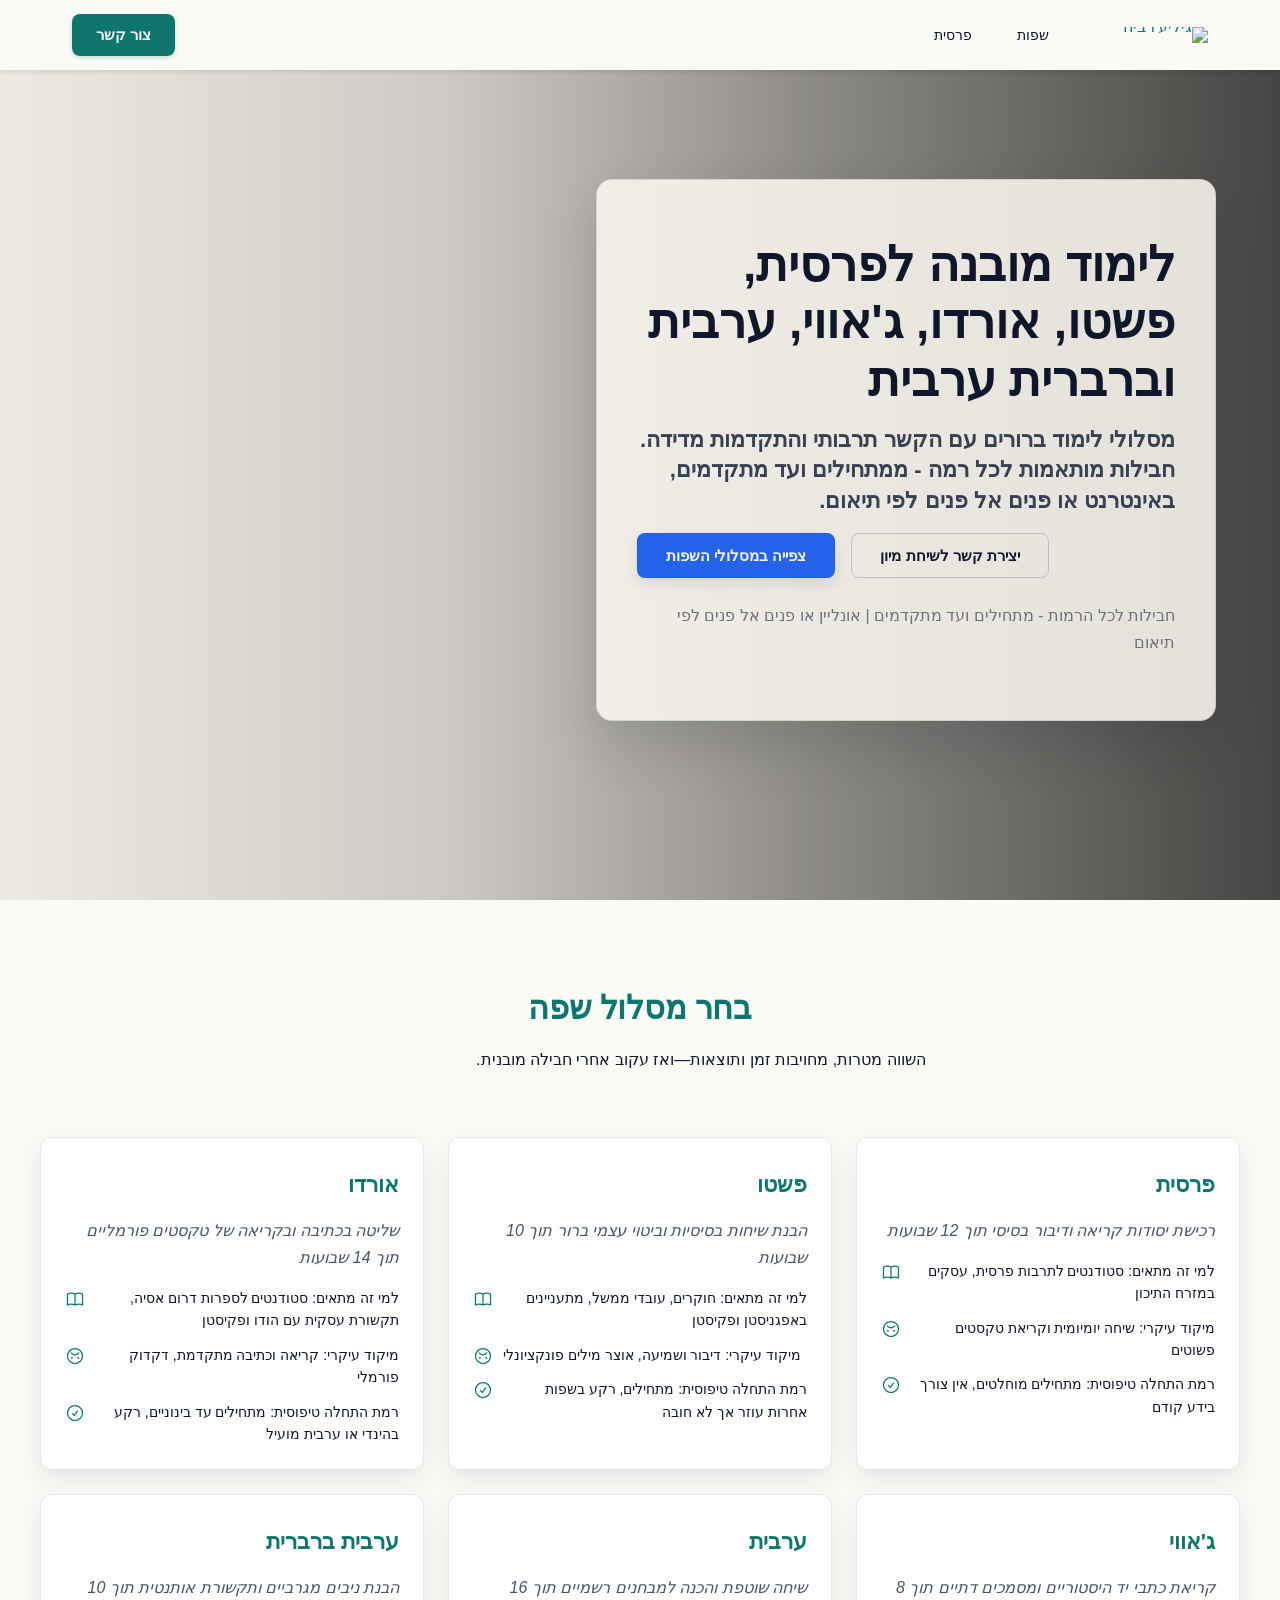
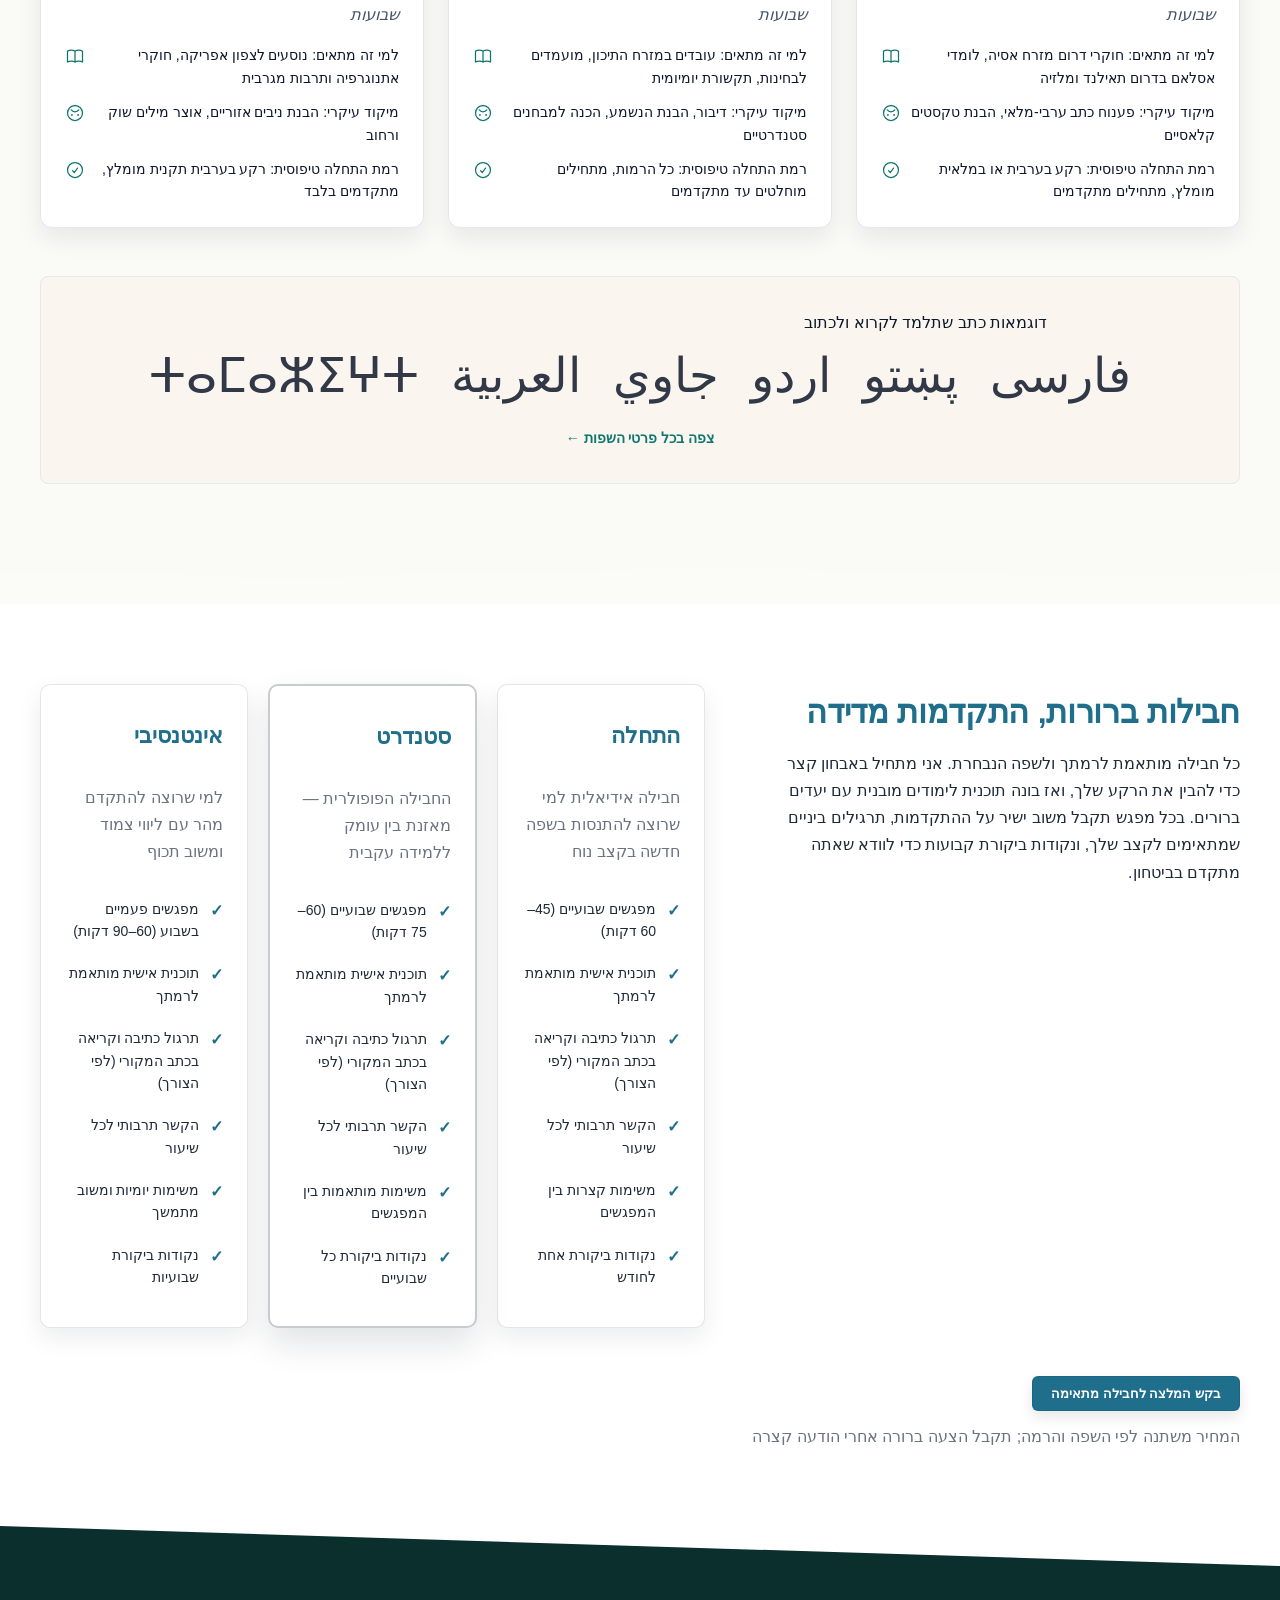
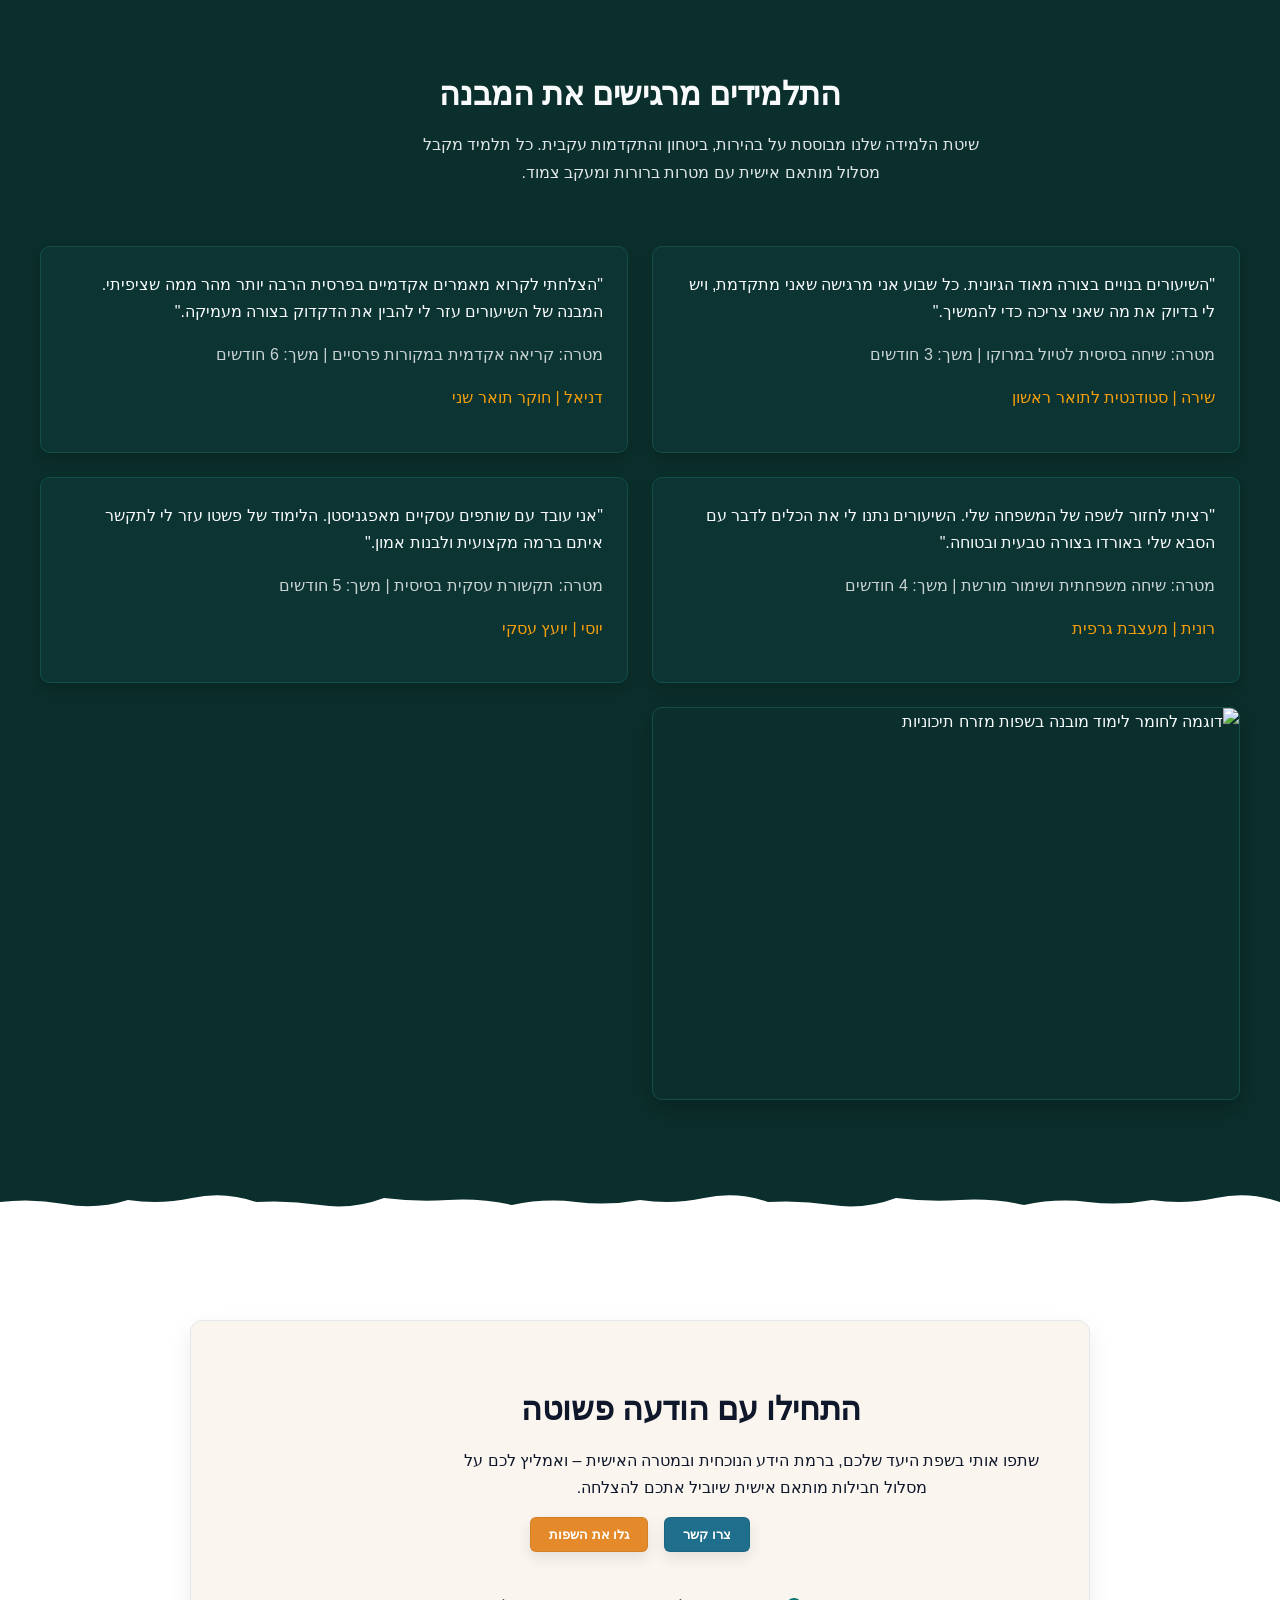
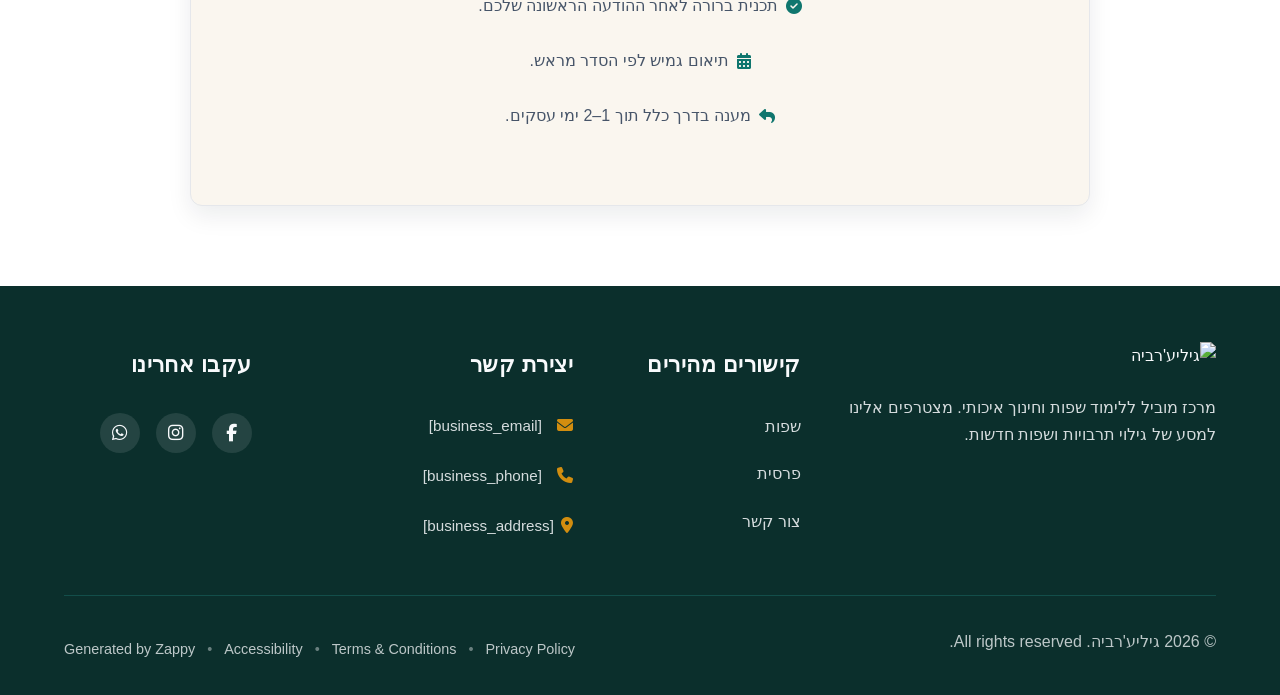
==== public/index.html @ d0c14323 "Background sync: Progressive GitHub Sync" ====
<!doctype html><html dir="rtl" lang="he"><head><meta charset="UTF-8"><meta content="width=device-width,initial-scale=1" name="viewport"><meta content="index, follow" name="robots"><title>למדו שפות מזרח תיכוניות עם מורה פרטי מומחה — גיליע&#39;רביה</title><meta content="לימוד פרסית, ערבית, אורדו, פשטו וברברית עם מורה פרטי מנוסה. חבילות לימוד מותאמות אישית לכל שפה. התחילו את המסע הלשוני שלכם עוד היום!" name="description"><meta content="לימוד ערבית, מורה פרטי לפרסית בישראל, לימוד שפות מזרח תיכוניות בהדרכה פרטית, מורה לאורדו ופשטו, לימוד שפות דרום אסיה" name="keywords"><link href="/assets/favicon.ico" rel="icon" type="image/x-icon"><link href="/assets/favicon-16x16.png" rel="icon" type="image/png" sizes="16x16"><link href="/assets/favicon-32x32.png" rel="icon" type="image/png" sizes="32x32"><link href="/assets/favicon-48x48.png" rel="icon" type="image/png" sizes="48x48"><link href="/assets/favicon-192x192.png" rel="icon" type="image/png" sizes="192x192"><link href="/assets/favicon-512x512.png" rel="icon" type="image/png" sizes="512x512"><link href="/assets/apple-touch-icon.png" rel="apple-touch-icon"><script>!function(){"use strict";var t="30eac104-630b-41bf-9811-fc5c2acde9de",e="https://api.zappy5.com/api/analytics/track",a=18e5,n=2592e6,o=!0,i=!0,r=!0;var s=function(){var e="zappy_visitor_"+t,a=null;try{if(a=localStorage.getItem(e)){var o=JSON.parse(a),i=Date.now();if(i-o.created<n)return o.lastSeen=i,localStorage.setItem(e,JSON.stringify(o)),o.id}}catch(t){console.warn("Zappy Analytics: LocalStorage not available")}var r="zv_"+Date.now()+"_"+Math.random().toString(36).substr(2,9);try{localStorage.setItem(e,JSON.stringify({id:r,created:Date.now(),lastSeen:Date.now()}))}catch(t){}return r}(),c=function(){var e="zappy_session_"+t,n=null;try{if(n=sessionStorage.getItem(e)){var o=JSON.parse(n),i=Date.now();if(i-o.timestamp<a)return o.timestamp=i,sessionStorage.setItem(e,JSON.stringify(o)),o.id}}catch(t){console.warn("Zappy Analytics: SessionStorage not available")}var r="zs_"+Date.now()+"_"+Math.random().toString(36).substr(2,9);try{sessionStorage.setItem(e,JSON.stringify({id:r,timestamp:Date.now()}))}catch(t){}return r}();function l(a,n){n=n||{};var o={website_id:t,event_type:a,page_path:window.location.pathname,referrer:document.referrer||"direct",visitor_id:s,session_id:c,metadata:n};if(navigator.sendBeacon){var i=new Blob([JSON.stringify(o)],{type:"application/json"});navigator.sendBeacon(e,i)}else fetch(e,{method:"POST",headers:{"Content-Type":"application/json"},body:JSON.stringify(o),keepalive:!0}).catch(function(t){console.warn("Zappy Analytics: Failed to track event",t)})}o&&l("pageview",{title:document.title,url:window.location.href}),i&&document.addEventListener("click",function(t){var e=t.target;if("BUTTON"===e.tagName||e.closest("button")){var a="BUTTON"===e.tagName?e:e.closest("button");l("click",{element:"button",text:a.textContent.trim().substring(0,100),id:a.id||null,class:a.className||null})}else if("A"===e.tagName||e.closest("a")){var n="A"===e.tagName?e:e.closest("a");l("navigation",{element:"link",text:n.textContent.trim().substring(0,100),href:n.href,external:n.hostname!==window.location.hostname})}},!0),r&&document.addEventListener("submit",function(t){var e=t.target;l("form_submit",{form_id:e.id||null,form_name:e.name||null,form_action:e.action||null,form_method:e.method||"GET"})},!0);var d=Date.now();window.addEventListener("beforeunload",function(){l("page_unload",{time_on_page:Math.floor((Date.now()-d)/1e3),page_path:window.location.pathname})}),window.zappyAnalytics={track:l,getVisitorId:function(){return s},getSessionId:function(){return c}}}()</script><meta content="למדו שפות מזרח תיכוניות עם מורה פרטי מומחה — גיליע'רביה" property="og:title"><meta content="לימוד פרסית, ערבית, אורדו, פשטו וברברית עם מורה פרטי מנוסה. חבילות לימוד מותאמות אישית לכל שפה. התחילו את המסע הלשוני שלכם עוד היום!" property="og:description"><meta content="website" property="og:type"><meta content="he_IL" property="og:locale"><meta content="summary_large_image" name="twitter:card"><meta content="למדו שפות מזרח תיכוניות עם מורה פרטי מומחה — גיליע'רביה" name="twitter:title"><meta content="לימוד פרסית, ערבית, אורדו, פשטו וברברית עם מורה פרטי מנוסה. חבילות לימוד מותאמות אישית לכל שפה. התחילו את המסע הלשוני שלכם עוד היום!" name="twitter:description"><link href="https://cdnjs.cloudflare.com/ajax/libs/font-awesome/6.4.0/css/all.min.css" rel="stylesheet"><link href="/assets/favicon.ico" rel="icon" type="image/x-icon"><link href="/assets/favicon-16x16.png" rel="icon" type="image/png" sizes="16x16"><link href="/assets/favicon-32x32.png" rel="icon" type="image/png" sizes="32x32"><link href="/assets/favicon-48x48.png" rel="icon" type="image/png" sizes="48x48"><link href="/assets/favicon-192x192.png" rel="icon" type="image/png" sizes="192x192"><link href="/assets/favicon-512x512.png" rel="icon" type="image/png" sizes="512x512"><link href="/assets/apple-touch-icon.png" rel="apple-touch-icon"><link href="https://cdn.jsdelivr.net/npm/vanilla-cookieconsent@3/dist/cookieconsent.css" rel="stylesheet"><script src="https://cdn.jsdelivr.net/npm/vanilla-cookieconsent@3/dist/cookieconsent.umd.js"></script><script src="https://cdn.jsdelivr.net/gh/mickidum/acc_toolbar/acctoolbar/acctoolbar.min.js"></script><link href="/styles.css" rel="stylesheet"><style id="zappy-dropdown-submenu-styles">#navMenu li:has(.sub-menu),.nav-menu li:has(.sub-menu),.navbar li:has(.sub-menu),nav li:has(.sub-menu){position:relative}#navMenu .sub-menu,.nav-menu .sub-menu,.navbar .sub-menu,nav .sub-menu{display:block!important;position:absolute!important;top:100%;left:0;min-width:220px;background:#fff;border-radius:8px;box-shadow:0 8px 25px rgba(0,0,0,.15);padding:8px 0;opacity:0;visibility:hidden;transform:translateY(10px);transition:all .3s ease;z-index:1000;list-style:none;pointer-events:none}#navMenu li:hover>.sub-menu,.nav-menu li:hover>.sub-menu,.navbar li:hover>.sub-menu,nav li:hover>.sub-menu{opacity:1!important;visibility:visible!important;transform:translateY(0)!important;pointer-events:auto!important}.sub-menu li{list-style:none;margin:0;padding:0}.sub-menu a{display:block!important;padding:10px 16px!important;color:#333!important;font-weight:500;text-decoration:none;white-space:nowrap;transition:background-color .2s}.sub-menu a:hover{background-color:#f5f5f5}[dir=rtl] .nav-menu .sub-menu,[dir=rtl] .navbar .sub-menu,[dir=rtl] nav .sub-menu,html[lang=ar] .nav-menu .sub-menu,html[lang=ar] .navbar .sub-menu,html[lang=ar] nav .sub-menu,html[lang=he] .nav-menu .sub-menu,html[lang=he] .navbar .sub-menu,html[lang=he] nav .sub-menu{left:auto!important;right:0!important}.sub-menu:empty,.sub-menu:not(:has(li)),.sub-menu:not(:has(li:not(.zappy-hidden-menu-item))){display:none!important;opacity:0!important;visibility:hidden!important;pointer-events:none!important}li:has(.menu-group-title):hover>.sub-menu{opacity:1!important;visibility:visible!important;transform:translateY(0)!important;pointer-events:auto!important}#navMenu>li>.menu-group-title,.nav-menu>li>.menu-group-title{display:inline-block;padding:.5rem 1rem;cursor:default;user-select:none}@media (max-width:768px){#navMenu .sub-menu,.nav-menu .sub-menu,.navbar .sub-menu,nav .sub-menu{position:static!important;transform:none!important;box-shadow:none!important;background:0 0!important;max-height:0;overflow:hidden;opacity:0;visibility:hidden;transition:max-height .3s ease,opacity .3s ease;padding:0!important;border-radius:0!important}.sub-menu.mobile-expanded{max-height:500px!important;opacity:1!important;visibility:visible!important;padding:8px 0 8px 16px!important}[dir=rtl] .sub-menu.mobile-expanded,html[lang=he] .sub-menu.mobile-expanded{padding:8px 16px 8px 0!important}#navMenu li:hover>.sub-menu,.nav-menu li:hover>.sub-menu,.navbar li:hover>.sub-menu,nav li:hover>.sub-menu{opacity:0;visibility:hidden;pointer-events:none}#navMenu li>.sub-menu.mobile-expanded,.nav-menu li>.sub-menu.mobile-expanded,.navbar li>.sub-menu.mobile-expanded,nav li>.sub-menu.mobile-expanded{opacity:1!important;visibility:visible!important;pointer-events:auto!important}#navMenu li:has(.sub-menu),.nav-menu li:has(.sub-menu),.navbar li:has(.sub-menu),nav li:has(.sub-menu){display:flex!important;flex-wrap:wrap!important;align-items:center!important;position:relative!important;min-height:44px!important}#navMenu li:has(.sub-menu)>a,.nav-menu li:has(.sub-menu)>a,.navbar li:has(.sub-menu)>a,nav li:has(.sub-menu)>a{flex:1!important;min-width:0!important}#navMenu li:has(.sub-menu)>.menu-group-title,.nav-menu li:has(.sub-menu)>.menu-group-title,.navbar li:has(.sub-menu)>.menu-group-title,nav li:has(.sub-menu)>.menu-group-title{flex:1!important;min-width:0!important;padding:0!important;line-height:inherit!important}#navMenu li:has(.sub-menu)>.sub-menu,.nav-menu li:has(.sub-menu)>.sub-menu,.navbar li:has(.sub-menu)>.sub-menu,nav li:has(.sub-menu)>.sub-menu{flex-basis:100%!important;width:100%!important}#navMenu li:has(.sub-menu)>a [class*=arrow],#navMenu li:has(.sub-menu)>a [class*=chevron],.nav-menu li:has(.sub-menu)>a .fa-angle-down,.nav-menu li:has(.sub-menu)>a .fa-chevron-down,.nav-menu li:has(.sub-menu)>a [class*=arrow],.nav-menu li:has(.sub-menu)>a [class*=chevron],nav li:has(.sub-menu)>a [class*=arrow],nav li:has(.sub-menu)>a [class*=chevron]{display:none!important;visibility:hidden!important}.mobile-submenu-toggle{display:flex!important;align-items:center!important;justify-content:center!important;width:44px!important;height:auto!important;background:0 0!important;border:none!important;cursor:pointer!important;color:var(--text-dark)!important;position:static!important;flex-shrink:0!important;align-self:stretch!important;z-index:2!important;padding:0!important;margin:0!important}.mobile-submenu-toggle::after{content:''!important;width:0!important;height:0!important;border-left:6px solid transparent!important;border-right:6px solid transparent!important;border-top:7px solid currentColor!important;transition:transform .3s ease!important}.mobile-submenu-toggle.expanded::after{transform:rotate(180deg)!important}.sub-menu a{padding:10px 0!important;display:block!important;color:var(--text-dark)!important}.navbar .sub-menu li a,.zappy-products-dropdown .sub-menu a,nav.navbar .sub-menu li a{color:var(--text-dark)!important}}@media (min-width:769px){.mobile-submenu-toggle{display:none!important}}</style><style id="zappy-widget-visibility">#mic-access-tool-box,#mic-access-tool-general-button,#mic-init-access-tool #mic-access-tool-box,#mic-init-access-tool #mic-access-tool-general-button,#mic-init-access-tool .mic-access-tool-general-button,._access-icon,._access-menu,.mic-access-tool-box,.mic-access-tool-general-button,div[id*=mic-access-tool-box]{display:none!important;visibility:hidden!important;opacity:0!important;pointer-events:none!important}</style></head><body><nav class="navbar" dir="rtl"><button aria-label="Menu" class="mobile-toggle" id="mobileToggle"><svg viewbox="0 0 24 24" fill="none" class="hamburger-icon" height="24" width="24"><path d="M3 12h18M3 6h18M3 18h18" stroke="currentColor" stroke-linecap="round" stroke-width="2"></path></svg><svg viewbox="0 0 24 24" fill="none" class="close-icon" height="24" width="24" style="display:none"><path d="M18 6L6 18M6 6l12 12" stroke="currentColor" stroke-linecap="round" stroke-width="2"></path></svg></button><button aria-label="Call" class="phone-header-btn"><svg viewbox="0 0 24 24" fill="currentColor" height="20" width="20"><path d="M22 16.92v3a2 2 0 0 1-2.18 2 19.79 19.79 0 0 1-8.63-3.07 19.5 19.5 0 0 1-6-6 19.79 19.79 0 0 1-3.07-8.67A2 2 0 0 1 4.11 2h3a2 2 0 0 1 2 1.72 12.84 12.84 0 0 0 .7 2.81 2 2 0 0 1-.45 2.11L8.09 9.91a16 16 0 0 0 6 6l1.27-1.27a2 2 0 0 1 2.11-.45 12.84 12.84 0 0 0 2.81.7A2 2 0 0 1 22 16.92z"></path></svg></button><div class="nav-container"><div class="nav-brand"><a href="/" class="logo-link"><img alt="גיליע&#39;רביה" src="/assets/business-logo.webp" class="logo"></a></div><ul class="nav-menu" id="navMenu"><li><a href="/languages">שפות</a></li><li><a href="/languages/persian">פרסית</a></li></ul><div class="nav-cta-container"><a href="/contact" class="nav-cta-btn">צור קשר</a></div></div></nav><main><section class="index-hero-section" data-layout-spec="בית-hero" data-hero-type="fullscreen-scrim"><div class="index-hero-section__bg-wrapper"><img alt="סביבת לימוד שקטה ומזמינה עם מחברת ערבית פתוחה על שולחן עץ" src="/assets/site-index-hero-bg.webp" class="index-hero-section__bg-image" data-context="Bright, warm tutoring moment: a clean wooden desk with an open notebook showing Arabic script practice, a pen resting on the page, soft natural daylight streaming from a window, creating a calm and focused learning atmosphere. The scene should feel inviting and educational, with subtle warm tones and gentle shadows. The composition should leave clear space in the center-right area for text overlay." data-hero-bg="true" data-placeholder="index-hero-bg" height="1080" width="1920"></div><div class="index-hero-section__scrim" aria-hidden="true"></div><div class="index-hero-section__content-wrapper"><div class="index-hero-section__overlay-card"><h1 class="index-hero-section__headline">לימוד מובנה לפרסית, פשטו, אורדו, ג'אווי, ערבית וברברית ערבית</h1><h3 class="index-hero-section__subtitle">מסלולי לימוד ברורים עם הקשר תרבותי והתקדמות מדידה. חבילות מותאמות לכל רמה - ממתחילים ועד מתקדמים, באינטרנט או פנים אל פנים לפי תיאום.</h3><div class="index-hero-section__cta-row"><a href="/languages" class="index-hero-section__btn-primary">צפייה במסלולי השפות</a><a href="/contact" class="index-hero-section__btn-secondary">יצירת קשר לשיחת מיון</a></div><p class="index-hero-section__micro-proof">חבילות לכל הרמות - מתחילים ועד מתקדמים | אונליין או פנים אל פנים לפי תיאום</p></div></div></section><section class="index-showcase-section" data-layout-spec="בית-showcase"><div class="showcase-container"><div class="showcase-intro"><h2>בחר מסלול שפה</h2><p>השווה מטרות, מחויבות זמן ותוצאות—ואז עקוב אחרי חבילה מובנית.</p></div><div class="showcase-grid"><div class="language-card"><h3>פרסית</h3><p class="card-promise">רכישת יסודות קריאה ודיבור בסיסי תוך 12 שבועות</p><ul class="card-bullets"><li><svg viewbox="0 0 24 24" fill="none" class="bullet-icon" data-element-type="icon" data-icon-type="svg" xmlns="http://www.w3.org/2000/svg"><path d="M12 6.25278V19.2528M12 6.25278C10.8321 5.47686 9.24649 5 7.5 5C5.75351 5 4.16789 5.47686 3 6.25278V19.2528C4.16789 18.4769 5.75351 18 7.5 18C9.24649 18 10.8321 18.4769 12 19.2528M12 6.25278C13.1679 5.47686 14.7535 5 16.5 5C18.2465 5 19.8321 5.47686 21 6.25278V19.2528C19.8321 18.4769 18.2465 18 16.5 18C14.7535 18 13.1679 18.4769 12 19.2528" stroke="currentColor" stroke-linecap="round" stroke-width="1.5" stroke-linejoin="round"></path></svg><span>למי זה מתאים: סטודנטים לתרבות פרסית, עסקים במזרח התיכון</span></li><li><svg viewbox="0 0 24 24" fill="none" class="bullet-icon" data-element-type="icon" data-icon-type="svg" xmlns="http://www.w3.org/2000/svg"><path d="M7.5 8.25C7.5 8.25 9 10.5 12 10.5C15 10.5 16.5 8.25 16.5 8.25M8.25 14.25H8.26M15.75 14.25H15.76M21 12C21 16.9706 16.9706 21 12 21C7.02944 21 3 16.9706 3 12C3 7.02944 7.02944 3 12 3C16.9706 3 21 7.02944 21 12ZM8.625 14.25C8.625 14.4571 8.45711 14.625 8.25 14.625C8.04289 14.625 7.875 14.4571 7.875 14.25C7.875 14.0429 8.04289 13.875 8.25 13.875C8.45711 13.875 8.625 14.0429 8.625 14.25ZM16.125 14.25C16.125 14.4571 15.9571 14.625 15.75 14.625C15.5429 14.625 15.375 14.4571 15.375 14.25C15.375 14.0429 15.5429 13.875 15.75 13.875C15.9571 13.875 16.125 14.0429 16.125 14.25Z" stroke="currentColor" stroke-linecap="round" stroke-width="1.5" stroke-linejoin="round"></path></svg><span>מיקוד עיקרי: שיחה יומיומית וקריאת טקסטים פשוטים</span></li><li><svg viewbox="0 0 24 24" fill="none" class="bullet-icon" data-element-type="icon" data-icon-type="svg" xmlns="http://www.w3.org/2000/svg"><path d="M9 12.75L11.25 15L15 9.75M21 12C21 16.9706 16.9706 21 12 21C7.02944 21 3 16.9706 3 12C3 7.02944 7.02944 3 12 3C16.9706 3 21 7.02944 21 12Z" stroke="currentColor" stroke-linecap="round" stroke-width="1.5" stroke-linejoin="round"></path></svg><span>רמת התחלה טיפוסית: מתחילים מוחלטים, אין צורך בידע קודם</span></li></ul></div><div class="language-card"><h3>פשטו</h3><p class="card-promise">הבנת שיחות בסיסיות וביטוי עצמי ברור תוך 10 שבועות</p><ul class="card-bullets"><li><svg viewbox="0 0 24 24" fill="none" class="bullet-icon" data-element-type="icon" data-icon-type="svg" xmlns="http://www.w3.org/2000/svg"><path d="M12 6.25278V19.2528M12 6.25278C10.8321 5.47686 9.24649 5 7.5 5C5.75351 5 4.16789 5.47686 3 6.25278V19.2528C4.16789 18.4769 5.75351 18 7.5 18C9.24649 18 10.8321 18.4769 12 19.2528M12 6.25278C13.1679 5.47686 14.7535 5 16.5 5C18.2465 5 19.8321 5.47686 21 6.25278V19.2528C19.8321 18.4769 18.2465 18 16.5 18C14.7535 18 13.1679 18.4769 12 19.2528" stroke="currentColor" stroke-linecap="round" stroke-width="1.5" stroke-linejoin="round"></path></svg><span>למי זה מתאים: חוקרים, עובדי ממשל, מתעניינים באפגניסטן ופקיסטן</span></li><li><svg viewbox="0 0 24 24" fill="none" class="bullet-icon" data-element-type="icon" data-icon-type="svg" xmlns="http://www.w3.org/2000/svg"><path d="M7.5 8.25C7.5 8.25 9 10.5 12 10.5C15 10.5 16.5 8.25 16.5 8.25M8.25 14.25H8.26M15.75 14.25H15.76M21 12C21 16.9706 16.9706 21 12 21C7.02944 21 3 16.9706 3 12C3 7.02944 7.02944 3 12 3C16.9706 3 21 7.02944 21 12ZM8.625 14.25C8.625 14.4571 8.45711 14.625 8.25 14.625C8.04289 14.625 7.875 14.4571 7.875 14.25C7.875 14.0429 8.04289 13.875 8.25 13.875C8.45711 13.875 8.625 14.0429 8.625 14.25ZM16.125 14.25C16.125 14.4571 15.9571 14.625 15.75 14.625C15.5429 14.625 15.375 14.4571 15.375 14.25C15.375 14.0429 15.5429 13.875 15.75 13.875C15.9571 13.875 16.125 14.0429 16.125 14.25Z" stroke="currentColor" stroke-linecap="round" stroke-width="1.5" stroke-linejoin="round"></path></svg><span>מיקוד עיקרי: דיבור ושמיעה, אוצר מילים פונקציונלי</span></li><li><svg viewbox="0 0 24 24" fill="none" class="bullet-icon" data-element-type="icon" data-icon-type="svg" xmlns="http://www.w3.org/2000/svg"><path d="M9 12.75L11.25 15L15 9.75M21 12C21 16.9706 16.9706 21 12 21C7.02944 21 3 16.9706 3 12C3 7.02944 7.02944 3 12 3C16.9706 3 21 7.02944 21 12Z" stroke="currentColor" stroke-linecap="round" stroke-width="1.5" stroke-linejoin="round"></path></svg><span>רמת התחלה טיפוסית: מתחילים, רקע בשפות אחרות עוזר אך לא חובה</span></li></ul></div><div class="language-card"><h3>אורדו</h3><p class="card-promise">שליטה בכתיבה ובקריאה של טקסטים פורמליים תוך 14 שבועות</p><ul class="card-bullets"><li><svg viewbox="0 0 24 24" fill="none" class="bullet-icon" data-element-type="icon" data-icon-type="svg" xmlns="http://www.w3.org/2000/svg"><path d="M12 6.25278V19.2528M12 6.25278C10.8321 5.47686 9.24649 5 7.5 5C5.75351 5 4.16789 5.47686 3 6.25278V19.2528C4.16789 18.4769 5.75351 18 7.5 18C9.24649 18 10.8321 18.4769 12 19.2528M12 6.25278C13.1679 5.47686 14.7535 5 16.5 5C18.2465 5 19.8321 5.47686 21 6.25278V19.2528C19.8321 18.4769 18.2465 18 16.5 18C14.7535 18 13.1679 18.4769 12 19.2528" stroke="currentColor" stroke-linecap="round" stroke-width="1.5" stroke-linejoin="round"></path></svg><span>למי זה מתאים: סטודנטים לספרות דרום אסיה, תקשורת עסקית עם הודו ופקיסטן</span></li><li><svg viewbox="0 0 24 24" fill="none" class="bullet-icon" data-element-type="icon" data-icon-type="svg" xmlns="http://www.w3.org/2000/svg"><path d="M7.5 8.25C7.5 8.25 9 10.5 12 10.5C15 10.5 16.5 8.25 16.5 8.25M8.25 14.25H8.26M15.75 14.25H15.76M21 12C21 16.9706 16.9706 21 12 21C7.02944 21 3 16.9706 3 12C3 7.02944 7.02944 3 12 3C16.9706 3 21 7.02944 21 12ZM8.625 14.25C8.625 14.4571 8.45711 14.625 8.25 14.625C8.04289 14.625 7.875 14.4571 7.875 14.25C7.875 14.0429 8.04289 13.875 8.25 13.875C8.45711 13.875 8.625 14.0429 8.625 14.25ZM16.125 14.25C16.125 14.4571 15.9571 14.625 15.75 14.625C15.5429 14.625 15.375 14.4571 15.375 14.25C15.375 14.0429 15.5429 13.875 15.75 13.875C15.9571 13.875 16.125 14.0429 16.125 14.25Z" stroke="currentColor" stroke-linecap="round" stroke-width="1.5" stroke-linejoin="round"></path></svg><span>מיקוד עיקרי: קריאה וכתיבה מתקדמת, דקדוק פורמלי</span></li><li><svg viewbox="0 0 24 24" fill="none" class="bullet-icon" data-element-type="icon" data-icon-type="svg" xmlns="http://www.w3.org/2000/svg"><path d="M9 12.75L11.25 15L15 9.75M21 12C21 16.9706 16.9706 21 12 21C7.02944 21 3 16.9706 3 12C3 7.02944 7.02944 3 12 3C16.9706 3 21 7.02944 21 12Z" stroke="currentColor" stroke-linecap="round" stroke-width="1.5" stroke-linejoin="round"></path></svg><span>רמת התחלה טיפוסית: מתחילים עד בינוניים, רקע בהינדי או ערבית מועיל</span></li></ul></div><div class="language-card"><h3>ג'אווי</h3><p class="card-promise">קריאת כתבי יד היסטוריים ומסמכים דתיים תוך 8 שבועות</p><ul class="card-bullets"><li><svg viewbox="0 0 24 24" fill="none" class="bullet-icon" data-element-type="icon" data-icon-type="svg" xmlns="http://www.w3.org/2000/svg"><path d="M12 6.25278V19.2528M12 6.25278C10.8321 5.47686 9.24649 5 7.5 5C5.75351 5 4.16789 5.47686 3 6.25278V19.2528C4.16789 18.4769 5.75351 18 7.5 18C9.24649 18 10.8321 18.4769 12 19.2528M12 6.25278C13.1679 5.47686 14.7535 5 16.5 5C18.2465 5 19.8321 5.47686 21 6.25278V19.2528C19.8321 18.4769 18.2465 18 16.5 18C14.7535 18 13.1679 18.4769 12 19.2528" stroke="currentColor" stroke-linecap="round" stroke-width="1.5" stroke-linejoin="round"></path></svg><span>למי זה מתאים: חוקרי דרום מזרח אסיה, לומדי אסלאם בדרום תאילנד ומלזיה</span></li><li><svg viewbox="0 0 24 24" fill="none" class="bullet-icon" data-element-type="icon" data-icon-type="svg" xmlns="http://www.w3.org/2000/svg"><path d="M7.5 8.25C7.5 8.25 9 10.5 12 10.5C15 10.5 16.5 8.25 16.5 8.25M8.25 14.25H8.26M15.75 14.25H15.76M21 12C21 16.9706 16.9706 21 12 21C7.02944 21 3 16.9706 3 12C3 7.02944 7.02944 3 12 3C16.9706 3 21 7.02944 21 12ZM8.625 14.25C8.625 14.4571 8.45711 14.625 8.25 14.625C8.04289 14.625 7.875 14.4571 7.875 14.25C7.875 14.0429 8.04289 13.875 8.25 13.875C8.45711 13.875 8.625 14.0429 8.625 14.25ZM16.125 14.25C16.125 14.4571 15.9571 14.625 15.75 14.625C15.5429 14.625 15.375 14.4571 15.375 14.25C15.375 14.0429 15.5429 13.875 15.75 13.875C15.9571 13.875 16.125 14.0429 16.125 14.25Z" stroke="currentColor" stroke-linecap="round" stroke-width="1.5" stroke-linejoin="round"></path></svg><span>מיקוד עיקרי: פענוח כתב ערבי-מלאי, הבנת טקסטים קלאסיים</span></li><li><svg viewbox="0 0 24 24" fill="none" class="bullet-icon" data-element-type="icon" data-icon-type="svg" xmlns="http://www.w3.org/2000/svg"><path d="M9 12.75L11.25 15L15 9.75M21 12C21 16.9706 16.9706 21 12 21C7.02944 21 3 16.9706 3 12C3 7.02944 7.02944 3 12 3C16.9706 3 21 7.02944 21 12Z" stroke="currentColor" stroke-linecap="round" stroke-width="1.5" stroke-linejoin="round"></path></svg><span>רמת התחלה טיפוסית: רקע בערבית או במלאית מומלץ, מתחילים מתקדמים</span></li></ul></div><div class="language-card"><h3>ערבית</h3><p class="card-promise">שיחה שוטפת והכנה למבחנים רשמיים תוך 16 שבועות</p><ul class="card-bullets"><li><svg viewbox="0 0 24 24" fill="none" class="bullet-icon" data-element-type="icon" data-icon-type="svg" xmlns="http://www.w3.org/2000/svg"><path d="M12 6.25278V19.2528M12 6.25278C10.8321 5.47686 9.24649 5 7.5 5C5.75351 5 4.16789 5.47686 3 6.25278V19.2528C4.16789 18.4769 5.75351 18 7.5 18C9.24649 18 10.8321 18.4769 12 19.2528M12 6.25278C13.1679 5.47686 14.7535 5 16.5 5C18.2465 5 19.8321 5.47686 21 6.25278V19.2528C19.8321 18.4769 18.2465 18 16.5 18C14.7535 18 13.1679 18.4769 12 19.2528" stroke="currentColor" stroke-linecap="round" stroke-width="1.5" stroke-linejoin="round"></path></svg><span>למי זה מתאים: עובדים במזרח התיכון, מועמדים לבחינות, תקשורת יומיומית</span></li><li><svg viewbox="0 0 24 24" fill="none" class="bullet-icon" data-element-type="icon" data-icon-type="svg" xmlns="http://www.w3.org/2000/svg"><path d="M7.5 8.25C7.5 8.25 9 10.5 12 10.5C15 10.5 16.5 8.25 16.5 8.25M8.25 14.25H8.26M15.75 14.25H15.76M21 12C21 16.9706 16.9706 21 12 21C7.02944 21 3 16.9706 3 12C3 7.02944 7.02944 3 12 3C16.9706 3 21 7.02944 21 12ZM8.625 14.25C8.625 14.4571 8.45711 14.625 8.25 14.625C8.04289 14.625 7.875 14.4571 7.875 14.25C7.875 14.0429 8.04289 13.875 8.25 13.875C8.45711 13.875 8.625 14.0429 8.625 14.25ZM16.125 14.25C16.125 14.4571 15.9571 14.625 15.75 14.625C15.5429 14.625 15.375 14.4571 15.375 14.25C15.375 14.0429 15.5429 13.875 15.75 13.875C15.9571 13.875 16.125 14.0429 16.125 14.25Z" stroke="currentColor" stroke-linecap="round" stroke-width="1.5" stroke-linejoin="round"></path></svg><span>מיקוד עיקרי: דיבור, הבנת הנשמע, הכנה למבחנים סטנדרטיים</span></li><li><svg viewbox="0 0 24 24" fill="none" class="bullet-icon" data-element-type="icon" data-icon-type="svg" xmlns="http://www.w3.org/2000/svg"><path d="M9 12.75L11.25 15L15 9.75M21 12C21 16.9706 16.9706 21 12 21C7.02944 21 3 16.9706 3 12C3 7.02944 7.02944 3 12 3C16.9706 3 21 7.02944 21 12Z" stroke="currentColor" stroke-linecap="round" stroke-width="1.5" stroke-linejoin="round"></path></svg><span>רמת התחלה טיפוסית: כל הרמות, מתחילים מוחלטים עד מתקדמים</span></li></ul></div><div class="language-card"><h3>ערבית ברברית</h3><p class="card-promise">הבנת ניבים מגרביים ותקשורת אותנטית תוך 10 שבועות</p><ul class="card-bullets"><li><svg viewbox="0 0 24 24" fill="none" class="bullet-icon" data-element-type="icon" data-icon-type="svg" xmlns="http://www.w3.org/2000/svg"><path d="M12 6.25278V19.2528M12 6.25278C10.8321 5.47686 9.24649 5 7.5 5C5.75351 5 4.16789 5.47686 3 6.25278V19.2528C4.16789 18.4769 5.75351 18 7.5 18C9.24649 18 10.8321 18.4769 12 19.2528M12 6.25278C13.1679 5.47686 14.7535 5 16.5 5C18.2465 5 19.8321 5.47686 21 6.25278V19.2528C19.8321 18.4769 18.2465 18 16.5 18C14.7535 18 13.1679 18.4769 12 19.2528" stroke="currentColor" stroke-linecap="round" stroke-width="1.5" stroke-linejoin="round"></path></svg><span>למי זה מתאים: נוסעים לצפון אפריקה, חוקרי אתנוגרפיה ותרבות מגרבית</span></li><li><svg viewbox="0 0 24 24" fill="none" class="bullet-icon" data-element-type="icon" data-icon-type="svg" xmlns="http://www.w3.org/2000/svg"><path d="M7.5 8.25C7.5 8.25 9 10.5 12 10.5C15 10.5 16.5 8.25 16.5 8.25M8.25 14.25H8.26M15.75 14.25H15.76M21 12C21 16.9706 16.9706 21 12 21C7.02944 21 3 16.9706 3 12C3 7.02944 7.02944 3 12 3C16.9706 3 21 7.02944 21 12ZM8.625 14.25C8.625 14.4571 8.45711 14.625 8.25 14.625C8.04289 14.625 7.875 14.4571 7.875 14.25C7.875 14.0429 8.04289 13.875 8.25 13.875C8.45711 13.875 8.625 14.0429 8.625 14.25ZM16.125 14.25C16.125 14.4571 15.9571 14.625 15.75 14.625C15.5429 14.625 15.375 14.4571 15.375 14.25C15.375 14.0429 15.5429 13.875 15.75 13.875C15.9571 13.875 16.125 14.0429 16.125 14.25Z" stroke="currentColor" stroke-linecap="round" stroke-width="1.5" stroke-linejoin="round"></path></svg><span>מיקוד עיקרי: הבנת ניבים אזוריים, אוצר מילים שוק ורחוב</span></li><li><svg viewbox="0 0 24 24" fill="none" class="bullet-icon" data-element-type="icon" data-icon-type="svg" xmlns="http://www.w3.org/2000/svg"><path d="M9 12.75L11.25 15L15 9.75M21 12C21 16.9706 16.9706 21 12 21C7.02944 21 3 16.9706 3 12C3 7.02944 7.02944 3 12 3C16.9706 3 21 7.02944 21 12Z" stroke="currentColor" stroke-linecap="round" stroke-width="1.5" stroke-linejoin="round"></path></svg><span>רמת התחלה טיפוסית: רקע בערבית תקנית מומלץ, מתקדמים בלבד</span></li></ul></div></div><div class="script-band"><p class="script-intro">דוגמאות כתב שתלמד לקרוא ולכתוב</p><div class="script-samples" dir="rtl" lang="ar"><span class="script-glyph persian">فارسی</span><span class="script-glyph pashto">پښتو</span><span class="script-glyph urdu">اردو</span><span class="script-glyph jawi">جاوي</span><span class="script-glyph arabic">العربية</span><span class="script-glyph berber">ⵜⴰⵎⴰⵣⵉⵖⵜ</span></div><a href="/languages" class="script-cta">צפה בכל פרטי השפות ←</a></div></div><div class="showcase-divider-wrapper"><svg viewbox="0 0 1200 60" xmlns="http://www.w3.org/2000/svg" aria-hidden="true" data-no-icon-edit="true" preserveaspectratio="none"><path d="M0,60 L0,30 Q100,25 200,32 T400,28 Q500,32 600,25 T800,30 Q900,28 1000,32 T1200,28 L1200,60 Z" fill="#FFFFFF" opacity="0.15"></path></svg></div></section><section class="index-pricing-section" data-layout-spec="בית-pricing"><div class="index-pricing-container"><div class="index-pricing-grid"><div class="index-pricing-content"><h2>חבילות ברורות, התקדמות מדידה</h2><p>כל חבילה מותאמת לרמתך ולשפה הנבחרת. אני מתחיל באבחון קצר כדי להבין את הרקע שלך, ואז בונה תוכנית לימודים מובנית עם יעדים ברורים. בכל מפגש תקבל משוב ישיר על ההתקדמות, תרגילים ביניים שמתאימים לקצב שלך, ונקודות ביקורת קבועות כדי לוודא שאתה מתקדם בביטחון.</p></div><div class="index-pricing-table"><div class="index-pricing-card"><h3>התחלה</h3><p class="index-pricing-card-desc">חבילה אידיאלית למי שרוצה להתנסות בשפה חדשה בקצב נוח</p><ul class="index-pricing-list"><li>מפגשים שבועיים (45–60 דקות)</li><li>תוכנית אישית מותאמת לרמתך</li><li>תרגול כתיבה וקריאה בכתב המקורי (לפי הצורך)</li><li>הקשר תרבותי לכל שיעור</li><li>משימות קצרות בין המפגשים</li><li>נקודות ביקורת אחת לחודש</li></ul></div><div class="index-pricing-card index-pricing-card-recommended"><h3>סטנדרט</h3><p class="index-pricing-card-desc">החבילה הפופולרית — מאזנת בין עומק ללמידה עקבית</p><ul class="index-pricing-list"><li>מפגשים שבועיים (60–75 דקות)</li><li>תוכנית אישית מותאמת לרמתך</li><li>תרגול כתיבה וקריאה בכתב המקורי (לפי הצורך)</li><li>הקשר תרבותי לכל שיעור</li><li>משימות מותאמות בין המפגשים</li><li>נקודות ביקורת כל שבועיים</li></ul></div><div class="index-pricing-card"><h3>אינטנסיבי</h3><p class="index-pricing-card-desc">למי שרוצה להתקדם מהר עם ליווי צמוד ומשוב תכוף</p><ul class="index-pricing-list"><li>מפגשים פעמיים בשבוע (60–90 דקות)</li><li>תוכנית אישית מותאמת לרמתך</li><li>תרגול כתיבה וקריאה בכתב המקורי (לפי הצורך)</li><li>הקשר תרבותי לכל שיעור</li><li>משימות יומיות ומשוב מתמשך</li><li>נקודות ביקורת שבועיות</li></ul></div></div></div><div class="index-pricing-cta-wrapper"><a href="/contact" class="index-pricing-cta">בקש המלצה לחבילה מתאימה</a><p class="index-pricing-note">המחיר משתנה לפי השפה והרמה; תקבל הצעה ברורה אחרי הודעה קצרה</p></div></div><div class="index-pricing-divider-wrapper"><svg viewbox="0 0 1200 80" xmlns="http://www.w3.org/2000/svg" aria-hidden="true" data-no-icon-edit="true" preserveaspectratio="none"><path d="M0,80 L0,20 L1200,60 L1200,80 Z" fill="var(--bg-dark)"></path></svg></div></section><section class="index-testimonials-section" data-layout-spec="בית-testimonials"><div class="index-testimonials-container"><div class="index-testimonials-intro"><h2>התלמידים מרגישים את המבנה</h2><p>שיטת הלמידה שלנו מבוססת על בהירות, ביטחון והתקדמות עקבית. כל תלמיד מקבל מסלול מותאם אישית עם מטרות ברורות ומעקב צמוד.</p></div><div class="index-testimonials-grid"><div class="index-testimonials-card"><p class="index-testimonials-quote">"השיעורים בנויים בצורה מאוד הגיונית. כל שבוע אני מרגישה שאני מתקדמת, ויש לי בדיוק את מה שאני צריכה כדי להמשיך."</p><p class="index-testimonials-context">מטרה: שיחה בסיסית לטיול במרוקו | משך: 3 חודשים</p><p class="index-testimonials-attribution">שירה | סטודנטית לתואר ראשון</p></div><div class="index-testimonials-card"><p class="index-testimonials-quote">"הצלחתי לקרוא מאמרים אקדמיים בפרסית הרבה יותר מהר ממה שציפיתי. המבנה של השיעורים עזר לי להבין את הדקדוק בצורה מעמיקה."</p><p class="index-testimonials-context">מטרה: קריאה אקדמית במקורות פרסיים | משך: 6 חודשים</p><p class="index-testimonials-attribution">דניאל | חוקר תואר שני</p></div><div class="index-testimonials-card"><p class="index-testimonials-quote">"רציתי לחזור לשפה של המשפחה שלי. השיעורים נתנו לי את הכלים לדבר עם הסבא שלי באורדו בצורה טבעית ובטוחה."</p><p class="index-testimonials-context">מטרה: שיחה משפחתית ושימור מורשת | משך: 4 חודשים</p><p class="index-testimonials-attribution">רונית | מעצבת גרפית</p></div><div class="index-testimonials-card"><p class="index-testimonials-quote">"אני עובד עם שותפים עסקיים מאפגניסטן. הלימוד של פשטו עזר לי לתקשר איתם ברמה מקצועית ולבנות אמון."</p><p class="index-testimonials-context">מטרה: תקשורת עסקית בסיסית | משך: 5 חודשים</p><p class="index-testimonials-attribution">יוסי | יועץ עסקי</p></div><div class="index-testimonials-image-wrapper"><img alt="דוגמה לחומר לימוד מובנה בשפות מזרח תיכוניות" src="/assets/site-index-testimonials-image-1.webp" data-context="A clean, professional screenshot-style image of a language learning worksheet or annotated text page for Middle Eastern languages (Persian, Arabic, Pashto, or Urdu). The page should show structured lesson material with clear headings, bullet points, vocabulary lists, and handwritten-style annotations or highlights. Use a neutral, organized layout that conveys educational structure and clarity. No personal data or faces. The design should feel like a professional tutoring material page with clean typography and organized sections." data-placeholder="index-testimonials-image-1" height="400" width="600"></div></div></div><div class="index-testimonials-divider-wrapper"><svg viewbox="0 0 1200 80" xmlns="http://www.w3.org/2000/svg" aria-hidden="true" data-no-icon-edit="true" preserveaspectratio="none"><path d="M0,80 L0,42 Q30,38 60,44 T120,40 Q150,45 180,38 T240,42 Q270,40 300,45 T360,38 Q390,42 420,40 T480,45 Q510,38 540,42 T600,40 Q630,45 660,38 T720,42 Q750,40 780,45 T840,38 Q870,42 900,40 T960,45 Q990,38 1020,42 T1080,40 Q1110,45 1140,38 T1200,42 L1200,80 Z" fill="#FFFFFF"></path></svg></div></section><section class="index-cta-section" data-layout-spec="בית-cta"><div class="index-cta-container"><div class="index-cta-panel"><h2 class="index-cta-heading">התחילו עם הודעה פשוטה</h2><p class="index-cta-description">שתפו אותי בשפת היעד שלכם, ברמת הידע הנוכחית ובמטרה האישית – ואמליץ לכם על מסלול חבילות מותאם אישית שיוביל אתכם להצלחה.</p><div class="index-cta-buttons"><a href="/contact" class="index-cta-btn btn-primary">צרו קשר</a><a href="/languages" class="index-cta-btn btn-secondary">גלו את השפות</a></div><div class="index-cta-reassurance"><p class="index-cta-reassurance-item"><i class="fas fa-check-circle" aria-hidden="true"></i>תכנית ברורה לאחר ההודעה הראשונה שלכם.</p><p class="index-cta-reassurance-item"><i class="fas fa-calendar-alt" aria-hidden="true"></i>תיאום גמיש לפי הסדר מראש.</p><p class="index-cta-reassurance-item"><i class="fas fa-reply" aria-hidden="true"></i>מענה בדרך כלל תוך 1–2 ימי עסקים.</p></div></div></div></section></main><footer class="site-footer"><div class="footer-container"><div class="footer-top"><div class="footer-column footer-company"><img alt="גיליע&#39;רביה" src="/assets/business-logo.webp" class="logo"><p class="footer-description">מרכז מוביל ללימוד שפות וחינוך איכותי. מצטרפים אלינו למסע של גילוי תרבויות ושפות חדשות.</p></div><div class="footer-column footer-links"><h3 class="footer-heading">קישורים מהירים</h3><ul class="footer-menu"><li><a href="/languages">שפות</a></li><li><a href="/languages/persian">פרסית</a></li><li><a href="/contact">צור קשר</a></li></ul></div><div class="footer-column footer-contact"><h3 class="footer-heading">יצירת קשר</h3><ul class="contact-list"><li><i class="fas fa-envelope"></i><a href="mailto:[business_email]">[business_email]</a></li><li><i class="fas fa-phone"></i><a href="tel:[business_phone]">[business_phone]</a></li><li><a href="/"><i class="fas fa-map-marker-alt"></i><span>[business_address]</span></a></li></ul></div><div class="footer-column footer-social"><h3 class="footer-heading">עקבו אחרינו</h3><div class="social-links"><a href="[facebook_handle]" aria-label="Facebook"><i class="fab fa-facebook-f"></i></a><a href="[instagram_handle]" aria-label="Instagram"><i class="fab fa-instagram"></i></a><a href="[whatsapp_handle]" aria-label="WhatsApp"><i class="fab fa-whatsapp"></i></a></div></div></div><div class="footer-bottom"><div class="footer-bottom-content"><p class="copyright">© 2026 גיליע'רביה. All rights reserved.</p><div class="footer-legal"><a href="/privacy">Privacy Policy</a><span class="separator">•</span><a href="/terms">Terms &amp; Conditions</a><span class="separator">•</span><a href="/accessibility">Accessibility</a><span class="separator">•</span><a href="https://zappy5.com" class="zappy-attribution" target="_blank">Generated by Zappy</a></div></div></div></div></footer><a href="https://wa.me/[whatsapp_handle]" class="whatsapp-float" aria-label="WhatsApp"><i class="fab fa-whatsapp"></i></a><div data-integration="accessibility:toolbar"></div><script src="/script.js"></script><script id="zappy-mobile-submenu-script">!function(){function e(){if(window.innerWidth>768)return document.querySelectorAll(".mobile-submenu-toggle").forEach(function(e){e.remove()}),void document.querySelectorAll(".sub-menu.mobile-expanded").forEach(function(e){e.classList.remove("mobile-expanded")});document.querySelectorAll(".nav-menu li:has(.sub-menu), nav li:has(.sub-menu), .navbar li:has(.sub-menu), #navMenu li:has(.sub-menu)").forEach(function(e){if(!e.querySelector(".mobile-submenu-toggle")){var t=e.querySelector(".sub-menu"),n=e.querySelector(":scope > a");if(t&&n){var o=document.createElement("button");o.className="mobile-submenu-toggle",o.setAttribute("aria-label","Toggle submenu"),o.setAttribute("type","button"),n.insertAdjacentElement("afterend",o),o.addEventListener("click",function(e){e.preventDefault(),e.stopPropagation(),document.querySelectorAll(".sub-menu.mobile-expanded").forEach(function(e){if(e!==t){e.classList.remove("mobile-expanded");var n=e.parentElement.querySelector(".mobile-submenu-toggle");n&&n.classList.remove("expanded")}}),t.classList.toggle("mobile-expanded"),o.classList.toggle("expanded")})}}})}var t;"loading"===document.readyState?document.addEventListener("DOMContentLoaded",e):e(),window.addEventListener("resize",function(){clearTimeout(t),t=setTimeout(e,250)});var n=new MutationObserver(function(t){t.forEach(function(t){if("attributes"===t.type){var n=t.target;n.classList&&(n.classList.contains("active")||n.classList.contains("open"))&&setTimeout(e,100)}})});setTimeout(function(){document.querySelectorAll(".mobile-menu, .nav-menu, #navMenu, nav").forEach(function(e){n.observe(e,{attributes:!0,attributeFilter:["class","style"]})})},500)}()</script></body></html>
---- styles.css ----
/* Self-hosted fonts (Inter + Rubik for multi-language support) */

/* Inter font (English / LTR languages) */
@font-face {
  font-family: 'Inter';
  font-style: normal;
  font-weight: 400;
  font-display: swap;
  src: url('assets/fonts/Inter-Regular.woff2') format('woff2');
}

@font-face {
  font-family: 'Inter';
  font-style: normal;
  font-weight: 500;
  font-display: swap;
  src: url('assets/fonts/Inter-Medium.woff2') format('woff2');
}

@font-face {
  font-family: 'Inter';
  font-style: normal;
  font-weight: 600;
  font-display: swap;
  src: url('assets/fonts/Inter-SemiBold.woff2') format('woff2');
}

@font-face {
  font-family: 'Inter';
  font-style: normal;
  font-weight: 700;
  font-display: swap;
  src: url('assets/fonts/Inter-Bold.woff2') format('woff2');
}

/* Rubik font (Hebrew / RTL languages) */
@font-face {
  font-family: 'Rubik';
  font-style: normal;
  font-weight: 400;
  font-display: swap;
  src: url('assets/fonts/Rubik-Regular.woff2') format('woff2');
}

@font-face {
  font-family: 'Rubik';
  font-style: normal;
  font-weight: 500;
  font-display: swap;
  src: url('assets/fonts/Rubik-Medium.woff2') format('woff2');
}

@font-face {
  font-family: 'Rubik';
  font-style: normal;
  font-weight: 600;
  font-display: swap;
  src: url('assets/fonts/Rubik-SemiBold.woff2') format('woff2');
}

@font-face {
  font-family: 'Rubik';
  font-style: normal;
  font-weight: 700;
  font-display: swap;
  src: url('assets/fonts/Rubik-Bold.woff2') format('woff2');
}


/* Self-hosted fonts (Inter + Rubik for multi-language support) */

/* Inter font (English / LTR languages) */
@font-face {
  font-family: 'Inter';
  font-style: normal;
  font-weight: 400;
  font-display: swap;
  src: url('assets/fonts/Inter-Regular.woff2') format('woff2');
}

@font-face {
  font-family: 'Inter';
  font-style: normal;
  font-weight: 500;
  font-display: swap;
  src: url('assets/fonts/Inter-Medium.woff2') format('woff2');
}

@font-face {
  font-family: 'Inter';
  font-style: normal;
  font-weight: 600;
  font-display: swap;
  src: url('assets/fonts/Inter-SemiBold.woff2') format('woff2');
}

@font-face {
  font-family: 'Inter';
  font-style: normal;
  font-weight: 700;
  font-display: swap;
  src: url('assets/fonts/Inter-Bold.woff2') format('woff2');
}

/* Rubik font (Hebrew / RTL languages) */
@font-face {
  font-family: 'Rubik';
  font-style: normal;
  font-weight: 400;
  font-display: swap;
  src: url('assets/fonts/Rubik-Regular.woff2') format('woff2');
}

@font-face {
  font-family: 'Rubik';
  font-style: normal;
  font-weight: 500;
  font-display: swap;
  src: url('assets/fonts/Rubik-Medium.woff2') format('woff2');
}

@font-face {
  font-family: 'Rubik';
  font-style: normal;
  font-weight: 600;
  font-display: swap;
  src: url('assets/fonts/Rubik-SemiBold.woff2') format('woff2');
}

@font-face {
  font-family: 'Rubik';
  font-style: normal;
  font-weight: 700;
  font-display: swap;
  src: url('assets/fonts/Rubik-Bold.woff2') format('woff2');
}
:root {
  --primary: #0F766E;
  --secondary: #2563EB;
  --accent: #F59E0B;
  --bg-light: #FAFAF7;
  --bg-dark: #0B2F2C;
  --text-dark: #0F172A;
  --text-light: #F8FAFC;
  --text-muted: #475569;
  --border-light: #E5E7EB;
  --border-dark: #134E4A;
  --nav-bg: #FAFAF7;
  --nav-text: #0F172A;
  --nav-text-hover: #0F766E;
  
  --gradient-primary: linear-gradient(180deg, #2A8CB0 0%, #1E6E8C 100%);
  --gradient-goldShine: linear-gradient(90deg, rgba(255,255,255,0) 0%, rgba(255,255,255,0.65) 50%, rgba(255,255,255,0) 100%);
  --gradient-secondary: linear-gradient(180deg, #F1A04A 0%, #E58A2A 100%);
  --gradient-goldAccent: linear-gradient(180deg, #FFD981 0%, #F4C14B 100%);
  --gradient-darkSection: linear-gradient(180deg, #2A2F36 0%, #1B1E23 100%);
  --gradient-overlayDark: linear-gradient(180deg, rgba(0,0,0,0.35) 0%, rgba(0,0,0,0.15) 45%, rgba(0,0,0,0.35) 100%);
  --gradient-lightSection: linear-gradient(180deg, #FFFFFF 0%, #FAF6EF 100%);
  --gradient-overlayLight: linear-gradient(180deg, rgba(250,246,239,0.92) 0%, rgba(250,246,239,0.78) 100%);
}

* {
  margin: 0;
  padding: 0;
  box-sizing: border-box;
}

*::before,
*::after {
  box-sizing: border-box;
}

html {
  font-size: 16px !important;
  -webkit-font-smoothing: antialiased;
  -moz-osx-font-smoothing: grayscale;
  direction: rtl;
}

body {
  font-family: 'Rubik', sans-serif;
  font-size: 16px !important;
  line-height: 1.7 !important;
  color: var(--text-dark);
  background-color: var(--bg-light);
  direction: rtl;
}

h1, h2, h3, h4, h5, h6 {
  font-family: 'Rubik', sans-serif;
  color: var(--text-dark);
}

h1 {
  font-size: 48px !important;
  font-weight: 700 !important;
  line-height: 1.2 !important;
  margin-bottom: 1rem !important;
  margin-top: 0.5rem !important;
  letter-spacing: -0.02em;
  max-width: 800px;
}

h2 {
  font-size: 32px !important;
  font-weight: 600 !important;
  line-height: 1.3 !important;
  margin-bottom: 1rem !important;
  margin-top: 0.5rem !important;
  letter-spacing: -0.01em;
  max-width: 700px;
}

h3 {
  font-size: 22px !important;
  font-weight: 600 !important;
  line-height: 1.4 !important;
  margin-bottom: 1rem !important;
  margin-top: 0.5rem !important;
  max-width: 650px;
}

h4 {
  font-size: 18px !important;
  font-weight: 600 !important;
  line-height: 1.5 !important;
  margin-bottom: 0.75rem !important;
  margin-top: 0.5rem !important;
}

h5 {
  font-size: 16px !important;
  font-weight: 600 !important;
  line-height: 1.5 !important;
  margin-bottom: 0.5rem !important;
  margin-top: 0.5rem !important;
}

h6 {
  font-size: 14px !important;
  font-weight: 600 !important;
  line-height: 1.5 !important;
  margin-bottom: 0.5rem !important;
  margin-top: 0.5rem !important;
}

p {
  font-size: 16px !important;
  font-weight: 400 !important;
  line-height: 1.7 !important;
  margin-bottom: 1rem !important;
  max-width: 65ch;
}

small,
.small-text {
  font-size: 14px !important;
  font-weight: 400 !important;
  line-height: 1.6 !important;
  color: var(--text-muted);
}

a {
  color: var(--primary);
  text-decoration: none;
  transition: color 0.3s ease;
}

a:hover {
  color: var(--nav-text-hover);
  text-decoration: underline;
}

img {
  max-width: 100%;
  height: auto;
  display: block;
}

ul,
ol {
  margin-bottom: 1rem;
  padding-right: 1.5rem;
  padding-left: 0;
}

li {
  margin-bottom: 0.5rem;
}

.container {
  width: 100%;
  max-width: 1200px;
  margin: 0 auto;
  padding: 0 20px;
}

.container-fluid {
  width: 100%;
  padding: 0 20px;
}

.btn {
  display: inline-block;
  padding: 12px 24px;
  font-size: 16px;
  font-weight: 500;
  text-align: center;
  text-decoration: none;
  border: none;
  border-radius: 6px;
  cursor: pointer;
  transition: all 0.3s ease;
  font-family: 'Rubik', sans-serif;
}

.btn:hover {
  text-decoration: none;
  transform: translateY(-2px);
  box-shadow: 0 4px 12px rgba(0, 0, 0, 0.15);
}

.btn-primary {
  background-color: var(--primary);
  color: var(--text-light);
}

.btn-primary:hover {
  background-color: #0d6860;
  color: var(--text-light);
}

.btn-secondary {
  background-color: var(--secondary);
  color: var(--text-light);
}

.btn-secondary:hover {
  background-color: #1d4ed8;
  color: var(--text-light);
}

.btn-accent {
  background-color: var(--accent);
  color: var(--text-dark);
}

.btn-accent:hover {
  background-color: #d97706;
  color: var(--text-dark);
}

.btn-outline {
  background-color: transparent;
  color: var(--primary);
  border: 2px solid var(--primary);
}

.btn-outline:hover {
  background-color: var(--primary);
  color: var(--text-light);
}

.text-center {
  text-align: center;
}

.text-right {
  text-align: right;
}

.text-left {
  text-align: left;
}

.text-muted {
  color: var(--text-muted);
}

.text-light {
  color: var(--text-light);
}

.text-dark {
  color: var(--text-dark);
}

.bg-light {
  background-color: var(--bg-light);
}

.bg-dark {
  background-color: var(--bg-dark);
}

.section {
  padding: 60px 0;
}

.whatsapp-float {
  position: fixed;
  bottom: 20px;
  left: 20px;
  width: 60px;
  height: 60px;
  background: #25D366;
  color: white;
  border-radius: 50%;
  display: flex;
  align-items: center;
  justify-content: center;
  font-size: 30px;
  z-index: 999;
  box-shadow: 0 4px 12px rgba(0, 0, 0, 0.15);
  text-decoration: none;
  transition: transform 0.3s, box-shadow 0.3s;
}

.whatsapp-float:hover {
  transform: scale(1.1);
  box-shadow: 0 6px 20px rgba(0, 0, 0, 0.2);
  color: white;
  text-decoration: none;
}

@media (min-width: 769px) {
  .whatsapp-float {
    display: none !important;
  }
}

@media (max-width: 1024px) {
  h1 {
    font-size: 36px !important;
  }

  h2 {
    font-size: 28px !important;
  }

  h3 {
    font-size: 20px !important;
  }

  p {
    font-size: 15px !important;
  }

  .container {
    padding: 0 16px;
  }

  .section {
    padding: 40px 0;
  }
}

@media (max-width: 768px) {
  h1 {
    font-size: 28px !important;
    margin-bottom: 1rem !important;
    margin-top: 0.5rem !important;
  }

  h2 {
    font-size: 22px !important;
    margin-bottom: 1rem !important;
    margin-top: 0.5rem !important;
  }

  h3 {
    font-size: 18px !important;
    margin-bottom: 1rem !important;
    margin-top: 0.5rem !important;
  }

  p {
    font-size: 14px !important;
  }

  .container {
    padding: 0 16px;
  }

  .section {
    padding: 32px 0;
  }

  .btn {
    padding: 10px 20px;
    font-size: 14px;
  }
}

@media (max-width: 480px) {
  .container {
    padding: 0 12px;
  }

  .whatsapp-float {
    width: 50px;
    height: 50px;
    font-size: 24px;
    bottom: 16px;
    left: 16px;
  }
}

/* Navbar Styles */
:root {
  --nav-bg: #FAFAF7;
  --nav-text: #0F172A;
  --nav-text-hover: #0F766E;
  --primary: #0F766E;
  --secondary: #2563EB;
  --accent: #F59E0B;
  --bg-light: #FAFAF7;
  --bg-dark: #0B2F2C;
  --text-dark: #0F172A;
  --text-light: #F8FAFC;
  --text-muted: #475569;
  --border-light: #E5E7EB;
  --border-dark: #134E4A;
}

.navbar {
  position: sticky;
  top: 0;
  width: 100%;
  background-color: var(--nav-bg);
  box-shadow: 0 2px 8px rgba(15, 23, 42, 0.08);
  z-index: 1000;
  padding: 0 2rem;
}

.nav-container {
  max-width: 1200px;
  margin: 0 auto;
  display: flex;
  align-items: center;
  justify-content: space-between;
  gap: 2rem;
  height: 70px;
}

.nav-brand {
  display: flex;
  align-items: center;
}

.logo-link {
  display: flex;
  align-items: center;
  text-decoration: none;
}

.logo {
  max-height: 40px;
  height: auto;
  width: auto;
}

.nav-menu {
  display: flex;
  list-style: none;
  margin: 0;
  padding: 0;
  gap: 2.5rem;
  align-items: center;
}

.nav-menu li {
  margin: 0;
}

.nav-menu a {
  color: var(--nav-text);
  text-decoration: none;
  font-size: 1rem;
  font-weight: 500;
  transition: color 0.3s ease;
  position: relative;
  padding: 0.5rem 0;
}

.nav-menu a::after {
  content: '';
  position: absolute;
  bottom: 0;
  right: 0;
  width: 0;
  height: 2px;
  background-color: var(--nav-text-hover);
  transition: width 0.3s ease;
}

.nav-menu a:hover {
  color: var(--nav-text-hover);
}

.nav-menu a:hover::after {
  width: 100%;
}

.nav-cta-container {
  margin-left: auto;
  display: flex;
  align-items: center;
}

.nav-cta-btn {
  background-color: var(--primary);
  color: var(--text-light);
  padding: 0.625rem 1.5rem;
  border-radius: 8px;
  text-decoration: none;
  font-weight: 600;
  font-size: 0.95rem;
  transition: all 0.3s ease;
  box-shadow: 0 2px 4px rgba(15, 118, 110, 0.2);
}

.nav-cta-btn:hover {
  background-color: #0B5E57;
  transform: translateY(-1px);
  box-shadow: 0 4px 8px rgba(15, 118, 110, 0.3);
}

.mobile-toggle,
.phone-header-btn {
  display: none;
  background: none;
  border: none;
  cursor: pointer;
  padding: 0.5rem;
  color: var(--nav-text);
  transition: color 0.3s ease;
}

.mobile-toggle:hover,
.phone-header-btn:hover {
  color: var(--nav-text-hover);
}

@media (max-width: 768px) {
  .navbar {
    padding: 0 1rem;
  }

  .nav-container {
    height: 60px;
    gap: 1rem;
  }

  .mobile-toggle {
    display: flex;
    align-items: center;
    justify-content: center;
    order: -1;
    margin-left: auto;
  }

  .phone-header-btn {
    display: flex;
    align-items: center;
    justify-content: center;
    order: -2;
  }

  .nav-brand {
    order: -3;
    margin-right: auto;
  }

  .nav-menu {
    position: fixed;
    top: 60px;
    right: -100%;
    width: 280px;
    height: calc(100vh - 60px);
    background-color: var(--nav-bg);
    flex-direction: column;
    padding: 2rem 1.5rem;
    gap: 0;
    box-shadow: -4px 0 12px rgba(15, 23, 42, 0.1);
    transition: right 0.3s ease;
    align-items: flex-start;
    overflow-y: auto;
  }

  .nav-menu.active {
    right: 0;
  }

  .nav-menu li {
    width: 100%;
    border-bottom: 1px solid var(--border-light);
  }

  .nav-menu li:last-child {
    border-bottom: none;
  }

  .nav-menu a {
    display: block;
    width: 100%;
    padding: 1rem 0;
    font-size: 1.05rem;
  }

  .nav-menu a::after {
    display: none;
  }

  .nav-cta-container {
    position: fixed;
    bottom: 0;
    right: -100%;
    width: 280px;
    padding: 1.5rem;
    background-color: var(--nav-bg);
    box-shadow: -4px -4px 12px rgba(15, 23, 42, 0.1);
    transition: right 0.3s ease;
    margin-left: 0;
  }

  .nav-cta-container.active {
    right: 0;
  }

  .nav-cta-btn {
    display: block;
    width: 100%;
    text-align: center;
    padding: 0.875rem 1.5rem;
    font-size: 1rem;
  }

  .logo {
    max-height: 36px;
  }
}
:root {
  --nav-bg: #FAFAF7;
  --nav-text: #0F172A;
  --nav-text-hover: #0F766E;
  --primary: #0F766E;
  --secondary: #2563EB;
  --accent: #F59E0B;
  --bg-light: #FAFAF7;
  --bg-dark: #0B2F2C;
  --text-dark: #0F172A;
  --text-light: #F8FAFC;
  --text-muted: #475569;
  --border-light: #E5E7EB;
  --border-dark: #134E4A;
}

.navbar {
  position: sticky;
  top: 0;
  width: 100%;
  background-color: var(--nav-bg);
  box-shadow: 0 2px 8px rgba(15, 23, 42, 0.08);
  z-index: 1000;
  padding: 0 2rem;
}

.nav-container {
  max-width: 1200px;
  margin: 0 auto;
  display: flex;
  align-items: center;
  justify-content: space-between;
  gap: 2rem;
  height: 70px;
}

.nav-brand {
  display: flex;
  align-items: center;
}

.logo-link {
  display: flex;
  align-items: center;
  text-decoration: none;
}

.logo {
  max-height: 40px;
  height: auto;
  width: auto;
}

.nav-menu {
  display: flex;
  list-style: none;
  margin: 0;
  padding: 0;
  gap: 2.5rem;
  align-items: center;
}

.nav-menu li {
  margin: 0;
}

.nav-menu a {
  color: var(--nav-text);
  text-decoration: none;
  font-size: 1rem;
  font-weight: 500;
  transition: color 0.3s ease;
  position: relative;
  padding: 0.5rem 0;
}

.nav-menu a::after {
  content: '';
  position: absolute;
  bottom: 0;
  right: 0;
  width: 0;
  height: 2px;
  background-color: var(--nav-text-hover);
  transition: width 0.3s ease;
}

.nav-menu a:hover {
  color: var(--nav-text-hover);
}

.nav-menu a:hover::after {
  width: 100%;
}

.nav-cta-container {
  margin-left: auto;
  display: flex;
  align-items: center;
}

.nav-cta-btn {
  background-color: var(--primary);
  color: var(--text-light);
  padding: 0.625rem 1.5rem;
  border-radius: 8px;
  text-decoration: none;
  font-weight: 600;
  font-size: 0.95rem;
  transition: all 0.3s ease;
  box-shadow: 0 2px 4px rgba(15, 118, 110, 0.2);
}

.nav-cta-btn:hover {
  background-color: #0B5E57;
  transform: translateY(-1px);
  box-shadow: 0 4px 8px rgba(15, 118, 110, 0.3);
}

.mobile-toggle,
.phone-header-btn {
  display: none;
  background: none;
  border: none;
  cursor: pointer;
  padding: 0.5rem;
  color: var(--nav-text);
  transition: color 0.3s ease;
}

.mobile-toggle:hover,
.phone-header-btn:hover {
  color: var(--nav-text-hover);
}

@media (max-width: 768px) {
  .navbar {
    padding: 0 1rem;
  }

  .nav-container {
    height: 60px;
    gap: 1rem;
  }

  .mobile-toggle {
    display: flex;
    align-items: center;
    justify-content: center;
    order: -1;
    margin-left: auto;
  }

  .phone-header-btn {
    display: flex;
    align-items: center;
    justify-content: center;
    order: -2;
  }

  .nav-brand {
    order: -3;
    margin-right: auto;
  }

  .nav-menu {
    position: fixed;
    top: 60px;
    right: -100%;
    width: 280px;
    height: calc(100vh - 60px);
    background-color: var(--nav-bg);
    flex-direction: column;
    padding: 2rem 1.5rem;
    gap: 0;
    box-shadow: -4px 0 12px rgba(15, 23, 42, 0.1);
    transition: right 0.3s ease;
    align-items: flex-start;
    overflow-y: auto;
  }

  .nav-menu.active {
    right: 0;
  }

  .nav-menu li {
    width: 100%;
    border-bottom: 1px solid var(--border-light);
  }

  .nav-menu li:last-child {
    border-bottom: none;
  }

  .nav-menu a {
    display: block;
    width: 100%;
    padding: 1rem 0;
    font-size: 1.05rem;
  }

  .nav-menu a::after {
    display: none;
  }

  .nav-cta-container {
    position: fixed;
    bottom: 0;
    right: -100%;
    width: 280px;
    padding: 1.5rem;
    background-color: var(--nav-bg);
    box-shadow: -4px -4px 12px rgba(15, 23, 42, 0.1);
    transition: right 0.3s ease;
    margin-left: 0;
  }

  .nav-cta-container.active {
    right: 0;
  }

  .nav-cta-btn {
    display: block;
    width: 100%;
    text-align: center;
    padding: 0.875rem 1.5rem;
    font-size: 1rem;
  }

  .logo {
    max-height: 36px;
  }
}


/* ============================================
   NAVBAR LAYOUT - POST-GENERATION FIXES
   Structural layout only - colors from Claude
   ============================================ */

/* Base navbar styles - structural only, colors from AI */
.navbar {
  position: sticky;
  top: 0;
  width: 100%;
  z-index: 1000;
  /* Background color is set by Claude's CSS - don't override */
  box-shadow: 0 2px 4px rgba(0,0,0,0.1);
}

/* ============================================
   DESKTOP LAYOUT (>768px)
   ============================================ */

/* Nav container - constrains max width and provides padding */
.nav-container {
  display: flex;
  align-items: center;
  gap: 1rem;
  position: relative;
  max-width: 1400px;
  margin: 0 auto;
  padding: 1rem 2rem;
  width: 100%;
  box-sizing: border-box;
  min-height: 70px;
}

/* Logo styling */
.logo {
  max-height: 40px;
  max-width: 160px !important;
  height: auto;
  width: auto;
  display: block;
  object-fit: contain;
  transition: opacity 0.3s ease;
}

.logo:hover {
  opacity: 0.8;
}

.logo-link {
  display: inline-flex;
  align-items: center;
  text-decoration: none;
  line-height: 0;
}

.logo-link:focus {
  outline: none;
}

/* Nav brand container */
.nav-brand {
  display: flex;
  align-items: center;
  flex-shrink: 0;
  margin: 0;
}

/* Navigation menu - positioned adjacent to logo */
.nav-menu {
  display: flex;
  list-style: none;
  gap: 0.2rem;
  margin: 0;
  padding: 0;
  align-items: center;
  flex-wrap: nowrap;
  flex: 1;
  min-width: 0;
}

.nav-menu li {
  margin: 0;
  padding: 0;
}

.nav-menu > li > a,
.nav-menu > .nav-item > a {
  text-decoration: none;
  transition: color 0.3s ease;
  font-weight: 500;
  font-size: 0.9rem;
  padding: 0.5rem 0.65rem;
  white-space: nowrap;
  color: var(--nav-text, var(--text-dark)) !important;
}

.nav-menu > li > a:hover,
.nav-menu > .nav-item > a:hover {
  color: var(--nav-text-hover, var(--secondary)) !important;
}

/* CTA Container - pushed to end of navbar */
.nav-cta-container {
  margin-left: auto;
  display: flex;
  align-items: center;
  align-self: center;
  height: auto;
  max-height: none;
  padding-top: 0;
  padding-bottom: 0;
}

.nav-cta-item {
  list-style: none;
  margin: 0;
  padding: 0;
}

/* CTA button - prevent stretching to fill navbar height.
   AI CSS provides colors/gradients/etc - we only constrain sizing.
   display: inline-flex + max-height: 44px keeps it as a compact pill. */
.nav-cta-btn {
  display: inline-flex;
  align-items: center;
  align-self: center;
  height: auto;
  max-height: 44px;
  padding-top: 0.5rem;
  padding-bottom: 0.5rem;
  white-space: nowrap;
  box-sizing: border-box;
  overflow: hidden;
}

/* ============================================
   LTR DESKTOP LAYOUT (English, Spanish, French)
   ============================================ */
html[dir="ltr"] .nav-container,
html[lang="en"] .nav-container,
html[lang="es"] .nav-container,
html[lang="fr"] .nav-container {
  justify-content: flex-start;
}

html[dir="ltr"] .nav-menu,
html[lang="en"] .nav-menu,
html[lang="es"] .nav-menu,
html[lang="fr"] .nav-menu {
  margin-left: 0;
  margin-right: 0;
}

html[dir="ltr"] .nav-cta-container,
html[lang="en"] .nav-cta-container,
html[lang="es"] .nav-cta-container,
html[lang="fr"] .nav-cta-container {
  margin-left: auto;
  margin-right: 0;
}

/* ============================================
   RTL DESKTOP LAYOUT (Hebrew, Arabic)
   ============================================ */
html[dir="rtl"] .nav-container,
html[lang="he"] .nav-container,
html[lang="ar"] .nav-container {
  flex-direction: row-reverse;
  justify-content: space-between;
}

/* CTA on the left in RTL */
html[dir="rtl"] .nav-cta-container,
html[lang="he"] .nav-cta-container,
html[lang="ar"] .nav-cta-container {
  order: -1;
  margin: 0;
}

/* Wrapper groups menu and logo together on the right */
html[dir="rtl"] .nav-right-group,
html[lang="he"] .nav-right-group,
html[lang="ar"] .nav-right-group {
  display: flex;
  align-items: center;
  gap: 1rem;
  order: 1;
  flex: 1;
  min-width: 0;
  flex-direction: row-reverse;
}

/* Within wrapper: Logo on far right, menu to its left */
html[dir="rtl"] .nav-right-group .nav-brand,
html[lang="he"] .nav-right-group .nav-brand,
html[lang="ar"] .nav-right-group .nav-brand {
  order: 2;
}

html[dir="rtl"] .nav-right-group .nav-menu,
html[lang="he"] .nav-right-group .nav-menu,
html[lang="ar"] .nav-right-group .nav-menu {
  order: 1;
}

/* ============================================
   DROPDOWN MENUS (Desktop)
   ============================================ */
.nav-dropdown {
  position: relative;
}

.dropdown-toggle {
  background: none;
  border: none;
  cursor: pointer;
  font-family: 'Rubik', sans-serif;
  font-size: 0.9rem;
  font-weight: 500;
  display: inline-flex;
  align-items: center;
  gap: 4px;
  padding: 0.5rem 0.65rem;
  color: var(--nav-text, var(--text-dark)) !important;
  transition: color 0.3s ease;
  white-space: nowrap;
}

.dropdown-toggle:hover {
  color: var(--nav-text-hover, var(--secondary)) !important;
}

.dropdown-arrow {
  width: 10px;
  height: 10px;
  flex-shrink: 0;
  transition: transform 0.2s ease;
}

.nav-dropdown:hover .dropdown-arrow,
.nav-dropdown.open .dropdown-arrow {
  transform: rotate(180deg);
}

.nav-dropdown {
  overflow: visible !important;
}

.dropdown-menu {
  display: none;
  position: absolute;
  top: calc(100% + 8px);
  min-width: 220px;
  background: var(--bg-light, #ffffff);
  box-shadow: 0 8px 24px rgba(0,0,0,0.15);
  border-radius: 8px;
  padding: 8px 0;
  z-index: 100001;
  list-style: none;
  margin: 0;
}

html[dir="rtl"] .dropdown-menu,
html[lang="he"] .dropdown-menu,
html[lang="ar"] .dropdown-menu {
  right: 0;
  left: auto;
}

html[dir="ltr"] .dropdown-menu,
html:not([dir="rtl"]):not([lang="he"]):not([lang="ar"]) .dropdown-menu {
  left: 0;
  right: auto;
}

@media (min-width: 769px) {
  .nav-dropdown:hover > .dropdown-menu {
    display: block;
  }
}

.dropdown-menu li {
  margin: 0;
  padding: 0;
}

.dropdown-menu li a {
  display: block;
  padding: 10px 20px;
  text-decoration: none;
  white-space: nowrap;
  font-weight: 400;
  font-size: 0.9em;
  color: var(--text-dark, #1a1a1a) !important;
  transition: background 0.2s ease, color 0.2s ease;
}

.dropdown-menu li a:hover {
  background: rgba(128,128,128,0.1);
  color: var(--nav-text-hover, var(--accent, var(--primary))) !important;
}

/* Desktop: Hide mobile-only elements */
@media (min-width: 769px) {
  .mobile-toggle,
  .phone-header-btn {
    display: none !important;
  }
  
  /* Hide Contact in nav-menu on desktop (it shows in CTA container instead) */
  .nav-menu .mobile-contact-link {
    display: none !important;
  }
  
  /* When .nav-right-group wrapper is absent, the nav-container has 3 direct
     children (brand, menu, CTA) with space-between. flex:1 makes the menu
     fill the gap, and justify-content:flex-start pushes items toward the
     logo side instead of centering them in the available space. */
  .nav-menu {
    flex: 1 !important;
    justify-content: flex-start !important;
  }
}

/* ============================================
   MOBILE RESPONSIVE (≤768px)
   ============================================ */
@media (max-width: 768px) {
  /* Reset nav-container for mobile */
  /* CRITICAL: Reset position properties to prevent conflict with AI-generated mobile CSS */
  /* Some AI generations set .nav-container to position:fixed for slide-out menus, */
  /* position:relative is needed so .nav-brand (position:absolute) centers within it */
  .nav-container {
    padding: 0.75rem 1rem;
    gap: 0;
    justify-content: center !important;
    position: relative !important;
    top: auto !important;
    right: auto !important;
    left: auto !important;
    height: auto !important;
    min-height: 70px !important; /* Ensure height for absolutely positioned mobile buttons */
    width: 100% !important;
  }
  
  /* Show mobile elements - positioned as direct children of navbar */
  .mobile-toggle {
    position: absolute;
    top: 50%;
    transform: translateY(-50%);
    left: 12px; /* LTR default - hamburger on left */
    right: auto;
    display: flex !important;
    align-items: center;
    justify-content: center;
    background: none;
    border: none;
    cursor: pointer;
    padding: 6px;
    z-index: 1001;
    width: 36px !important;
    height: 36px !important;
    color: var(--nav-text, var(--text-dark)) !important;
  }
  
  .phone-header-btn {
    position: absolute;
    top: 50%;
    transform: translateY(-50%);
    right: 12px; /* LTR default - phone on right */
    left: auto;
    display: flex !important;
    align-items: center;
    justify-content: center;
    background: none;
    border: none;
    cursor: pointer;
    padding: 6px;
    z-index: 1001;
    width: 36px !important;
    height: 36px !important;
    color: var(--nav-text, var(--text-dark)) !important;
  }
  
  /* Ensure logo-link is centered */
  .logo-link, .nav-brand a {
    display: flex !important;
    justify-content: center !important;
    margin: 0 auto !important;
  }
  
  .mobile-toggle svg,
  .phone-header-btn svg {
    width: 24px !important;
    height: 24px !important;
    color: inherit !important;
    fill: none !important;
    stroke: currentColor !important;
    stroke-width: 2 !important;
    transition: opacity 0.3s ease;
  }
  
  .mobile-toggle svg path,
  .phone-header-btn svg path {
    stroke: currentColor !important;
  }
  
  .mobile-toggle img,
  .phone-header-btn img {
    width: 24px !important;
    height: 24px !important;
    /* Filter removed - preserve original image colors */
    /* ColorContrastService will handle contrast adjustments */
  }
  
  .mobile-toggle:hover svg,
  .phone-header-btn:hover svg {
    opacity: 0.8;
  }
  
  /* Remove default button styles */
  .mobile-toggle:focus,
  .mobile-toggle:active,
  .phone-header-btn:focus,
  .phone-header-btn:active {
    outline: none;
    border: none;
    box-shadow: none;
  }
  
  /* Center logo on mobile - applies to both LTR and RTL */
  /* RTL selectors added for higher specificity to override desktop RTL rules */
  /* IMPORTANT: Do NOT use margin shorthand (margin: 0 auto) — it resets margin-top
     which breaks AI centering hacks (top:50% + margin-top:-Npx).
     Use explicit left/right + transform for robust vertical centering. */
  .nav-brand,
  html[dir="rtl"] .nav-brand,
  html[lang="he"] .nav-brand,
  html[lang="ar"] .nav-brand,
  html[dir="rtl"] .nav-right-group .nav-brand,
  html[lang="he"] .nav-right-group .nav-brand,
  html[lang="ar"] .nav-right-group .nav-brand {
    position: absolute !important;
    left: 50% !important;
    top: 50% !important;
    transform: translate(-50%, -50%) !important;
    margin: 0 !important;
    text-align: center;
    order: 0 !important;
  }
  
  /* Logo responsive sizing - constrained to 110px to leave room for icon groups */
  .logo {
    max-height: 35px !important;
    max-width: 110px !important;
  }
  
  /* Hide RTL wrapper on mobile */
  .nav-right-group {
    display: contents !important;
  }
  
  /* Hide CTA container on mobile - Contact will be in hamburger menu */
  .nav-cta-container {
    display: none !important;
  }
  
  /* Mobile menu - hidden by default */
  /* CRITICAL: flex-direction: column must have !important to override any desktop rules */
  .nav-menu {
    position: fixed;
    top: 70px;
    width: 50%;
    max-width: 300px;
    /* Background inherits from navbar or Claude's CSS - don't override */
    flex-direction: column !important;
    gap: 0;
    padding: 20px 0;
    box-shadow: 0 4px 12px rgba(0,0,0,0.15);
    display: none;
    z-index: 999;
    margin: 0 !important;
    /* Align menu items to top, not center */
    align-items: stretch !important;
    justify-content: flex-start !important;
  }
  
  .nav-menu.active {
    display: flex !important;
    flex-direction: column !important;
  }
  
  .nav-menu li {
    width: 100%;
  }
  
  /* Show mobile-contact-link in hamburger menu */
  .nav-menu .mobile-contact-link {
    display: block !important;
  }
  
  /* LTR mobile menu text alignment - left aligned */
  html[dir="ltr"] .nav-menu a,
  html:not([dir="rtl"]):not([lang="he"]):not([lang="ar"]) .nav-menu a {
    text-align: left !important;
  }
  
  .nav-menu a {
    display: block;
    padding: 15px 30px;
    width: 100%;
    font-weight: 500;
  }
  
  /* Mobile dropdown menus */
  .nav-dropdown {
    position: static;
  }
  
  .dropdown-toggle {
    display: flex;
    width: 100%;
    padding: 15px 30px;
    font-weight: 500;
    justify-content: space-between;
  }
  
  .dropdown-menu {
    position: static !important;
    box-shadow: none !important;
    border-radius: 0 !important;
    padding: 0 !important;
    background: rgba(128,128,128,0.06) !important;
    min-width: auto !important;
    max-height: 0 !important;
    overflow: hidden !important;
    opacity: 1 !important;
    visibility: visible !important;
    transform: none !important;
    transition: max-height 0.3s ease !important;
  }
  
  .nav-dropdown .dropdown-menu {
    display: block;
    max-height: 0 !important;
    overflow: hidden !important;
  }
  
  .nav-dropdown.open > .dropdown-menu {
    display: block !important;
    max-height: 500px !important;
    overflow: visible !important;
    padding: 0.5rem 0 !important;
  }
  
  .dropdown-menu li a {
    padding: 12px 30px 12px 50px !important;
    font-size: 0.9em;
  }
  
  html[dir="rtl"] .dropdown-menu li a,
  html[lang="he"] .dropdown-menu li a,
  html[lang="ar"] .dropdown-menu li a {
    padding: 12px 50px 12px 30px !important;
  }

  /* Mobile submenu links: use nav panel text color instead of desktop submenu color.
     Desktop submenu uses light bg + dark text, but mobile submenu is inline (transparent)
     within the nav panel which may be dark. Cannot use 'inherit' because the container
     chain (.sub-menu, li) has dark color — only nav <a> tags get light color explicitly. */
  .navbar .sub-menu li a,
  nav.navbar .sub-menu li a,
  .nav-menu .sub-menu a,
  .zappy-products-dropdown .sub-menu a,
  .sub-menu a {
    color: var(--nav-text, var(--text-dark)) !important;
  }
  .mobile-submenu-toggle {
    color: var(--nav-text, var(--text-dark)) !important;
  }

  /* Force sub-menu hidden by default on mobile */
  .navbar .zappy-products-dropdown .sub-menu,
  .navbar .zappy-products-dropdown > .sub-menu {
    display: none !important;
    position: static !important;
    max-height: 0 !important;
    overflow: hidden !important;
     !important;
    visibility: hidden !important;
    pointer-events: none !important;
    box-shadow: none !important;
    border: none !important;
    padding: 0 !important;
    transform: none !important;
  }
  /* Disable hover-triggered dropdowns on mobile — only open via click (.open class) */
  .navbar .zappy-products-dropdown:hover .sub-menu,
  .navbar .zappy-products-dropdown:hover > .sub-menu,
  .navbar .zappy-products-dropdown:focus-within .sub-menu,
  .navbar .zappy-products-dropdown:focus-within > .sub-menu,
  .navbar .menu-item-has-children:hover > .sub-menu,
  .navbar .nav-dropdown:hover > .dropdown-menu {
    display: none !important;
     !important;
    visibility: hidden !important;
    max-height: 0 !important;
    pointer-events: none !important;
  }
  .navbar .zappy-products-dropdown.open .sub-menu,
  .navbar .zappy-products-dropdown.open > .sub-menu,
  .navbar .zappy-products-dropdown .sub-menu.mobile-expanded,
  .navbar .zappy-products-dropdown > .sub-menu.mobile-expanded,
  .navbar .menu-item-has-children.open > .sub-menu,
  .navbar .menu-item-has-children > .sub-menu.mobile-expanded,
  .navbar .nav-dropdown.open > .dropdown-menu {
    display: block !important;
    opacity: 1 !important;
    visibility: visible !important;
    max-height: 500px !important;
    pointer-events: auto !important;
    position: static !important;
    overflow: visible !important;
    padding: 0.5rem 0 !important;
  }

  /* Prevent hero image fade gradient from bleeding over headline text below */
  /* The .image-fade-gradient has bottom: -30px which extends below parent; */
  /* on mobile stacked layout this overlaps the h1 text */
  .hero-image-column {
    overflow: hidden !important;
  }
  .image-fade-gradient {
    bottom: 0 !important;
  }
}

/* ============================================
   LTR POSITIONING (English, Spanish, French, etc.)
   For LTR mobile: hamburger on LEFT, phone on RIGHT
   Uses !important to override any inline styles
   ============================================ */
@media (max-width: 768px) {
  html[dir="ltr"] .mobile-toggle,
  html:not([dir="rtl"]):not([lang="he"]):not([lang="ar"]) .mobile-toggle {
    left: 12px !important;
    right: auto !important;
  }
  
  html[dir="ltr"] .phone-header-btn,
  html:not([dir="rtl"]):not([lang="he"]):not([lang="ar"]) .phone-header-btn {
    right: 12px !important;
    left: auto !important;
  }
  
  html[dir="ltr"] .nav-menu,
  html:not([dir="rtl"]):not([lang="he"]):not([lang="ar"]) .nav-menu {
    left: 0 !important;
    right: auto !important;
  }
}

/* ============================================
   RTL POSITIONING (Hebrew, Arabic)
   For RTL mobile: hamburger on RIGHT, phone on LEFT
   (natural mirror of LTR layout)
   Uses !important to override any inline styles
   ============================================ */
@media (max-width: 768px) {
  html[dir="rtl"] .mobile-toggle,
  html[lang="he"] .mobile-toggle,
  html[lang="ar"] .mobile-toggle {
    left: auto !important;
    right: 12px !important;
  }
  
  html[dir="rtl"] .phone-header-btn,
  html[lang="he"] .phone-header-btn,
  html[lang="ar"] .phone-header-btn {
    left: 12px !important;
    right: auto !important;
  }
  
  html[dir="rtl"] .nav-menu,
  html[lang="he"] .nav-menu,
  html[lang="ar"] .nav-menu {
    right: 0 !important;
    left: auto !important;
  }
  
  html[dir="rtl"] .nav-menu a,
  html[lang="he"] .nav-menu a,
  html[lang="ar"] .nav-menu a {
    text-align: right !important;
  }
  
  /* Hide desktop language switcher on mobile - hamburger menu handles it */
  /* High specificity to override stored CSS */
  .lang-switcher,
  .nav-cta-container .lang-switcher,
  .nav-container .lang-switcher,
  .navbar .lang-switcher,
  .navbar .nav-cta-container .lang-switcher {
    display: none !important;
  }
}

/* ============================================
   CLONED SITE NAVBAR FIXES
   For sites without nav-right-group wrapper
   ============================================ */

/* Force navbar to be truly full width */
header {
  width: 100% !important;
  max-width: 100% !important;
  margin: 0 !important;
  padding: 0 !important;
  box-sizing: border-box !important;
}

.navbar {
  width: 100% !important;
  max-width: 100% !important;
  margin: 0 !important;
  left: 0 !important;
  right: 0 !important;
}

nav.navbar {
  position: fixed;
  top: 0;
  left: 0;
  right: 0;
  width: 100vw !important;
  max-width: none !important;
}

/* Constrained nav-container - content limited to 1200px and centered */
.nav-container {
  width: 100% !important;
  max-width: 1200px !important;
  margin: 0 auto !important;
  padding: 0 2rem !important;
  box-sizing: border-box !important;
  display: flex !important;
  align-items: center !important;
  justify-content: space-between !important;
}

/* RTL layout for cloned sites (without nav-right-group) */
/* Base RTL styles - apply to all screens */
html[dir="rtl"] .nav-container,
html[lang="he"] .nav-container,
html[lang="ar"] .nav-container {
  justify-content: space-between !important;
}

/* Logo stays on right in RTL - DESKTOP ONLY */
/* On mobile, logo should be centered (handled by mobile media query) */
@media (min-width: 769px) {
  html[dir="rtl"] .nav-brand,
  html[dir="rtl"] .logo-link,
  html[lang="he"] .nav-brand,
  html[lang="he"] .logo-link,
  html[lang="ar"] .nav-brand,
  html[lang="ar"] .logo-link {
    order: 2 !important;
    margin-left: 1.5rem !important;
  }
}

/* Base RTL nav-menu styles - display:flex but NOT flex-direction (that's desktop-only) */
html[dir="rtl"] .nav-menu,
html[lang="he"] .nav-menu,
html[lang="ar"] .nav-menu {
  order: 1 !important;
  margin-right: 0 !important;
  margin-left: 0 !important;
}

/* CTA button pushed to far left in RTL */
html[dir="rtl"] .cta-button,
html[dir="rtl"] a.cta-button,
html[dir="rtl"] .nav-cta-btn,
html[lang="he"] .cta-button,
html[lang="he"] a.cta-button,
html[lang="he"] .nav-cta-btn,
html[lang="ar"] .cta-button,
html[lang="ar"] a.cta-button,
html[lang="ar"] .nav-cta-btn {
  order: 0 !important;
  margin-right: auto !important;
  margin-left: 0 !important;
}

/* DESKTOP ONLY: Horizontal flex layout for RTL navbar - prevents breaking mobile vertical menu */
@media (min-width: 769px) {
  html[dir="rtl"] .nav-container,
  html[lang="he"] .nav-container,
  html[lang="ar"] .nav-container {
    flex-direction: row-reverse !important;
  }
  
  html[dir="rtl"] .nav-menu,
  html[lang="he"] .nav-menu,
  html[lang="ar"] .nav-menu {
    display: flex !important;
    flex-direction: row !important;
    align-items: center !important;
    gap: 1.5rem !important;
    /* flex:1 ensures menu fills space between brand and CTA so items
       stay adjacent to the logo instead of centering when the
       .nav-right-group wrapper is absent (cloned sites, etc.).
       justify-content: flex-start pushes items toward the logo
       (in RTL, flex-start = right side, adjacent to the brand). */
    flex: 1 !important;
    justify-content: flex-start !important;
  }
}

/* ============================================
   END NAVBAR FIXES
   ============================================ */

main { margin-top: 0 !important; padding-top: 0 !important; }


/* Footer Styles */
:root {
  --primary: #0F766E;
  --secondary: #2563EB;
  --accent: #F59E0B;
  --bg-light: #FAFAF7;
  --bg-dark: #0B2F2C;
  --text-dark: #0F172A;
  --text-light: #F8FAFC;
  --text-muted: #475569;
  --border-light: #E5E7EB;
  --border-dark: #134E4A;
}

.site-footer {
  background-color: var(--bg-dark);
  color: var(--text-light);
  direction: rtl;
  padding-block-start: 3.5rem;
  padding-block-end: 1.5rem;
  font-family: 'Rubik', sans-serif;
}

.footer-container {
  max-width: 1200px;
  margin-inline: auto;
  padding-inline: 1.5rem;
}

.footer-top {
  display: grid;
  grid-template-columns: 1fr;
  gap: 2.5rem;
  padding-block-end: 3rem;
  border-block-end: 1px solid var(--border-dark);
  margin-block-end: 2rem;
}

@media (min-width: 768px) {
  .footer-top {
    grid-template-columns: 2fr 1fr 1.5fr 1fr;
  }
}

.footer-column {
  display: flex;
  flex-direction: column;
  gap: 1rem;
}

.footer-company .logo {
  margin-block-end: 0.5rem;
  max-width: 150px;
  height: auto;
}

.footer-description {
  color: var(--text-light);
  opacity: 0.85;
  line-height: 1.6;
  font-size: 0.95rem;
  margin: 0;
}

.footer-heading {
  color: var(--text-light);
  font-size: 1.1rem;
  font-weight: 600;
  margin: 0 0 1rem 0;
  letter-spacing: 0.02em;
}

.footer-menu {
  list-style: none;
  padding: 0;
  margin: 0;
  display: flex;
  flex-direction: column;
  gap: 0.75rem;
}

.footer-menu li a {
  color: var(--text-light);
  text-decoration: none;
  opacity: 0.85;
  transition: all 0.3s ease;
  display: inline-block;
}

.footer-menu li a:hover {
  opacity: 1;
  color: var(--accent);
  transform: translateX(-4px);
}

.contact-list {
  list-style: none;
  padding: 0;
  margin: 0;
  display: flex;
  flex-direction: column;
  gap: 1rem;
}

.contact-list li {
  display: flex;
  align-items: flex-start;
  gap: 0.75rem;
  color: var(--text-light);
  opacity: 0.85;
  font-size: 0.95rem;
}

.contact-list li i {
  color: var(--accent);
  margin-block-start: 0.25rem;
  font-size: 1rem;
  min-width: 1.2rem;
}

.contact-list li a {
  color: var(--text-light);
  text-decoration: none;
  transition: color 0.3s ease;
}

.contact-list li a:hover {
  color: var(--accent);
}

.social-links {
  display: flex;
  gap: 1rem;
  flex-wrap: wrap;
}

.social-links a {
  display: flex;
  align-items: center;
  justify-content: center;
  width: 2.5rem;
  height: 2.5rem;
  background-color: rgba(255, 255, 255, 0.1);
  color: var(--text-light);
  border-radius: 50%;
  text-decoration: none;
  transition: all 0.3s ease;
  font-size: 1.1rem;
}

.social-links a:hover {
  background-color: var(--accent);
  color: var(--bg-dark);
  transform: translateY(-3px);
}

.footer-bottom-content {
  display: flex;
  flex-direction: column;
  gap: 1.5rem;
  align-items: center;
  text-align: center;
}

@media (min-width: 768px) {
  .footer-bottom-content {
    flex-direction: row;
    justify-content: space-between;
    text-align: right;
  }
}

.copyright {
  color: var(--text-light);
  opacity: 0.75;
  margin: 0;
  font-size: 0.9rem;
}

.footer-legal {
  display: flex;
  flex-wrap: wrap;
  gap: 0.75rem;
  align-items: center;
  justify-content: center;
  font-size: 0.9rem;
}

@media (min-width: 768px) {
  .footer-legal {
    justify-content: flex-start;
  }
}

.footer-legal a {
  color: var(--text-light);
  text-decoration: none;
  opacity: 0.75;
  transition: all 0.3s ease;
}

.footer-legal a:hover {
  opacity: 1;
  color: var(--accent);
}

.footer-legal .separator {
  color: var(--text-light);
  opacity: 0.4;
}

.zappy-attribution {
  font-weight: 500;
}

.zappy-attribution:hover {
  color: var(--accent) !important;
  opacity: 1 !important;
}

/* index-hero */
.index-hero-section {
  position: relative;
  min-height: 100vh;
  display: flex;
  align-items: center;
  justify-content: flex-start;
  overflow: hidden;
  background-color: #FAF6EF;
  direction: rtl;
}

.index-hero-section__bg-wrapper {
  position: absolute;
  top: 0;
  left: 0;
  width: 100%;
  height: 100%;
  z-index: 0;
}

.index-hero-section__bg-image {
  width: 100%;
  height: 100%;
  object-fit: cover;
  display: block;
}

.index-hero-section__scrim {
  position: absolute;
  top: 0;
  left: 0;
  width: 100%;
  height: 100%;
  background: linear-gradient(270deg, rgba(0,0,0,0.72) 0%, rgba(0,0,0,0.45) 35%, rgba(0,0,0,0.18) 65%, rgba(0,0,0,0.05) 100%);
  z-index: 1;
  pointer-events: none;
}

.index-hero-section__content-wrapper {
  position: relative;
  z-index: 10;
  width: 100%;
  max-width: 1200px;
  margin: 0 auto;
  padding: 0 24px;
  display: flex;
  justify-content: flex-start;
  align-items: center;
  min-height: 100vh;
}

.index-hero-section__overlay-card {
  background: rgba(250, 246, 239, 0.88);
  backdrop-filter: blur(12px);
  -webkit-backdrop-filter: blur(12px);
  border: 1px solid rgba(31, 42, 55, 0.12);
  border-radius: 16px;
  padding: 48px 40px;
  max-width: 620px;
  box-shadow: 0 24px 54px rgba(17, 24, 39, 0.16);
}

.index-hero-section__headline {
  font-family: 'Rubik', sans-serif;
  font-size: 36px;
  font-weight: 800;
  line-height: 1.1;
  letter-spacing: 0;
  color: var(--text-dark);
  margin: 0 0 20px 0;
  text-align: right;
}

.index-hero-section__subtitle {
  font-family: 'Rubik', sans-serif;
  font-size: 16px;
  font-weight: 600;
  line-height: 1.6;
  color: #374151;
  margin: 0 0 32px 0;
  text-align: right;
}

.index-hero-section__cta-row {
  display: flex;
  flex-direction: row-reverse;
  gap: 16px;
  align-items: center;
  margin-bottom: 24px;
  flex-wrap: wrap;
}

.index-hero-section__btn-primary {
  display: inline-block;
  background: var(--secondary);
  color: var(--text-light);
  padding: 14px 28px;
  border-radius: 8px;
  border: 1px solid rgba(0, 0, 0, 0.08);
  font-family: 'Rubik', sans-serif;
  font-weight: 700;
  font-size: 15px;
  line-height: 1;
  text-decoration: none;
  box-shadow: 0 6px 14px rgba(17, 24, 39, 0.10);
  transition: all 220ms ease;
  text-align: center;
}

.index-hero-section__btn-primary:hover {
  transform: translateY(-2px);
  box-shadow: 0 10px 24px rgba(17, 24, 39, 0.14);
}

.index-hero-section__btn-secondary {
  display: inline-block;
  background: transparent;
  color: var(--text-dark);
  padding: 14px 28px;
  border-radius: 8px;
  border: 1px solid rgba(31, 42, 55, 0.20);
  font-family: 'Rubik', sans-serif;
  font-weight: 700;
  font-size: 15px;
  line-height: 1;
  text-decoration: none;
  transition: all 220ms ease;
  text-align: center;
}

.index-hero-section__btn-secondary:hover {
  background: rgba(31, 42, 55, 0.05);
  border-color: rgba(31, 42, 55, 0.30);
}

.index-hero-section__micro-proof {
  font-family: 'Rubik', sans-serif;
  font-size: 13px;
  font-weight: 500;
  line-height: 1.6;
  color: #6B7280;
  margin: 0;
  text-align: right;
}

@media (max-width: 768px) {
  .index-hero-section {
    min-height: 100vh;
    padding-top: 0;
  }
  
  .index-hero-section__content-wrapper {
    padding: 100px 16px 60px 16px;
    min-height: 100vh;
  }
  
  .index-hero-section__overlay-card {
    padding: 32px 24px;
    max-width: 100%;
  }
  
  .index-hero-section__headline {
    font-size: 28px;
    margin-bottom: 16px;
  }
  
  .index-hero-section__subtitle {
    font-size: 15px;
    margin-bottom: 24px;
  }
  
  .index-hero-section__cta-row {
    flex-direction: column;
    gap: 12px;
    align-items: stretch;
  }
  
  .index-hero-section__btn-primary,
  .index-hero-section__btn-secondary {
    width: 100%;
    padding: 16px 24px;
    font-size: 15px;
  }
  
  .index-hero-section__micro-proof {
    font-size: 12px;
  }
}

/* index-showcase */
.index-showcase-section {
  position: relative;
  background: var(--bg-light);
  color: var(--text-dark);
  padding: 80px 16px 120px;
  overflow: visible;
  direction: rtl;
}

.index-showcase-section .showcase-container {
  max-width: 1200px;
  margin: 0 auto;
}

/* Intro Block */
.index-showcase-section .showcase-intro {
  max-width: 700px;
  margin: 0 auto 64px;
  text-align: center;
}

.index-showcase-section .showcase-intro h2 {
  font-size: 32px;
  font-weight: 700;
  line-height: 1.3;
  color: var(--primary);
  margin-bottom: 16px;
}

.index-showcase-section .showcase-intro p {
  font-size: 16px;
  line-height: 1.7;
  color: var(--text-dark);
}

/* Language Cards Grid */
.index-showcase-section .showcase-grid {
  display: grid;
  grid-template-columns: repeat(3, 1fr);
  gap: 24px;
  margin-bottom: 48px;
}

.index-showcase-section .language-card {
  background: #FFFFFF;
  border: 1px solid var(--border-light);
  border-radius: 12px;
  padding: 24px;
  box-shadow: 0 10px 24px rgba(17,24,39,0.08);
  transition: transform 0.3s ease, box-shadow 0.3s ease;
}

.index-showcase-section .language-card:hover {
  transform: translateY(-4px);
  box-shadow: 0 16px 34px rgba(17,24,39,0.12);
}

.index-showcase-section .language-card h3 {
  font-size: 22px;
  font-weight: 700;
  line-height: 1.4;
  color: var(--primary);
  margin-bottom: 12px;
  text-align: right;
}

.index-showcase-section .card-promise {
  font-size: 14px;
  line-height: 1.6;
  color: var(--text-muted);
  margin-bottom: 16px;
  text-align: right;
  font-style: italic;
}

.index-showcase-section .card-bullets {
  list-style: none;
  padding: 0;
  margin: 0;
}

.index-showcase-section .card-bullets li {
  display: flex;
  align-items: flex-start;
  gap: 10px;
  margin-bottom: 12px;
  font-size: 14px;
  line-height: 1.6;
  color: var(--text-dark);
  text-align: right;
  flex-direction: row-reverse;
}

.index-showcase-section .card-bullets li:last-child {
  margin-bottom: 0;
}

.index-showcase-section .bullet-icon {
  width: 20px;
  height: 20px;
  flex-shrink: 0;
  color: var(--primary);
  margin-top: 2px;
}

/* Script Sample Band */
.index-showcase-section .script-band {
  background: #FAF6EF;
  border: 1px solid var(--border-light);
  border-radius: 8px;
  padding: 32px 24px;
  text-align: center;
}

.index-showcase-section .script-intro {
  font-size: 16px;
  font-weight: 600;
  line-height: 1.6;
  color: var(--text-dark);
  margin-bottom: 24px;
  text-align: center;
}

.index-showcase-section .script-samples {
  display: flex;
  flex-wrap: wrap;
  justify-content: center;
  align-items: center;
  gap: 32px;
  margin-bottom: 24px;
  font-family: 'Rubik', sans-serif;
}

.index-showcase-section .script-glyph {
  font-size: 48px;
  font-weight: 400;
  line-height: 1;
  color: var(--text-dark);
  opacity: 0.85;
  transition: opacity 0.3s ease, transform 0.3s ease;
}

.index-showcase-section .script-glyph:hover {
  opacity: 1;
  transform: scale(1.1);
}

.index-showcase-section .script-cta {
  display: inline-block;
  font-size: 14px;
  font-weight: 700;
  color: var(--primary);
  text-decoration: none;
  transition: color 0.3s ease;
  text-align: center;
}

.index-showcase-section .script-cta:hover {
  color: var(--secondary);
}

/* Bottom Divider */
.index-showcase-section .showcase-divider-wrapper {
  position: absolute;
  bottom: 0;
  left: 0;
  width: 100%;
  height: 60px;
  pointer-events: none;
  z-index: 5;
}

.index-showcase-section .showcase-divider-wrapper svg {
  display: block;
  width: 100%;
  height: 100%;
}

/* Tablet Responsive */
@media (max-width: 1024px) {
  .index-showcase-section .showcase-grid {
    grid-template-columns: repeat(2, 1fr);
    gap: 20px;
  }
}

/* Mobile Responsive */
@media (max-width: 768px) {
  .index-showcase-section {
    padding: 60px 16px 100px;
  }

  .index-showcase-section .showcase-intro {
    margin-bottom: 40px;
  }

  .index-showcase-section .showcase-intro h2 {
    font-size: 28px;
  }

  .index-showcase-section .showcase-grid {
    grid-template-columns: 1fr !important;
    gap: 16px;
  }

  .index-showcase-section .language-card {
    padding: 20px;
  }

  .index-showcase-section .script-band {
    padding: 24px 16px;
  }

  .index-showcase-section .script-samples {
    gap: 20px;
  }

  .index-showcase-section .script-glyph {
    font-size: 36px;
  }

  .index-showcase-section .showcase-divider-wrapper {
    height: 40px;
  }
}

/* index-pricing */
.index-pricing-section {
  position: relative;
  overflow: visible;
  background: #FFFFFF;
  color: var(--text-dark);
  padding: 80px 16px 120px;
  direction: rtl;
}

.index-pricing-container {
  max-width: 1200px;
  margin: 0 auto;
}

.index-pricing-grid {
  display: grid;
  grid-template-columns: 5fr 7fr;
  gap: 60px;
  align-items: start;
  margin-bottom: 48px;
}

.index-pricing-content h2 {
  font-size: 28px;
  font-weight: 800;
  line-height: 1.2;
  color: #1E6E8C;
  margin: 0 0 20px 0;
  text-align: right;
}

.index-pricing-content p {
  font-size: 14px;
  font-weight: 500;
  line-height: 1.7;
  color: #1F2A37;
  margin: 0;
  text-align: right;
}

.index-pricing-table {
  display: grid;
  grid-template-columns: repeat(3, 1fr);
  gap: 20px;
}

.index-pricing-card {
  background: #FFFFFF;
  border-radius: 10px;
  border: 1px solid rgba(31,42,55,0.12);
  box-shadow: 0 10px 24px rgba(17,24,39,0.08);
  padding: 28px 24px;
  display: flex;
  flex-direction: column;
  gap: 16px;
  transition: transform 0.2s ease, box-shadow 0.2s ease;
}

.index-pricing-card:hover {
  transform: translateY(-4px);
  box-shadow: 0 16px 34px rgba(17,24,39,0.12);
}

.index-pricing-card-recommended {
  border: 2px solid rgba(31,42,55,0.24);
  box-shadow: 0 16px 34px rgba(17,24,39,0.12);
}

.index-pricing-card h3 {
  font-size: 22px;
  font-weight: 800;
  line-height: 1.25;
  color: #1E6E8C;
  margin: 0;
  text-align: right;
}

.index-pricing-card-desc {
  font-size: 14px;
  font-weight: 500;
  line-height: 1.6;
  color: #6B7280;
  margin: 0;
  text-align: right;
}

.index-pricing-list {
  list-style: none;
  padding: 0;
  margin: 0;
  display: flex;
  flex-direction: column;
  gap: 12px;
}

.index-pricing-list li {
  font-size: 14px;
  font-weight: 500;
  line-height: 1.6;
  color: #1F2A37;
  text-align: right;
  padding-inline-start: 24px;
  position: relative;
}

.index-pricing-list li::before {
  content: '✓';
  position: absolute;
  inset-inline-start: 0;
  color: #1E6E8C;
  font-weight: 700;
  font-size: 16px;
}

.index-pricing-cta-wrapper {
  display: flex;
  flex-direction: column;
  align-items: flex-start;
  gap: 12px;
}

.index-pricing-cta {
  background: #1E6E8C;
  color: #FFFFFF;
  padding: 10px 18px;
  border-radius: 6px;
  border: 1px solid rgba(0,0,0,0.08);
  font-weight: 700;
  font-size: 13px;
  line-height: 1;
  box-shadow: 0 6px 14px rgba(17,24,39,0.10);
  text-decoration: none;
  display: inline-block;
  transition: transform 0.2s ease, box-shadow 0.2s ease;
}

.index-pricing-cta:hover {
  transform: translateY(-2px);
  box-shadow: 0 10px 20px rgba(17,24,39,0.14);
}

.index-pricing-note {
  font-size: 12px;
  font-weight: 500;
  line-height: 1.6;
  color: #6B7280;
  margin: 0;
  text-align: right;
}

.index-pricing-divider-wrapper {
  position: absolute;
  bottom: 0;
  left: 0;
  width: 100%;
  height: 80px;
  pointer-events: none;
  z-index: 5;
}

.index-pricing-divider-wrapper svg {
  display: block;
  width: 100%;
  height: 100%;
}

@media (max-width: 768px) {
  .index-pricing-section {
    padding: 100px 16px 120px;
  }

  .index-pricing-grid {
    grid-template-columns: 1fr !important;
    gap: 32px;
  }

  .index-pricing-table {
    grid-template-columns: 1fr !important;
    gap: 16px;
  }

  .index-pricing-card {
    padding: 20px 16px;
  }

  .index-pricing-content h2 {
    font-size: 24px;
  }

  .index-pricing-cta-wrapper {
    align-items: stretch;
  }

  .index-pricing-cta {
    text-align: center;
    width: 100%;
  }
}

/* index-testimonials */
.index-testimonials-section {
  position: relative;
  overflow: visible;
  background-color: var(--bg-dark);
  color: var(--text-light);
  padding: 80px 16px 140px;
  direction: rtl;
}

.index-testimonials-container {
  max-width: 1200px;
  margin: 0 auto;
}

.index-testimonials-intro {
  max-width: 700px;
  margin: 0 auto 60px;
  text-align: center;
}

.index-testimonials-intro h2 {
  font-size: 32px;
  font-weight: 700;
  line-height: 1.3;
  color: var(--text-light);
  margin-bottom: 16px;
}

.index-testimonials-intro p {
  font-size: 16px;
  font-weight: 400;
  line-height: 1.7;
  color: var(--text-light);
  opacity: 0.9;
}

.index-testimonials-grid {
  display: grid;
  grid-template-columns: repeat(2, 1fr);
  gap: 24px;
  align-items: start;
}

.index-testimonials-card {
  background: rgba(15, 118, 110, 0.08);
  border: 1px solid var(--border-dark);
  border-radius: 10px;
  padding: 24px;
  box-shadow: 0 6px 16px rgba(0, 0, 0, 0.2);
  transition: transform 0.3s ease, box-shadow 0.3s ease;
}

.index-testimonials-card:hover {
  transform: translateY(-4px);
  box-shadow: 0 10px 24px rgba(0, 0, 0, 0.3);
}

.index-testimonials-quote {
  font-size: 16px;
  font-weight: 400;
  line-height: 1.7;
  color: var(--text-light);
  margin-bottom: 16px;
  text-align: right;
}

.index-testimonials-context {
  font-size: 14px;
  font-weight: 400;
  line-height: 1.6;
  color: var(--text-light);
  opacity: 0.8;
  margin-bottom: 12px;
  text-align: right;
}

.index-testimonials-attribution {
  font-size: 14px;
  font-weight: 600;
  line-height: 1.6;
  color: var(--accent);
  text-align: right;
}

.index-testimonials-image-wrapper {
  grid-column: span 1;
  display: flex;
  align-items: center;
  justify-content: center;
}

.index-testimonials-image-wrapper img {
  width: 100%;
  max-width: 600px;
  height: auto;
  border-radius: 10px;
  border: 1px solid var(--border-dark);
  box-shadow: 0 8px 20px rgba(0, 0, 0, 0.25);
}

.index-testimonials-divider-wrapper {
  position: absolute;
  bottom: 0;
  left: 0;
  width: 100%;
  height: 80px;
  pointer-events: none;
  z-index: 5;
}

.index-testimonials-divider-wrapper svg {
  display: block;
  width: 100%;
  height: 100%;
}

@media (max-width: 768px) {
  .index-testimonials-section {
    padding: 60px 16px 120px;
  }

  .index-testimonials-intro {
    margin-bottom: 40px;
  }

  .index-testimonials-intro h2 {
    font-size: 28px;
  }

  .index-testimonials-grid {
    grid-template-columns: 1fr !important;
    gap: 20px;
  }

  .index-testimonials-card {
    padding: 20px;
  }

  .index-testimonials-image-wrapper {
    grid-column: span 1;
    margin-top: 12px;
  }

  .index-testimonials-divider-wrapper {
    height: 60px;
  }
}

/* index-cta */
.index-cta-section {
  background: #FFFFFF;
  padding: 80px 16px;
  direction: rtl;
}

.index-cta-section .index-cta-container {
  max-width: 1200px;
  margin: 0 auto;
  display: flex;
  justify-content: center;
  align-items: center;
}

.index-cta-section .index-cta-panel {
  background: #FAF6EF;
  border: 1px solid #E5E7EB;
  border-radius: 12px;
  padding: 60px 48px;
  box-shadow: 0 10px 24px rgba(17,24,39,0.08);
  max-width: 900px;
  width: 100%;
  text-align: center;
}

.index-cta-section .index-cta-heading {
  font-size: 32px;
  font-weight: 600;
  line-height: 1.3;
  color: var(--text-dark);
  margin: 0 0 24px 0;
  font-family: 'Rubik', sans-serif;
}

.index-cta-section .index-cta-description {
  font-size: 16px;
  line-height: 1.7;
  color: var(--text-dark);
  margin: 0 0 32px 0;
  font-family: 'Rubik', sans-serif;
}

.index-cta-section .index-cta-buttons {
  display: flex;
  gap: 16px;
  justify-content: center;
  align-items: center;
  margin-bottom: 40px;
  flex-wrap: wrap;
}

.index-cta-section .index-cta-btn {
  text-decoration: none;
  display: inline-block;
  transition: all 0.3s ease;
  white-space: nowrap;
}

.index-cta-section .btn-primary {
  background: #1E6E8C;
  color: #FFFFFF;
  padding: 10px 18px;
  border-radius: 6px;
  border: 1px solid rgba(0,0,0,0.08);
  font-weight: 700;
  font-size: 13px;
  line-height: 1;
  box-shadow: 0 6px 14px rgba(17,24,39,0.10);
}

.index-cta-section .btn-primary:hover {
  background: #175a72;
  box-shadow: 0 8px 18px rgba(17,24,39,0.15);
  transform: translateY(-2px);
}

.index-cta-section .btn-secondary {
  background: #E58A2A;
  color: #FFFFFF;
  padding: 10px 18px;
  border-radius: 6px;
  border: 1px solid rgba(0,0,0,0.08);
  font-weight: 700;
  font-size: 13px;
  line-height: 1;
  box-shadow: 0 6px 14px rgba(17,24,39,0.10);
}

.index-cta-section .btn-secondary:hover {
  background: #cc7a24;
  box-shadow: 0 8px 18px rgba(17,24,39,0.15);
  transform: translateY(-2px);
}

.index-cta-section .index-cta-reassurance {
  display: flex;
  flex-direction: column;
  gap: 12px;
  align-items: center;
}

.index-cta-section .index-cta-reassurance-item {
  font-size: 14px;
  line-height: 1.6;
  color: var(--text-muted);
  margin: 0;
  display: flex;
  align-items: center;
  gap: 8px;
  font-family: 'Rubik', sans-serif;
  text-align: center;
}

.index-cta-section .index-cta-reassurance-item i {
  color: var(--primary);
  font-size: 16px;
  flex-shrink: 0;
}

@media (max-width: 768px) {
  .index-cta-section {
    padding: 60px 16px;
  }

  .index-cta-section .index-cta-panel {
    padding: 40px 24px;
  }

  .index-cta-section .index-cta-heading {
    font-size: 24px;
    margin-bottom: 16px;
  }

  .index-cta-section .index-cta-description {
    font-size: 16px;
    margin-bottom: 24px;
  }

  .index-cta-section .index-cta-buttons {
    flex-direction: column;
    gap: 12px;
    margin-bottom: 32px;
  }

  .index-cta-section .index-cta-btn {
    width: 100%;
    text-align: center;
    padding: 12px 20px;
  }

  .index-cta-section .index-cta-reassurance-item {
    font-size: 13px;
    text-align: center;
  }
}

/* languages-intro */
.languages-intro-section {
  position: relative;
  background: #FFFFFF;
  color: var(--text-dark);
  padding: 120px 16px 80px;
  overflow: visible;
  direction: rtl;
}

.languages-intro-section .languages-intro-container {
  max-width: 1200px;
  margin: 0 auto;
}

.languages-intro-section .languages-intro-header {
  max-width: 800px;
  margin: 0 auto 48px;
  text-align: center;
}

.languages-intro-section h1 {
  font-family: 'Rubik', sans-serif;
  font-size: 48px;
  font-weight: 700;
  line-height: 1.2;
  color: var(--text-dark);
  margin: 0 0 24px;
}

.languages-intro-section .languages-intro-description {
  font-family: 'Rubik', sans-serif;
  font-size: 16px;
  font-weight: 400;
  line-height: 1.7;
  color: var(--text-dark);
  margin: 0 0 32px;
  text-align: center;
}

.languages-intro-section .languages-intro-guide {
  display: flex;
  flex-direction: column;
  gap: 12px;
  max-width: 700px;
  margin: 0 auto;
}

.languages-intro-section .languages-intro-guide p {
  font-family: 'Rubik', sans-serif;
  font-size: 16px;
  font-weight: 400;
  line-height: 1.7;
  color: var(--text-dark);
  margin: 0;
  text-align: start;
  padding-inline-start: 16px;
  border-inline-start: 2px solid var(--primary);
}

.languages-intro-section .languages-intro-guide p strong {
  font-weight: 600;
  color: var(--primary);
}

.languages-intro-section .languages-intro-comparison {
  display: grid;
  grid-template-columns: repeat(auto-fit, minmax(280px, 1fr));
  gap: 16px;
  max-width: 1200px;
  margin: 0 auto;
}

.languages-intro-section .languages-intro-chip {
  background: #FFFFFF;
  border: 1px solid var(--border-light);
  border-radius: 10px;
  padding: 20px;
  text-align: center;
  transition: all 0.3s ease;
}

.languages-intro-section .languages-intro-chip:hover {
  border-color: var(--primary);
  box-shadow: 0 4px 12px rgba(15, 118, 110, 0.12);
  transform: translateY(-2px);
}

.languages-intro-section .languages-intro-chip h3 {
  font-family: 'Rubik', sans-serif;
  font-size: 22px;
  font-weight: 700;
  line-height: 1.3;
  color: var(--primary);
  margin: 0 0 8px;
}

.languages-intro-section .languages-intro-chip p {
  font-family: 'Rubik', sans-serif;
  font-size: 14px;
  font-weight: 400;
  line-height: 1.6;
  color: var(--text-muted);
  margin: 0;
}

.languages-intro-section .languages-intro-divider-wrapper {
  position: absolute;
  bottom: 0;
  left: 0;
  width: 100%;
  height: 40px;
  pointer-events: none;
  z-index: 5;
}

.languages-intro-section .languages-intro-divider-wrapper svg {
  display: block;
  width: 100%;
  height: 100%;
}

@media (max-width: 768px) {
  .languages-intro-section {
    padding: 100px 16px 60px;
  }
  
  .languages-intro-section h1 {
    font-size: 32px;
  }
  
  .languages-intro-section .languages-intro-header {
    margin-bottom: 32px;
  }
  
  .languages-intro-section .languages-intro-comparison {
    grid-template-columns: 1fr;
    gap: 12px;
  }
  
  .languages-intro-section .languages-intro-chip {
    padding: 16px;
  }
  
  .languages-intro-section .languages-intro-guide {
    gap: 8px;
  }
  
  .languages-intro-section .languages-intro-guide p {
    padding-inline-start: 12px;
  }
}

/* languages-catalog */
.languages-catalog-section {
  position: relative;
  background: var(--bg-light);
  color: var(--text-dark);
  padding: 80px 16px 120px;
  overflow: visible;
  direction: rtl;
}

.languages-catalog-section .languages-catalog-container {
  max-width: 1200px;
  margin: 0 auto;
}

.languages-catalog-section .languages-catalog-header {
  text-align: center;
  margin-bottom: 48px;
}

.languages-catalog-section .languages-catalog-header h2 {
  font-size: 28px;
  font-weight: 800;
  line-height: 1.2;
  color: var(--primary);
  margin: 0;
}

.languages-catalog-section .languages-catalog-grid {
  display: grid;
  grid-template-columns: repeat(2, 1fr);
  gap: 32px;
  direction: rtl;
}

.languages-catalog-section .language-card {
  background: #FFFFFF;
  border-radius: 10px;
  border: 1px solid var(--border-light);
  box-shadow: 0 10px 24px rgba(17,24,39,0.08);
  overflow: hidden;
  transition: transform 0.3s ease, box-shadow 0.3s ease;
}

.languages-catalog-section .language-card:hover {
  transform: translateY(-4px);
  box-shadow: 0 16px 34px rgba(17,24,39,0.12);
}

.languages-catalog-section .language-card-content {
  display: flex;
  flex-direction: row-reverse;
  align-items: stretch;
  min-height: 280px;
}

.languages-catalog-section .language-text-block {
  flex: 1;
  padding: 24px 28px;
  display: flex;
  flex-direction: column;
  gap: 12px;
}

.languages-catalog-section .language-text-block h3 {
  font-size: 22px;
  font-weight: 800;
  line-height: 1.25;
  color: var(--primary);
  margin: 0;
  text-align: right;
}

.languages-catalog-section .language-text-block p {
  font-size: 14px;
  font-weight: 500;
  line-height: 1.7;
  color: var(--text-dark);
  margin: 0;
  text-align: right;
}

.languages-catalog-section .language-features {
  list-style: none;
  padding: 0;
  margin: 0;
  display: flex;
  flex-direction: column;
  gap: 8px;
}

.languages-catalog-section .language-features li {
  font-size: 13px;
  font-weight: 500;
  line-height: 1.6;
  color: var(--text-dark);
  text-align: right;
  padding-inline-start: 0;
}

.languages-catalog-section .language-features li strong {
  color: var(--primary);
  font-weight: 700;
}

.languages-catalog-section .language-link {
  display: inline-flex;
  align-items: center;
  gap: 6px;
  font-size: 13px;
  font-weight: 700;
  color: var(--primary);
  text-decoration: none;
  margin-top: auto;
  transition: color 0.2s ease, gap 0.2s ease;
  align-self: flex-start;
}

.languages-catalog-section .language-link:hover {
  color: var(--secondary);
  gap: 8px;
}

.languages-catalog-section .language-link i {
  font-size: 12px;
}

.languages-catalog-section .script-sample-band {
  width: 120px;
  background: linear-gradient(180deg, rgba(15,118,110,0.06) 0%, rgba(15,118,110,0.02) 100%);
  border-inline-start: 1px solid var(--border-light);
  display: flex;
  align-items: center;
  justify-content: center;
  padding: 16px;
}

.languages-catalog-section .script-text {
  font-family: 'Rubik', sans-serif;
  font-size: 28px;
  font-weight: 600;
  color: var(--primary);
  writing-mode: horizontal-tb;
  text-align: center;
  line-height: 1.4;
  letter-spacing: 0.02em;
}

.languages-catalog-section .languages-catalog-divider-wrapper {
  position: absolute;
  bottom: 0;
  left: 0;
  width: 100%;
  height: 60px;
  pointer-events: none;
  z-index: 5;
}

.languages-catalog-section .languages-catalog-divider-wrapper svg {
  display: block;
  width: 100%;
  height: 100%;
}

@media (max-width: 768px) {
  .languages-catalog-section {
    padding: 60px 16px 100px;
  }

  .languages-catalog-section .languages-catalog-header {
    margin-bottom: 32px;
  }

  .languages-catalog-section .languages-catalog-header h2 {
    font-size: 24px;
  }

  .languages-catalog-section .languages-catalog-grid {
    grid-template-columns: 1fr;
    gap: 24px;
  }

  .languages-catalog-section .language-card-content {
    flex-direction: column;
    min-height: auto;
  }

  .languages-catalog-section .language-text-block {
    padding: 20px;
  }

  .languages-catalog-section .script-sample-band {
    width: 100%;
    min-height: 80px;
    border-inline-start: none;
    border-top: 1px solid var(--border-light);
  }

  .languages-catalog-section .script-text {
    font-size: 24px;
  }

  .languages-catalog-section .languages-catalog-divider-wrapper {
    height: 40px;
  }
}

/* languages-process */
.languages-process-section {
  position: relative;
  background: var(--bg-light);
  color: var(--text-dark);
  padding: 80px 16px 100px;
  overflow: visible;
  direction: rtl;
}

.languages-process-container {
  max-width: 1200px;
  margin: 0 auto;
}

.languages-process-grid {
  display: grid;
  grid-template-columns: 7fr 5fr;
  gap: 60px;
  align-items: start;
}

.languages-process-content {
  padding-inline-end: 20px;
}

.languages-process-title {
  font-size: 28px;
  font-weight: 800;
  line-height: 1.2;
  color: #0F766E;
  margin-bottom: 16px;
  text-align: right;
}

.languages-process-intro {
  font-size: 16px;
  font-weight: 500;
  line-height: 1.7;
  color: var(--text-dark);
  margin-bottom: 40px;
  text-align: right;
}

.languages-process-timeline {
  display: flex;
  flex-direction: column;
  gap: 24px;
}

.languages-process-step {
  background: #FFFFFF;
  border: 1px solid var(--border-light);
  border-radius: 10px;
  padding: 20px;
  box-shadow: 0 10px 24px rgba(17,24,39,0.08);
  display: flex;
  gap: 20px;
  align-items: start;
  transition: transform 0.3s ease, box-shadow 0.3s ease;
}

.languages-process-step:hover {
  transform: translateY(-4px);
  box-shadow: 0 16px 34px rgba(17,24,39,0.12);
}

.languages-process-step-number {
  flex-shrink: 0;
  width: 48px;
  height: 48px;
  background: linear-gradient(135deg, var(--primary) 0%, #0D5A52 100%);
  color: var(--text-light);
  border-radius: 50%;
  display: flex;
  align-items: center;
  justify-content: center;
  font-size: 22px;
  font-weight: 800;
  box-shadow: 0 6px 14px rgba(15,118,110,0.25);
}

.languages-process-step-content {
  flex: 1;
}

.languages-process-step-title {
  font-size: 22px;
  font-weight: 800;
  line-height: 1.25;
  color: #0F766E;
  margin-bottom: 8px;
  text-align: right;
}

.languages-process-step-text {
  font-size: 16px;
  font-weight: 500;
  line-height: 1.7;
  color: var(--text-dark);
  text-align: right;
  margin: 0;
}

.languages-process-image-wrapper {
  position: relative;
  padding-inline-start: 20px;
}

.languages-process-image {
  width: 100%;
  height: auto;
  border-radius: 10px;
  border: 1px solid var(--border-light);
  box-shadow: 0 16px 34px rgba(17,24,39,0.12);
  display: block;
}

.languages-process-divider-wrapper {
  position: absolute;
  bottom: 0;
  left: 0;
  width: 100%;
  height: 80px;
  pointer-events: none;
  z-index: 5;
}

.languages-process-divider-wrapper svg {
  display: block;
  width: 100%;
  height: 100%;
}

@media (max-width: 768px) {
  .languages-process-section {
    padding: 60px 16px 100px;
  }
  
  .languages-process-grid {
    grid-template-columns: 1fr;
    gap: 40px;
  }
  
  .languages-process-content {
    padding-inline-end: 0;
  }
  
  .languages-process-title {
    font-size: 24px;
  }
  
  .languages-process-intro {
    font-size: 16px;
    margin-bottom: 32px;
  }
  
  .languages-process-timeline {
    gap: 20px;
  }
  
  .languages-process-step {
    padding: 16px;
    gap: 16px;
    flex-direction: column;
    align-items: center;
  }
  
  .languages-process-step-number {
    width: 40px;
    height: 40px;
    font-size: 18px;
  }
  
  .languages-process-step-title {
    font-size: 18px;
    text-align: center;
  }
  
  .languages-process-step-text {
    font-size: 16px;
    text-align: center;
  }
  
  .languages-process-image-wrapper {
    padding-inline-start: 0;
  }
  
  .languages-process-divider-wrapper {
    height: 60px;
  }
}

/* languages-gallery */
.languages-gallery-section {
  position: relative;
  overflow: visible;
  background: #FFFFFF;
  color: var(--text-dark);
  padding: 80px 16px 100px;
  direction: rtl;
}

.languages-gallery-section .languages-gallery-container {
  max-width: 1200px;
  margin: 0 auto;
}

.languages-gallery-section .languages-gallery-header {
  text-align: center;
  margin-bottom: 48px;
  max-width: 700px;
  margin-inline-start: auto;
  margin-inline-end: auto;
}

.languages-gallery-section .languages-gallery-header h2 {
  font-family: 'Rubik', sans-serif;
  font-size: 32px;
  font-weight: 600;
  line-height: 1.3;
  color: var(--text-dark);
  margin-bottom: 16px;
}

.languages-gallery-section .languages-gallery-header p {
  color: var(--text-dark);
  line-height: 1.7;
  max-width: 600px;
  margin: 0 auto;
}

.languages-gallery-section .languages-gallery-grid {
  display: grid;
  grid-template-columns: 2fr 1fr 1fr;
  gap: 24px;
  align-items: start;
}

/* Script Sample Card (spans 2 columns) */
.languages-gallery-section .script-sample-card {
  background: #FFFFFF;
  border-radius: 10px;
  border: 1px solid rgba(31,42,55,0.12);
  box-shadow: 0 10px 24px rgba(17,24,39,0.08);
  padding: 32px;
  grid-column: span 1;
}

.languages-gallery-section .script-glyphs {
  background: #FAF6EF;
  border-radius: 8px;
  padding: 24px;
  margin-bottom: 20px;
  text-align: center;
  border: 1px solid rgba(31,42,55,0.08);
}

.languages-gallery-section .glyph-line {
  font-family: 'Rubik', sans-serif;
  font-size: 36px;
  line-height: 1.6;
  color: var(--primary);
  letter-spacing: 8px;
  margin-bottom: 8px;
  direction: rtl;
}

.languages-gallery-section .glyph-line:last-child {
  margin-bottom: 0;
}

.languages-gallery-section .script-sample-card p {
  color: var(--text-dark);
  line-height: 1.7;
  text-align: right;
}

/* Materials Column */
.languages-gallery-section .materials-column {
  display: flex;
  flex-direction: column;
  gap: 20px;
}

.languages-gallery-section .material-screenshot {
  background: #FFFFFF;
  border-radius: 10px;
  border: 1px solid rgba(31,42,55,0.12);
  box-shadow: 0 10px 24px rgba(17,24,39,0.08);
  overflow: hidden;
  transition: all 220ms ease;
}

.languages-gallery-section .material-screenshot:hover {
  transform: translateY(-2px);
  box-shadow: 0 16px 34px rgba(17,24,39,0.12);
}

.languages-gallery-section .material-screenshot img {
  width: 100%;
  height: 180px;
  display: block;
  object-fit: cover;
  border-radius: 10px 10px 0 0;
}

.languages-gallery-section .material-label {
  padding: 12px 16px;
  font-size: 14px;
  font-weight: 500;
  color: var(--text-dark);
  text-align: right;
  background: #FAF6EF;
}

/* Excerpts Column */
.languages-gallery-section .excerpts-column {
  display: flex;
  flex-direction: column;
  gap: 20px;
}

.languages-gallery-section .excerpt-card {
  background: #FFFFFF;
  border: 1px solid rgba(31,42,55,0.12);
  border-radius: 10px;
  padding: 20px;
  box-shadow: 0 10px 24px rgba(17,24,39,0.08);
  transition: all 220ms ease;
}

.languages-gallery-section .excerpt-card:hover {
  transform: translateY(-2px);
  box-shadow: 0 16px 34px rgba(17,24,39,0.12);
}

.languages-gallery-section .excerpt-type {
  font-size: 14px;
  font-weight: 600;
  color: var(--primary);
  margin-bottom: 10px;
  text-align: right;
  text-transform: uppercase;
  letter-spacing: 0.5px;
}

.languages-gallery-section .excerpt-card p {
  color: var(--text-dark);
  line-height: 1.7;
  text-align: right;
  font-size: 14px;
}

/* Bottom Divider */
.languages-gallery-section .languages-gallery-divider-wrapper {
  position: absolute;
  bottom: 0;
  left: 0;
  width: 100%;
  height: 60px;
  pointer-events: none;
  z-index: 5;
}

.languages-gallery-section .languages-gallery-divider-wrapper svg {
  display: block;
  width: 100%;
  height: 100%;
}

/* Mobile Responsive */
@media (max-width: 768px) {
  .languages-gallery-section {
    padding: 60px 16px 80px;
  }

  .languages-gallery-section .languages-gallery-header {
    margin-bottom: 32px;
  }

  .languages-gallery-section .languages-gallery-header h2 {
    font-size: 24px;
  }

  .languages-gallery-section .languages-gallery-grid {
    grid-template-columns: 1fr !important;
    gap: 20px;
  }

  .languages-gallery-section .script-sample-card {
    padding: 24px;
    grid-column: span 1 !important;
  }

  .languages-gallery-section .script-glyphs {
    padding: 16px;
  }

  .languages-gallery-section .glyph-line {
    font-size: 28px;
    letter-spacing: 6px;
  }

  .languages-gallery-section .material-screenshot img {
    height: 160px;
  }

  .languages-gallery-section .excerpt-card {
    padding: 16px;
  }

  .languages-gallery-section .languages-gallery-divider-wrapper {
    height: 40px;
  }
}

/* languages-faq */
.languages-faq-section {
  background: #FFFFFF;
  color: var(--text-dark);
  padding: 80px 16px;
  direction: rtl;
}

.languages-faq-section .languages-faq-container {
  max-width: 1200px;
  margin: 0 auto;
}

.languages-faq-section .languages-faq-intro {
  text-align: center;
  margin-bottom: 60px;
  max-width: 700px;
  margin-inline-start: auto;
  margin-inline-end: auto;
}

.languages-faq-section .languages-faq-intro h2 {
  font-size: 28px;
  font-weight: 800;
  line-height: 1.2;
  color: #1E6E8C;
  margin-bottom: 16px;
}

.languages-faq-section .languages-faq-intro p {
  font-size: 16px;
  font-weight: 500;
  line-height: 1.7;
  color: var(--text-dark);
  margin: 0;
}

.languages-faq-section .languages-faq-grid {
  display: grid;
  grid-template-columns: 1fr 1fr;
  gap: 40px;
  margin-bottom: 60px;
}

.languages-faq-section .languages-faq-column {
  display: flex;
  flex-direction: column;
  gap: 32px;
}

.languages-faq-section .languages-faq-item {
  padding-bottom: 32px;
  border-bottom: 1px solid rgba(31,42,55,0.12);
}

.languages-faq-section .languages-faq-item:last-child {
  border-bottom: none;
  padding-bottom: 0;
}

.languages-faq-section .languages-faq-item h3 {
  font-size: 22px;
  font-weight: 800;
  line-height: 1.25;
  color: #1E6E8C;
  margin-bottom: 12px;
  text-align: right;
}

.languages-faq-section .languages-faq-item p {
  font-size: 16px;
  font-weight: 500;
  line-height: 1.7;
  color: var(--text-dark);
  margin: 0;
  text-align: right;
}

.languages-faq-section .languages-faq-cta {
  text-align: start;
  display: flex;
  justify-content: flex-start;
}

.languages-faq-section .btn-primary {
  background: #1E6E8C;
  color: #FFFFFF;
  padding: 10px 18px;
  border-radius: 6px;
  border: 1px solid rgba(0,0,0,0.08);
  font-weight: 700;
  font-size: 13px;
  line-height: 1;
  box-shadow: 0 6px 14px rgba(17,24,39,0.10);
  text-decoration: none;
  display: inline-block;
  transition: all 0.3s ease;
}

.languages-faq-section .btn-primary:hover {
  background: #165a73;
  box-shadow: 0 8px 18px rgba(17,24,39,0.14);
  transform: translateY(-2px);
}

@media (max-width: 768px) {
  .languages-faq-section {
    padding: 60px 16px;
  }
  
  .languages-faq-section .languages-faq-intro {
    margin-bottom: 40px;
  }
  
  .languages-faq-section .languages-faq-intro h2 {
    font-size: 24px;
  }
  
  .languages-faq-section .languages-faq-grid {
    grid-template-columns: 1fr !important;
    gap: 24px;
    margin-bottom: 40px;
  }
  
  .languages-faq-section .languages-faq-column {
    gap: 24px;
  }
  
  .languages-faq-section .languages-faq-item {
    padding-bottom: 24px;
  }
  
  .languages-faq-section .languages-faq-item h3 {
    font-size: 18px;
  }
  
  .languages-faq-section .languages-faq-cta {
    text-align: center;
    justify-content: center;
  }
}

/* languages-persian-hero */
.languages-persian-hero-section {
  position: relative;
  overflow: visible;
  background-color: #FAF6EF;
  background-image: linear-gradient(180deg, rgba(0,0,0,0.18) 0%, rgba(0,0,0,0.06) 45%, rgba(0,0,0,0.18) 100%);
  color: var(--text-dark);
  padding: 120px 16px 80px;
  direction: rtl;
}

.languages-persian-hero-section__container {
  max-width: 1200px;
  margin: 0 auto;
}

.languages-persian-hero-section__grid {
  display: grid;
  grid-template-columns: 7fr 5fr;
  gap: 60px;
  align-items: center;
}

/* START Column: Content */
.languages-persian-hero-section__content {
  text-align: right;
}

.languages-persian-hero-section__title {
  font-size: 36px;
  font-weight: 800;
  line-height: 1.1;
  color: #111827;
  margin: 0 0 24px 0;
  letter-spacing: 0;
}

.languages-persian-hero-section__description {
  font-size: 16px;
  font-weight: 500;
  line-height: 1.7;
  color: var(--text-dark);
  margin: 0 0 32px 0;
}

.languages-persian-hero-section__facts {
  display: flex;
  flex-direction: column;
  gap: 12px;
  margin-bottom: 36px;
}

.languages-persian-hero-section__fact {
  font-size: 16px;
  font-weight: 500;
  line-height: 1.6;
  color: var(--text-dark);
  margin: 0;
}

.languages-persian-hero-section__fact strong {
  font-weight: 700;
  color: var(--primary);
}

.languages-persian-hero-section__cta {
  display: inline-block;
  background: #1E6E8C;
  color: #FFFFFF;
  padding: 14px 32px;
  border-radius: 6px;
  border: 1px solid rgba(0,0,0,0.08);
  font-weight: 700;
  font-size: 16px;
  line-height: 1;
  text-decoration: none;
  box-shadow: 0 6px 14px rgba(17,24,39,0.10);
  transition: all 220ms ease;
}

.languages-persian-hero-section__cta:hover {
  background: #2A8CB0;
  transform: translateY(-2px);
  box-shadow: 0 10px 24px rgba(17,24,39,0.14);
}

/* END Column: Image */
.languages-persian-hero-section__image-wrapper {
  position: relative;
}

.languages-persian-hero-section__image {
  width: 100%;
  height: auto;
  display: block;
  border-radius: 12px;
  object-fit: cover;
  box-shadow: 0 16px 34px rgba(17,24,39,0.12);
}

/* Bottom Divider */
.languages-persian-hero-section__divider-wrapper {
  position: absolute;
  bottom: 0;
  left: 0;
  width: 100%;
  height: 60px;
  pointer-events: none;
  z-index: 5;
}

.languages-persian-hero-section__divider-svg {
  display: block;
  width: 100%;
  height: 100%;
}

/* Responsive: Mobile */
@media (max-width: 768px) {
  .languages-persian-hero-section {
    padding: 100px 16px 80px;
  }

  .languages-persian-hero-section__grid {
    grid-template-columns: 1fr !important;
    gap: 40px;
  }

  .languages-persian-hero-section__title {
    font-size: 28px;
    margin-bottom: 20px;
  }

  .languages-persian-hero-section__description {
    font-size: 16px;
    margin-bottom: 24px;
  }

  .languages-persian-hero-section__facts {
    gap: 10px;
    margin-bottom: 28px;
  }

  .languages-persian-hero-section__fact {
    font-size: 14px;
  }

  .languages-persian-hero-section__cta {
    width: 100%;
    text-align: center;
    padding: 16px 24px;
    font-size: 16px;
  }

  .languages-persian-hero-section__image {
    border-radius: 10px;
  }
}

/* languages-persian-benefits */
.languages-persian-benefits-section {
  position: relative;
  background: #FFFFFF;
  color: var(--text-dark);
  padding: 80px 16px 120px;
  overflow: visible;
  direction: rtl;
}

.languages-persian-benefits-container {
  max-width: 1200px;
  margin: 0 auto;
}

.languages-persian-benefits-header {
  text-align: center;
  max-width: 800px;
  margin: 0 auto 60px;
}

.languages-persian-benefits-header h2 {
  font-size: 28px;
  font-weight: 800;
  line-height: 1.2;
  color: #1E6E8C;
  margin: 0 0 16px;
}

.languages-persian-benefits-header p {
  font-size: 16px;
  font-weight: 500;
  line-height: 1.7;
  color: var(--text-dark);
  margin: 0;
}

.languages-persian-benefits-grid {
  display: grid;
  grid-template-columns: 1fr;
  gap: 24px;
  margin-bottom: 60px;
}

.languages-persian-benefit-card {
  background: #FAF6EF;
  border: 1px solid rgba(31,42,55,0.12);
  border-radius: 10px;
  padding: 28px 24px;
  text-align: right;
}

.languages-persian-benefit-card h3 {
  font-size: 22px;
  font-weight: 800;
  line-height: 1.25;
  color: #1E6E8C;
  margin: 0 0 12px;
}

.languages-persian-benefit-card > p {
  font-size: 16px;
  font-weight: 500;
  line-height: 1.7;
  color: var(--text-dark);
  margin: 0 0 20px;
}

.languages-persian-benefit-card ul {
  list-style: none;
  padding: 0;
  margin: 0;
}

.languages-persian-benefit-card li {
  font-size: 14px;
  font-weight: 500;
  line-height: 1.6;
  color: var(--text-muted);
  padding: 8px 0 8px 24px;
  position: relative;
  text-align: right;
}

.languages-persian-benefit-card li::before {
  content: '✓';
  position: absolute;
  right: 0;
  top: 8px;
  color: #1E6E8C;
  font-weight: 700;
  font-size: 16px;
}

.languages-persian-script-band {
  background: #FAF6EF;
  border: 1px solid rgba(31,42,55,0.12);
  border-radius: 10px;
  padding: 32px 24px;
  text-align: center;
  max-width: 900px;
  margin: 0 auto;
}

.languages-persian-script-sample {
  font-family: 'Rubik', sans-serif;
  font-size: 72px;
  font-weight: 700;
  line-height: 1;
  color: #1E6E8C;
  margin: 0 0 20px;
  opacity: 0.9;
}

.languages-persian-script-band p {
  font-size: 16px;
  font-weight: 500;
  line-height: 1.7;
  color: var(--text-dark);
  margin: 0;
  max-width: 700px;
  margin-inline: auto;
}

.languages-persian-benefits-divider-wrapper {
  position: absolute;
  bottom: 0;
  left: 0;
  width: 100%;
  height: 60px;
  pointer-events: none;
  z-index: 5;
}

.languages-persian-benefits-divider-wrapper svg {
  display: block;
  width: 100%;
  height: 100%;
}

@media (min-width: 768px) {
  .languages-persian-benefits-section {
    padding: 100px 32px 140px;
  }

  .languages-persian-benefits-header {
    margin-bottom: 80px;
  }

  .languages-persian-benefits-grid {
    grid-template-columns: repeat(3, 1fr);
    gap: 32px;
    margin-bottom: 80px;
  }

  .languages-persian-benefit-card {
    padding: 32px 28px;
  }

  .languages-persian-script-band {
    padding: 40px 32px;
  }

  .languages-persian-script-sample {
    font-size: 96px;
    margin-bottom: 24px;
  }
}

@media (max-width: 768px) {
  .languages-persian-benefits-grid {
    grid-template-columns: 1fr !important;
  }

  .languages-persian-benefit-card {
    padding: 24px 20px;
  }

  .languages-persian-script-sample {
    font-size: 56px;
  }
}

/* languages-persian-syllabus */
.languages-persian-syllabus-section {
  position: relative;
  overflow: visible;
  background: #FFFFFF;
  padding: 60px 16px 140px;
  direction: rtl;
}

.languages-persian-syllabus-container {
  max-width: 1200px;
  margin: 0 auto;
}

.languages-persian-syllabus-header {
  text-align: center;
  margin-bottom: 48px;
}

.languages-persian-syllabus-header h2 {
  font-size: 28px;
  font-weight: 800;
  line-height: 1.2;
  color: #1E6E8C;
  margin: 0;
}

.languages-persian-syllabus-content {
  display: grid;
  grid-template-columns: 1fr 1fr;
  gap: 48px;
  align-items: start;
}

.languages-persian-syllabus-roadmap {
  display: flex;
  flex-direction: column;
  gap: 24px;
}

.languages-persian-syllabus-stage-card {
  background: #FAF6EF;
  border: 1px solid rgba(31,42,55,0.12);
  border-radius: 10px;
  padding: 24px;
  box-shadow: 0 10px 24px rgba(17,24,39,0.08);
  transition: transform 0.3s ease, box-shadow 0.3s ease;
}

.languages-persian-syllabus-stage-card:hover {
  transform: translateY(-4px);
  box-shadow: 0 16px 34px rgba(17,24,39,0.12);
}

.languages-persian-syllabus-stage-card h3 {
  font-size: 22px;
  font-weight: 800;
  line-height: 1.25;
  color: #1E6E8C;
  margin: 0 0 12px 0;
  text-align: right;
}

.languages-persian-syllabus-stage-card > p {
  font-size: 14px;
  font-weight: 500;
  line-height: 1.7;
  color: #1F2A37;
  margin: 0 0 16px 0;
  text-align: right;
}

.languages-persian-syllabus-bullets {
  display: flex;
  flex-direction: column;
  gap: 10px;
}

.languages-persian-syllabus-bullets p {
  font-size: 14px;
  font-weight: 500;
  line-height: 1.6;
  color: #1F2A37;
  margin: 0;
  text-align: right;
  display: flex;
  align-items: start;
  gap: 10px;
}

.languages-persian-syllabus-bullets p i {
  color: #1E6E8C;
  font-size: 6px;
  margin-top: 7px;
  flex-shrink: 0;
}

.languages-persian-syllabus-image-column {
  display: flex;
  justify-content: center;
  align-items: start;
}

.languages-persian-syllabus-image-wrapper {
  width: 100%;
  max-width: 500px;
  border-radius: 10px;
  overflow: hidden;
  border: 1px solid rgba(31,42,55,0.12);
  box-shadow: 0 16px 34px rgba(17,24,39,0.12);
}

.languages-persian-syllabus-image-wrapper img {
  display: block;
  width: 100%;
  height: auto;
}

.languages-persian-syllabus-divider-wrapper {
  position: absolute;
  bottom: 0;
  left: 0;
  width: 100%;
  height: 80px;
  pointer-events: none;
  z-index: 5;
}

.languages-persian-syllabus-divider-wrapper svg {
  display: block;
  width: 100%;
  height: 100%;
}

@media (max-width: 768px) {
  .languages-persian-syllabus-section {
    padding: 48px 16px 120px;
  }

  .languages-persian-syllabus-header {
    margin-bottom: 32px;
  }

  .languages-persian-syllabus-header h2 {
    font-size: 24px;
  }

  .languages-persian-syllabus-content {
    grid-template-columns: 1fr !important;
    gap: 32px;
  }

  .languages-persian-syllabus-roadmap {
    gap: 20px;
  }

  .languages-persian-syllabus-stage-card {
    padding: 20px;
  }

  .languages-persian-syllabus-stage-card h3 {
    font-size: 20px;
  }

  .languages-persian-syllabus-bullets {
    gap: 8px;
  }

  .languages-persian-syllabus-image-wrapper {
    max-width: 100%;
  }

  .languages-persian-syllabus-divider-wrapper {
    height: 60px;
  }
}

/* languages-persian-pricing */
.languages-persian-pricing-section {
  position: relative;
  background: #FFFFFF;
  color: var(--text-dark);
  padding: 80px 16px 100px;
  overflow: visible;
  direction: rtl;
}

.languages-persian-pricing-container {
  max-width: 1200px;
  margin: 0 auto;
}

.languages-persian-pricing-header {
  text-align: center;
  margin-bottom: 48px;
}

.languages-persian-pricing-header h2 {
  font-size: 28px;
  font-weight: 800;
  line-height: 1.2;
  color: #1E6E8C;
  margin-bottom: 16px;
}

.languages-persian-pricing-header p {
  font-size: 14px;
  font-weight: 500;
  line-height: 1.7;
  color: #1F2A37;
  max-width: 700px;
  margin: 0 auto;
}

.languages-persian-pricing-tiers {
  display: grid;
  grid-template-columns: repeat(3, 1fr);
  gap: 24px;
  margin-bottom: 40px;
}

.languages-persian-pricing-tier {
  background: #FFFFFF;
  border-radius: 10px;
  border: 1px solid rgba(31,42,55,0.12);
  box-shadow: 0 10px 24px rgba(17,24,39,0.08);
  padding: 32px 24px;
  text-align: right;
  transition: all 0.3s ease;
}

.languages-persian-pricing-tier:hover {
  transform: translateY(-4px);
  box-shadow: 0 16px 34px rgba(17,24,39,0.12);
}

.languages-persian-pricing-tier-recommended {
  border: 2px solid rgba(31,42,55,0.18);
  box-shadow: 0 16px 34px rgba(17,24,39,0.12);
}

.languages-persian-pricing-tier h3 {
  font-size: 22px;
  font-weight: 800;
  line-height: 1.25;
  color: #1E6E8C;
  margin-bottom: 12px;
}

.languages-persian-pricing-tier > p {
  font-size: 14px;
  font-weight: 500;
  line-height: 1.7;
  color: #1F2A37;
  margin-bottom: 24px;
}

.languages-persian-pricing-inclusions {
  display: flex;
  flex-direction: column;
  gap: 12px;
}

.languages-persian-pricing-inclusions p {
  font-size: 14px;
  font-weight: 500;
  line-height: 1.6;
  color: #1F2A37;
  display: flex;
  align-items: flex-start;
  gap: 10px;
  text-align: right;
}

.languages-persian-pricing-inclusions i {
  color: #1E6E8C;
  font-size: 14px;
  flex-shrink: 0;
  margin-top: 3px;
}

.languages-persian-pricing-cta-wrapper {
  display: flex;
  justify-content: flex-start;
  margin-bottom: 32px;
}

.languages-persian-pricing-cta {
  background: #1E6E8C;
  color: #FFFFFF;
  padding: 12px 24px;
  border-radius: 6px;
  border: 1px solid rgba(0,0,0,0.08);
  font-weight: 700;
  font-size: 14px;
  line-height: 1;
  box-shadow: 0 6px 14px rgba(17,24,39,0.10);
  text-decoration: none;
  transition: all 0.3s ease;
  display: inline-block;
}

.languages-persian-pricing-cta:hover {
  background: #175A6D;
  box-shadow: 0 10px 24px rgba(17,24,39,0.14);
  transform: translateY(-2px);
}

.languages-persian-pricing-reassurance {
  background: #FAF6EF;
  border: 1px solid rgba(31,42,55,0.12);
  border-radius: 10px;
  padding: 24px;
  text-align: right;
}

.languages-persian-pricing-reassurance p {
  font-size: 14px;
  font-weight: 500;
  line-height: 1.7;
  color: #1F2A37;
  margin-bottom: 12px;
}

.languages-persian-pricing-reassurance p:last-child {
  margin-bottom: 0;
}

.languages-persian-pricing-divider-wrapper {
  position: absolute;
  bottom: 0;
  left: 0;
  width: 100%;
  height: 40px;
  pointer-events: none;
  z-index: 5;
}

.languages-persian-pricing-divider-wrapper svg {
  display: block;
  width: 100%;
  height: 100%;
}

@media (max-width: 768px) {
  .languages-persian-pricing-section {
    padding: 60px 16px 80px;
  }

  .languages-persian-pricing-header {
    margin-bottom: 32px;
  }

  .languages-persian-pricing-header h2 {
    font-size: 24px;
  }

  .languages-persian-pricing-tiers {
    grid-template-columns: 1fr !important;
    gap: 20px;
  }

  .languages-persian-pricing-tier {
    padding: 24px 20px;
  }

  .languages-persian-pricing-cta-wrapper {
    justify-content: center;
  }

  .languages-persian-pricing-reassurance {
    padding: 20px;
  }
}

/* languages-persian-success-stories */
.languages-persian-success-stories-section {
  background-color: var(--bg-dark);
  color: var(--text-light);
  padding: 80px 16px;
  position: relative;
  overflow: visible;
  direction: rtl;
}

.languages-persian-success-stories-container {
  max-width: 1200px;
  margin: 0 auto;
}

.languages-persian-success-stories-header {
  text-align: center;
  margin-bottom: 48px;
}

.languages-persian-success-stories-header h2 {
  font-size: 32px;
  font-weight: 700;
  line-height: 1.3;
  color: var(--text-light);
  margin-bottom: 16px;
  font-family: 'Rubik', sans-serif;
}

.languages-persian-success-stories-intro {
  font-size: 16px;
  line-height: 1.7;
  color: var(--text-light);
  max-width: 700px;
  margin: 0 auto;
  font-family: 'Rubik', sans-serif;
}

.languages-persian-success-stories-grid {
  display: grid;
  grid-template-columns: repeat(3, 1fr);
  gap: 24px;
  margin-bottom: 48px;
}

.languages-persian-success-stories-card {
  background: rgba(255, 255, 255, 0.05);
  border: 1px solid var(--border-dark);
  border-radius: 10px;
  padding: 24px;
  box-shadow: 0 10px 24px rgba(0, 0, 0, 0.2);
  transition: transform 0.3s ease, box-shadow 0.3s ease;
}

.languages-persian-success-stories-card:hover {
  transform: translateY(-4px);
  box-shadow: 0 14px 32px rgba(0, 0, 0, 0.3);
}

.languages-persian-success-stories-quote {
  font-size: 16px;
  line-height: 1.7;
  color: var(--text-light);
  font-style: italic;
  margin-bottom: 16px;
  position: relative;
  padding-inline-start: 20px;
  border-inline-start: 3px solid var(--accent);
  font-family: 'Rubik', sans-serif;
}

.languages-persian-success-stories-context {
  font-size: 14px;
  line-height: 1.6;
  color: rgba(248, 250, 252, 0.8);
  font-family: 'Rubik', sans-serif;
}

.languages-persian-success-stories-cta-wrapper {
  text-align: start;
  margin-top: 48px;
}

.languages-persian-success-stories-cta {
  display: inline-block;
  background: var(--primary);
  color: var(--text-light);
  padding: 14px 28px;
  border-radius: 6px;
  font-weight: 700;
  font-size: 16px;
  text-decoration: none;
  transition: background 0.3s ease, transform 0.2s ease;
  box-shadow: 0 6px 14px rgba(15, 118, 110, 0.3);
  font-family: 'Rubik', sans-serif;
}

.languages-persian-success-stories-cta:hover {
  background: #0D5F58;
  transform: translateY(-2px);
  box-shadow: 0 8px 18px rgba(15, 118, 110, 0.4);
}

@media (max-width: 768px) {
  .languages-persian-success-stories-section {
    padding: 60px 16px;
  }

  .languages-persian-success-stories-header {
    margin-bottom: 32px;
  }

  .languages-persian-success-stories-header h2 {
    font-size: 28px;
  }

  .languages-persian-success-stories-intro {
    font-size: 14px;
  }

  .languages-persian-success-stories-grid {
    grid-template-columns: 1fr !important;
    gap: 20px;
    margin-bottom: 32px;
  }

  .languages-persian-success-stories-card {
    padding: 20px;
  }

  .languages-persian-success-stories-quote {
    font-size: 15px;
    padding-inline-start: 16px;
  }

  .languages-persian-success-stories-context {
    font-size: 13px;
  }

  .languages-persian-success-stories-cta-wrapper {
    text-align: center;
    margin-top: 32px;
  }

  .languages-persian-success-stories-cta {
    padding: 12px 24px;
    font-size: 15px;
  }
}

/* contact-intro */
.contact-intro-section {
  position: relative;
  overflow: visible;
  background: #FFFFFF;
  padding: 140px 16px 80px;
  text-align: right;
  direction: rtl;
}

.contact-intro-section .contact-intro-container {
  max-width: 720px;
  margin: 0 auto;
}

.contact-intro-section .contact-intro-content {
  display: flex;
  flex-direction: column;
  gap: 24px;
}

.contact-intro-section h1 {
  font-size: 48px;
  font-weight: 700;
  line-height: 1.2;
  color: var(--text-dark);
  margin: 0;
  text-align: center;
}

.contact-intro-section .intro-paragraph {
  font-size: 16px;
  font-weight: 400;
  line-height: 1.7;
  color: var(--text-dark);
  margin: 0;
  text-align: center;
  max-width: 600px;
  margin-inline: auto;
}

.contact-intro-section .info-lines {
  display: flex;
  flex-direction: column;
  gap: 12px;
  margin-block-start: 8px;
  padding-inline-start: 40px;
}

.contact-intro-section .info-lines p {
  font-size: 16px;
  font-weight: 400;
  line-height: 1.7;
  color: var(--text-dark);
  margin: 0;
  position: relative;
  padding-inline-start: 20px;
}

.contact-intro-section .info-lines p::before {
  content: '';
  position: absolute;
  inset-inline-start: 0;
  top: 50%;
  transform: translateY(-50%);
  width: 6px;
  height: 6px;
  background: var(--primary);
  border-radius: 50%;
}

.contact-intro-section .reassurance {
  font-size: 14px;
  font-weight: 500;
  line-height: 1.6;
  color: var(--text-muted);
  margin: 0;
  text-align: center;
  margin-block-start: 16px;
}

.contact-intro-section .contact-intro-divider-wrapper {
  position: absolute;
  bottom: 0;
  left: 0;
  width: 100%;
  height: 2px;
  pointer-events: none;
  z-index: 5;
  direction: ltr;
}

.contact-intro-section .contact-intro-divider-wrapper svg {
  display: block;
  width: 100%;
  height: 100%;
}

@media (max-width: 768px) {
  .contact-intro-section {
    padding: 120px 16px 60px;
  }
  
  .contact-intro-section h1 {
    font-size: 32px;
  }
  
  .contact-intro-section .intro-paragraph {
    font-size: 16px;
  }
  
  .contact-intro-section .info-lines {
    padding-inline-start: 0;
  }
  
  .contact-intro-section .info-lines p {
    padding-inline-start: 24px;
  }
}

/* contact-contact-cards */
.contact-contact-cards-section {
  position: relative;
  background: #FFFFFF;
  color: var(--text-dark);
  padding: 80px 16px 120px;
  overflow: visible;
  direction: rtl;
}

.contact-contact-cards-container {
  max-width: 1200px;
  margin: 0 auto;
}

.contact-contact-cards-title {
  font-size: 28px;
  font-weight: 800;
  line-height: 1.2;
  color: #1E6E8C;
  text-align: center;
  margin: 0 0 48px 0;
}

.contact-contact-cards-grid {
  display: grid;
  grid-template-columns: repeat(3, 1fr);
  gap: 24px;
  margin-bottom: 40px;
}

.contact-contact-card {
  background: #FFFFFF;
  border-radius: 10px;
  border: 1px solid rgba(31,42,55,0.12);
  box-shadow: 0 10px 24px rgba(17,24,39,0.08);
  padding: 32px 24px;
  text-align: right;
  transition: transform 0.3s ease, box-shadow 0.3s ease;
}

.contact-contact-card:hover {
  transform: translateY(-4px);
  box-shadow: 0 16px 34px rgba(17,24,39,0.12);
}

.contact-contact-card-title {
  font-size: 22px;
  font-weight: 800;
  line-height: 1.25;
  color: #1E6E8C;
  margin: 0 0 16px 0;
  text-align: right;
}

.contact-contact-card-text {
  font-size: 14px;
  font-weight: 500;
  line-height: 1.7;
  color: #1F2A37;
  margin: 0 0 12px 0;
  text-align: right;
}

.contact-contact-card-detail {
  font-size: 16px;
  font-weight: 700;
  line-height: 1.5;
  color: #1E6E8C;
  margin: 0 0 12px 0;
  text-align: right;
  direction: ltr;
  text-align: center;
  padding: 8px 12px;
  background: rgba(30,110,140,0.08);
  border-radius: 6px;
}

.contact-contact-cards-note {
  font-size: 14px;
  font-weight: 500;
  line-height: 1.7;
  color: var(--text-muted);
  text-align: center;
  max-width: 800px;
  margin: 0 auto;
  padding: 20px 24px;
  background: #FAF6EF;
  border: 1px solid rgba(31,42,55,0.12);
  border-radius: 10px;
}

.contact-contact-cards-divider-wrapper {
  position: absolute;
  bottom: 0;
  left: 0;
  width: 100%;
  height: 100px;
  pointer-events: none;
  z-index: 5;
}

.contact-contact-cards-divider-wrapper svg {
  display: block;
  width: 100%;
  height: 100%;
}

@media (max-width: 768px) {
  .contact-contact-cards-section {
    padding: 100px 16px 120px;
  }
  
  .contact-contact-cards-title {
    font-size: 24px;
    margin-bottom: 32px;
  }
  
  .contact-contact-cards-grid {
    grid-template-columns: 1fr !important;
    gap: 16px;
    margin-bottom: 24px;
  }
  
  .contact-contact-card {
    padding: 24px 20px;
  }
  
  .contact-contact-card-title {
    font-size: 20px;
    margin-bottom: 12px;
  }
  
  .contact-contact-card-text {
    font-size: 14px;
    margin-bottom: 10px;
  }
  
  .contact-contact-card-detail {
    font-size: 15px;
    padding: 6px 10px;
  }
  
  .contact-contact-cards-note {
    font-size: 13px;
    padding: 16px 20px;
  }
}

/* contact-form */
.contact-form-section {
  position: relative;
  overflow: visible;
  background: #FFFFFF;
  padding: 80px 16px 120px;
  direction: rtl;
}

.contact-form-section .contact-form-container {
  max-width: 700px;
  margin: 0 auto;
}

.contact-form-section .contact-form-content {
  text-align: right;
}

.contact-form-section h2 {
  font-size: 28px;
  font-weight: 800;
  line-height: 1.2;
  color: #1E6E8C;
  margin-bottom: 12px;
  text-align: right;
}

.contact-form-section .contact-form-intro {
  font-size: 14px;
  font-weight: 500;
  line-height: 1.7;
  color: #1F2A37;
  margin-bottom: 32px;
  text-align: right;
}

.contact-form-section .contact-form {
  background: #FAF6EF;
  border: 1px solid rgba(31,42,55,0.12);
  border-radius: 10px;
  padding: 32px 24px;
}

.contact-form-section .form-group {
  margin-bottom: 24px;
  text-align: right;
}

.contact-form-section .form-group:last-of-type {
  margin-bottom: 28px;
}

.contact-form-section label {
  display: block;
  font-size: 14px;
  font-weight: 600;
  color: #1F2A37;
  margin-bottom: 8px;
  text-align: right;
}

.contact-form-section input[type='text'],
.contact-form-section input[type='email'],
.contact-form-section input[type='tel'],
.contact-form-section textarea {
  width: 100%;
  padding: 14px 16px;
  font-size: 14px;
  font-weight: 500;
  color: #1F2A37;
  background: #FFFFFF;
  border: 1px solid rgba(31,42,55,0.12);
  border-radius: 12px;
  transition: all 0.2s ease;
  font-family: 'Rubik', sans-serif;
  text-align: right;
  direction: rtl;
}

.contact-form-section input[type='text']::placeholder,
.contact-form-section input[type='email']::placeholder,
.contact-form-section input[type='tel']::placeholder,
.contact-form-section textarea::placeholder {
  color: #94A3B8;
  text-align: right;
}

.contact-form-section input[type='text']:focus,
.contact-form-section input[type='email']:focus,
.contact-form-section input[type='tel']:focus,
.contact-form-section textarea:focus {
  outline: 2px solid #2563EB;
  outline-offset: 2px;
  border-color: #2563EB;
}

.contact-form-section textarea {
  resize: vertical;
  min-height: 120px;
}

.contact-form-section .contact-form-submit {
  background: #1E6E8C;
  color: #FFFFFF;
  padding: 14px 28px;
  border-radius: 6px;
  border: 1px solid rgba(0,0,0,0.08);
  font-weight: 700;
  font-size: 14px;
  line-height: 1;
  box-shadow: 0 6px 14px rgba(17,24,39,0.10);
  cursor: pointer;
  transition: all 0.2s ease;
  width: 100%;
  text-align: center;
}

.contact-form-section .contact-form-submit:hover {
  background: #166073;
  box-shadow: 0 8px 18px rgba(17,24,39,0.14);
  transform: translateY(-1px);
}

.contact-form-section .contact-form-submit:active {
  transform: translateY(0);
  box-shadow: 0 4px 10px rgba(17,24,39,0.08);
}

.contact-form-section .contact-form-privacy {
  margin-top: 16px;
  margin-bottom: 0;
  text-align: right;
}

.contact-form-section .contact-form-privacy small {
  font-size: 12px;
  font-weight: 500;
  line-height: 1.6;
  color: #64748B;
}

.contact-form-section .contact-form-divider-wrapper {
  position: absolute;
  bottom: 0;
  left: 0;
  width: 100%;
  height: 60px;
  pointer-events: none;
  z-index: 5;
}

.contact-form-section .contact-form-divider-wrapper svg {
  display: block;
  width: 100%;
  height: 100%;
}

@media (min-width: 768px) {
  .contact-form-section {
    padding: 100px 32px 140px;
  }
  
  .contact-form-section h2 {
    font-size: 32px;
  }
  
  .contact-form-section .contact-form-intro {
    font-size: 16px;
    margin-bottom: 40px;
  }
  
  .contact-form-section .contact-form {
    padding: 40px 48px;
  }
  
  .contact-form-section .form-group {
    margin-bottom: 28px;
  }
  
  .contact-form-section .contact-form-submit {
    width: auto;
    min-width: 180px;
    padding: 14px 32px;
    font-size: 15px;
  }
  
  .contact-form-section .contact-form-privacy {
    margin-top: 20px;
  }
}

/* contact-map */
.contact-map-section {
  position: relative;
  background: #FFFFFF;
  color: var(--text-dark);
  padding: 80px 16px 120px;
  overflow: visible;
  direction: rtl;
}

.contact-map-section__container {
  max-width: 1200px;
  margin: 0 auto;
}

.contact-map-section__grid {
  display: grid;
  grid-template-columns: 1fr;
  gap: 48px;
  align-items: start;
}

.contact-map-section__text-column {
  text-align: right;
}

.contact-map-section__title {
  font-family: 'Rubik', sans-serif;
  font-size: 28px;
  font-weight: 800;
  line-height: 1.2;
  color: #1E6E8C;
  margin: 0 0 20px 0;
}

.contact-map-section__description {
  font-family: 'Rubik', sans-serif;
  font-size: 16px;
  font-weight: 500;
  line-height: 1.7;
  color: var(--text-dark);
  margin: 0;
}

.contact-map-section__map-column {
  text-align: right;
}

.contact-map-section__map-wrapper {
  background: #FFFFFF;
  border: 1px solid var(--border-light);
  border-radius: 10px;
  overflow: hidden;
  box-shadow: 0 10px 24px rgba(17,24,39,0.08);
}

.contact-map-section__map-image {
  display: block;
  width: 100%;
  height: auto;
}

.contact-map-section__note {
  margin-top: 16px;
  text-align: right;
}

.contact-map-section__note small {
  font-family: 'Rubik', sans-serif;
  font-size: 14px;
  font-weight: 500;
  line-height: 1.6;
  color: var(--text-muted);
}

.contact-map-section__divider-wrapper {
  position: absolute;
  bottom: 0;
  left: 0;
  width: 100%;
  height: 60px;
  pointer-events: none;
  z-index: 5;
}

.contact-map-section__divider-wrapper svg {
  display: block;
  width: 100%;
  height: 100%;
}

@media (min-width: 768px) {
  .contact-map-section {
    padding: 100px 32px 140px;
  }

  .contact-map-section__grid {
    grid-template-columns: 5fr 7fr;
    gap: 64px;
    align-items: center;
  }

  .contact-map-section__title {
    font-size: 32px;
    margin-bottom: 24px;
  }

  .contact-map-section__description {
    font-size: 16px;
  }

  .contact-map-section__note {
    margin-top: 20px;
  }
}

/* contact-cta */
.contact-cta-section {
  position: relative;
  background-color: var(--bg-dark);
  color: var(--text-light);
  padding: 80px 16px;
  text-align: center;
  overflow: visible;
}

.contact-cta-section .contact-cta-container {
  max-width: 1200px;
  margin: 0 auto;
  display: flex;
  justify-content: center;
  align-items: center;
}

.contact-cta-section .contact-cta-content {
  max-width: 800px;
  width: 100%;
}

.contact-cta-section .contact-cta-heading {
  font-size: 32px;
  font-weight: 600;
  line-height: 1.3;
  color: var(--text-light);
  margin: 0 0 20px 0;
  text-align: center;
}

.contact-cta-section .contact-cta-intro {
  font-size: 16px;
  line-height: 1.7;
  color: var(--text-light);
  margin: 0 0 32px 0;
  text-align: center;
}

.contact-cta-section .contact-cta-btn {
  display: inline-block;
  background: var(--secondary);
  color: var(--text-light);
  padding: 14px 32px;
  border-radius: 6px;
  border: 1px solid rgba(0,0,0,0.08);
  font-weight: 700;
  font-size: 16px;
  line-height: 1;
  text-decoration: none;
  box-shadow: 0 6px 14px rgba(17,24,39,0.10);
  transition: all 0.3s ease;
  margin-bottom: 40px;
}

.contact-cta-section .contact-cta-btn:hover {
  background: #1E40AF;
  box-shadow: 0 8px 18px rgba(17,24,39,0.15);
  transform: translateY(-2px);
}

.contact-cta-section .contact-cta-reassurance {
  display: flex;
  flex-direction: column;
  gap: 16px;
  text-align: start;
  max-width: 700px;
  margin: 0 auto;
}

.contact-cta-section .reassurance-item {
  font-size: 16px;
  line-height: 1.7;
  color: var(--text-light);
  margin: 0;
  padding-inline-start: 24px;
  position: relative;
}

.contact-cta-section .reassurance-item::before {
  content: '✓';
  position: absolute;
  inset-inline-start: 0;
  top: 0;
  color: var(--accent);
  font-weight: 700;
  font-size: 18px;
}

.contact-cta-section .reassurance-item strong {
  color: var(--text-light);
  font-weight: 600;
}

@media (max-width: 768px) {
  .contact-cta-section {
    padding: 60px 16px;
  }

  .contact-cta-section .contact-cta-heading {
    font-size: 28px;
    margin-bottom: 16px;
  }

  .contact-cta-section .contact-cta-intro {
    font-size: 16px;
    margin-bottom: 24px;
  }

  .contact-cta-section .contact-cta-btn {
    padding: 12px 24px;
    font-size: 15px;
    margin-bottom: 32px;
  }

  .contact-cta-section .contact-cta-reassurance {
    gap: 12px;
  }

  .contact-cta-section .reassurance-item {
    font-size: 16px;
    padding-inline-start: 20px;
  }

  .contact-cta-section .reassurance-item::before {
    font-size: 16px;
  }
}



/* Global font override - exclude icon fonts and special elements */
*:not(.fas):not(.far):not(.fab):not(.fa):not([class*="fa-"]):not(.iconify):not([class*="icon"]):not(code):not(pre):not(i[class*="fa"]) {
  font-family: 'Rubik', sans-serif !important;
}


/* Logo size constraint - enforce max-height only */
.logo, img.logo, .logo img, .logo-link img, .nav-brand img {
  max-height: 40px !important;
  height: auto !important;
  width: auto !important;
  object-fit: contain !important;
}


/* Hide WhatsApp float button on desktop (mobile-only) */
@media (min-width: 769px) {
  .whatsapp-float {
    display: none !important;
    visibility: hidden !important;
    opacity: 0 !important;
    pointer-events: none !important;
  }
}


/* ============================================
   MOBILE RESPONSIVE FIXES (Auto-generated)
   Safe, minimal fixes for common overflow issues
   ============================================ */

@media (max-width: 768px) {
  
  /* 1. GLOBAL FIXES - Essential for preventing horizontal scroll */
  html, body {
    width: 100% !important;
    max-width: 100vw !important;
    overflow-x: hidden !important;
    box-sizing: border-box !important;
  }
  
  *, *::before, *::after {
    box-sizing: border-box !important;
  }

  /* 2. FORM FIXES - Forms often have fixed widths */
  input[type="text"],
  input[type="email"],
  input[type="tel"],
  input[type="number"],
  input[type="url"],
  input[type="search"],
  select,
  textarea {
    width: 100% !important;
    max-width: 100% !important;
    min-width: 0 !important;
    box-sizing: border-box !important;
  }

  .form-field,
  .form-group,
  .input-group {
    width: 100% !important;
    max-width: 100% !important;
    box-sizing: border-box !important;
  }

  /* 3. GRID TO COLUMN CONVERSION */
  /* Only convert grids that don't have proper mobile handling */
  [style*="display: grid"]:not([data-zappy-auto-grid="true"]):not(.zappy-preserve-css-grid),
  [style*="display:grid"]:not([data-zappy-auto-grid="true"]):not(.zappy-preserve-css-grid),
  .grid:not([data-zappy-auto-grid="true"]):not(.zappy-preserve-css-grid) {
    display: flex !important;
    flex-direction: column !important;
    gap: 1rem !important;
  }
  
  /* Ensure auto-grids use single column on mobile */
  [data-zappy-auto-grid="true"] {
    display: grid !important;
    grid-template-columns: 1fr !important;
    gap: 1.5rem !important;
  }
  
  /* Force single-column for AI-generated grids with class names like gallery-grid, features-grid, etc. */
  /* These often have fixed column counts (repeat(3, 1fr) or repeat(4, 1fr)) that don't fit mobile */
  [class*="-grid"]:not([data-zappy-auto-grid="true"]):not([data-zappy-explicit-columns="true"]) {
    grid-template-columns: 1fr !important;
  }
  
  /* Reset any column/row spanning items on mobile - they cause overflow */
  [class*="-grid"] > [class*="-large"],
  [class*="-grid"] > [class*="-item-large"],
  [class*="-grid"] > [style*="grid-column: span"],
  [class*="-grid"] > [style*="grid-row: span"] {
    grid-column: span 1 !important;
    grid-row: span 1 !important;
  }
  
  /* Fix zoom wrapper images to be responsive on mobile */
  [data-zappy-zoom-wrapper="true"] {
    width: 100% !important;
    max-width: 100% !important;
    height: auto !important;
  }
  
  [data-zappy-zoom-wrapper="true"] img {
    position: relative !important;
    width: 100% !important;
    height: auto !important;
    max-height: 300px !important;
    object-fit: cover !important;
    top: 0 !important;
    left: 0 !important;
  }

  /* Hero sections need extra padding-top to clear the sticky navbar */
  /* The navbar is ~70px tall, so hero needs at least 100px padding-top */
  /* IMPORTANT: Use section tag to avoid matching child elements like buttons that contain "-hero-section" in their BEM class */
  section[class*="-hero-section"]:first-of-type,
  main > section:first-child {
    padding-top: 100px !important;
  }

  /* 4. TYPOGRAPHY SCALING - Only headings, NOT spans (breaks icons) */
  h1 {
    font-size: clamp(28px, 8vw, 48px) !important;
  }
  
  h2 {
    font-size: clamp(24px, 6vw, 36px) !important;
  }
  
  h3 {
    font-size: clamp(20px, 5vw, 28px) !important;
  }
  
  h4 {
    font-size: clamp(18px, 4vw, 24px) !important;
  }

  /* Body text scaling - exclude spans to avoid breaking icons */
  p, li {
    font-size: clamp(14px, 4vw, 18px) !important;
  }

  /* 5. IMAGE RESPONSIVENESS */
  img {
    max-width: 100% !important;
    height: auto !important;
  }

  /* 5b. HERO BG IMAGE EXCEPTION - fullscreen hero backgrounds must fill their
     absolute-positioned wrapper, not shrink to natural aspect-ratio height.
     data-hero-bg is added deterministically by sectionGenerationService. */
  img[data-hero-bg] {
    height: 100% !important;
    width: 100% !important;
    object-fit: cover !important;
  }

  /* 6. MULTI-COLUMN LAYOUTS */
  .columns,
  [style*="column-count"],
  [style*="columns:"] {
    column-count: 1 !important;
    columns: 1 !important;
  }

  /* 7. TABLES */
  table {
    width: 100% !important;
    display: block !important;
    overflow-x: auto !important;
  }

  /* 8. CARDS/BLOCKS */
  .card,
  .block,
  .box {
    width: 100% !important;
    max-width: 100% !important;
  }

  /* 9. HERO SECTIONS - Targeted selectors only */
  section.hero,
  section.hero-section,
  section[class*="hero-section"] {
    min-height: auto !important;
    height: auto !important;
    padding: 2rem 1rem !important;
  }

  /* 9b. HERO SECTION CHILDREN - prevent 100vh min-height on inner wrappers
     AI often sets content-wrappers / scrim divs to min-height:100vh which
     creates huge empty space on mobile. Reset direct children so the section
     sizes to its content. Absolute-positioned backgrounds are unaffected. */
  section.hero > *,
  section.hero-section > *,
  section[class*="hero-section"] > * {
    min-height: auto !important;
  }

  /* 9c. FULLSCREEN HERO EXCEPTION - preserve viewport height for fullscreen
     hero sections. Rule 9 above resets all heroes to height:auto which is correct
     for side-by-side heroes, but fullscreen-scrim/fullscreen-card heroes are
     designed to fill the viewport with a background image behind a scrim.
     data-hero-type is added deterministically by sectionGenerationService. */
  section[data-hero-type*="fullscreen"] {
    min-height: 100vh !important;
    height: auto !important;
  }

  /* 10. HERO TITLE ACCENTS - ensure inline display for proper text flow */
  h1 span[class*="accent"],
  h2 span[class*="accent"],
  .hero-title span,
  .hero-heading span {
    display: inline !important;
  }

  /* 11. PACKAGES/CARDS GRIDS - Specific class targeting */
  .packages-grid,
  .cards-grid,
  .pricing-grid {
    display: flex !important;
    flex-direction: column !important;
    width: 100% !important;
  }

  /* 12. PREVENT HORIZONTAL SCROLL - Safety net */
  body > * {
    max-width: 100vw !important;
  }
}

/* END MOBILE RESPONSIVE FIXES */


/* Legal Pages Content Styles */

/* Legal Pages Content Styles */
.legal-page-content {
  padding: 60px 0;
  min-height: 60vh;
}

.legal-page-content .container {
  max-width: 800px;
  margin: 0 auto;
  padding: 0 20px;
}

.legal-page-content h1 {
  font-size: 2.5rem;
  margin-bottom: 1rem;
  color: inherit;
}

.legal-page-content .last-updated {
  color: #666;
  margin-bottom: 2rem;
  font-style: italic;
}

.legal-page-content h2 {
  font-size: 1.5rem;
  margin-top: 2rem;
  margin-bottom: 1rem;
  color: inherit;
}

.legal-page-content p {
  margin-bottom: 1rem;
  line-height: 1.7;
}

.legal-page-content ul {
  margin-bottom: 1.5rem;
  padding-left: 1.5rem;
}

[dir="rtl"] .legal-page-content ul {
  padding-left: 0;
  padding-right: 1.5rem;
}

.legal-page-content li {
  margin-bottom: 0.5rem;
  line-height: 1.6;
}

.legal-page-content .contact-box {
  background: rgba(0, 0, 0, 0.03);
  padding: 1.5rem;
  border-radius: 8px;
  margin-top: 1.5rem;
}

.legal-page-content .contact-box a {
  color: inherit;
  text-decoration: underline;
}

.legal-page-content .contact-box a:hover {
  opacity: 0.8;
}


/* Cookie Consent Styles */

/* Cookie Consent Customizations */
:root {
  --cc-btn-primary-bg: #3b82f6;
  --cc-btn-primary-border: #3b82f6;
  --cc-btn-primary-hover-bg: #2269dd;
}

#cc--main {
  font-family: inherit !important;
}

.cc-btn.cc--btn-primary {
  background-color: var(--cc-btn-primary-bg) !important;
  border-color: var(--cc-btn-primary-border) !important;
}

.cc-btn.cc--btn-primary:hover {
  background-color: var(--cc-btn-primary-hover-bg) !important;
}

/* Responsive adjustments */
@media (max-width: 768px) {
  #cc--main .cc__btn {
    font-size: 14px !important;
    padding: 8px 16px !important;
  }
  
  .cc__modal .cc__modal-content {
    margin: 10px !important;
  }
}

/* Cookie preferences button in footer */
.cookie-preferences-btn:hover {
  text-decoration: none !important;
}

/* Accessibility Styles */

/* Basic Accessibility Enhancements */
:root {
  --accessibility-focus: #0B2F2C;
}

/* Skip link styles */
.skip-link:focus {
  position: absolute !important;
  top: 6px !important;
  left: 6px !important;
  background: #000 !important;
  color: white !important;
  padding: 8px !important;
  text-decoration: none !important;
  z-index: 10000 !important;
  border-radius: 4px !important;
}

/* Enhanced focus indicators */
*:focus {
  outline: 2px solid var(--accessibility-focus) !important;
  outline-offset: 2px !important;
}

/* High contrast mode support */
@media (prefers-contrast: high) {
  * {
    border-color: currentColor !important;
  }
}

/* Reduced motion support */
@media (prefers-reduced-motion: reduce) {
  *,
  *::before,
  *::after {
    animation-duration: 0.01ms !important;
    animation-iteration-count: 1 !important;
    transition-duration: 0.01ms !important;
    scroll-behavior: auto !important;
  }
}

/* Screen reader only content */
.sr-only {
  position: absolute !important;
  width: 1px !important;
  height: 1px !important;
  padding: 0 !important;
  margin: -1px !important;
  overflow: hidden !important;
  clip: rect(0, 0, 0, 0) !important;
  white-space: nowrap !important;
  border: 0 !important;
}


/* Custom Accessibility Toolbar Styling - Zappy Style */

/* Main button icon - ONLY target the floating button, not menu elements */
#mic-access-tool-general-button {
  background-color: transparent !important;
  background: transparent !important;
  border: none !important;
  width: 32px !important;
  height: 32px !important;
  min-width: 32px !important;
  min-height: 32px !important;
  display: flex !important;
  align-items: center !important;
  justify-content: center !important;
  padding: 0 !important;
  line-height: 0 !important;
  position: relative !important;
  overflow: hidden !important;
}

/* AGGRESSIVELY hide all text in the button */
#mic-access-tool-general-button,
#mic-access-tool-general-button *:not(svg):not(path):not(circle):not(rect):not(polygon):not(ellipse):not(line):not(polyline):not(g) {
  font-size: 0 !important;
  color: transparent !important;
  text-indent: -9999px !important;
  line-height: 0 !important;
  letter-spacing: -999em !important;
  white-space: nowrap !important;
}

/* Hide text nodes specifically */
#mic-access-tool-general-button::before,
#mic-access-tool-general-button::after {
  content: none !important;
  display: none !important;
}

/* Hover state - keep text hidden */
#mic-access-tool-general-button:hover {
  background-color: rgba(11, 47, 44, 0.1) !important;
  background: rgba(11, 47, 44, 0.1) !important;
  box-shadow: 0 2px 8px rgba(11, 47, 44, 0.2) !important;
  font-size: 0 !important;
  color: transparent !important;
  text-indent: -9999px !important;
}

/* Target the SVG and make it the selected color */
#mic-access-tool-general-button svg {
  width: 18px !important;
  height: 18px !important;
  max-width: 18px !important;
  max-height: 18px !important;
  position: absolute !important;
  top: 50% !important;
  left: 50% !important;
  transform: translate(-50%, -50%) !important;
  margin: 0 !important;
  /* Convert green to selected color using dynamic CSS filter */
  filter: invert(50%) sepia(100%) saturate(500%) hue-rotate(0deg) brightness(100%) contrast(100%) !important;
}

/* Also directly target all SVG elements to be the selected color */
#mic-access-tool-general-button svg,
#mic-access-tool-general-button svg *,
#mic-access-tool-general-button svg path,
#mic-access-tool-general-button svg circle,
#mic-access-tool-general-button svg rect,
#mic-access-tool-general-button svg polygon,
#mic-access-tool-general-button svg ellipse,
#mic-access-tool-general-button svg line,
#mic-access-tool-general-button svg polyline,
#mic-access-tool-general-button svg g {
  fill: #0B2F2C !important;
  stroke: #0B2F2C !important;
  color: #0B2F2C !important;
}

/* Target images if the icon is an img instead of SVG */
#mic-access-tool-general-button img,
#mic-access-tool-general-button i {
  width: 18px !important;
  height: 18px !important;
  position: absolute !important;
  top: 50% !important;
  left: 50% !important;
  transform: translate(-50%, -50%) !important;
  /* Convert green to selected color using dynamic filter */
  filter: invert(50%) sepia(100%) saturate(500%) hue-rotate(0deg) brightness(100%) contrast(100%) !important;
}

/* Menu header with selected color */
#mic-access-tool-box .mic-access-tool-box-header,
.mic-access-tool-box-header,
div[id*="mic-access-tool-box"] header,
div[id*="mic-access-tool-box"] .header {
  background: #0B2F2C !important;
  color: white !important;
}

/* Make header text white - title and close button */
#mic-access-tool-box .mic-access-tool-box-header *,
.mic-access-tool-box-header *,
div[id*="mic-access-tool-box"] header *,
div[id*="mic-access-tool-box"] .header * {
  color: white !important;
}

/* Close button text */
#mic-access-tool-box .mic-access-tool-box-header button,
#mic-access-tool-box .mic-access-tool-box-header a,
#mic-access-tool-box [class*="close"],
#mic-access-tool-box button[title*="close"],
#mic-access-tool-box button[title*="Close"] {
  color: white !important;
  background: transparent !important;
}

/* Active buttons and highlights in menu */
#mic-access-tool-box button.active,
#mic-access-tool-box button:hover,
div[id*="mic-access-tool-box"] button.active,
div[id*="mic-access-tool-box"] button:hover {
  border-color: #0B2F2C !important;
  color: #0B2F2C !important;
  background-color: rgba(11, 47, 44, 0.1) !important;
}

/* Reset button */
#mic-access-tool-box button[title*="reset"],
#mic-access-tool-box button[title*="Reset"],
#mic-access-tool-box [class*="reset"],
div[id*="mic-access-tool-box"] button[class*="reset"] {
  background: #0B2F2C !important;
  color: white !important;
}

/* Reset button text and icon */
#mic-access-tool-box button[title*="reset"] *,
#mic-access-tool-box button[title*="Reset"] *,
#mic-access-tool-box [class*="reset"] *,
div[id*="mic-access-tool-box"] button[class*="reset"] * {
  color: white !important;
}

/* Hide accessibility widget by default on all screen sizes */
/* TODO: Can be re-enabled in the future by removing display: none */
/* The widget can be shown via ALT+A keyboard shortcut (desktop only) */
/* Target Mickidum accessibility button with high specificity */
#mic-access-tool-general-button,
.mic-access-tool-general-button,
#mic-init-access-tool .mic-access-tool-general-button,
#mic-init-access-tool #mic-access-tool-general-button,
._access-icon {
  display: none !important; /* Hidden by default - can be re-enabled */
}

/* Target Mickidum accessibility menu with high specificity */
#mic-access-tool-box,
.mic-access-tool-box,
#mic-init-access-tool #mic-access-tool-box,
div[id*="mic-access-tool-box"],
._access-menu {
  display: none !important; /* Hidden by default - can be re-enabled */
}

/* Show accessibility widget when ALT+A keyboard shortcut is used (desktop only) */
body.accessibility-widget-visible #mic-access-tool-general-button,
body.accessibility-widget-visible .mic-access-tool-general-button,
body.accessibility-widget-visible #mic-init-access-tool .mic-access-tool-general-button,
body.accessibility-widget-visible #mic-init-access-tool #mic-access-tool-general-button,
body.accessibility-widget-visible ._access-icon {
  display: flex !important; /* Show button when visible class is added */
}

body.accessibility-widget-visible #mic-access-tool-box,
body.accessibility-widget-visible .mic-access-tool-box,
body.accessibility-widget-visible #mic-init-access-tool #mic-access-tool-box,
body.accessibility-widget-visible div[id*="mic-access-tool-box"],
body.accessibility-widget-visible ._access-menu {
  display: block !important; /* Show menu when visible class is added */
}

/* On mobile, ensure it stays hidden */
@media (max-width: 768px) {
  /* Hide the accessibility button on mobile - higher specificity */
  #mic-access-tool-general-button,
  .mic-access-tool-general-button,
  #mic-init-access-tool .mic-access-tool-general-button,
  #mic-init-access-tool #mic-access-tool-general-button,
  ._access-icon {
    display: none !important; /* Hidden on mobile - can be re-enabled */
  }
  
  /* Hide the accessibility menu on mobile - higher specificity */
  #mic-access-tool-box,
  .mic-access-tool-box,
  #mic-init-access-tool #mic-access-tool-box,
  div[id*="mic-access-tool-box"],
  ._access-menu {
    display: none !important; /* Hidden on mobile - can be re-enabled */
  }
  
  /* Ensure mobile never shows widget even with keyboard shortcut */
  body.accessibility-widget-visible #mic-access-tool-general-button,
  body.accessibility-widget-visible .mic-access-tool-general-button,
  body.accessibility-widget-visible #mic-init-access-tool .mic-access-tool-general-button,
  body.accessibility-widget-visible #mic-init-access-tool #mic-access-tool-general-button,
  body.accessibility-widget-visible ._access-icon,
  body.accessibility-widget-visible #mic-access-tool-box,
  body.accessibility-widget-visible .mic-access-tool-box,
  body.accessibility-widget-visible #mic-init-access-tool #mic-access-tool-box,
  body.accessibility-widget-visible div[id*="mic-access-tool-box"],
  body.accessibility-widget-visible ._access-menu {
    display: none !important;
  }
}

/* ========== RTL MOBILE NAVBAR FIX (zappy-rtl-mobile-fix) ========== */
/* High-specificity rules to ensure RTL positioning wins over any [lang="en"] conflicts */
/* For RTL sites: hamburger on RIGHT, phone on LEFT (mirror of LTR layout) */
/* NOTE: Includes both html[dir="rtl"] AND [dir="rtl"] selectors as fallback */
/* because some pages may be wrapped with <html lang="en"> (missing dir="rtl" on html) */
/* but still have dir="rtl" on <body> or other ancestor elements */

@media (max-width: 768px) {
  /* RTL Mobile Toggle (hamburger) - positioned on RIGHT */
  /* Using multiple parent selectors for higher specificity */
  html[dir="rtl"] .navbar .mobile-toggle,
  html[dir="rtl"] nav .mobile-toggle,
  html[dir="rtl"] header .mobile-toggle,
  html[dir="rtl"] .nav-container .mobile-toggle,
  html[dir="rtl"] .mobile-toggle,
  [dir="rtl"] .navbar .mobile-toggle,
  [dir="rtl"] nav .mobile-toggle,
  [dir="rtl"] header .mobile-toggle,
  [dir="rtl"] .nav-container .mobile-toggle,
  [dir="rtl"] .mobile-toggle,
  html[lang="he"] .mobile-toggle,
  html[lang="ar"] .mobile-toggle {
    left: auto !important;
    right: 15px !important;
  }
  
  /* RTL Phone Button - positioned on LEFT */
  html[dir="rtl"] .navbar .phone-header-btn,
  html[dir="rtl"] nav .phone-header-btn,
  html[dir="rtl"] header .phone-header-btn,
  html[dir="rtl"] .nav-container .phone-header-btn,
  html[dir="rtl"] .phone-header-btn,
  [dir="rtl"] .navbar .phone-header-btn,
  [dir="rtl"] nav .phone-header-btn,
  [dir="rtl"] header .phone-header-btn,
  [dir="rtl"] .nav-container .phone-header-btn,
  [dir="rtl"] .phone-header-btn,
  html[lang="he"] .phone-header-btn,
  html[lang="ar"] .phone-header-btn {
    left: 15px !important;
    right: auto !important;
  }
  
  /* RTL Mobile Menu - slides from RIGHT */
  html[dir="rtl"] .navbar .nav-menu,
  html[dir="rtl"] nav .nav-menu,
  html[dir="rtl"] header .nav-menu,
  html[dir="rtl"] .nav-container .nav-menu,
  html[dir="rtl"] .nav-menu,
  [dir="rtl"] .navbar .nav-menu,
  [dir="rtl"] nav .nav-menu,
  [dir="rtl"] header .nav-menu,
  [dir="rtl"] .nav-container .nav-menu,
  [dir="rtl"] .nav-menu,
  html[lang="he"] .nav-menu,
  html[lang="ar"] .nav-menu {
    left: auto !important;
    right: 0 !important;
  }
  
  /* RTL Mobile Menu Links - text align right */
  html[dir="rtl"] .nav-menu a,
  html[dir="rtl"] .nav-menu li,
  [dir="rtl"] .nav-menu a,
  [dir="rtl"] .nav-menu li,
  html[lang="he"] .nav-menu a,
  html[lang="he"] .nav-menu li,
  html[lang="ar"] .nav-menu a,
  html[lang="ar"] .nav-menu li {
    text-align: right !important;
  }
}

/* ========== END RTL MOBILE NAVBAR FIX ========== */


/* ========== NAV CONTAINER MIN-HEIGHT FIX (nav-container-min-height-fix) ========== */
/* On mobile, all nav children are position:absolute/fixed (out of flow), */
/* so height:auto collapses to 0px. min-height ensures the navbar is visible. */

/* DEFENSIVE: Ensure CTA container is visible on desktop */
/* This guards against CSS minifiers (CleanCSS level 2) that may pull */
/* the mobile display:none rule out of its @media query */
@media (min-width: 769px) {
  .nav-cta-container,
  .nav-cta-container:not(:has(.lang-switcher)) {
    display: flex !important;
    align-items: center !important;
  }
}

@media (max-width: 768px) {
  .nav-container {
    min-height: 70px !important;
    position: relative !important;
  }
  /* Reset nav-cta-container desktop styling (box-shadow/padding) on mobile */
  .nav-cta-container {
    box-shadow: none !important;
    padding: 0 !important;
  }
  /* Hide nav-cta-container when no lang-switcher (only CTA btn, which is hidden on mobile) */
  .nav-cta-container:not(:has(.lang-switcher)) {
    display: none !important;
  }
}

/* ========== END NAV CONTAINER MIN-HEIGHT FIX ========== */


/* ========== HERO IMAGE GRADIENT FIX (hero-image-gradient-fix) ========== */
/* Prevent hero image fade gradient from bleeding over headline text below. */
/* The .image-fade-gradient has bottom: -30px which extends below its parent; */
/* on mobile stacked layout this overlaps the h1 text. */

@media (max-width: 768px) {
  .hero-image-column {
    overflow: hidden !important;
  }
  .image-fade-gradient {
    bottom: 0 !important;
  }
}

/* ========== END HERO IMAGE GRADIENT FIX ========== */


/* ========== PRODUCT ICON STYLES (product-icon-styles) ========== */
.product-title-row { display: flex; align-items: flex-start; justify-content: space-between; gap: 16px; width: 100%; }
.product-title-row h1 { flex: 1; min-width: 0; }
.product-icon-actions { display: flex; gap: 8px; flex-shrink: 0; padding-top: 6px; }
.icon-btn { width: 36px; height: 36px; border: none; background: transparent; cursor: pointer; display: flex; align-items: center; justify-content: center; transition: color 0.2s; color: currentColor; padding: 0; }
.icon-btn:hover { color: var(--primary-color, #ff0083); }
.icon-btn.active { color: #e74c3c; }
.icon-btn.active .heart-outline { display: none !important; }
.icon-btn.active .heart-filled { display: block !important; }
.profile-section, .addresses-section, .favorites-section, .orders-section { border: 1px solid var(--border-color, rgba(128,128,128,0.2)); border-radius: 12px; padding: 24px; margin-bottom: 24px; background: transparent; }
.favorites-section h2 { font-size: 1.25rem; color: var(--text-color, #1f2937); margin-bottom: 20px; }
.favorites-loading { text-align: center; padding: 20px; color: var(--text-secondary, #6b7280); }
.favorites-empty { text-align: center; padding: 32px; color: var(--text-secondary, #6b7280); }
.favorites-empty p { margin-bottom: 16px; }
.favorites-grid { display: grid; grid-template-columns: repeat(auto-fill, minmax(180px, 1fr)); gap: 16px; }
.favorite-card { background: transparent; border: 1px solid var(--border-color, rgba(128,128,128,0.2)); border-radius: 10px; overflow: hidden; transition: box-shadow 0.2s; position: relative; }
.favorite-card:hover { box-shadow: 0 2px 12px rgba(0,0,0,0.08); }
.favorite-card-img { width: 100%; aspect-ratio: 1; object-fit: cover; }
.favorite-card-body { padding: 12px; }
.favorite-card-body h4 { font-size: 0.875rem; font-weight: 500; color: var(--text-color, #1f2937); margin: 0 0 6px 0; overflow: hidden; text-overflow: ellipsis; white-space: nowrap; }
.favorite-price { font-weight: 600; color: var(--primary-color, #ff0083); font-size: 0.9rem; }
.favorite-remove-btn { position: absolute; top: 8px; right: 8px; width: 28px; height: 28px; border-radius: 50%; border: none; background: rgba(255,255,255,0.9); color: #dc2626; cursor: pointer; display: flex; align-items: center; justify-content: center; font-size: 16px; transition: all 0.2s; box-shadow: 0 1px 4px rgba(0,0,0,0.1); }
.favorite-remove-btn:hover { background: #dc2626; color: white; }
@media (max-width: 480px) { .favorites-grid { grid-template-columns: repeat(2, 1fr); gap: 10px; } }
/* ========== END PRODUCT ICON STYLES ========== */


/* ========== GRID RESPONSIVE FIX (zappy-grid-mobile-fix) ========== */
/* Ensures grids with explicit columns use CSS variable and are responsive on mobile */

/* DESKTOP: Explicit column grids use CSS variable for grid-template-columns */
/* This rule reads the --zappy-grid-cols CSS variable set in inline styles */
[data-zappy-explicit-columns="true"] {
  display: grid !important;
  grid-template-columns: var(--zappy-grid-cols, repeat(2, minmax(0, 1fr))) !important;
}
/* Carousel mode overrides grid display to allow flex-based track layout */
.zappy-carousel-mode,
[data-zappy-display-mode="carousel"] {
  display: block !important;
}

/* ZOOM WRAPPER: Ensure overflow:hidden and position:relative for crop zoom effect */
/* The wrapper clips the oversized image to create the zoom/crop effect */
/* position:relative is needed so absolutely positioned images stay within the wrapper */
[data-zappy-zoom-wrapper="true"] {
  overflow: hidden !important;
  position: relative !important;
}

/* Prevent inserted elements from exceeding their container width.
   max-width uses no !important so inline styles can set a specific constraint. */
.zappy-inserted-element {
  max-width: 100%;
  box-sizing: border-box !important;
}

@media (max-width: 768px) {
  /* Auto-grid (AI-generated) grids - force single column on mobile */
  .zappy-preserve-css-grid[data-zappy-auto-grid="true"],
  [data-zappy-auto-grid="true"] {
    grid-template-columns: 1fr !important;
    gap: 1.5rem !important;
  }
  
  /* Grid children: override min-width:auto so children with fixed-width
     content (e.g. zoom wrappers with width:448px!important) can shrink
     to fit the 1fr column instead of overflowing the grid container. */
  .zappy-preserve-css-grid[data-zappy-auto-grid="true"] > *,
  [data-zappy-auto-grid="true"] > *,
  [data-zappy-explicit-columns="true"] > * {
    min-width: 0 !important;
    max-width: 100% !important;
  }
  
  /* Featured grids - force single column on mobile */
  .featured-grid {
    grid-template-columns: 1fr !important;
  }
  
  /* Neutralize centering transforms on mobile */
  [data-zappy-center-transform] {
    transform: none !important;
  }
  
  /* Media-only grid items - constrain height on mobile */
  .zappy-preserve-css-grid[data-zappy-auto-grid="true"] > .zappy-grid-item-media-only,
  [data-zappy-auto-grid="true"] > .zappy-grid-item-media-only {
    height: auto !important;
    max-height: 300px !important;
  }
  
  .zappy-preserve-css-grid[data-zappy-auto-grid="true"] > .zappy-grid-item-media-only img,
  [data-zappy-auto-grid="true"] > .zappy-grid-item-media-only img {
    height: auto !important;
    max-height: 300px !important;
  }
  
  /* Full-width mode zoom wrappers - ensure image is visible (not collapsed) */
  [data-zappy-zoom-wrapper-width-mode="full"] img {
    position: relative !important;
    width: 100% !important;
    height: auto !important;
    max-width: 100% !important;
    max-height: 300px !important;
    left: auto !important;
    top: auto !important;
    object-fit: cover !important;
  }
  
  /* MOBILE: Explicit column grids - force single column on mobile */
  [data-zappy-explicit-columns="true"] {
    grid-template-columns: 1fr !important;
  }
  
  /* Inline grid with fixed pixel columns - make responsive */
  .zappy-inline-grid-active.zappy-preserve-css-grid {
    grid-template-columns: 1fr !important;
  }
  
  /* AI-generated section grids with common naming patterns */
  /* These often have fixed pixel column widths that don't adapt to mobile */
  [class*="-grid"]:not([data-zappy-auto-grid]):not(.zappy-preserve-css-grid):not([data-zappy-explicit-columns="true"]) {
    grid-template-columns: 1fr !important;
  }
  
  /* Reset any column/row spanning items on mobile - they cause overflow */
  /* Gallery grids often have -large items that span multiple columns */
  [class*="-grid"] > [class*="-large"],
  [class*="-grid"] > [class*="-item-large"],
  [class*="-grid"] > [style*="grid-column: span"],
  [class*="-grid"] > [style*="grid-row: span"] {
    grid-column: span 1 !important;
    grid-row: span 1 !important;
  }
  
  /* Common AI-generated visual/frame containers that may overflow */
  [class*="-visual"],
  [class*="-frame"] {
    width: 100% !important;
    max-width: 100% !important;
    min-width: 0 !important;
  }
  
  /* CRITICAL: Constrain zoom wrappers on mobile - they often have fixed pixel widths */
  [data-zappy-zoom-wrapper="true"] {
    width: 100% !important;
    max-width: 100% !important;
    min-width: 0 !important;
    height: auto !important;
  }
  
  /* Fix zoom wrapper images on mobile - make responsive */
  [data-zappy-zoom-wrapper="true"] img {
    position: relative !important;
    width: 100% !important;
    height: auto !important;
    max-height: 300px !important;
    max-width: 100% !important;
    object-fit: cover !important;
    top: auto !important;
    left: auto !important;
    right: auto !important;
    bottom: auto !important;
  }
  
  /* Carousel: ensure block display on mobile */
  .zappy-carousel-mode,
  [data-zappy-display-mode="carousel"] {
    display: block !important;
  }
  /* JS-initialized carousel: constrain wrapper on mobile */
  .zappy-carousel-js-init .zappy-carousel-container-wrapper {
    max-width: calc(100% - 20px) !important;
  }
  .zappy-carousel-js-init .zappy-carousel-item {
    min-width: 0 !important;
    max-width: 100% !important;
  }
  /* CSS-only fallback: if JS didn't initialize, stack items vertically */
  .zappy-carousel-mode:not(.zappy-carousel-js-init) .zappy-carousel-container-wrapper {
    width: 100% !important;
    max-width: 100% !important;
    overflow: visible !important;
  }
  .zappy-carousel-mode:not(.zappy-carousel-js-init) .zappy-carousel-track {
    flex-direction: column !important;
    transform: none !important;
    gap: 1.5rem !important;
  }
  .zappy-carousel-mode:not(.zappy-carousel-js-init) .zappy-carousel-item {
    width: 100% !important;
    min-width: 0 !important;
    max-width: 100% !important;
    flex: 0 0 auto !important;
  }
  .zappy-carousel-mode:not(.zappy-carousel-js-init) > :not(style):not(script):not(.zappy-carousel-btn):not(.zappy-carousel-dots):not(.zappy-carousel-container-wrapper) {
    width: 100% !important;
    min-width: 0 !important;
    max-width: 100% !important;
    flex: none !important;
  }
  .zappy-carousel-mode:not(.zappy-carousel-js-init) .zappy-carousel-btn,
  .zappy-carousel-mode:not(.zappy-carousel-js-init) .zappy-carousel-dots {
    display: none !important;
  }
  /* Carousel items: fix zoom wrapper padding creating excess spacing */
  .zappy-carousel-item [data-zappy-zoom-wrapper="true"],
  .zappy-carousel-mode > div [data-zappy-zoom-wrapper="true"] {
    padding-bottom: 0 !important;
    min-height: 0 !important;
    height: auto !important;
  }
  /* Carousel buttons: position inside the card area on mobile */
  .zappy-carousel-js-init > .zappy-carousel-btn {
    left: 4px !important;
    right: auto !important;
    width: 36px !important;
    height: 36px !important;
    font-size: 16px !important;
    background: rgba(255,255,255,0.9) !important;
  }
  .zappy-carousel-js-init > .zappy-carousel-btn.zappy-carousel-right {
    left: auto !important;
    right: 4px !important;
  }
  
  /* ========== MAIN PADDING FIX ========== */
  /* Fix double-padding from old V2 mobile CSS that applied padding to both main and sections */
  /* Exclude ecommerce-page which needs its own horizontal padding for proper mobile layout */
  main:not(.ecommerce-page) {
    padding-left: 0 !important;
    padding-right: 0 !important;
  }
  
  /* Hero sections need flex-column on mobile for proper stacking */
  section[class*="hero"],
  .home-Hero-section {
    flex-direction: column !important;
  }
  
  /* Hero sections need extra padding-top to clear the sticky navbar */
  /* The navbar is ~70px tall, so hero needs at least 100px padding-top */
  /* IMPORTANT: Use section tag to avoid matching child elements like buttons that contain "-hero-section" in their BEM class */
  section[class*="-hero-section"]:first-of-type,
  main > section:first-child {
    padding-top: 100px !important;
  }
  
  /* ========== HERO CONTAINER FULL-WIDTH (FULLSCREEN HEROES ONLY) ========== */
  /* Only strip container padding/width for heroes with actual background images.
     Text-only and side-by-side hero sections on inner pages need normal padding. */
  .hero-container,
  /* V2 generation-time fullscreen heroes */
  section[data-hero-type="fullscreen-scrim"] > .container,
  section[data-hero-type="fullscreen-card"] > .container,
  /* Editor-applied background images on hero sections */
  section[class*="hero"][data-zappy-bg-type="image"] > .container,
  section[class*="hero"][data-zappy-bg-type="video"] > .container,
  /* V1 fallback: hero sections with known bg structures */
  section[class*="hero"]:has(.hero-bg-container) > .container,
  section[class*="hero"]:has([data-hero-bg]) > .container {
    width: 100% !important;
    max-width: 100% !important;
  }
  
  /* ========== HERO WIDTH FIX ========== */
  /* Remove nested horizontal padding for fullscreen-type heroes only */
  .home-Hero-section .hero-container,
  .home-Hero-section .hero-content,
  .home-Hero-section .hero-metrics,
  .home-Hero-section .hero-image-column,
  .home-Hero-section .hero-image-frame,
  .home-Hero-section .container,
  .home-Hero-section .wrapper,
  /* V2 fullscreen heroes */
  section[data-hero-type="fullscreen-scrim"] .hero-container,
  section[data-hero-type="fullscreen-scrim"] .hero-content,
  section[data-hero-type="fullscreen-scrim"] .container,
  section[data-hero-type="fullscreen-card"] .hero-container,
  section[data-hero-type="fullscreen-card"] .hero-content,
  section[data-hero-type="fullscreen-card"] .container,
  /* Editor-applied background images on hero sections */
  section[class*="hero"][data-zappy-bg-type="image"] .hero-container,
  section[class*="hero"][data-zappy-bg-type="image"] .hero-content,
  section[class*="hero"][data-zappy-bg-type="image"] .container,
  section[class*="hero"][data-zappy-bg-type="video"] .hero-container,
  section[class*="hero"][data-zappy-bg-type="video"] .hero-content,
  section[class*="hero"][data-zappy-bg-type="video"] .container,
  /* V1 fallback: hero sections with known bg structures */
  section[class*="hero"]:has(.hero-bg-container) .hero-container,
  section[class*="hero"]:has(.hero-bg-container) .hero-content,
  section[class*="hero"]:has(.hero-bg-container) .container,
  section[class*="hero"]:has([data-hero-bg]) .hero-container,
  section[class*="hero"]:has([data-hero-bg]) .hero-content,
  section[class*="hero"]:has([data-hero-bg]) .container {
    padding-left: 0 !important;
    padding-right: 0 !important;
    padding-inline-start: 0 !important;
    padding-inline-end: 0 !important;
  }
  
  /* ========== HERO VERTICAL SPACING FIX ========== */
  .home-Hero-section .hero-content,
  .home-Hero-section .hero-container,
  .home-Hero-section .hero-image-column {
    padding-top: 8px !important;
    padding-bottom: 8px !important;
  }
  
  .hero-cta-row {
    padding: 8px 0 !important;
    margin: 8px 0 12px !important;
  }
  
  .hero-content {
    gap: 12px !important;
  }
  
  .hero-metrics {
    gap: 10px !important;
  }
  
  .metric-card {
    padding: 12px !important;
  }
  
  .hero-container {
    gap: 16px !important;
  }

  /* ========== GRID OVERFLOW FIX ========== */
  /* CSS Grid items default to min-width:auto, preventing them from shrinking
     below their content's intrinsic size. Fixed-width zoom wrappers or large
     images inside grid items can force the column wider than the viewport. */
  .hero-container > * {
    min-width: 0 !important;
    overflow: hidden !important;
  }

  /* Zappy-inserted image elements with fixed-width zoom wrappers must
     respect the parent container width on mobile */
  .zappy-inserted-element,
  [data-zappy-zoom-wrapper] {
    max-width: 100% !important;
  }
}

/* ========== HERO SECTION WIDTH CONSTRAINT (ALL VIEWPORTS) ========== */
/* Prevent hero sections from exceeding viewport width.                */
/* Root cause: AI-generated CSS may use width:100vw or add horizontal  */
/* padding to the section, causing it to overflow the viewport.        */
/* NOTE: Do NOT add overflow:hidden here — it clips SVG bottom dividers */
/* that need overflow:visible to extend into the next section.          */
section[class*="hero" i],
section[class*="Hero"],
section[data-hero-type] {
  max-width: 100% !important;
  box-sizing: border-box !important;
}

/* ========== SVG DIVIDER OVERLAY FIX ========== */
/* Many AI sections place .section-divider absolutely at the bottom of a section,
   which can overlap/cut off the last row of content. The safest CSS-only fix
   is to prevent overlay by forcing the divider into normal flow. */
.section-divider {
  position: relative !important;
  bottom: auto !important;
  top: auto !important;
  left: auto !important;
  right: auto !important;
  z-index: auto !important;
  margin-top: 16px !important;
}

.section-divider svg {
  display: block !important;
  width: 100% !important;
  height: auto !important;
}

/* Exclude small icon SVGs from full-width sizing - these are decorative icons, not wave dividers */
.section-divider svg.divider-icon,
.section-divider svg[width="32"],
.section-divider svg[width="24"],
.section-divider svg[width="48"],
.section-divider svg[viewBox="0 0 32 32"],
.section-divider svg[viewBox="0 0 24 24"],
.section-divider svg[viewBox="0 0 48 48"] {
  width: auto !important;
  height: auto !important;
  max-width: 64px !important;
  max-height: 64px !important;
}

/* ========== END SVG DIVIDER OVERLAY FIX ========== */

/* ========== HORIZONTAL-PAIR GRID MEDIA FIX ========== */
/* Ensures media in horizontal-pair grids fills columns correctly */

/* Image/video media cells: stretch to fill the grid cell */
.zappy-horizontal-grid[data-zappy-grid-kind="horizontal-pair"] [data-zappy-media-cell="true"]:not([data-element-type="icon"]) {
  position: relative !important;
  display: flex !important;
  flex-direction: column !important;
  align-items: stretch !important;
  justify-content: stretch !important;
  min-height: 0 !important;
}

/* Icon media cells: use flex for centering but allow alignment to be controlled by the editor */
.zappy-horizontal-grid[data-zappy-grid-kind="horizontal-pair"] [data-zappy-media-cell="true"][data-element-type="icon"] {
  position: relative !important;
  display: flex !important;
  min-height: 0 !important;
}

/* Images/videos: preserve aspect ratio while filling column width */
.zappy-horizontal-grid[data-zappy-grid-kind="horizontal-pair"] [data-zappy-media-cell="true"] > img,
.zappy-horizontal-grid[data-zappy-grid-kind="horizontal-pair"] [data-zappy-media-cell="true"] > video {
  width: 100% !important;
  max-width: 100% !important;
  height: auto !important;
  max-height: none !important;
  flex: 0 0 auto !important;
  min-height: 0 !important;
  display: block !important;
  object-fit: contain !important;
  object-position: center !important;
}

/* Icons/SVG: respect their explicit pixel size from the editor */
/* Do NOT force width/height: 100% - icons should use their inline size */
.zappy-horizontal-grid[data-zappy-grid-kind="horizontal-pair"] [data-zappy-media-cell="true"] > svg,
.zappy-horizontal-grid[data-zappy-grid-kind="horizontal-pair"] [data-zappy-media-cell="true"] > .iconify,
.zappy-horizontal-grid[data-zappy-grid-kind="horizontal-pair"] [data-zappy-media-cell="true"] > .iconify svg {
  flex: 0 0 auto !important;
  min-height: 0 !important;
  display: inline-block !important;
}

/* Non-media grid items (buttons, text, etc.) should NOT stretch */
.zappy-horizontal-grid[data-zappy-grid-kind="horizontal-pair"] > .zappy-inserted-element:not([data-zappy-media-cell]) {
  align-self: start !important;
  height: auto !important;
  width: auto !important;
  max-width: 100% !important;
}

/* Buttons inside non-media grid items should NOT stretch horizontally */
.zappy-horizontal-grid[data-zappy-grid-kind="horizontal-pair"] > .zappy-inserted-element:not([data-zappy-media-cell]) .btn,
.zappy-horizontal-grid[data-zappy-grid-kind="horizontal-pair"] > .zappy-inserted-element:not([data-zappy-media-cell]) [data-element-type="button"] {
  width: auto !important;
  flex: 0 0 auto !important;
}

/* ========== END HORIZONTAL-PAIR GRID MEDIA FIX ========== */

/* ========== END GRID RESPONSIVE FIX ========== */
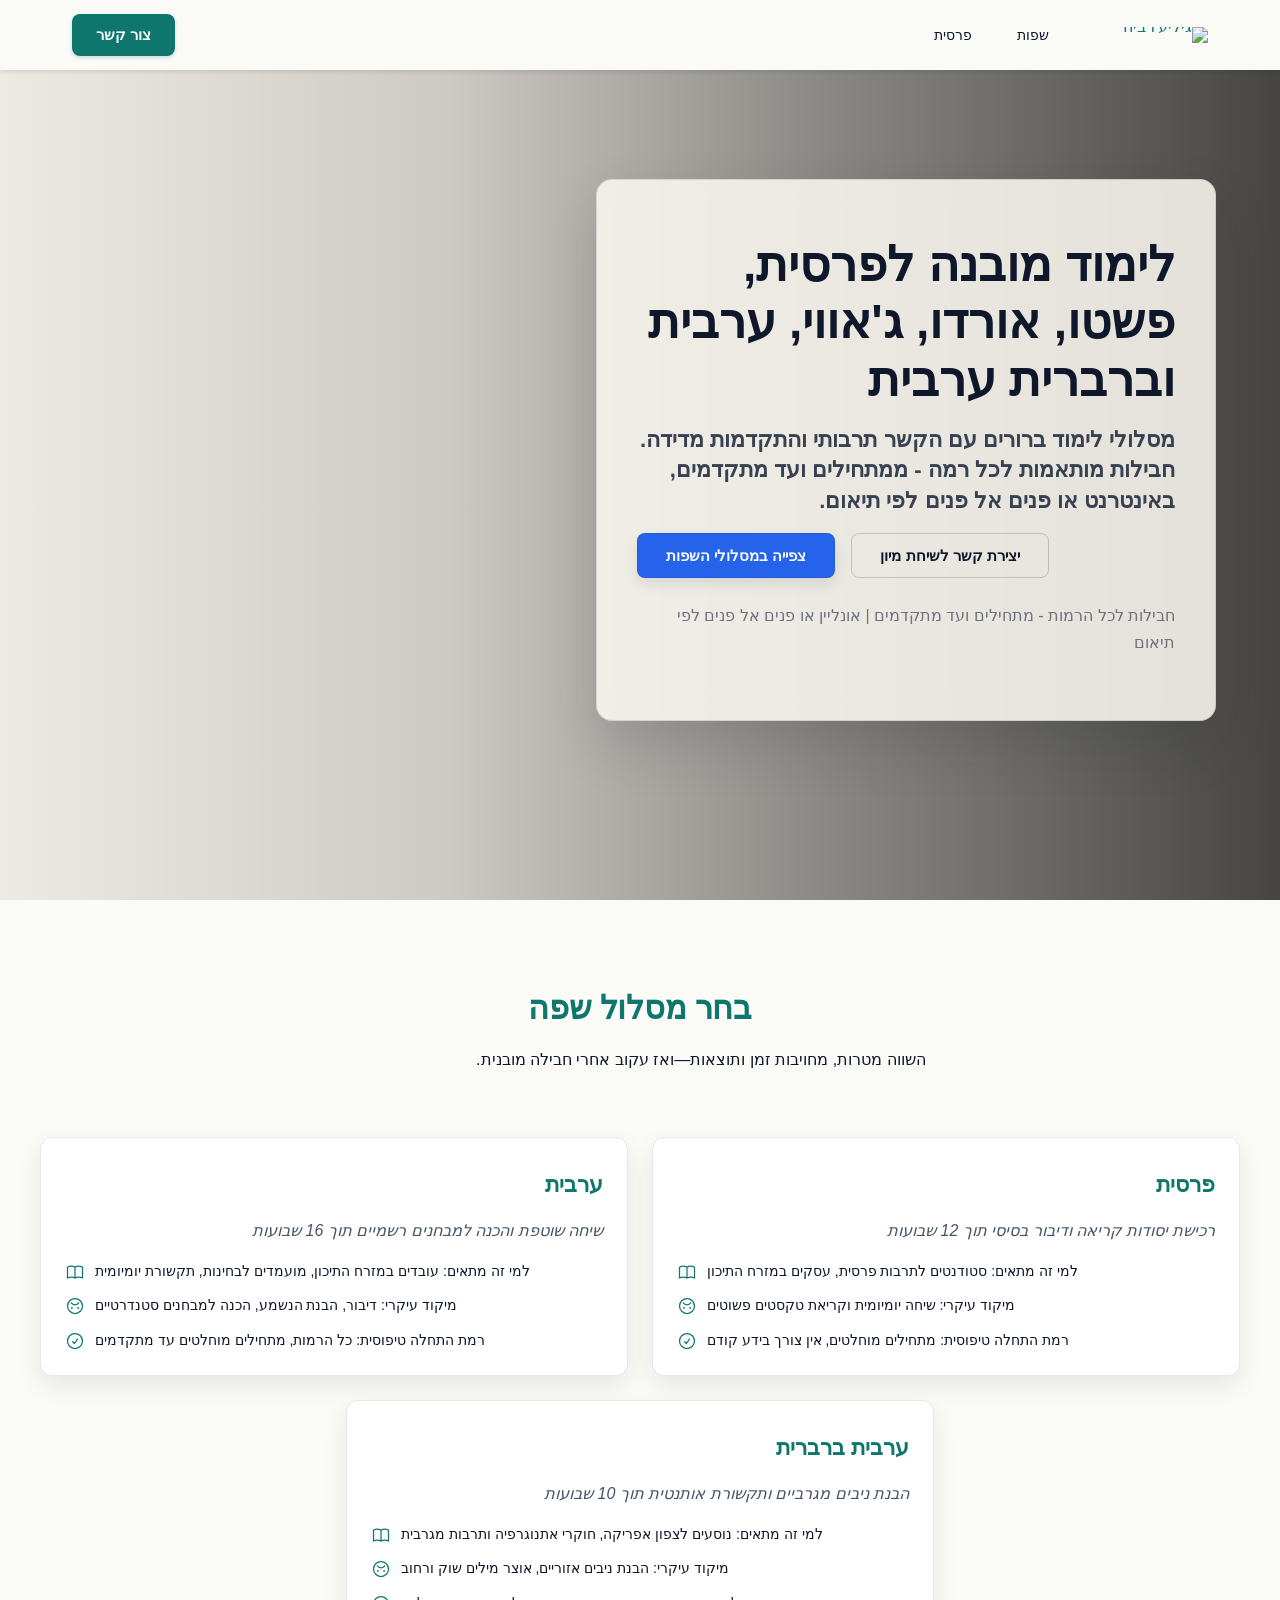
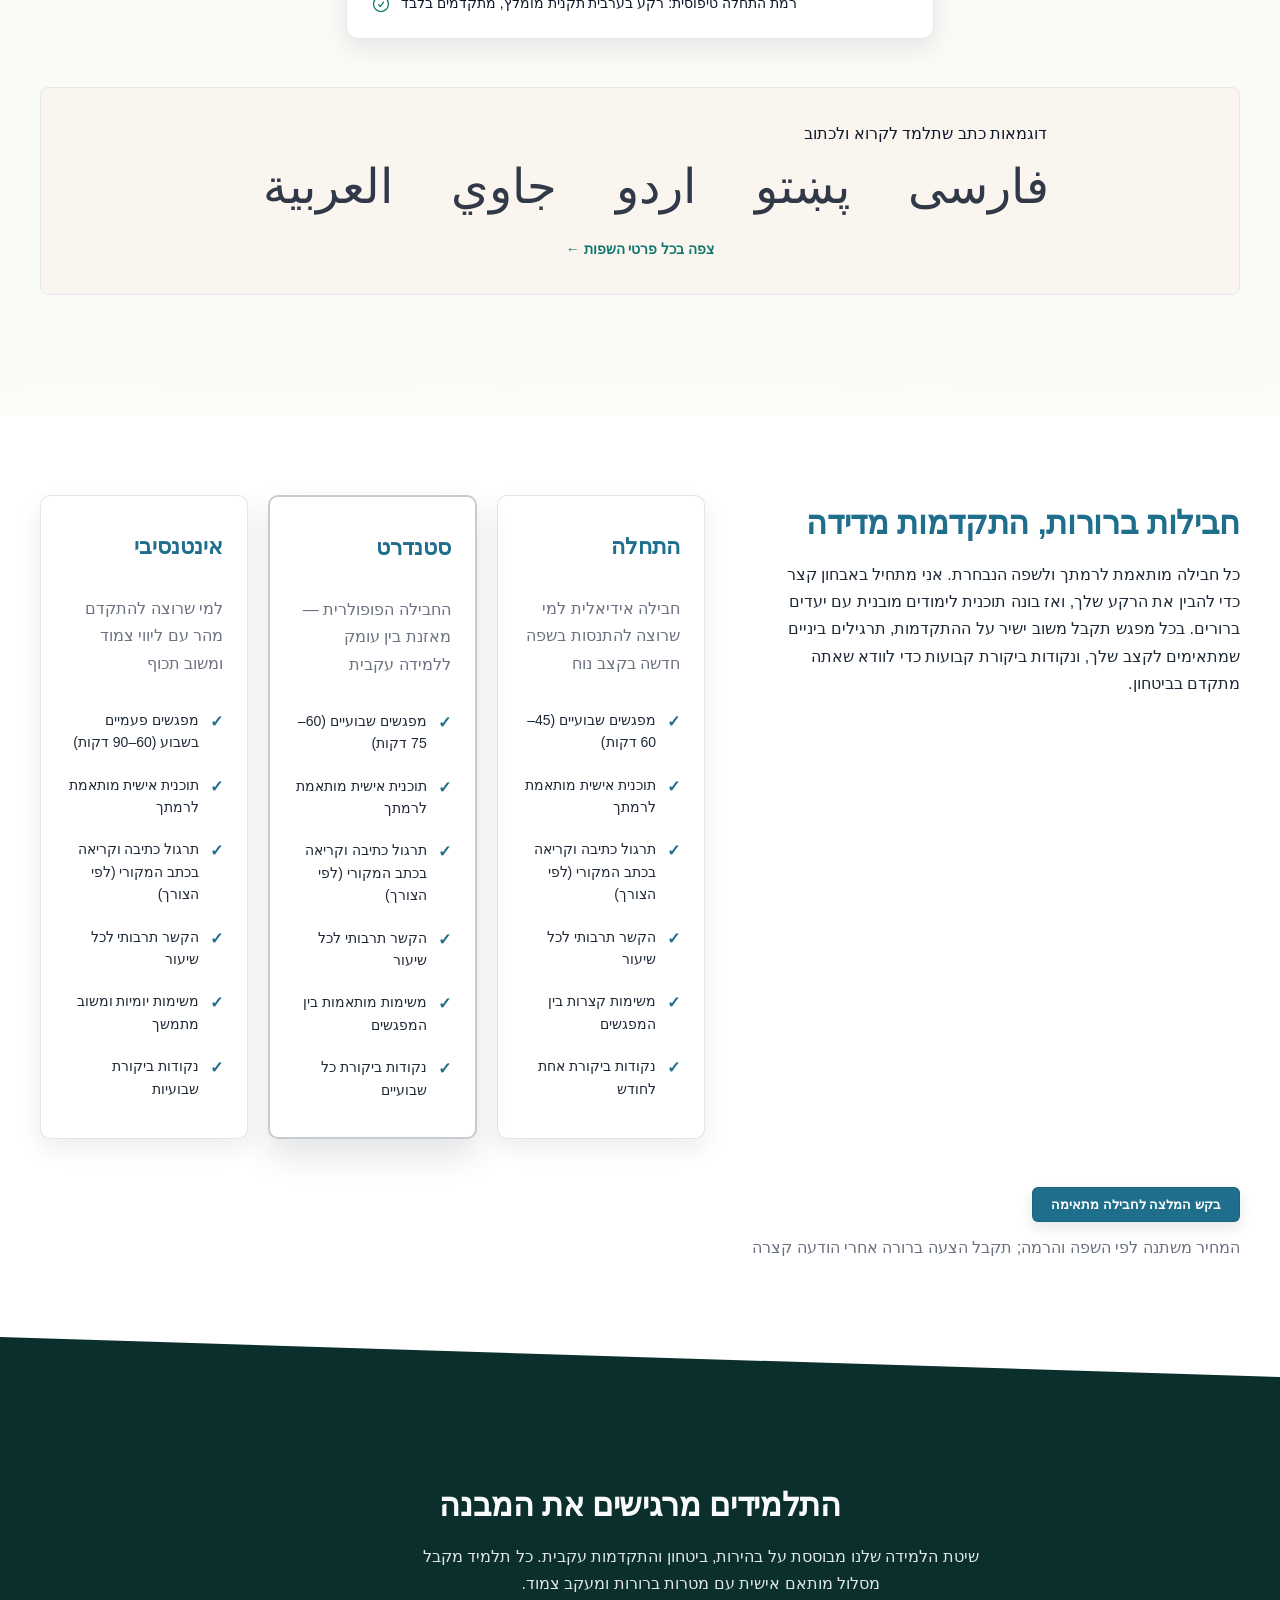
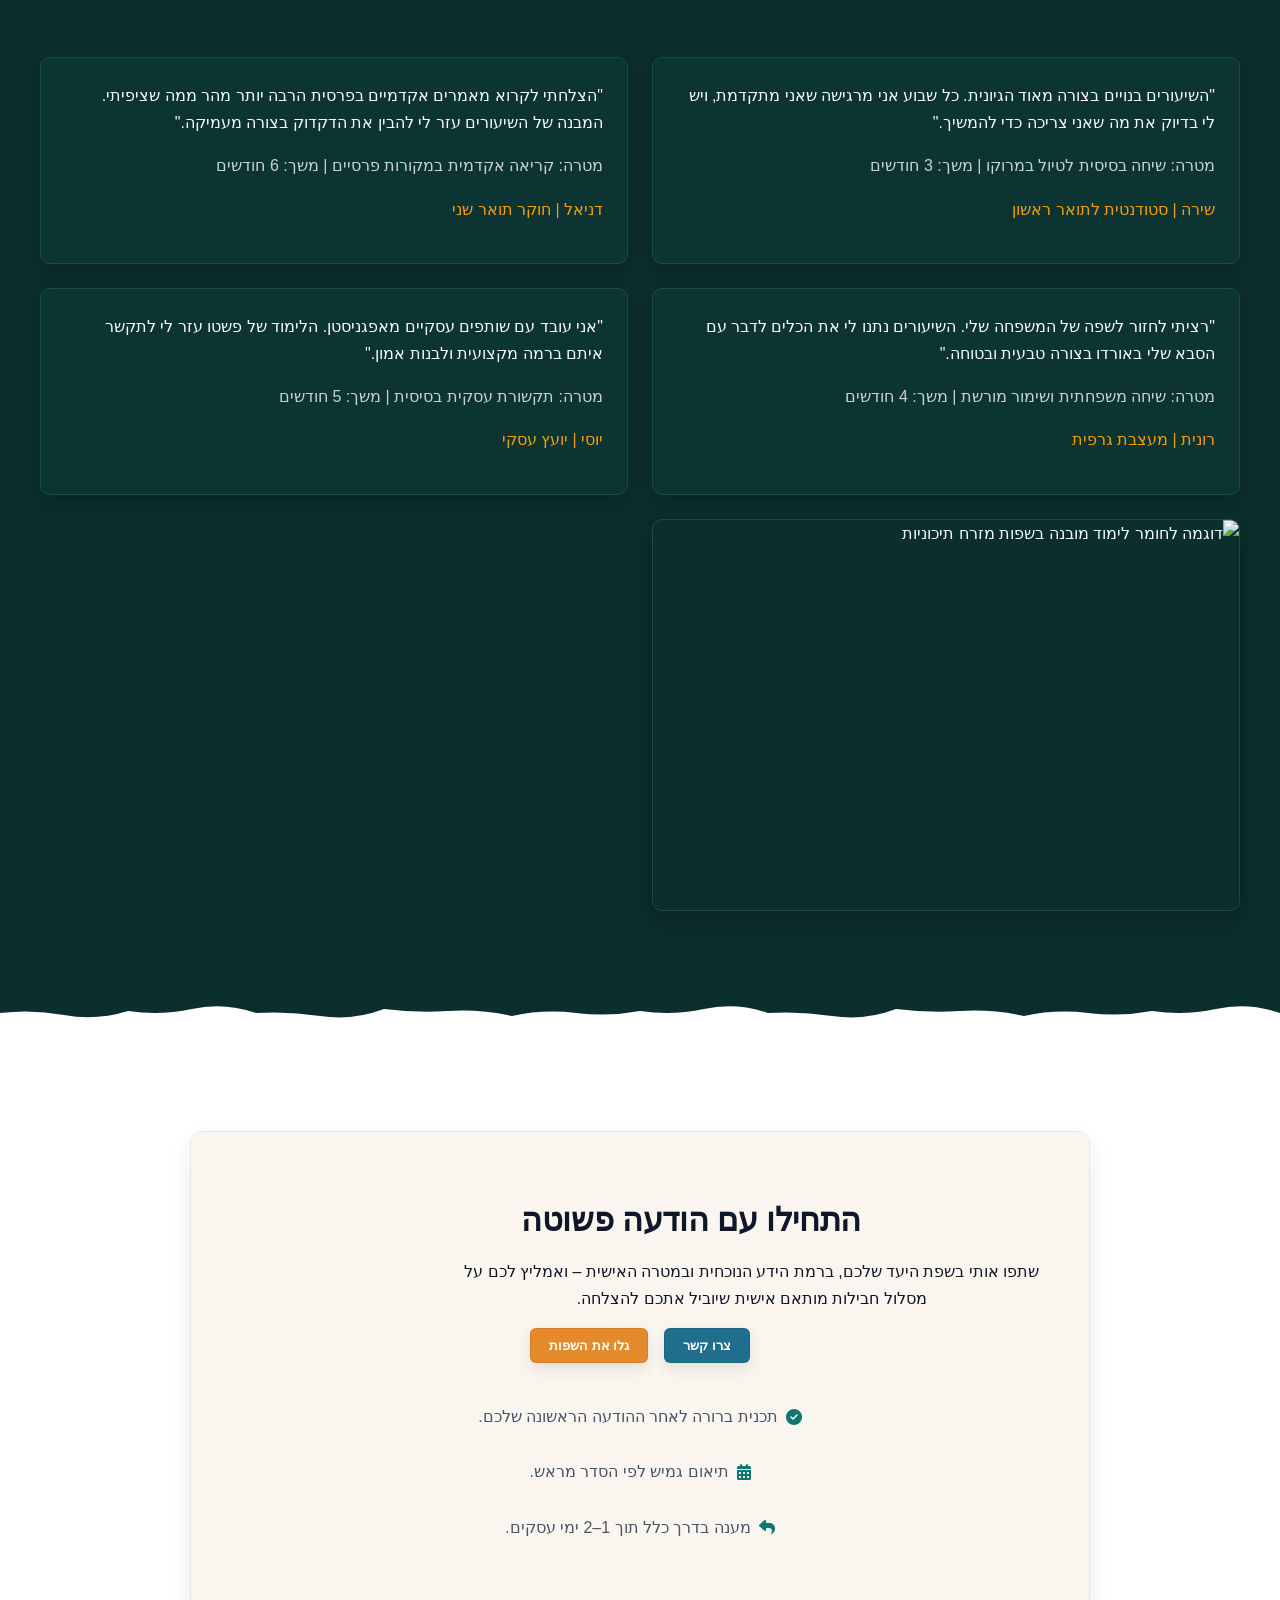
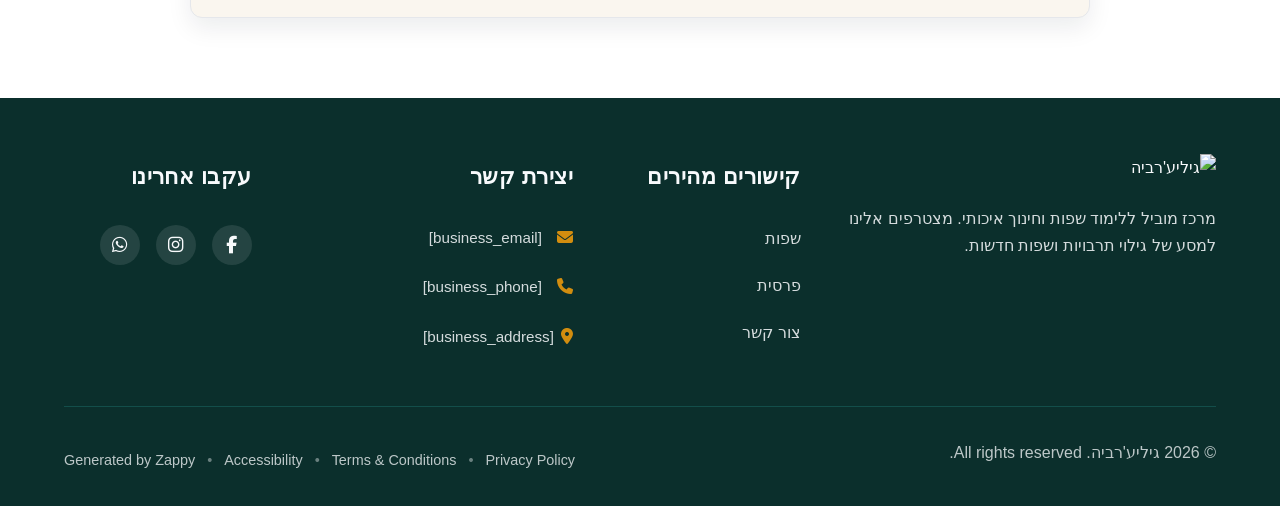
==== commit 3bc2de35: "Background sync: Progressive GitHub Sync" ====
--- a/public/index.html
+++ b/public/index.html
@@ -1 +1 @@
-<!doctype html><html dir="rtl" lang="he"><head><meta charset="UTF-8"><meta content="width=device-width,initial-scale=1" name="viewport"><meta content="index, follow" name="robots"><title>למדו שפות מזרח תיכוניות עם מורה פרטי מומחה — גיליע&#39;רביה</title><meta content="לימוד פרסית, ערבית, אורדו, פשטו וברברית עם מורה פרטי מנוסה. חבילות לימוד מותאמות אישית לכל שפה. התחילו את המסע הלשוני שלכם עוד היום!" name="description"><meta content="לימוד ערבית, מורה פרטי לפרסית בישראל, לימוד שפות מזרח תיכוניות בהדרכה פרטית, מורה לאורדו ופשטו, לימוד שפות דרום אסיה" name="keywords"><link href="/assets/favicon.ico" rel="icon" type="image/x-icon"><link href="/assets/favicon-16x16.png" rel="icon" type="image/png" sizes="16x16"><link href="/assets/favicon-32x32.png" rel="icon" type="image/png" sizes="32x32"><link href="/assets/favicon-48x48.png" rel="icon" type="image/png" sizes="48x48"><link href="/assets/favicon-192x192.png" rel="icon" type="image/png" sizes="192x192"><link href="/assets/favicon-512x512.png" rel="icon" type="image/png" sizes="512x512"><link href="/assets/apple-touch-icon.png" rel="apple-touch-icon"><script>!function(){"use strict";var t="30eac104-630b-41bf-9811-fc5c2acde9de",e="https://api.zappy5.com/api/analytics/track",a=18e5,n=2592e6,o=!0,i=!0,r=!0;var s=function(){var e="zappy_visitor_"+t,a=null;try{if(a=localStorage.getItem(e)){var o=JSON.parse(a),i=Date.now();if(i-o.created<n)return o.lastSeen=i,localStorage.setItem(e,JSON.stringify(o)),o.id}}catch(t){console.warn("Zappy Analytics: LocalStorage not available")}var r="zv_"+Date.now()+"_"+Math.random().toString(36).substr(2,9);try{localStorage.setItem(e,JSON.stringify({id:r,created:Date.now(),lastSeen:Date.now()}))}catch(t){}return r}(),c=function(){var e="zappy_session_"+t,n=null;try{if(n=sessionStorage.getItem(e)){var o=JSON.parse(n),i=Date.now();if(i-o.timestamp<a)return o.timestamp=i,sessionStorage.setItem(e,JSON.stringify(o)),o.id}}catch(t){console.warn("Zappy Analytics: SessionStorage not available")}var r="zs_"+Date.now()+"_"+Math.random().toString(36).substr(2,9);try{sessionStorage.setItem(e,JSON.stringify({id:r,timestamp:Date.now()}))}catch(t){}return r}();function l(a,n){n=n||{};var o={website_id:t,event_type:a,page_path:window.location.pathname,referrer:document.referrer||"direct",visitor_id:s,session_id:c,metadata:n};if(navigator.sendBeacon){var i=new Blob([JSON.stringify(o)],{type:"application/json"});navigator.sendBeacon(e,i)}else fetch(e,{method:"POST",headers:{"Content-Type":"application/json"},body:JSON.stringify(o),keepalive:!0}).catch(function(t){console.warn("Zappy Analytics: Failed to track event",t)})}o&&l("pageview",{title:document.title,url:window.location.href}),i&&document.addEventListener("click",function(t){var e=t.target;if("BUTTON"===e.tagName||e.closest("button")){var a="BUTTON"===e.tagName?e:e.closest("button");l("click",{element:"button",text:a.textContent.trim().substring(0,100),id:a.id||null,class:a.className||null})}else if("A"===e.tagName||e.closest("a")){var n="A"===e.tagName?e:e.closest("a");l("navigation",{element:"link",text:n.textContent.trim().substring(0,100),href:n.href,external:n.hostname!==window.location.hostname})}},!0),r&&document.addEventListener("submit",function(t){var e=t.target;l("form_submit",{form_id:e.id||null,form_name:e.name||null,form_action:e.action||null,form_method:e.method||"GET"})},!0);var d=Date.now();window.addEventListener("beforeunload",function(){l("page_unload",{time_on_page:Math.floor((Date.now()-d)/1e3),page_path:window.location.pathname})}),window.zappyAnalytics={track:l,getVisitorId:function(){return s},getSessionId:function(){return c}}}()</script><meta content="למדו שפות מזרח תיכוניות עם מורה פרטי מומחה — גיליע'רביה" property="og:title"><meta content="לימוד פרסית, ערבית, אורדו, פשטו וברברית עם מורה פרטי מנוסה. חבילות לימוד מותאמות אישית לכל שפה. התחילו את המסע הלשוני שלכם עוד היום!" property="og:description"><meta content="website" property="og:type"><meta content="he_IL" property="og:locale"><meta content="summary_large_image" name="twitter:card"><meta content="למדו שפות מזרח תיכוניות עם מורה פרטי מומחה — גיליע'רביה" name="twitter:title"><meta content="לימוד פרסית, ערבית, אורדו, פשטו וברברית עם מורה פרטי מנוסה. חבילות לימוד מותאמות אישית לכל שפה. התחילו את המסע הלשוני שלכם עוד היום!" name="twitter:description"><link href="https://cdnjs.cloudflare.com/ajax/libs/font-awesome/6.4.0/css/all.min.css" rel="stylesheet"><link href="/assets/favicon.ico" rel="icon" type="image/x-icon"><link href="/assets/favicon-16x16.png" rel="icon" type="image/png" sizes="16x16"><link href="/assets/favicon-32x32.png" rel="icon" type="image/png" sizes="32x32"><link href="/assets/favicon-48x48.png" rel="icon" type="image/png" sizes="48x48"><link href="/assets/favicon-192x192.png" rel="icon" type="image/png" sizes="192x192"><link href="/assets/favicon-512x512.png" rel="icon" type="image/png" sizes="512x512"><link href="/assets/apple-touch-icon.png" rel="apple-touch-icon"><link href="https://cdn.jsdelivr.net/npm/vanilla-cookieconsent@3/dist/cookieconsent.css" rel="stylesheet"><script src="https://cdn.jsdelivr.net/npm/vanilla-cookieconsent@3/dist/cookieconsent.umd.js"></script><script src="https://cdn.jsdelivr.net/gh/mickidum/acc_toolbar/acctoolbar/acctoolbar.min.js"></script><link href="/styles.css" rel="stylesheet"><style id="zappy-dropdown-submenu-styles">#navMenu li:has(.sub-menu),.nav-menu li:has(.sub-menu),.navbar li:has(.sub-menu),nav li:has(.sub-menu){position:relative}#navMenu .sub-menu,.nav-menu .sub-menu,.navbar .sub-menu,nav .sub-menu{display:block!important;position:absolute!important;top:100%;left:0;min-width:220px;background:#fff;border-radius:8px;box-shadow:0 8px 25px rgba(0,0,0,.15);padding:8px 0;opacity:0;visibility:hidden;transform:translateY(10px);transition:all .3s ease;z-index:1000;list-style:none;pointer-events:none}#navMenu li:hover>.sub-menu,.nav-menu li:hover>.sub-menu,.navbar li:hover>.sub-menu,nav li:hover>.sub-menu{opacity:1!important;visibility:visible!important;transform:translateY(0)!important;pointer-events:auto!important}.sub-menu li{list-style:none;margin:0;padding:0}.sub-menu a{display:block!important;padding:10px 16px!important;color:#333!important;font-weight:500;text-decoration:none;white-space:nowrap;transition:background-color .2s}.sub-menu a:hover{background-color:#f5f5f5}[dir=rtl] .nav-menu .sub-menu,[dir=rtl] .navbar .sub-menu,[dir=rtl] nav .sub-menu,html[lang=ar] .nav-menu .sub-menu,html[lang=ar] .navbar .sub-menu,html[lang=ar] nav .sub-menu,html[lang=he] .nav-menu .sub-menu,html[lang=he] .navbar .sub-menu,html[lang=he] nav .sub-menu{left:auto!important;right:0!important}.sub-menu:empty,.sub-menu:not(:has(li)),.sub-menu:not(:has(li:not(.zappy-hidden-menu-item))){display:none!important;opacity:0!important;visibility:hidden!important;pointer-events:none!important}li:has(.menu-group-title):hover>.sub-menu{opacity:1!important;visibility:visible!important;transform:translateY(0)!important;pointer-events:auto!important}#navMenu>li>.menu-group-title,.nav-menu>li>.menu-group-title{display:inline-block;padding:.5rem 1rem;cursor:default;user-select:none}@media (max-width:768px){#navMenu .sub-menu,.nav-menu .sub-menu,.navbar .sub-menu,nav .sub-menu{position:static!important;transform:none!important;box-shadow:none!important;background:0 0!important;max-height:0;overflow:hidden;opacity:0;visibility:hidden;transition:max-height .3s ease,opacity .3s ease;padding:0!important;border-radius:0!important}.sub-menu.mobile-expanded{max-height:500px!important;opacity:1!important;visibility:visible!important;padding:8px 0 8px 16px!important}[dir=rtl] .sub-menu.mobile-expanded,html[lang=he] .sub-menu.mobile-expanded{padding:8px 16px 8px 0!important}#navMenu li:hover>.sub-menu,.nav-menu li:hover>.sub-menu,.navbar li:hover>.sub-menu,nav li:hover>.sub-menu{opacity:0;visibility:hidden;pointer-events:none}#navMenu li>.sub-menu.mobile-expanded,.nav-menu li>.sub-menu.mobile-expanded,.navbar li>.sub-menu.mobile-expanded,nav li>.sub-menu.mobile-expanded{opacity:1!important;visibility:visible!important;pointer-events:auto!important}#navMenu li:has(.sub-menu),.nav-menu li:has(.sub-menu),.navbar li:has(.sub-menu),nav li:has(.sub-menu){display:flex!important;flex-wrap:wrap!important;align-items:center!important;position:relative!important;min-height:44px!important}#navMenu li:has(.sub-menu)>a,.nav-menu li:has(.sub-menu)>a,.navbar li:has(.sub-menu)>a,nav li:has(.sub-menu)>a{flex:1!important;min-width:0!important}#navMenu li:has(.sub-menu)>.menu-group-title,.nav-menu li:has(.sub-menu)>.menu-group-title,.navbar li:has(.sub-menu)>.menu-group-title,nav li:has(.sub-menu)>.menu-group-title{flex:1!important;min-width:0!important;padding:0!important;line-height:inherit!important}#navMenu li:has(.sub-menu)>.sub-menu,.nav-menu li:has(.sub-menu)>.sub-menu,.navbar li:has(.sub-menu)>.sub-menu,nav li:has(.sub-menu)>.sub-menu{flex-basis:100%!important;width:100%!important}#navMenu li:has(.sub-menu)>a [class*=arrow],#navMenu li:has(.sub-menu)>a [class*=chevron],.nav-menu li:has(.sub-menu)>a .fa-angle-down,.nav-menu li:has(.sub-menu)>a .fa-chevron-down,.nav-menu li:has(.sub-menu)>a [class*=arrow],.nav-menu li:has(.sub-menu)>a [class*=chevron],nav li:has(.sub-menu)>a [class*=arrow],nav li:has(.sub-menu)>a [class*=chevron]{display:none!important;visibility:hidden!important}.mobile-submenu-toggle{display:flex!important;align-items:center!important;justify-content:center!important;width:44px!important;height:auto!important;background:0 0!important;border:none!important;cursor:pointer!important;color:var(--text-dark)!important;position:static!important;flex-shrink:0!important;align-self:stretch!important;z-index:2!important;padding:0!important;margin:0!important}.mobile-submenu-toggle::after{content:''!important;width:0!important;height:0!important;border-left:6px solid transparent!important;border-right:6px solid transparent!important;border-top:7px solid currentColor!important;transition:transform .3s ease!important}.mobile-submenu-toggle.expanded::after{transform:rotate(180deg)!important}.sub-menu a{padding:10px 0!important;display:block!important;color:var(--text-dark)!important}.navbar .sub-menu li a,.zappy-products-dropdown .sub-menu a,nav.navbar .sub-menu li a{color:var(--text-dark)!important}}@media (min-width:769px){.mobile-submenu-toggle{display:none!important}}</style><style id="zappy-widget-visibility">#mic-access-tool-box,#mic-access-tool-general-button,#mic-init-access-tool #mic-access-tool-box,#mic-init-access-tool #mic-access-tool-general-button,#mic-init-access-tool .mic-access-tool-general-button,._access-icon,._access-menu,.mic-access-tool-box,.mic-access-tool-general-button,div[id*=mic-access-tool-box]{display:none!important;visibility:hidden!important;opacity:0!important;pointer-events:none!important}</style></head><body><nav class="navbar" dir="rtl"><button aria-label="Menu" class="mobile-toggle" id="mobileToggle"><svg viewbox="0 0 24 24" fill="none" class="hamburger-icon" height="24" width="24"><path d="M3 12h18M3 6h18M3 18h18" stroke="currentColor" stroke-linecap="round" stroke-width="2"></path></svg><svg viewbox="0 0 24 24" fill="none" class="close-icon" height="24" width="24" style="display:none"><path d="M18 6L6 18M6 6l12 12" stroke="currentColor" stroke-linecap="round" stroke-width="2"></path></svg></button><button aria-label="Call" class="phone-header-btn"><svg viewbox="0 0 24 24" fill="currentColor" height="20" width="20"><path d="M22 16.92v3a2 2 0 0 1-2.18 2 19.79 19.79 0 0 1-8.63-3.07 19.5 19.5 0 0 1-6-6 19.79 19.79 0 0 1-3.07-8.67A2 2 0 0 1 4.11 2h3a2 2 0 0 1 2 1.72 12.84 12.84 0 0 0 .7 2.81 2 2 0 0 1-.45 2.11L8.09 9.91a16 16 0 0 0 6 6l1.27-1.27a2 2 0 0 1 2.11-.45 12.84 12.84 0 0 0 2.81.7A2 2 0 0 1 22 16.92z"></path></svg></button><div class="nav-container"><div class="nav-brand"><a href="/" class="logo-link"><img alt="גיליע&#39;רביה" src="/assets/business-logo.webp" class="logo"></a></div><ul class="nav-menu" id="navMenu"><li><a href="/languages">שפות</a></li><li><a href="/languages/persian">פרסית</a></li></ul><div class="nav-cta-container"><a href="/contact" class="nav-cta-btn">צור קשר</a></div></div></nav><main><section class="index-hero-section" data-layout-spec="בית-hero" data-hero-type="fullscreen-scrim"><div class="index-hero-section__bg-wrapper"><img alt="סביבת לימוד שקטה ומזמינה עם מחברת ערבית פתוחה על שולחן עץ" src="/assets/site-index-hero-bg.webp" class="index-hero-section__bg-image" data-context="Bright, warm tutoring moment: a clean wooden desk with an open notebook showing Arabic script practice, a pen resting on the page, soft natural daylight streaming from a window, creating a calm and focused learning atmosphere. The scene should feel inviting and educational, with subtle warm tones and gentle shadows. The composition should leave clear space in the center-right area for text overlay." data-hero-bg="true" data-placeholder="index-hero-bg" height="1080" width="1920"></div><div class="index-hero-section__scrim" aria-hidden="true"></div><div class="index-hero-section__content-wrapper"><div class="index-hero-section__overlay-card"><h1 class="index-hero-section__headline">לימוד מובנה לפרסית, פשטו, אורדו, ג'אווי, ערבית וברברית ערבית</h1><h3 class="index-hero-section__subtitle">מסלולי לימוד ברורים עם הקשר תרבותי והתקדמות מדידה. חבילות מותאמות לכל רמה - ממתחילים ועד מתקדמים, באינטרנט או פנים אל פנים לפי תיאום.</h3><div class="index-hero-section__cta-row"><a href="/languages" class="index-hero-section__btn-primary">צפייה במסלולי השפות</a><a href="/contact" class="index-hero-section__btn-secondary">יצירת קשר לשיחת מיון</a></div><p class="index-hero-section__micro-proof">חבילות לכל הרמות - מתחילים ועד מתקדמים | אונליין או פנים אל פנים לפי תיאום</p></div></div></section><section class="index-showcase-section" data-layout-spec="בית-showcase"><div class="showcase-container"><div class="showcase-intro"><h2>בחר מסלול שפה</h2><p>השווה מטרות, מחויבות זמן ותוצאות—ואז עקוב אחרי חבילה מובנית.</p></div><div class="showcase-grid"><div class="language-card"><h3>פרסית</h3><p class="card-promise">רכישת יסודות קריאה ודיבור בסיסי תוך 12 שבועות</p><ul class="card-bullets"><li><svg viewbox="0 0 24 24" fill="none" class="bullet-icon" data-element-type="icon" data-icon-type="svg" xmlns="http://www.w3.org/2000/svg"><path d="M12 6.25278V19.2528M12 6.25278C10.8321 5.47686 9.24649 5 7.5 5C5.75351 5 4.16789 5.47686 3 6.25278V19.2528C4.16789 18.4769 5.75351 18 7.5 18C9.24649 18 10.8321 18.4769 12 19.2528M12 6.25278C13.1679 5.47686 14.7535 5 16.5 5C18.2465 5 19.8321 5.47686 21 6.25278V19.2528C19.8321 18.4769 18.2465 18 16.5 18C14.7535 18 13.1679 18.4769 12 19.2528" stroke="currentColor" stroke-linecap="round" stroke-width="1.5" stroke-linejoin="round"></path></svg><span>למי זה מתאים: סטודנטים לתרבות פרסית, עסקים במזרח התיכון</span></li><li><svg viewbox="0 0 24 24" fill="none" class="bullet-icon" data-element-type="icon" data-icon-type="svg" xmlns="http://www.w3.org/2000/svg"><path d="M7.5 8.25C7.5 8.25 9 10.5 12 10.5C15 10.5 16.5 8.25 16.5 8.25M8.25 14.25H8.26M15.75 14.25H15.76M21 12C21 16.9706 16.9706 21 12 21C7.02944 21 3 16.9706 3 12C3 7.02944 7.02944 3 12 3C16.9706 3 21 7.02944 21 12ZM8.625 14.25C8.625 14.4571 8.45711 14.625 8.25 14.625C8.04289 14.625 7.875 14.4571 7.875 14.25C7.875 14.0429 8.04289 13.875 8.25 13.875C8.45711 13.875 8.625 14.0429 8.625 14.25ZM16.125 14.25C16.125 14.4571 15.9571 14.625 15.75 14.625C15.5429 14.625 15.375 14.4571 15.375 14.25C15.375 14.0429 15.5429 13.875 15.75 13.875C15.9571 13.875 16.125 14.0429 16.125 14.25Z" stroke="currentColor" stroke-linecap="round" stroke-width="1.5" stroke-linejoin="round"></path></svg><span>מיקוד עיקרי: שיחה יומיומית וקריאת טקסטים פשוטים</span></li><li><svg viewbox="0 0 24 24" fill="none" class="bullet-icon" data-element-type="icon" data-icon-type="svg" xmlns="http://www.w3.org/2000/svg"><path d="M9 12.75L11.25 15L15 9.75M21 12C21 16.9706 16.9706 21 12 21C7.02944 21 3 16.9706 3 12C3 7.02944 7.02944 3 12 3C16.9706 3 21 7.02944 21 12Z" stroke="currentColor" stroke-linecap="round" stroke-width="1.5" stroke-linejoin="round"></path></svg><span>רמת התחלה טיפוסית: מתחילים מוחלטים, אין צורך בידע קודם</span></li></ul></div><div class="language-card"><h3>פשטו</h3><p class="card-promise">הבנת שיחות בסיסיות וביטוי עצמי ברור תוך 10 שבועות</p><ul class="card-bullets"><li><svg viewbox="0 0 24 24" fill="none" class="bullet-icon" data-element-type="icon" data-icon-type="svg" xmlns="http://www.w3.org/2000/svg"><path d="M12 6.25278V19.2528M12 6.25278C10.8321 5.47686 9.24649 5 7.5 5C5.75351 5 4.16789 5.47686 3 6.25278V19.2528C4.16789 18.4769 5.75351 18 7.5 18C9.24649 18 10.8321 18.4769 12 19.2528M12 6.25278C13.1679 5.47686 14.7535 5 16.5 5C18.2465 5 19.8321 5.47686 21 6.25278V19.2528C19.8321 18.4769 18.2465 18 16.5 18C14.7535 18 13.1679 18.4769 12 19.2528" stroke="currentColor" stroke-linecap="round" stroke-width="1.5" stroke-linejoin="round"></path></svg><span>למי זה מתאים: חוקרים, עובדי ממשל, מתעניינים באפגניסטן ופקיסטן</span></li><li><svg viewbox="0 0 24 24" fill="none" class="bullet-icon" data-element-type="icon" data-icon-type="svg" xmlns="http://www.w3.org/2000/svg"><path d="M7.5 8.25C7.5 8.25 9 10.5 12 10.5C15 10.5 16.5 8.25 16.5 8.25M8.25 14.25H8.26M15.75 14.25H15.76M21 12C21 16.9706 16.9706 21 12 21C7.02944 21 3 16.9706 3 12C3 7.02944 7.02944 3 12 3C16.9706 3 21 7.02944 21 12ZM8.625 14.25C8.625 14.4571 8.45711 14.625 8.25 14.625C8.04289 14.625 7.875 14.4571 7.875 14.25C7.875 14.0429 8.04289 13.875 8.25 13.875C8.45711 13.875 8.625 14.0429 8.625 14.25ZM16.125 14.25C16.125 14.4571 15.9571 14.625 15.75 14.625C15.5429 14.625 15.375 14.4571 15.375 14.25C15.375 14.0429 15.5429 13.875 15.75 13.875C15.9571 13.875 16.125 14.0429 16.125 14.25Z" stroke="currentColor" stroke-linecap="round" stroke-width="1.5" stroke-linejoin="round"></path></svg><span>מיקוד עיקרי: דיבור ושמיעה, אוצר מילים פונקציונלי</span></li><li><svg viewbox="0 0 24 24" fill="none" class="bullet-icon" data-element-type="icon" data-icon-type="svg" xmlns="http://www.w3.org/2000/svg"><path d="M9 12.75L11.25 15L15 9.75M21 12C21 16.9706 16.9706 21 12 21C7.02944 21 3 16.9706 3 12C3 7.02944 7.02944 3 12 3C16.9706 3 21 7.02944 21 12Z" stroke="currentColor" stroke-linecap="round" stroke-width="1.5" stroke-linejoin="round"></path></svg><span>רמת התחלה טיפוסית: מתחילים, רקע בשפות אחרות עוזר אך לא חובה</span></li></ul></div><div class="language-card"><h3>אורדו</h3><p class="card-promise">שליטה בכתיבה ובקריאה של טקסטים פורמליים תוך 14 שבועות</p><ul class="card-bullets"><li><svg viewbox="0 0 24 24" fill="none" class="bullet-icon" data-element-type="icon" data-icon-type="svg" xmlns="http://www.w3.org/2000/svg"><path d="M12 6.25278V19.2528M12 6.25278C10.8321 5.47686 9.24649 5 7.5 5C5.75351 5 4.16789 5.47686 3 6.25278V19.2528C4.16789 18.4769 5.75351 18 7.5 18C9.24649 18 10.8321 18.4769 12 19.2528M12 6.25278C13.1679 5.47686 14.7535 5 16.5 5C18.2465 5 19.8321 5.47686 21 6.25278V19.2528C19.8321 18.4769 18.2465 18 16.5 18C14.7535 18 13.1679 18.4769 12 19.2528" stroke="currentColor" stroke-linecap="round" stroke-width="1.5" stroke-linejoin="round"></path></svg><span>למי זה מתאים: סטודנטים לספרות דרום אסיה, תקשורת עסקית עם הודו ופקיסטן</span></li><li><svg viewbox="0 0 24 24" fill="none" class="bullet-icon" data-element-type="icon" data-icon-type="svg" xmlns="http://www.w3.org/2000/svg"><path d="M7.5 8.25C7.5 8.25 9 10.5 12 10.5C15 10.5 16.5 8.25 16.5 8.25M8.25 14.25H8.26M15.75 14.25H15.76M21 12C21 16.9706 16.9706 21 12 21C7.02944 21 3 16.9706 3 12C3 7.02944 7.02944 3 12 3C16.9706 3 21 7.02944 21 12ZM8.625 14.25C8.625 14.4571 8.45711 14.625 8.25 14.625C8.04289 14.625 7.875 14.4571 7.875 14.25C7.875 14.0429 8.04289 13.875 8.25 13.875C8.45711 13.875 8.625 14.0429 8.625 14.25ZM16.125 14.25C16.125 14.4571 15.9571 14.625 15.75 14.625C15.5429 14.625 15.375 14.4571 15.375 14.25C15.375 14.0429 15.5429 13.875 15.75 13.875C15.9571 13.875 16.125 14.0429 16.125 14.25Z" stroke="currentColor" stroke-linecap="round" stroke-width="1.5" stroke-linejoin="round"></path></svg><span>מיקוד עיקרי: קריאה וכתיבה מתקדמת, דקדוק פורמלי</span></li><li><svg viewbox="0 0 24 24" fill="none" class="bullet-icon" data-element-type="icon" data-icon-type="svg" xmlns="http://www.w3.org/2000/svg"><path d="M9 12.75L11.25 15L15 9.75M21 12C21 16.9706 16.9706 21 12 21C7.02944 21 3 16.9706 3 12C3 7.02944 7.02944 3 12 3C16.9706 3 21 7.02944 21 12Z" stroke="currentColor" stroke-linecap="round" stroke-width="1.5" stroke-linejoin="round"></path></svg><span>רמת התחלה טיפוסית: מתחילים עד בינוניים, רקע בהינדי או ערבית מועיל</span></li></ul></div><div class="language-card"><h3>ג'אווי</h3><p class="card-promise">קריאת כתבי יד היסטוריים ומסמכים דתיים תוך 8 שבועות</p><ul class="card-bullets"><li><svg viewbox="0 0 24 24" fill="none" class="bullet-icon" data-element-type="icon" data-icon-type="svg" xmlns="http://www.w3.org/2000/svg"><path d="M12 6.25278V19.2528M12 6.25278C10.8321 5.47686 9.24649 5 7.5 5C5.75351 5 4.16789 5.47686 3 6.25278V19.2528C4.16789 18.4769 5.75351 18 7.5 18C9.24649 18 10.8321 18.4769 12 19.2528M12 6.25278C13.1679 5.47686 14.7535 5 16.5 5C18.2465 5 19.8321 5.47686 21 6.25278V19.2528C19.8321 18.4769 18.2465 18 16.5 18C14.7535 18 13.1679 18.4769 12 19.2528" stroke="currentColor" stroke-linecap="round" stroke-width="1.5" stroke-linejoin="round"></path></svg><span>למי זה מתאים: חוקרי דרום מזרח אסיה, לומדי אסלאם בדרום תאילנד ומלזיה</span></li><li><svg viewbox="0 0 24 24" fill="none" class="bullet-icon" data-element-type="icon" data-icon-type="svg" xmlns="http://www.w3.org/2000/svg"><path d="M7.5 8.25C7.5 8.25 9 10.5 12 10.5C15 10.5 16.5 8.25 16.5 8.25M8.25 14.25H8.26M15.75 14.25H15.76M21 12C21 16.9706 16.9706 21 12 21C7.02944 21 3 16.9706 3 12C3 7.02944 7.02944 3 12 3C16.9706 3 21 7.02944 21 12ZM8.625 14.25C8.625 14.4571 8.45711 14.625 8.25 14.625C8.04289 14.625 7.875 14.4571 7.875 14.25C7.875 14.0429 8.04289 13.875 8.25 13.875C8.45711 13.875 8.625 14.0429 8.625 14.25ZM16.125 14.25C16.125 14.4571 15.9571 14.625 15.75 14.625C15.5429 14.625 15.375 14.4571 15.375 14.25C15.375 14.0429 15.5429 13.875 15.75 13.875C15.9571 13.875 16.125 14.0429 16.125 14.25Z" stroke="currentColor" stroke-linecap="round" stroke-width="1.5" stroke-linejoin="round"></path></svg><span>מיקוד עיקרי: פענוח כתב ערבי-מלאי, הבנת טקסטים קלאסיים</span></li><li><svg viewbox="0 0 24 24" fill="none" class="bullet-icon" data-element-type="icon" data-icon-type="svg" xmlns="http://www.w3.org/2000/svg"><path d="M9 12.75L11.25 15L15 9.75M21 12C21 16.9706 16.9706 21 12 21C7.02944 21 3 16.9706 3 12C3 7.02944 7.02944 3 12 3C16.9706 3 21 7.02944 21 12Z" stroke="currentColor" stroke-linecap="round" stroke-width="1.5" stroke-linejoin="round"></path></svg><span>רמת התחלה טיפוסית: רקע בערבית או במלאית מומלץ, מתחילים מתקדמים</span></li></ul></div><div class="language-card"><h3>ערבית</h3><p class="card-promise">שיחה שוטפת והכנה למבחנים רשמיים תוך 16 שבועות</p><ul class="card-bullets"><li><svg viewbox="0 0 24 24" fill="none" class="bullet-icon" data-element-type="icon" data-icon-type="svg" xmlns="http://www.w3.org/2000/svg"><path d="M12 6.25278V19.2528M12 6.25278C10.8321 5.47686 9.24649 5 7.5 5C5.75351 5 4.16789 5.47686 3 6.25278V19.2528C4.16789 18.4769 5.75351 18 7.5 18C9.24649 18 10.8321 18.4769 12 19.2528M12 6.25278C13.1679 5.47686 14.7535 5 16.5 5C18.2465 5 19.8321 5.47686 21 6.25278V19.2528C19.8321 18.4769 18.2465 18 16.5 18C14.7535 18 13.1679 18.4769 12 19.2528" stroke="currentColor" stroke-linecap="round" stroke-width="1.5" stroke-linejoin="round"></path></svg><span>למי זה מתאים: עובדים במזרח התיכון, מועמדים לבחינות, תקשורת יומיומית</span></li><li><svg viewbox="0 0 24 24" fill="none" class="bullet-icon" data-element-type="icon" data-icon-type="svg" xmlns="http://www.w3.org/2000/svg"><path d="M7.5 8.25C7.5 8.25 9 10.5 12 10.5C15 10.5 16.5 8.25 16.5 8.25M8.25 14.25H8.26M15.75 14.25H15.76M21 12C21 16.9706 16.9706 21 12 21C7.02944 21 3 16.9706 3 12C3 7.02944 7.02944 3 12 3C16.9706 3 21 7.02944 21 12ZM8.625 14.25C8.625 14.4571 8.45711 14.625 8.25 14.625C8.04289 14.625 7.875 14.4571 7.875 14.25C7.875 14.0429 8.04289 13.875 8.25 13.875C8.45711 13.875 8.625 14.0429 8.625 14.25ZM16.125 14.25C16.125 14.4571 15.9571 14.625 15.75 14.625C15.5429 14.625 15.375 14.4571 15.375 14.25C15.375 14.0429 15.5429 13.875 15.75 13.875C15.9571 13.875 16.125 14.0429 16.125 14.25Z" stroke="currentColor" stroke-linecap="round" stroke-width="1.5" stroke-linejoin="round"></path></svg><span>מיקוד עיקרי: דיבור, הבנת הנשמע, הכנה למבחנים סטנדרטיים</span></li><li><svg viewbox="0 0 24 24" fill="none" class="bullet-icon" data-element-type="icon" data-icon-type="svg" xmlns="http://www.w3.org/2000/svg"><path d="M9 12.75L11.25 15L15 9.75M21 12C21 16.9706 16.9706 21 12 21C7.02944 21 3 16.9706 3 12C3 7.02944 7.02944 3 12 3C16.9706 3 21 7.02944 21 12Z" stroke="currentColor" stroke-linecap="round" stroke-width="1.5" stroke-linejoin="round"></path></svg><span>רמת התחלה טיפוסית: כל הרמות, מתחילים מוחלטים עד מתקדמים</span></li></ul></div><div class="language-card"><h3>ערבית ברברית</h3><p class="card-promise">הבנת ניבים מגרביים ותקשורת אותנטית תוך 10 שבועות</p><ul class="card-bullets"><li><svg viewbox="0 0 24 24" fill="none" class="bullet-icon" data-element-type="icon" data-icon-type="svg" xmlns="http://www.w3.org/2000/svg"><path d="M12 6.25278V19.2528M12 6.25278C10.8321 5.47686 9.24649 5 7.5 5C5.75351 5 4.16789 5.47686 3 6.25278V19.2528C4.16789 18.4769 5.75351 18 7.5 18C9.24649 18 10.8321 18.4769 12 19.2528M12 6.25278C13.1679 5.47686 14.7535 5 16.5 5C18.2465 5 19.8321 5.47686 21 6.25278V19.2528C19.8321 18.4769 18.2465 18 16.5 18C14.7535 18 13.1679 18.4769 12 19.2528" stroke="currentColor" stroke-linecap="round" stroke-width="1.5" stroke-linejoin="round"></path></svg><span>למי זה מתאים: נוסעים לצפון אפריקה, חוקרי אתנוגרפיה ותרבות מגרבית</span></li><li><svg viewbox="0 0 24 24" fill="none" class="bullet-icon" data-element-type="icon" data-icon-type="svg" xmlns="http://www.w3.org/2000/svg"><path d="M7.5 8.25C7.5 8.25 9 10.5 12 10.5C15 10.5 16.5 8.25 16.5 8.25M8.25 14.25H8.26M15.75 14.25H15.76M21 12C21 16.9706 16.9706 21 12 21C7.02944 21 3 16.9706 3 12C3 7.02944 7.02944 3 12 3C16.9706 3 21 7.02944 21 12ZM8.625 14.25C8.625 14.4571 8.45711 14.625 8.25 14.625C8.04289 14.625 7.875 14.4571 7.875 14.25C7.875 14.0429 8.04289 13.875 8.25 13.875C8.45711 13.875 8.625 14.0429 8.625 14.25ZM16.125 14.25C16.125 14.4571 15.9571 14.625 15.75 14.625C15.5429 14.625 15.375 14.4571 15.375 14.25C15.375 14.0429 15.5429 13.875 15.75 13.875C15.9571 13.875 16.125 14.0429 16.125 14.25Z" stroke="currentColor" stroke-linecap="round" stroke-width="1.5" stroke-linejoin="round"></path></svg><span>מיקוד עיקרי: הבנת ניבים אזוריים, אוצר מילים שוק ורחוב</span></li><li><svg viewbox="0 0 24 24" fill="none" class="bullet-icon" data-element-type="icon" data-icon-type="svg" xmlns="http://www.w3.org/2000/svg"><path d="M9 12.75L11.25 15L15 9.75M21 12C21 16.9706 16.9706 21 12 21C7.02944 21 3 16.9706 3 12C3 7.02944 7.02944 3 12 3C16.9706 3 21 7.02944 21 12Z" stroke="currentColor" stroke-linecap="round" stroke-width="1.5" stroke-linejoin="round"></path></svg><span>רמת התחלה טיפוסית: רקע בערבית תקנית מומלץ, מתקדמים בלבד</span></li></ul></div></div><div class="script-band"><p class="script-intro">דוגמאות כתב שתלמד לקרוא ולכתוב</p><div class="script-samples" dir="rtl" lang="ar"><span class="script-glyph persian">فارسی</span><span class="script-glyph pashto">پښتو</span><span class="script-glyph urdu">اردو</span><span class="script-glyph jawi">جاوي</span><span class="script-glyph arabic">العربية</span><span class="script-glyph berber">ⵜⴰⵎⴰⵣⵉⵖⵜ</span></div><a href="/languages" class="script-cta">צפה בכל פרטי השפות ←</a></div></div><div class="showcase-divider-wrapper"><svg viewbox="0 0 1200 60" xmlns="http://www.w3.org/2000/svg" aria-hidden="true" data-no-icon-edit="true" preserveaspectratio="none"><path d="M0,60 L0,30 Q100,25 200,32 T400,28 Q500,32 600,25 T800,30 Q900,28 1000,32 T1200,28 L1200,60 Z" fill="#FFFFFF" opacity="0.15"></path></svg></div></section><section class="index-pricing-section" data-layout-spec="בית-pricing"><div class="index-pricing-container"><div class="index-pricing-grid"><div class="index-pricing-content"><h2>חבילות ברורות, התקדמות מדידה</h2><p>כל חבילה מותאמת לרמתך ולשפה הנבחרת. אני מתחיל באבחון קצר כדי להבין את הרקע שלך, ואז בונה תוכנית לימודים מובנית עם יעדים ברורים. בכל מפגש תקבל משוב ישיר על ההתקדמות, תרגילים ביניים שמתאימים לקצב שלך, ונקודות ביקורת קבועות כדי לוודא שאתה מתקדם בביטחון.</p></div><div class="index-pricing-table"><div class="index-pricing-card"><h3>התחלה</h3><p class="index-pricing-card-desc">חבילה אידיאלית למי שרוצה להתנסות בשפה חדשה בקצב נוח</p><ul class="index-pricing-list"><li>מפגשים שבועיים (45–60 דקות)</li><li>תוכנית אישית מותאמת לרמתך</li><li>תרגול כתיבה וקריאה בכתב המקורי (לפי הצורך)</li><li>הקשר תרבותי לכל שיעור</li><li>משימות קצרות בין המפגשים</li><li>נקודות ביקורת אחת לחודש</li></ul></div><div class="index-pricing-card index-pricing-card-recommended"><h3>סטנדרט</h3><p class="index-pricing-card-desc">החבילה הפופולרית — מאזנת בין עומק ללמידה עקבית</p><ul class="index-pricing-list"><li>מפגשים שבועיים (60–75 דקות)</li><li>תוכנית אישית מותאמת לרמתך</li><li>תרגול כתיבה וקריאה בכתב המקורי (לפי הצורך)</li><li>הקשר תרבותי לכל שיעור</li><li>משימות מותאמות בין המפגשים</li><li>נקודות ביקורת כל שבועיים</li></ul></div><div class="index-pricing-card"><h3>אינטנסיבי</h3><p class="index-pricing-card-desc">למי שרוצה להתקדם מהר עם ליווי צמוד ומשוב תכוף</p><ul class="index-pricing-list"><li>מפגשים פעמיים בשבוע (60–90 דקות)</li><li>תוכנית אישית מותאמת לרמתך</li><li>תרגול כתיבה וקריאה בכתב המקורי (לפי הצורך)</li><li>הקשר תרבותי לכל שיעור</li><li>משימות יומיות ומשוב מתמשך</li><li>נקודות ביקורת שבועיות</li></ul></div></div></div><div class="index-pricing-cta-wrapper"><a href="/contact" class="index-pricing-cta">בקש המלצה לחבילה מתאימה</a><p class="index-pricing-note">המחיר משתנה לפי השפה והרמה; תקבל הצעה ברורה אחרי הודעה קצרה</p></div></div><div class="index-pricing-divider-wrapper"><svg viewbox="0 0 1200 80" xmlns="http://www.w3.org/2000/svg" aria-hidden="true" data-no-icon-edit="true" preserveaspectratio="none"><path d="M0,80 L0,20 L1200,60 L1200,80 Z" fill="var(--bg-dark)"></path></svg></div></section><section class="index-testimonials-section" data-layout-spec="בית-testimonials"><div class="index-testimonials-container"><div class="index-testimonials-intro"><h2>התלמידים מרגישים את המבנה</h2><p>שיטת הלמידה שלנו מבוססת על בהירות, ביטחון והתקדמות עקבית. כל תלמיד מקבל מסלול מותאם אישית עם מטרות ברורות ומעקב צמוד.</p></div><div class="index-testimonials-grid"><div class="index-testimonials-card"><p class="index-testimonials-quote">"השיעורים בנויים בצורה מאוד הגיונית. כל שבוע אני מרגישה שאני מתקדמת, ויש לי בדיוק את מה שאני צריכה כדי להמשיך."</p><p class="index-testimonials-context">מטרה: שיחה בסיסית לטיול במרוקו | משך: 3 חודשים</p><p class="index-testimonials-attribution">שירה | סטודנטית לתואר ראשון</p></div><div class="index-testimonials-card"><p class="index-testimonials-quote">"הצלחתי לקרוא מאמרים אקדמיים בפרסית הרבה יותר מהר ממה שציפיתי. המבנה של השיעורים עזר לי להבין את הדקדוק בצורה מעמיקה."</p><p class="index-testimonials-context">מטרה: קריאה אקדמית במקורות פרסיים | משך: 6 חודשים</p><p class="index-testimonials-attribution">דניאל | חוקר תואר שני</p></div><div class="index-testimonials-card"><p class="index-testimonials-quote">"רציתי לחזור לשפה של המשפחה שלי. השיעורים נתנו לי את הכלים לדבר עם הסבא שלי באורדו בצורה טבעית ובטוחה."</p><p class="index-testimonials-context">מטרה: שיחה משפחתית ושימור מורשת | משך: 4 חודשים</p><p class="index-testimonials-attribution">רונית | מעצבת גרפית</p></div><div class="index-testimonials-card"><p class="index-testimonials-quote">"אני עובד עם שותפים עסקיים מאפגניסטן. הלימוד של פשטו עזר לי לתקשר איתם ברמה מקצועית ולבנות אמון."</p><p class="index-testimonials-context">מטרה: תקשורת עסקית בסיסית | משך: 5 חודשים</p><p class="index-testimonials-attribution">יוסי | יועץ עסקי</p></div><div class="index-testimonials-image-wrapper"><img alt="דוגמה לחומר לימוד מובנה בשפות מזרח תיכוניות" src="/assets/site-index-testimonials-image-1.webp" data-context="A clean, professional screenshot-style image of a language learning worksheet or annotated text page for Middle Eastern languages (Persian, Arabic, Pashto, or Urdu). The page should show structured lesson material with clear headings, bullet points, vocabulary lists, and handwritten-style annotations or highlights. Use a neutral, organized layout that conveys educational structure and clarity. No personal data or faces. The design should feel like a professional tutoring material page with clean typography and organized sections." data-placeholder="index-testimonials-image-1" height="400" width="600"></div></div></div><div class="index-testimonials-divider-wrapper"><svg viewbox="0 0 1200 80" xmlns="http://www.w3.org/2000/svg" aria-hidden="true" data-no-icon-edit="true" preserveaspectratio="none"><path d="M0,80 L0,42 Q30,38 60,44 T120,40 Q150,45 180,38 T240,42 Q270,40 300,45 T360,38 Q390,42 420,40 T480,45 Q510,38 540,42 T600,40 Q630,45 660,38 T720,42 Q750,40 780,45 T840,38 Q870,42 900,40 T960,45 Q990,38 1020,42 T1080,40 Q1110,45 1140,38 T1200,42 L1200,80 Z" fill="#FFFFFF"></path></svg></div></section><section class="index-cta-section" data-layout-spec="בית-cta"><div class="index-cta-container"><div class="index-cta-panel"><h2 class="index-cta-heading">התחילו עם הודעה פשוטה</h2><p class="index-cta-description">שתפו אותי בשפת היעד שלכם, ברמת הידע הנוכחית ובמטרה האישית – ואמליץ לכם על מסלול חבילות מותאם אישית שיוביל אתכם להצלחה.</p><div class="index-cta-buttons"><a href="/contact" class="index-cta-btn btn-primary">צרו קשר</a><a href="/languages" class="index-cta-btn btn-secondary">גלו את השפות</a></div><div class="index-cta-reassurance"><p class="index-cta-reassurance-item"><i class="fas fa-check-circle" aria-hidden="true"></i>תכנית ברורה לאחר ההודעה הראשונה שלכם.</p><p class="index-cta-reassurance-item"><i class="fas fa-calendar-alt" aria-hidden="true"></i>תיאום גמיש לפי הסדר מראש.</p><p class="index-cta-reassurance-item"><i class="fas fa-reply" aria-hidden="true"></i>מענה בדרך כלל תוך 1–2 ימי עסקים.</p></div></div></div></section></main><footer class="site-footer"><div class="footer-container"><div class="footer-top"><div class="footer-column footer-company"><img alt="גיליע&#39;רביה" src="/assets/business-logo.webp" class="logo"><p class="footer-description">מרכז מוביל ללימוד שפות וחינוך איכותי. מצטרפים אלינו למסע של גילוי תרבויות ושפות חדשות.</p></div><div class="footer-column footer-links"><h3 class="footer-heading">קישורים מהירים</h3><ul class="footer-menu"><li><a href="/languages">שפות</a></li><li><a href="/languages/persian">פרסית</a></li><li><a href="/contact">צור קשר</a></li></ul></div><div class="footer-column footer-contact"><h3 class="footer-heading">יצירת קשר</h3><ul class="contact-list"><li><i class="fas fa-envelope"></i><a href="mailto:[business_email]">[business_email]</a></li><li><i class="fas fa-phone"></i><a href="tel:[business_phone]">[business_phone]</a></li><li><a href="/"><i class="fas fa-map-marker-alt"></i><span>[business_address]</span></a></li></ul></div><div class="footer-column footer-social"><h3 class="footer-heading">עקבו אחרינו</h3><div class="social-links"><a href="[facebook_handle]" aria-label="Facebook"><i class="fab fa-facebook-f"></i></a><a href="[instagram_handle]" aria-label="Instagram"><i class="fab fa-instagram"></i></a><a href="[whatsapp_handle]" aria-label="WhatsApp"><i class="fab fa-whatsapp"></i></a></div></div></div><div class="footer-bottom"><div class="footer-bottom-content"><p class="copyright">© 2026 גיליע'רביה. All rights reserved.</p><div class="footer-legal"><a href="/privacy">Privacy Policy</a><span class="separator">•</span><a href="/terms">Terms &amp; Conditions</a><span class="separator">•</span><a href="/accessibility">Accessibility</a><span class="separator">•</span><a href="https://zappy5.com" class="zappy-attribution" target="_blank">Generated by Zappy</a></div></div></div></div></footer><a href="https://wa.me/[whatsapp_handle]" class="whatsapp-float" aria-label="WhatsApp"><i class="fab fa-whatsapp"></i></a><div data-integration="accessibility:toolbar"></div><script src="/script.js"></script><script id="zappy-mobile-submenu-script">!function(){function e(){if(window.innerWidth>768)return document.querySelectorAll(".mobile-submenu-toggle").forEach(function(e){e.remove()}),void document.querySelectorAll(".sub-menu.mobile-expanded").forEach(function(e){e.classList.remove("mobile-expanded")});document.querySelectorAll(".nav-menu li:has(.sub-menu), nav li:has(.sub-menu), .navbar li:has(.sub-menu), #navMenu li:has(.sub-menu)").forEach(function(e){if(!e.querySelector(".mobile-submenu-toggle")){var t=e.querySelector(".sub-menu"),n=e.querySelector(":scope > a");if(t&&n){var o=document.createElement("button");o.className="mobile-submenu-toggle",o.setAttribute("aria-label","Toggle submenu"),o.setAttribute("type","button"),n.insertAdjacentElement("afterend",o),o.addEventListener("click",function(e){e.preventDefault(),e.stopPropagation(),document.querySelectorAll(".sub-menu.mobile-expanded").forEach(function(e){if(e!==t){e.classList.remove("mobile-expanded");var n=e.parentElement.querySelector(".mobile-submenu-toggle");n&&n.classList.remove("expanded")}}),t.classList.toggle("mobile-expanded"),o.classList.toggle("expanded")})}}})}var t;"loading"===document.readyState?document.addEventListener("DOMContentLoaded",e):e(),window.addEventListener("resize",function(){clearTimeout(t),t=setTimeout(e,250)});var n=new MutationObserver(function(t){t.forEach(function(t){if("attributes"===t.type){var n=t.target;n.classList&&(n.classList.contains("active")||n.classList.contains("open"))&&setTimeout(e,100)}})});setTimeout(function(){document.querySelectorAll(".mobile-menu, .nav-menu, #navMenu, nav").forEach(function(e){n.observe(e,{attributes:!0,attributeFilter:["class","style"]})})},500)}()</script></body></html>+<!doctype html><html dir="rtl" lang="he"><head><meta charset="UTF-8"><meta content="width=device-width,initial-scale=1" name="viewport"><meta content="index, follow" name="robots"><title>למדו שפות מזרח תיכוניות עם מורה פרטי מומחה — גיליע&#39;רביה</title><meta content="לימוד פרסית, ערבית, אורדו, פשטו וברברית עם מורה פרטי מנוסה. חבילות לימוד מותאמות אישית לכל שפה. התחילו את המסע הלשוני שלכם עוד היום!" name="description"><meta content="לימוד ערבית, מורה פרטי לפרסית בישראל, לימוד שפות מזרח תיכוניות בהדרכה פרטית, מורה לאורדו ופשטו, לימוד שפות דרום אסיה" name="keywords"><link href="/assets/favicon.ico" rel="icon" type="image/x-icon"><link href="/assets/favicon-16x16.png" rel="icon" type="image/png" sizes="16x16"><link href="/assets/favicon-32x32.png" rel="icon" type="image/png" sizes="32x32"><link href="/assets/favicon-48x48.png" rel="icon" type="image/png" sizes="48x48"><link href="/assets/favicon-192x192.png" rel="icon" type="image/png" sizes="192x192"><link href="/assets/favicon-512x512.png" rel="icon" type="image/png" sizes="512x512"><link href="/assets/apple-touch-icon.png" rel="apple-touch-icon"><script>!function(){"use strict";var t="30eac104-630b-41bf-9811-fc5c2acde9de",e="https://api.zappy5.com/api/analytics/track",a=18e5,n=2592e6,o=!0,i=!0,r=!0;var s=function(){var e="zappy_visitor_"+t,a=null;try{if(a=localStorage.getItem(e)){var o=JSON.parse(a),i=Date.now();if(i-o.created<n)return o.lastSeen=i,localStorage.setItem(e,JSON.stringify(o)),o.id}}catch(t){console.warn("Zappy Analytics: LocalStorage not available")}var r="zv_"+Date.now()+"_"+Math.random().toString(36).substr(2,9);try{localStorage.setItem(e,JSON.stringify({id:r,created:Date.now(),lastSeen:Date.now()}))}catch(t){}return r}(),c=function(){var e="zappy_session_"+t,n=null;try{if(n=sessionStorage.getItem(e)){var o=JSON.parse(n),i=Date.now();if(i-o.timestamp<a)return o.timestamp=i,sessionStorage.setItem(e,JSON.stringify(o)),o.id}}catch(t){console.warn("Zappy Analytics: SessionStorage not available")}var r="zs_"+Date.now()+"_"+Math.random().toString(36).substr(2,9);try{sessionStorage.setItem(e,JSON.stringify({id:r,timestamp:Date.now()}))}catch(t){}return r}();function l(a,n){n=n||{};var o={website_id:t,event_type:a,page_path:window.location.pathname,referrer:document.referrer||"direct",visitor_id:s,session_id:c,metadata:n};if(navigator.sendBeacon){var i=new Blob([JSON.stringify(o)],{type:"application/json"});navigator.sendBeacon(e,i)}else fetch(e,{method:"POST",headers:{"Content-Type":"application/json"},body:JSON.stringify(o),keepalive:!0}).catch(function(t){console.warn("Zappy Analytics: Failed to track event",t)})}o&&l("pageview",{title:document.title,url:window.location.href}),i&&document.addEventListener("click",function(t){var e=t.target;if("BUTTON"===e.tagName||e.closest("button")){var a="BUTTON"===e.tagName?e:e.closest("button");l("click",{element:"button",text:a.textContent.trim().substring(0,100),id:a.id||null,class:a.className||null})}else if("A"===e.tagName||e.closest("a")){var n="A"===e.tagName?e:e.closest("a");l("navigation",{element:"link",text:n.textContent.trim().substring(0,100),href:n.href,external:n.hostname!==window.location.hostname})}},!0),r&&document.addEventListener("submit",function(t){var e=t.target;l("form_submit",{form_id:e.id||null,form_name:e.name||null,form_action:e.action||null,form_method:e.method||"GET"})},!0);var d=Date.now();window.addEventListener("beforeunload",function(){l("page_unload",{time_on_page:Math.floor((Date.now()-d)/1e3),page_path:window.location.pathname})}),window.zappyAnalytics={track:l,getVisitorId:function(){return s},getSessionId:function(){return c}}}()</script><meta content="למדו שפות מזרח תיכוניות עם מורה פרטי מומחה — גיליע'רביה" property="og:title"><meta content="לימוד פרסית, ערבית, אורדו, פשטו וברברית עם מורה פרטי מנוסה. חבילות לימוד מותאמות אישית לכל שפה. התחילו את המסע הלשוני שלכם עוד היום!" property="og:description"><meta content="website" property="og:type"><meta content="he_IL" property="og:locale"><meta content="summary_large_image" name="twitter:card"><meta content="למדו שפות מזרח תיכוניות עם מורה פרטי מומחה — גיליע'רביה" name="twitter:title"><meta content="לימוד פרסית, ערבית, אורדו, פשטו וברברית עם מורה פרטי מנוסה. חבילות לימוד מותאמות אישית לכל שפה. התחילו את המסע הלשוני שלכם עוד היום!" name="twitter:description"><link href="https://cdnjs.cloudflare.com/ajax/libs/font-awesome/6.4.0/css/all.min.css" rel="stylesheet"><link href="/assets/favicon.ico" rel="icon" type="image/x-icon"><link href="/assets/favicon-16x16.png" rel="icon" type="image/png" sizes="16x16"><link href="/assets/favicon-32x32.png" rel="icon" type="image/png" sizes="32x32"><link href="/assets/favicon-48x48.png" rel="icon" type="image/png" sizes="48x48"><link href="/assets/favicon-192x192.png" rel="icon" type="image/png" sizes="192x192"><link href="/assets/favicon-512x512.png" rel="icon" type="image/png" sizes="512x512"><link href="/assets/apple-touch-icon.png" rel="apple-touch-icon"><link href="https://cdn.jsdelivr.net/npm/vanilla-cookieconsent@3/dist/cookieconsent.css" rel="stylesheet"><script src="https://cdn.jsdelivr.net/npm/vanilla-cookieconsent@3/dist/cookieconsent.umd.js"></script><script src="https://cdn.jsdelivr.net/gh/mickidum/acc_toolbar/acctoolbar/acctoolbar.min.js"></script><link href="/styles.css" rel="stylesheet"><style id="zappy-dropdown-submenu-styles">#navMenu li:has(.sub-menu),.nav-menu li:has(.sub-menu),.navbar li:has(.sub-menu),nav li:has(.sub-menu){position:relative}#navMenu .sub-menu,.nav-menu .sub-menu,.navbar .sub-menu,nav .sub-menu{display:block!important;position:absolute!important;top:100%;left:0;min-width:220px;background:#fff;border-radius:8px;box-shadow:0 8px 25px rgba(0,0,0,.15);padding:8px 0;opacity:0;visibility:hidden;transform:translateY(10px);transition:all .3s ease;z-index:1000;list-style:none;pointer-events:none}#navMenu li:hover>.sub-menu,.nav-menu li:hover>.sub-menu,.navbar li:hover>.sub-menu,nav li:hover>.sub-menu{opacity:1!important;visibility:visible!important;transform:translateY(0)!important;pointer-events:auto!important}.sub-menu li{list-style:none;margin:0;padding:0}.sub-menu a{display:block!important;padding:10px 16px!important;color:#333!important;font-weight:500;text-decoration:none;white-space:nowrap;transition:background-color .2s}.sub-menu a:hover{background-color:#f5f5f5}[dir=rtl] .nav-menu .sub-menu,[dir=rtl] .navbar .sub-menu,[dir=rtl] nav .sub-menu,html[lang=ar] .nav-menu .sub-menu,html[lang=ar] .navbar .sub-menu,html[lang=ar] nav .sub-menu,html[lang=he] .nav-menu .sub-menu,html[lang=he] .navbar .sub-menu,html[lang=he] nav .sub-menu{left:auto!important;right:0!important}.sub-menu:empty,.sub-menu:not(:has(li)),.sub-menu:not(:has(li:not(.zappy-hidden-menu-item))){display:none!important;opacity:0!important;visibility:hidden!important;pointer-events:none!important}li:has(.menu-group-title):hover>.sub-menu{opacity:1!important;visibility:visible!important;transform:translateY(0)!important;pointer-events:auto!important}#navMenu>li>.menu-group-title,.nav-menu>li>.menu-group-title{display:inline-block;padding:.5rem 1rem;cursor:default;user-select:none}@media (max-width:768px){#navMenu .sub-menu,.nav-menu .sub-menu,.navbar .sub-menu,nav .sub-menu{position:static!important;transform:none!important;box-shadow:none!important;background:0 0!important;max-height:0;overflow:hidden;opacity:0;visibility:hidden;transition:max-height .3s ease,opacity .3s ease;padding:0!important;border-radius:0!important}.sub-menu.mobile-expanded{max-height:500px!important;opacity:1!important;visibility:visible!important;padding:8px 0 8px 16px!important}[dir=rtl] .sub-menu.mobile-expanded,html[lang=he] .sub-menu.mobile-expanded{padding:8px 16px 8px 0!important}#navMenu li:hover>.sub-menu,.nav-menu li:hover>.sub-menu,.navbar li:hover>.sub-menu,nav li:hover>.sub-menu{opacity:0;visibility:hidden;pointer-events:none}#navMenu li>.sub-menu.mobile-expanded,.nav-menu li>.sub-menu.mobile-expanded,.navbar li>.sub-menu.mobile-expanded,nav li>.sub-menu.mobile-expanded{opacity:1!important;visibility:visible!important;pointer-events:auto!important}#navMenu li:has(.sub-menu),.nav-menu li:has(.sub-menu),.navbar li:has(.sub-menu),nav li:has(.sub-menu){display:flex!important;flex-wrap:wrap!important;align-items:center!important;position:relative!important;min-height:44px!important}#navMenu li:has(.sub-menu)>a,.nav-menu li:has(.sub-menu)>a,.navbar li:has(.sub-menu)>a,nav li:has(.sub-menu)>a{flex:1!important;min-width:0!important}#navMenu li:has(.sub-menu)>.menu-group-title,.nav-menu li:has(.sub-menu)>.menu-group-title,.navbar li:has(.sub-menu)>.menu-group-title,nav li:has(.sub-menu)>.menu-group-title{flex:1!important;min-width:0!important;padding:0!important;line-height:inherit!important}#navMenu li:has(.sub-menu)>.sub-menu,.nav-menu li:has(.sub-menu)>.sub-menu,.navbar li:has(.sub-menu)>.sub-menu,nav li:has(.sub-menu)>.sub-menu{flex-basis:100%!important;width:100%!important}#navMenu li:has(.sub-menu)>a [class*=arrow],#navMenu li:has(.sub-menu)>a [class*=chevron],.nav-menu li:has(.sub-menu)>a .fa-angle-down,.nav-menu li:has(.sub-menu)>a .fa-chevron-down,.nav-menu li:has(.sub-menu)>a [class*=arrow],.nav-menu li:has(.sub-menu)>a [class*=chevron],nav li:has(.sub-menu)>a [class*=arrow],nav li:has(.sub-menu)>a [class*=chevron]{display:none!important;visibility:hidden!important}.mobile-submenu-toggle{display:flex!important;align-items:center!important;justify-content:center!important;width:44px!important;height:auto!important;background:0 0!important;border:none!important;cursor:pointer!important;color:var(--text-dark)!important;position:static!important;flex-shrink:0!important;align-self:stretch!important;z-index:2!important;padding:0!important;margin:0!important}.mobile-submenu-toggle::after{content:''!important;width:0!important;height:0!important;border-left:6px solid transparent!important;border-right:6px solid transparent!important;border-top:7px solid currentColor!important;transition:transform .3s ease!important}.mobile-submenu-toggle.expanded::after{transform:rotate(180deg)!important}.sub-menu a{padding:10px 0!important;display:block!important;color:var(--text-dark)!important}.navbar .sub-menu li a,.zappy-products-dropdown .sub-menu a,nav.navbar .sub-menu li a{color:var(--text-dark)!important}}@media (min-width:769px){.mobile-submenu-toggle{display:none!important}}</style><style id="zappy-widget-visibility">#mic-access-tool-box,#mic-access-tool-general-button,#mic-init-access-tool #mic-access-tool-box,#mic-init-access-tool #mic-access-tool-general-button,#mic-init-access-tool .mic-access-tool-general-button,._access-icon,._access-menu,.mic-access-tool-box,.mic-access-tool-general-button,div[id*=mic-access-tool-box]{display:none!important;visibility:hidden!important;opacity:0!important;pointer-events:none!important}</style></head><body><nav class="navbar" dir="rtl"><button aria-label="Menu" class="mobile-toggle" id="mobileToggle"><svg viewbox="0 0 24 24" fill="none" class="hamburger-icon" height="24" width="24"><path d="M3 12h18M3 6h18M3 18h18" stroke="currentColor" stroke-linecap="round" stroke-width="2"></path></svg><svg viewbox="0 0 24 24" fill="none" class="close-icon" height="24" width="24" style="display:none"><path d="M18 6L6 18M6 6l12 12" stroke="currentColor" stroke-linecap="round" stroke-width="2"></path></svg></button><button aria-label="Call" class="phone-header-btn"><svg viewbox="0 0 24 24" fill="currentColor" height="20" width="20"><path d="M22 16.92v3a2 2 0 0 1-2.18 2 19.79 19.79 0 0 1-8.63-3.07 19.5 19.5 0 0 1-6-6 19.79 19.79 0 0 1-3.07-8.67A2 2 0 0 1 4.11 2h3a2 2 0 0 1 2 1.72 12.84 12.84 0 0 0 .7 2.81 2 2 0 0 1-.45 2.11L8.09 9.91a16 16 0 0 0 6 6l1.27-1.27a2 2 0 0 1 2.11-.45 12.84 12.84 0 0 0 2.81.7A2 2 0 0 1 22 16.92z"></path></svg></button><div class="nav-container"><div class="nav-brand"><a href="/" class="logo-link"><img alt="גיליע&#39;רביה" src="/assets/business-logo.webp" class="logo"></a></div><ul class="nav-menu" id="navMenu"><li><a href="/languages">שפות</a></li><li><a href="/languages/persian">פרסית</a></li></ul><div class="nav-cta-container"><a href="/contact" class="nav-cta-btn">צור קשר</a></div></div></nav><main><section class="index-hero-section" data-layout-spec="בית-hero" data-hero-type="fullscreen-scrim"><div class="index-hero-section__bg-wrapper"><img alt="סביבת לימוד שקטה ומזמינה עם מחברת ערבית פתוחה על שולחן עץ" src="/assets/site-index-hero-bg.webp" class="index-hero-section__bg-image" data-context="Bright, warm tutoring moment: a clean wooden desk with an open notebook showing Arabic script practice, a pen resting on the page, soft natural daylight streaming from a window, creating a calm and focused learning atmosphere. The scene should feel inviting and educational, with subtle warm tones and gentle shadows. The composition should leave clear space in the center-right area for text overlay." data-hero-bg="true" data-placeholder="index-hero-bg" height="1080" width="1920"></div><div class="index-hero-section__scrim" aria-hidden="true"></div><div class="index-hero-section__content-wrapper"><div class="index-hero-section__overlay-card"><h1 class="index-hero-section__headline">לימוד מובנה לפרסית, פשטו, אורדו, ג'אווי, ערבית וברברית ערבית</h1><h3 class="index-hero-section__subtitle">מסלולי לימוד ברורים עם הקשר תרבותי והתקדמות מדידה. חבילות מותאמות לכל רמה - ממתחילים ועד מתקדמים, באינטרנט או פנים אל פנים לפי תיאום.</h3><div class="index-hero-section__cta-row"><a href="/languages" class="index-hero-section__btn-primary">צפייה במסלולי השפות</a><a href="/contact" class="index-hero-section__btn-secondary">יצירת קשר לשיחת מיון</a></div><p class="index-hero-section__micro-proof">חבילות לכל הרמות - מתחילים ועד מתקדמים | אונליין או פנים אל פנים לפי תיאום</p></div></div></section><section class="index-showcase-section" data-layout-spec="בית-showcase"><div class="showcase-container"><div class="showcase-intro"><h2>בחר מסלול שפה</h2><p>השווה מטרות, מחויבות זמן ותוצאות—ואז עקוב אחרי חבילה מובנית.</p></div><div class="showcase-grid zappy-preserve-css-grid" data-original-gap="24px" data-original-item-width="384" data-zappy-auto-grid="true" data-zappy-explicit-columns="true" id="zappy-auto-grid-1772612669003-l29rpq" style="display:grid;grid-template-columns:repeat(3,minmax(0,1fr))"><div class="language-card"><h3 class="zappy-editable">פרסית</h3><p class="zappy-editable card-promise">רכישת יסודות קריאה ודיבור בסיסי תוך 12 שבועות</p><ul class="card-bullets"><li class="zappy-editable"><svg viewbox="0 0 24 24" fill="none" class="bullet-icon" data-element-type="icon" data-icon-type="svg" xmlns="http://www.w3.org/2000/svg" style="cursor:pointer"><path d="M12 6.25278V19.2528M12 6.25278C10.8321 5.47686 9.24649 5 7.5 5C5.75351 5 4.16789 5.47686 3 6.25278V19.2528C4.16789 18.4769 5.75351 18 7.5 18C9.24649 18 10.8321 18.4769 12 19.2528M12 6.25278C13.1679 5.47686 14.7535 5 16.5 5C18.2465 5 19.8321 5.47686 21 6.25278V19.2528C19.8321 18.4769 18.2465 18 16.5 18C14.7535 18 13.1679 18.4769 12 19.2528" stroke="currentColor" stroke-linecap="round" stroke-width="1.5" stroke-linejoin="round"></path></svg><span>למי זה מתאים: סטודנטים לתרבות פרסית, עסקים במזרח התיכון</span></li><li class="zappy-editable"><svg viewbox="0 0 24 24" fill="none" class="bullet-icon" data-element-type="icon" data-icon-type="svg" xmlns="http://www.w3.org/2000/svg"><path d="M7.5 8.25C7.5 8.25 9 10.5 12 10.5C15 10.5 16.5 8.25 16.5 8.25M8.25 14.25H8.26M15.75 14.25H15.76M21 12C21 16.9706 16.9706 21 12 21C7.02944 21 3 16.9706 3 12C3 7.02944 7.02944 3 12 3C16.9706 3 21 7.02944 21 12ZM8.625 14.25C8.625 14.4571 8.45711 14.625 8.25 14.625C8.04289 14.625 7.875 14.4571 7.875 14.25C7.875 14.0429 8.04289 13.875 8.25 13.875C8.45711 13.875 8.625 14.0429 8.625 14.25ZM16.125 14.25C16.125 14.4571 15.9571 14.625 15.75 14.625C15.5429 14.625 15.375 14.4571 15.375 14.25C15.375 14.0429 15.5429 13.875 15.75 13.875C15.9571 13.875 16.125 14.0429 16.125 14.25Z" stroke="currentColor" stroke-linecap="round" stroke-width="1.5" stroke-linejoin="round"></path></svg><span>מיקוד עיקרי: שיחה יומיומית וקריאת טקסטים פשוטים</span></li><li class="zappy-editable"><svg viewbox="0 0 24 24" fill="none" class="bullet-icon" data-element-type="icon" data-icon-type="svg" xmlns="http://www.w3.org/2000/svg"><path d="M9 12.75L11.25 15L15 9.75M21 12C21 16.9706 16.9706 21 12 21C7.02944 21 3 16.9706 3 12C3 7.02944 7.02944 3 12 3C16.9706 3 21 7.02944 21 12Z" stroke="currentColor" stroke-linecap="round" stroke-width="1.5" stroke-linejoin="round"></path></svg><span>רמת התחלה טיפוסית: מתחילים מוחלטים, אין צורך בידע קודם</span></li></ul></div><div class="language-card"><h3 class="zappy-editable">ערבית</h3><p class="zappy-editable card-promise">שיחה שוטפת והכנה למבחנים רשמיים תוך 16 שבועות</p><ul class="card-bullets"><li class="zappy-editable"><svg viewbox="0 0 24 24" fill="none" class="bullet-icon" data-element-type="icon" data-icon-type="svg" xmlns="http://www.w3.org/2000/svg"><path d="M12 6.25278V19.2528M12 6.25278C10.8321 5.47686 9.24649 5 7.5 5C5.75351 5 4.16789 5.47686 3 6.25278V19.2528C4.16789 18.4769 5.75351 18 7.5 18C9.24649 18 10.8321 18.4769 12 19.2528M12 6.25278C13.1679 5.47686 14.7535 5 16.5 5C18.2465 5 19.8321 5.47686 21 6.25278V19.2528C19.8321 18.4769 18.2465 18 16.5 18C14.7535 18 13.1679 18.4769 12 19.2528" stroke="currentColor" stroke-linecap="round" stroke-width="1.5" stroke-linejoin="round"></path></svg><span>למי זה מתאים: עובדים במזרח התיכון, מועמדים לבחינות, תקשורת יומיומית</span></li><li class="zappy-editable"><svg viewbox="0 0 24 24" fill="none" class="bullet-icon" data-element-type="icon" data-icon-type="svg" xmlns="http://www.w3.org/2000/svg"><path d="M7.5 8.25C7.5 8.25 9 10.5 12 10.5C15 10.5 16.5 8.25 16.5 8.25M8.25 14.25H8.26M15.75 14.25H15.76M21 12C21 16.9706 16.9706 21 12 21C7.02944 21 3 16.9706 3 12C3 7.02944 7.02944 3 12 3C16.9706 3 21 7.02944 21 12ZM8.625 14.25C8.625 14.4571 8.45711 14.625 8.25 14.625C8.04289 14.625 7.875 14.4571 7.875 14.25C7.875 14.0429 8.04289 13.875 8.25 13.875C8.45711 13.875 8.625 14.0429 8.625 14.25ZM16.125 14.25C16.125 14.4571 15.9571 14.625 15.75 14.625C15.5429 14.625 15.375 14.4571 15.375 14.25C15.375 14.0429 15.5429 13.875 15.75 13.875C15.9571 13.875 16.125 14.0429 16.125 14.25Z" stroke="currentColor" stroke-linecap="round" stroke-width="1.5" stroke-linejoin="round"></path></svg><span>מיקוד עיקרי: דיבור, הבנת הנשמע, הכנה למבחנים סטנדרטיים</span></li><li class="zappy-editable"><svg viewbox="0 0 24 24" fill="none" class="bullet-icon" data-element-type="icon" data-icon-type="svg" xmlns="http://www.w3.org/2000/svg"><path d="M9 12.75L11.25 15L15 9.75M21 12C21 16.9706 16.9706 21 12 21C7.02944 21 3 16.9706 3 12C3 7.02944 7.02944 3 12 3C16.9706 3 21 7.02944 21 12Z" stroke="currentColor" stroke-linecap="round" stroke-width="1.5" stroke-linejoin="round"></path></svg><span>רמת התחלה טיפוסית: כל הרמות, מתחילים מוחלטים עד מתקדמים</span></li></ul></div><div class="language-card"><h3 class="zappy-editable">ערבית ברברית</h3><p class="zappy-editable card-promise">הבנת ניבים מגרביים ותקשורת אותנטית תוך 10 שבועות</p><ul class="card-bullets"><li class="zappy-editable"><svg viewbox="0 0 24 24" fill="none" class="bullet-icon" data-element-type="icon" data-icon-type="svg" xmlns="http://www.w3.org/2000/svg"><path d="M12 6.25278V19.2528M12 6.25278C10.8321 5.47686 9.24649 5 7.5 5C5.75351 5 4.16789 5.47686 3 6.25278V19.2528C4.16789 18.4769 5.75351 18 7.5 18C9.24649 18 10.8321 18.4769 12 19.2528M12 6.25278C13.1679 5.47686 14.7535 5 16.5 5C18.2465 5 19.8321 5.47686 21 6.25278V19.2528C19.8321 18.4769 18.2465 18 16.5 18C14.7535 18 13.1679 18.4769 12 19.2528" stroke="currentColor" stroke-linecap="round" stroke-width="1.5" stroke-linejoin="round"></path></svg><span>למי זה מתאים: נוסעים לצפון אפריקה, חוקרי אתנוגרפיה ותרבות מגרבית</span></li><li class="zappy-editable"><svg viewbox="0 0 24 24" fill="none" class="bullet-icon" data-element-type="icon" data-icon-type="svg" xmlns="http://www.w3.org/2000/svg"><path d="M7.5 8.25C7.5 8.25 9 10.5 12 10.5C15 10.5 16.5 8.25 16.5 8.25M8.25 14.25H8.26M15.75 14.25H15.76M21 12C21 16.9706 16.9706 21 12 21C7.02944 21 3 16.9706 3 12C3 7.02944 7.02944 3 12 3C16.9706 3 21 7.02944 21 12ZM8.625 14.25C8.625 14.4571 8.45711 14.625 8.25 14.625C8.04289 14.625 7.875 14.4571 7.875 14.25C7.875 14.0429 8.04289 13.875 8.25 13.875C8.45711 13.875 8.625 14.0429 8.625 14.25ZM16.125 14.25C16.125 14.4571 15.9571 14.625 15.75 14.625C15.5429 14.625 15.375 14.4571 15.375 14.25C15.375 14.0429 15.5429 13.875 15.75 13.875C15.9571 13.875 16.125 14.0429 16.125 14.25Z" stroke="currentColor" stroke-linecap="round" stroke-width="1.5" stroke-linejoin="round"></path></svg><span>מיקוד עיקרי: הבנת ניבים אזוריים, אוצר מילים שוק ורחוב</span></li><li class="zappy-editable"><svg viewbox="0 0 24 24" fill="none" class="bullet-icon" data-element-type="icon" data-icon-type="svg" xmlns="http://www.w3.org/2000/svg"><path d="M9 12.75L11.25 15L15 9.75M21 12C21 16.9706 16.9706 21 12 21C7.02944 21 3 16.9706 3 12C3 7.02944 7.02944 3 12 3C16.9706 3 21 7.02944 21 12Z" stroke="currentColor" stroke-linecap="round" stroke-width="1.5" stroke-linejoin="round"></path></svg><span>רמת התחלה טיפוסית: רקע בערבית תקנית מומלץ, מתקדמים בלבד</span></li></ul></div></div><div class="script-band"><p class="script-intro">דוגמאות כתב שתלמד לקרוא ולכתוב</p><div class="script-samples" dir="rtl" lang="ar"><span class="script-glyph persian">فارسی</span><span class="script-glyph pashto">&nbsp; پښتو&nbsp;&nbsp;</span><span class="script-glyph urdu">اردو&nbsp;&nbsp;</span><span class="script-glyph jawi">جاوي&nbsp;&nbsp;</span><span class="script-glyph arabic">العربية</span><span class="script-glyph berber"><br></span></div><a href="/languages" class="script-cta">צפה בכל פרטי השפות ←</a></div></div><div class="showcase-divider-wrapper"><svg viewbox="0 0 1200 60" xmlns="http://www.w3.org/2000/svg" aria-hidden="true" preserveaspectratio="none"><path d="M0,60 L0,30 Q100,25 200,32 T400,28 Q500,32 600,25 T800,30 Q900,28 1000,32 T1200,28 L1200,60 Z" fill="#FFFFFF" opacity="0.15"></path></svg></div></section><section class="index-pricing-section" data-layout-spec="בית-pricing"><div class="index-pricing-container"><div class="index-pricing-grid"><div class="index-pricing-content"><h2>חבילות ברורות, התקדמות מדידה</h2><p>כל חבילה מותאמת לרמתך ולשפה הנבחרת. אני מתחיל באבחון קצר כדי להבין את הרקע שלך, ואז בונה תוכנית לימודים מובנית עם יעדים ברורים. בכל מפגש תקבל משוב ישיר על ההתקדמות, תרגילים ביניים שמתאימים לקצב שלך, ונקודות ביקורת קבועות כדי לוודא שאתה מתקדם בביטחון.</p></div><div class="index-pricing-table"><div class="index-pricing-card"><h3>התחלה</h3><p class="index-pricing-card-desc">חבילה אידיאלית למי שרוצה להתנסות בשפה חדשה בקצב נוח</p><ul class="index-pricing-list"><li>מפגשים שבועיים (45–60 דקות)</li><li>תוכנית אישית מותאמת לרמתך</li><li>תרגול כתיבה וקריאה בכתב המקורי (לפי הצורך)</li><li>הקשר תרבותי לכל שיעור</li><li>משימות קצרות בין המפגשים</li><li>נקודות ביקורת אחת לחודש</li></ul></div><div class="index-pricing-card index-pricing-card-recommended"><h3>סטנדרט</h3><p class="index-pricing-card-desc">החבילה הפופולרית — מאזנת בין עומק ללמידה עקבית</p><ul class="index-pricing-list"><li>מפגשים שבועיים (60–75 דקות)</li><li>תוכנית אישית מותאמת לרמתך</li><li>תרגול כתיבה וקריאה בכתב המקורי (לפי הצורך)</li><li>הקשר תרבותי לכל שיעור</li><li>משימות מותאמות בין המפגשים</li><li>נקודות ביקורת כל שבועיים</li></ul></div><div class="index-pricing-card"><h3>אינטנסיבי</h3><p class="index-pricing-card-desc">למי שרוצה להתקדם מהר עם ליווי צמוד ומשוב תכוף</p><ul class="index-pricing-list"><li>מפגשים פעמיים בשבוע (60–90 דקות)</li><li>תוכנית אישית מותאמת לרמתך</li><li>תרגול כתיבה וקריאה בכתב המקורי (לפי הצורך)</li><li>הקשר תרבותי לכל שיעור</li><li>משימות יומיות ומשוב מתמשך</li><li>נקודות ביקורת שבועיות</li></ul></div></div></div><div class="index-pricing-cta-wrapper"><a href="/contact" class="index-pricing-cta">בקש המלצה לחבילה מתאימה</a><p class="index-pricing-note">המחיר משתנה לפי השפה והרמה; תקבל הצעה ברורה אחרי הודעה קצרה</p></div></div><div class="index-pricing-divider-wrapper"><svg viewbox="0 0 1200 80" xmlns="http://www.w3.org/2000/svg" aria-hidden="true" preserveaspectratio="none"><path d="M0,80 L0,20 L1200,60 L1200,80 Z" fill="var(--bg-dark)"></path></svg></div></section><section class="index-testimonials-section" data-layout-spec="בית-testimonials"><div class="index-testimonials-container"><div class="index-testimonials-intro"><h2>התלמידים מרגישים את המבנה</h2><p>שיטת הלמידה שלנו מבוססת על בהירות, ביטחון והתקדמות עקבית. כל תלמיד מקבל מסלול מותאם אישית עם מטרות ברורות ומעקב צמוד.</p></div><div class="index-testimonials-grid"><div class="index-testimonials-card"><p class="index-testimonials-quote">"השיעורים בנויים בצורה מאוד הגיונית. כל שבוע אני מרגישה שאני מתקדמת, ויש לי בדיוק את מה שאני צריכה כדי להמשיך."</p><p class="index-testimonials-context">מטרה: שיחה בסיסית לטיול במרוקו | משך: 3 חודשים</p><p class="index-testimonials-attribution">שירה | סטודנטית לתואר ראשון</p></div><div class="index-testimonials-card"><p class="index-testimonials-quote">"הצלחתי לקרוא מאמרים אקדמיים בפרסית הרבה יותר מהר ממה שציפיתי. המבנה של השיעורים עזר לי להבין את הדקדוק בצורה מעמיקה."</p><p class="index-testimonials-context">מטרה: קריאה אקדמית במקורות פרסיים | משך: 6 חודשים</p><p class="index-testimonials-attribution">דניאל | חוקר תואר שני</p></div><div class="index-testimonials-card"><p class="index-testimonials-quote">"רציתי לחזור לשפה של המשפחה שלי. השיעורים נתנו לי את הכלים לדבר עם הסבא שלי באורדו בצורה טבעית ובטוחה."</p><p class="index-testimonials-context">מטרה: שיחה משפחתית ושימור מורשת | משך: 4 חודשים</p><p class="index-testimonials-attribution">רונית | מעצבת גרפית</p></div><div class="index-testimonials-card"><p class="index-testimonials-quote">"אני עובד עם שותפים עסקיים מאפגניסטן. הלימוד של פשטו עזר לי לתקשר איתם ברמה מקצועית ולבנות אמון."</p><p class="index-testimonials-context">מטרה: תקשורת עסקית בסיסית | משך: 5 חודשים</p><p class="index-testimonials-attribution">יוסי | יועץ עסקי</p></div><div class="index-testimonials-image-wrapper"><img alt="דוגמה לחומר לימוד מובנה בשפות מזרח תיכוניות" src="/assets/site-index-testimonials-image-1.webp" data-context="A clean, professional screenshot-style image of a language learning worksheet or annotated text page for Middle Eastern languages (Persian, Arabic, Pashto, or Urdu). The page should show structured lesson material with clear headings, bullet points, vocabulary lists, and handwritten-style annotations or highlights. Use a neutral, organized layout that conveys educational structure and clarity. No personal data or faces. The design should feel like a professional tutoring material page with clean typography and organized sections." data-placeholder="index-testimonials-image-1" height="400" width="600"></div></div></div><div class="index-testimonials-divider-wrapper"><svg viewbox="0 0 1200 80" xmlns="http://www.w3.org/2000/svg" aria-hidden="true" preserveaspectratio="none"><path d="M0,80 L0,42 Q30,38 60,44 T120,40 Q150,45 180,38 T240,42 Q270,40 300,45 T360,38 Q390,42 420,40 T480,45 Q510,38 540,42 T600,40 Q630,45 660,38 T720,42 Q750,40 780,45 T840,38 Q870,42 900,40 T960,45 Q990,38 1020,42 T1080,40 Q1110,45 1140,38 T1200,42 L1200,80 Z" fill="#FFFFFF"></path></svg></div></section><section class="index-cta-section" data-layout-spec="בית-cta"><div class="index-cta-container"><div class="index-cta-panel"><h2 class="index-cta-heading">התחילו עם הודעה פשוטה</h2><p class="index-cta-description">שתפו אותי בשפת היעד שלכם, ברמת הידע הנוכחית ובמטרה האישית – ואמליץ לכם על מסלול חבילות מותאם אישית שיוביל אתכם להצלחה.</p><div class="index-cta-buttons"><a href="/contact" class="index-cta-btn btn-primary">צרו קשר</a><a href="/languages" class="index-cta-btn btn-secondary">גלו את השפות</a></div><div class="index-cta-reassurance"><p class="index-cta-reassurance-item"><i class="fas fa-check-circle" aria-hidden="true"></i>תכנית ברורה לאחר ההודעה הראשונה שלכם.</p><p class="index-cta-reassurance-item"><i class="fas fa-calendar-alt" aria-hidden="true"></i>תיאום גמיש לפי הסדר מראש.</p><p class="index-cta-reassurance-item"><i class="fas fa-reply" aria-hidden="true"></i>מענה בדרך כלל תוך 1–2 ימי עסקים.</p></div></div></div></section></main><footer class="site-footer"><div class="footer-container"><div class="footer-top"><div class="footer-column footer-company"><img alt="גיליע&#39;רביה" src="/assets/business-logo.webp" class="logo"><p class="footer-description">מרכז מוביל ללימוד שפות וחינוך איכותי. מצטרפים אלינו למסע של גילוי תרבויות ושפות חדשות.</p></div><div class="footer-column footer-links"><h3 class="footer-heading">קישורים מהירים</h3><ul class="footer-menu"><li><a href="/languages">שפות</a></li><li><a href="/languages/persian">פרסית</a></li><li><a href="/contact">צור קשר</a></li></ul></div><div class="footer-column footer-contact"><h3 class="footer-heading">יצירת קשר</h3><ul class="contact-list"><li><i class="fas fa-envelope"></i><a href="mailto:[business_email]">[business_email]</a></li><li><i class="fas fa-phone"></i><a href="tel:[business_phone]">[business_phone]</a></li><li><a href="/"><i class="fas fa-map-marker-alt"></i><span>[business_address]</span></a></li></ul></div><div class="footer-column footer-social"><h3 class="footer-heading">עקבו אחרינו</h3><div class="social-links"><a href="[facebook_handle]" aria-label="Facebook"><i class="fab fa-facebook-f"></i></a><a href="[instagram_handle]" aria-label="Instagram"><i class="fab fa-instagram"></i></a><a href="[whatsapp_handle]" aria-label="WhatsApp"><i class="fab fa-whatsapp"></i></a></div></div></div><div class="footer-bottom"><div class="footer-bottom-content"><p class="copyright">© 2026 גיליע'רביה. All rights reserved.</p><div class="footer-legal"><a href="/privacy">Privacy Policy</a><span class="separator">•</span><a href="/terms">Terms &amp; Conditions</a><span class="separator">•</span><a href="/accessibility">Accessibility</a><span class="separator">•</span><a href="https://zappy5.com" class="zappy-attribution" target="_blank">Generated by Zappy</a></div></div></div></div></footer><a href="https://wa.me/[whatsapp_handle]" class="whatsapp-float" aria-label="WhatsApp"><i class="fab fa-whatsapp"></i></a><div data-integration="accessibility:toolbar"></div><script src="/script.js"></script><script id="zappy-mobile-submenu-script">!function(){function e(){if(window.innerWidth>768)return document.querySelectorAll(".mobile-submenu-toggle").forEach(function(e){e.remove()}),void document.querySelectorAll(".sub-menu.mobile-expanded").forEach(function(e){e.classList.remove("mobile-expanded")});document.querySelectorAll(".nav-menu li:has(.sub-menu), nav li:has(.sub-menu), .navbar li:has(.sub-menu), #navMenu li:has(.sub-menu)").forEach(function(e){if(!e.querySelector(".mobile-submenu-toggle")){var t=e.querySelector(".sub-menu"),n=e.querySelector(":scope > a");if(t&&n){var o=document.createElement("button");o.className="mobile-submenu-toggle",o.setAttribute("aria-label","Toggle submenu"),o.setAttribute("type","button"),n.insertAdjacentElement("afterend",o),o.addEventListener("click",function(e){e.preventDefault(),e.stopPropagation(),document.querySelectorAll(".sub-menu.mobile-expanded").forEach(function(e){if(e!==t){e.classList.remove("mobile-expanded");var n=e.parentElement.querySelector(".mobile-submenu-toggle");n&&n.classList.remove("expanded")}}),t.classList.toggle("mobile-expanded"),o.classList.toggle("expanded")})}}})}var t;"loading"===document.readyState?document.addEventListener("DOMContentLoaded",e):e(),window.addEventListener("resize",function(){clearTimeout(t),t=setTimeout(e,250)});var n=new MutationObserver(function(t){t.forEach(function(t){if("attributes"===t.type){var n=t.target;n.classList&&(n.classList.contains("active")||n.classList.contains("open"))&&setTimeout(e,100)}})});setTimeout(function(){document.querySelectorAll(".mobile-menu, .nav-menu, #navMenu, nav").forEach(function(e){n.observe(e,{attributes:!0,attributeFilter:["class","style"]})})},500)}()</script></body></html>
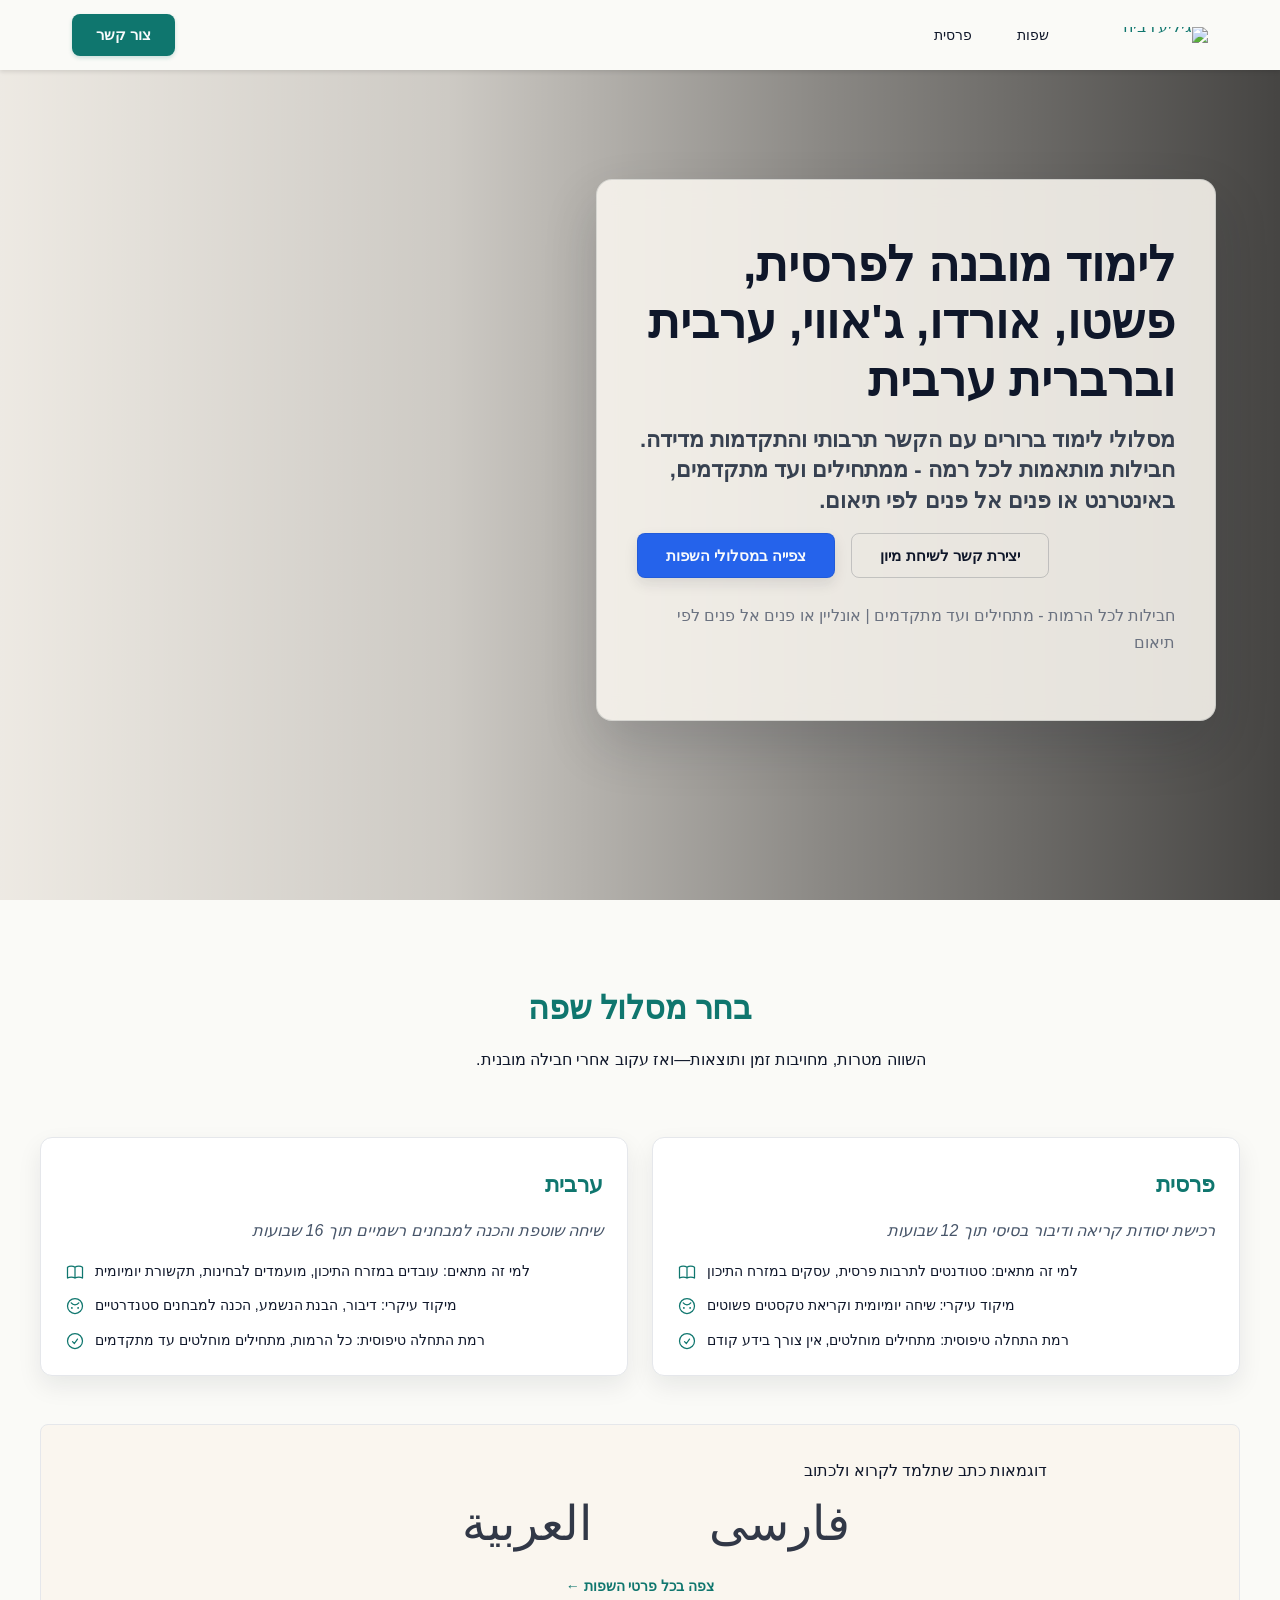
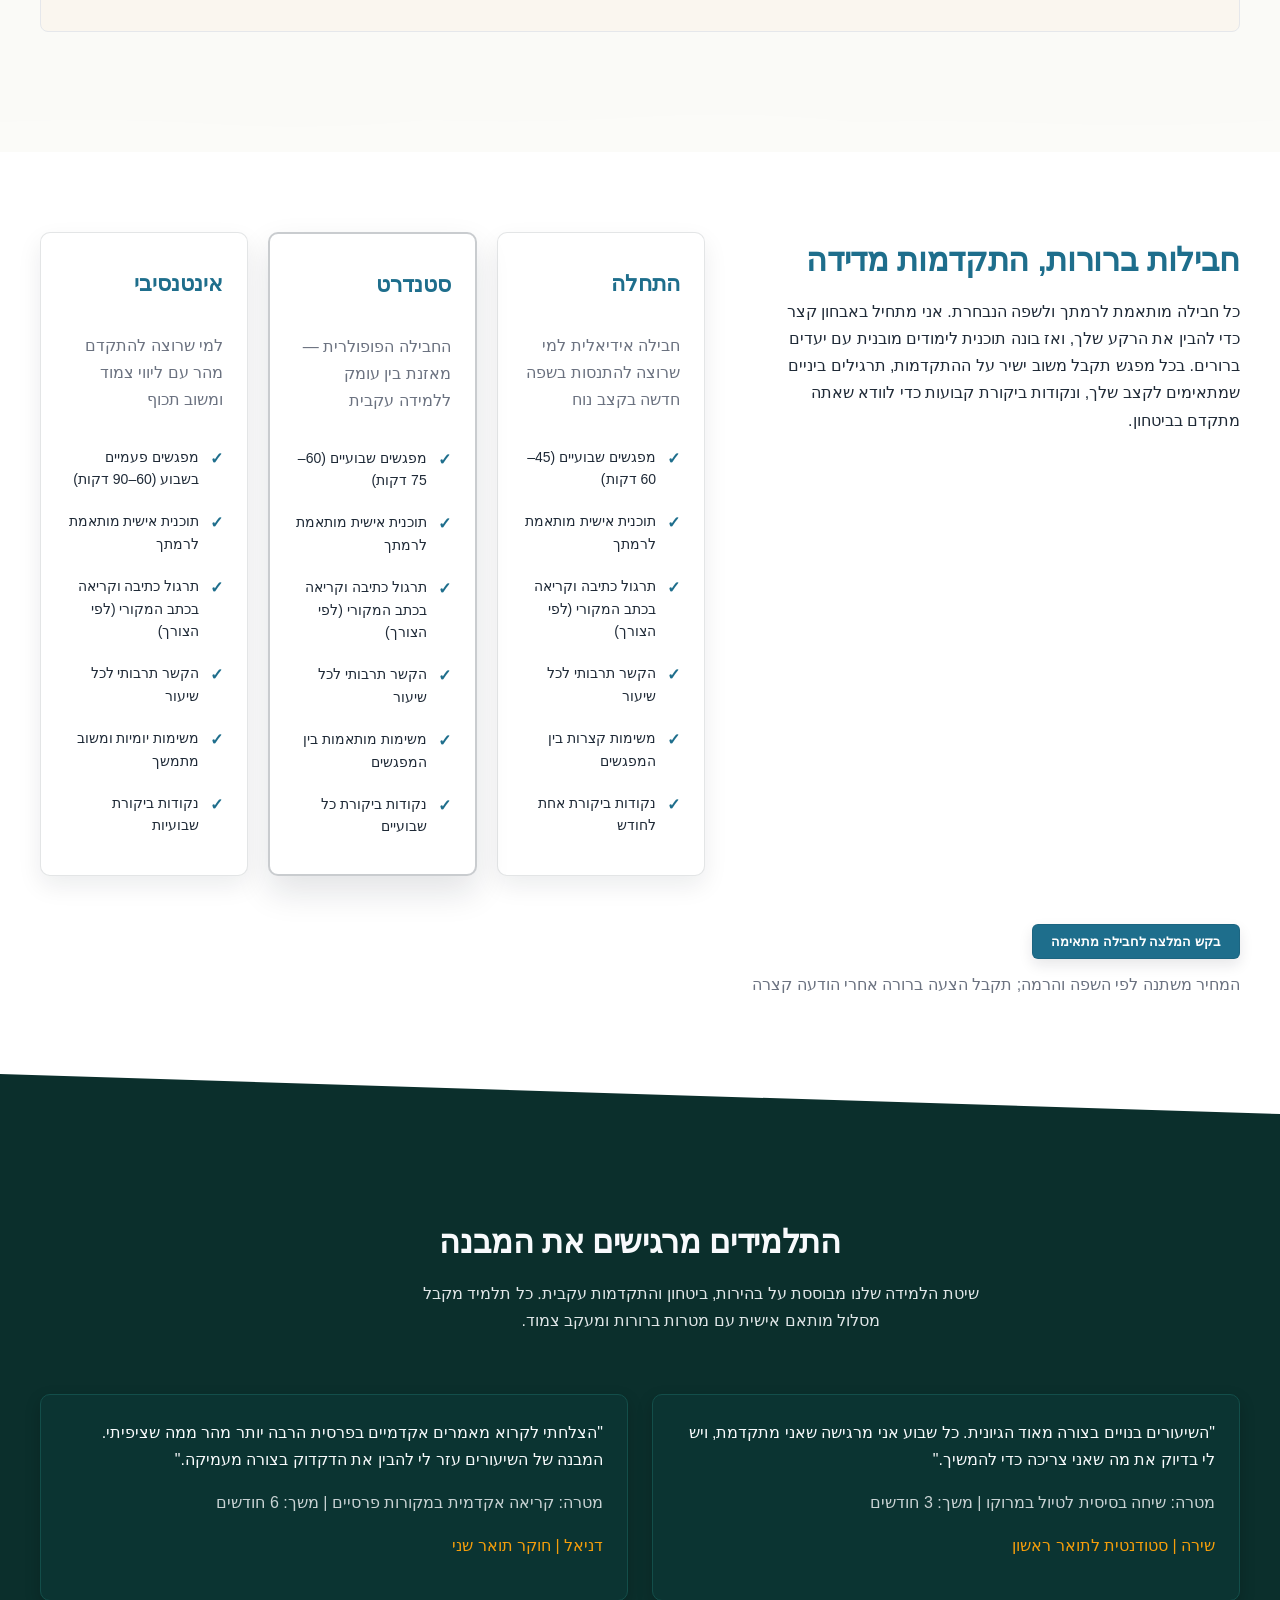
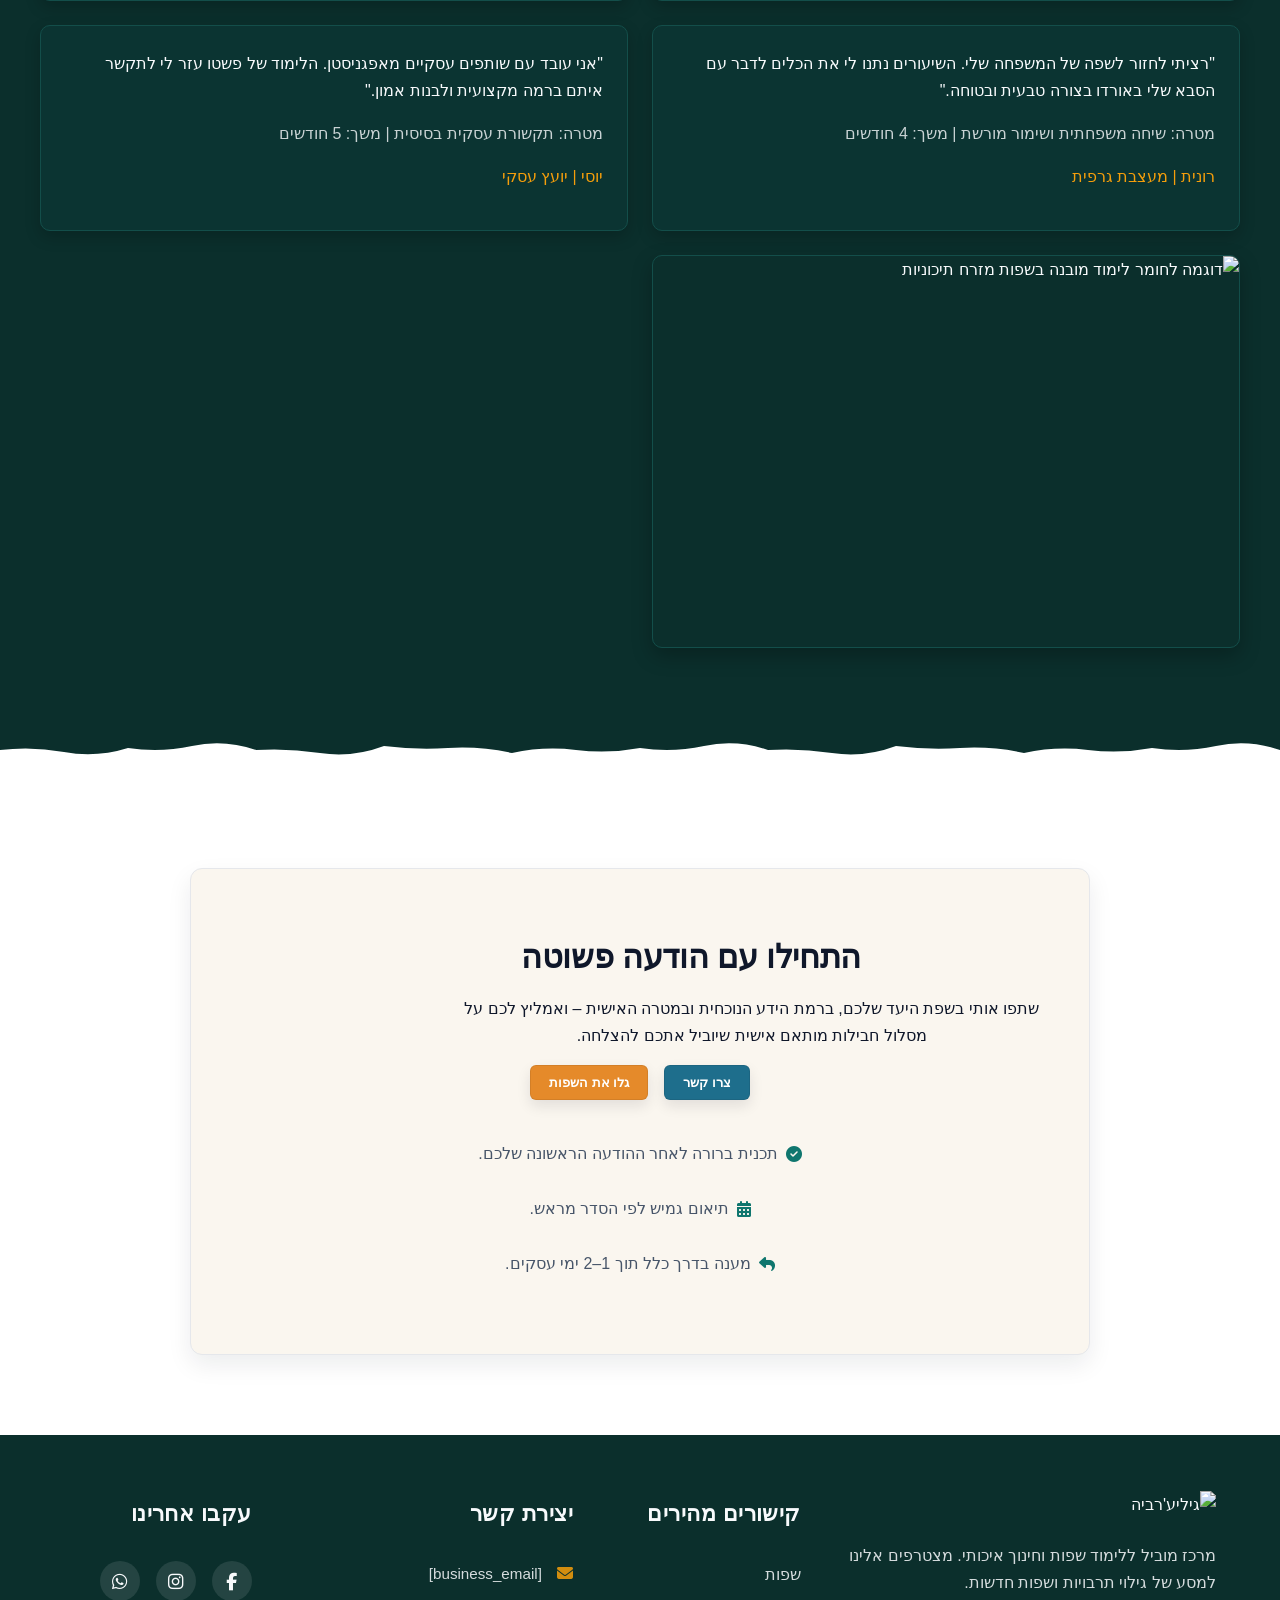
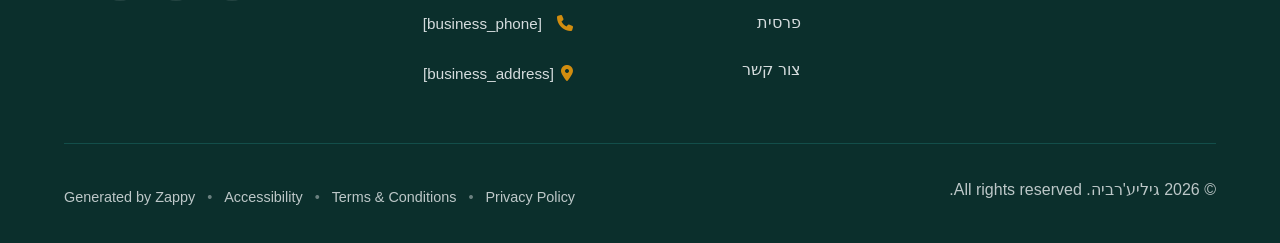
==== commit 8919c561: "Background sync: Progressive GitHub Sync" ====
--- a/public/index.html
+++ b/public/index.html
@@ -1 +1 @@
-<!doctype html><html dir="rtl" lang="he"><head><meta charset="UTF-8"><meta content="width=device-width,initial-scale=1" name="viewport"><meta content="index, follow" name="robots"><title>למדו שפות מזרח תיכוניות עם מורה פרטי מומחה — גיליע&#39;רביה</title><meta content="לימוד פרסית, ערבית, אורדו, פשטו וברברית עם מורה פרטי מנוסה. חבילות לימוד מותאמות אישית לכל שפה. התחילו את המסע הלשוני שלכם עוד היום!" name="description"><meta content="לימוד ערבית, מורה פרטי לפרסית בישראל, לימוד שפות מזרח תיכוניות בהדרכה פרטית, מורה לאורדו ופשטו, לימוד שפות דרום אסיה" name="keywords"><link href="/assets/favicon.ico" rel="icon" type="image/x-icon"><link href="/assets/favicon-16x16.png" rel="icon" type="image/png" sizes="16x16"><link href="/assets/favicon-32x32.png" rel="icon" type="image/png" sizes="32x32"><link href="/assets/favicon-48x48.png" rel="icon" type="image/png" sizes="48x48"><link href="/assets/favicon-192x192.png" rel="icon" type="image/png" sizes="192x192"><link href="/assets/favicon-512x512.png" rel="icon" type="image/png" sizes="512x512"><link href="/assets/apple-touch-icon.png" rel="apple-touch-icon"><script>!function(){"use strict";var t="30eac104-630b-41bf-9811-fc5c2acde9de",e="https://api.zappy5.com/api/analytics/track",a=18e5,n=2592e6,o=!0,i=!0,r=!0;var s=function(){var e="zappy_visitor_"+t,a=null;try{if(a=localStorage.getItem(e)){var o=JSON.parse(a),i=Date.now();if(i-o.created<n)return o.lastSeen=i,localStorage.setItem(e,JSON.stringify(o)),o.id}}catch(t){console.warn("Zappy Analytics: LocalStorage not available")}var r="zv_"+Date.now()+"_"+Math.random().toString(36).substr(2,9);try{localStorage.setItem(e,JSON.stringify({id:r,created:Date.now(),lastSeen:Date.now()}))}catch(t){}return r}(),c=function(){var e="zappy_session_"+t,n=null;try{if(n=sessionStorage.getItem(e)){var o=JSON.parse(n),i=Date.now();if(i-o.timestamp<a)return o.timestamp=i,sessionStorage.setItem(e,JSON.stringify(o)),o.id}}catch(t){console.warn("Zappy Analytics: SessionStorage not available")}var r="zs_"+Date.now()+"_"+Math.random().toString(36).substr(2,9);try{sessionStorage.setItem(e,JSON.stringify({id:r,timestamp:Date.now()}))}catch(t){}return r}();function l(a,n){n=n||{};var o={website_id:t,event_type:a,page_path:window.location.pathname,referrer:document.referrer||"direct",visitor_id:s,session_id:c,metadata:n};if(navigator.sendBeacon){var i=new Blob([JSON.stringify(o)],{type:"application/json"});navigator.sendBeacon(e,i)}else fetch(e,{method:"POST",headers:{"Content-Type":"application/json"},body:JSON.stringify(o),keepalive:!0}).catch(function(t){console.warn("Zappy Analytics: Failed to track event",t)})}o&&l("pageview",{title:document.title,url:window.location.href}),i&&document.addEventListener("click",function(t){var e=t.target;if("BUTTON"===e.tagName||e.closest("button")){var a="BUTTON"===e.tagName?e:e.closest("button");l("click",{element:"button",text:a.textContent.trim().substring(0,100),id:a.id||null,class:a.className||null})}else if("A"===e.tagName||e.closest("a")){var n="A"===e.tagName?e:e.closest("a");l("navigation",{element:"link",text:n.textContent.trim().substring(0,100),href:n.href,external:n.hostname!==window.location.hostname})}},!0),r&&document.addEventListener("submit",function(t){var e=t.target;l("form_submit",{form_id:e.id||null,form_name:e.name||null,form_action:e.action||null,form_method:e.method||"GET"})},!0);var d=Date.now();window.addEventListener("beforeunload",function(){l("page_unload",{time_on_page:Math.floor((Date.now()-d)/1e3),page_path:window.location.pathname})}),window.zappyAnalytics={track:l,getVisitorId:function(){return s},getSessionId:function(){return c}}}()</script><meta content="למדו שפות מזרח תיכוניות עם מורה פרטי מומחה — גיליע'רביה" property="og:title"><meta content="לימוד פרסית, ערבית, אורדו, פשטו וברברית עם מורה פרטי מנוסה. חבילות לימוד מותאמות אישית לכל שפה. התחילו את המסע הלשוני שלכם עוד היום!" property="og:description"><meta content="website" property="og:type"><meta content="he_IL" property="og:locale"><meta content="summary_large_image" name="twitter:card"><meta content="למדו שפות מזרח תיכוניות עם מורה פרטי מומחה — גיליע'רביה" name="twitter:title"><meta content="לימוד פרסית, ערבית, אורדו, פשטו וברברית עם מורה פרטי מנוסה. חבילות לימוד מותאמות אישית לכל שפה. התחילו את המסע הלשוני שלכם עוד היום!" name="twitter:description"><link href="https://cdnjs.cloudflare.com/ajax/libs/font-awesome/6.4.0/css/all.min.css" rel="stylesheet"><link href="/assets/favicon.ico" rel="icon" type="image/x-icon"><link href="/assets/favicon-16x16.png" rel="icon" type="image/png" sizes="16x16"><link href="/assets/favicon-32x32.png" rel="icon" type="image/png" sizes="32x32"><link href="/assets/favicon-48x48.png" rel="icon" type="image/png" sizes="48x48"><link href="/assets/favicon-192x192.png" rel="icon" type="image/png" sizes="192x192"><link href="/assets/favicon-512x512.png" rel="icon" type="image/png" sizes="512x512"><link href="/assets/apple-touch-icon.png" rel="apple-touch-icon"><link href="https://cdn.jsdelivr.net/npm/vanilla-cookieconsent@3/dist/cookieconsent.css" rel="stylesheet"><script src="https://cdn.jsdelivr.net/npm/vanilla-cookieconsent@3/dist/cookieconsent.umd.js"></script><script src="https://cdn.jsdelivr.net/gh/mickidum/acc_toolbar/acctoolbar/acctoolbar.min.js"></script><link href="/styles.css" rel="stylesheet"><style id="zappy-dropdown-submenu-styles">#navMenu li:has(.sub-menu),.nav-menu li:has(.sub-menu),.navbar li:has(.sub-menu),nav li:has(.sub-menu){position:relative}#navMenu .sub-menu,.nav-menu .sub-menu,.navbar .sub-menu,nav .sub-menu{display:block!important;position:absolute!important;top:100%;left:0;min-width:220px;background:#fff;border-radius:8px;box-shadow:0 8px 25px rgba(0,0,0,.15);padding:8px 0;opacity:0;visibility:hidden;transform:translateY(10px);transition:all .3s ease;z-index:1000;list-style:none;pointer-events:none}#navMenu li:hover>.sub-menu,.nav-menu li:hover>.sub-menu,.navbar li:hover>.sub-menu,nav li:hover>.sub-menu{opacity:1!important;visibility:visible!important;transform:translateY(0)!important;pointer-events:auto!important}.sub-menu li{list-style:none;margin:0;padding:0}.sub-menu a{display:block!important;padding:10px 16px!important;color:#333!important;font-weight:500;text-decoration:none;white-space:nowrap;transition:background-color .2s}.sub-menu a:hover{background-color:#f5f5f5}[dir=rtl] .nav-menu .sub-menu,[dir=rtl] .navbar .sub-menu,[dir=rtl] nav .sub-menu,html[lang=ar] .nav-menu .sub-menu,html[lang=ar] .navbar .sub-menu,html[lang=ar] nav .sub-menu,html[lang=he] .nav-menu .sub-menu,html[lang=he] .navbar .sub-menu,html[lang=he] nav .sub-menu{left:auto!important;right:0!important}.sub-menu:empty,.sub-menu:not(:has(li)),.sub-menu:not(:has(li:not(.zappy-hidden-menu-item))){display:none!important;opacity:0!important;visibility:hidden!important;pointer-events:none!important}li:has(.menu-group-title):hover>.sub-menu{opacity:1!important;visibility:visible!important;transform:translateY(0)!important;pointer-events:auto!important}#navMenu>li>.menu-group-title,.nav-menu>li>.menu-group-title{display:inline-block;padding:.5rem 1rem;cursor:default;user-select:none}@media (max-width:768px){#navMenu .sub-menu,.nav-menu .sub-menu,.navbar .sub-menu,nav .sub-menu{position:static!important;transform:none!important;box-shadow:none!important;background:0 0!important;max-height:0;overflow:hidden;opacity:0;visibility:hidden;transition:max-height .3s ease,opacity .3s ease;padding:0!important;border-radius:0!important}.sub-menu.mobile-expanded{max-height:500px!important;opacity:1!important;visibility:visible!important;padding:8px 0 8px 16px!important}[dir=rtl] .sub-menu.mobile-expanded,html[lang=he] .sub-menu.mobile-expanded{padding:8px 16px 8px 0!important}#navMenu li:hover>.sub-menu,.nav-menu li:hover>.sub-menu,.navbar li:hover>.sub-menu,nav li:hover>.sub-menu{opacity:0;visibility:hidden;pointer-events:none}#navMenu li>.sub-menu.mobile-expanded,.nav-menu li>.sub-menu.mobile-expanded,.navbar li>.sub-menu.mobile-expanded,nav li>.sub-menu.mobile-expanded{opacity:1!important;visibility:visible!important;pointer-events:auto!important}#navMenu li:has(.sub-menu),.nav-menu li:has(.sub-menu),.navbar li:has(.sub-menu),nav li:has(.sub-menu){display:flex!important;flex-wrap:wrap!important;align-items:center!important;position:relative!important;min-height:44px!important}#navMenu li:has(.sub-menu)>a,.nav-menu li:has(.sub-menu)>a,.navbar li:has(.sub-menu)>a,nav li:has(.sub-menu)>a{flex:1!important;min-width:0!important}#navMenu li:has(.sub-menu)>.menu-group-title,.nav-menu li:has(.sub-menu)>.menu-group-title,.navbar li:has(.sub-menu)>.menu-group-title,nav li:has(.sub-menu)>.menu-group-title{flex:1!important;min-width:0!important;padding:0!important;line-height:inherit!important}#navMenu li:has(.sub-menu)>.sub-menu,.nav-menu li:has(.sub-menu)>.sub-menu,.navbar li:has(.sub-menu)>.sub-menu,nav li:has(.sub-menu)>.sub-menu{flex-basis:100%!important;width:100%!important}#navMenu li:has(.sub-menu)>a [class*=arrow],#navMenu li:has(.sub-menu)>a [class*=chevron],.nav-menu li:has(.sub-menu)>a .fa-angle-down,.nav-menu li:has(.sub-menu)>a .fa-chevron-down,.nav-menu li:has(.sub-menu)>a [class*=arrow],.nav-menu li:has(.sub-menu)>a [class*=chevron],nav li:has(.sub-menu)>a [class*=arrow],nav li:has(.sub-menu)>a [class*=chevron]{display:none!important;visibility:hidden!important}.mobile-submenu-toggle{display:flex!important;align-items:center!important;justify-content:center!important;width:44px!important;height:auto!important;background:0 0!important;border:none!important;cursor:pointer!important;color:var(--text-dark)!important;position:static!important;flex-shrink:0!important;align-self:stretch!important;z-index:2!important;padding:0!important;margin:0!important}.mobile-submenu-toggle::after{content:''!important;width:0!important;height:0!important;border-left:6px solid transparent!important;border-right:6px solid transparent!important;border-top:7px solid currentColor!important;transition:transform .3s ease!important}.mobile-submenu-toggle.expanded::after{transform:rotate(180deg)!important}.sub-menu a{padding:10px 0!important;display:block!important;color:var(--text-dark)!important}.navbar .sub-menu li a,.zappy-products-dropdown .sub-menu a,nav.navbar .sub-menu li a{color:var(--text-dark)!important}}@media (min-width:769px){.mobile-submenu-toggle{display:none!important}}</style><style id="zappy-widget-visibility">#mic-access-tool-box,#mic-access-tool-general-button,#mic-init-access-tool #mic-access-tool-box,#mic-init-access-tool #mic-access-tool-general-button,#mic-init-access-tool .mic-access-tool-general-button,._access-icon,._access-menu,.mic-access-tool-box,.mic-access-tool-general-button,div[id*=mic-access-tool-box]{display:none!important;visibility:hidden!important;opacity:0!important;pointer-events:none!important}</style></head><body><nav class="navbar" dir="rtl"><button aria-label="Menu" class="mobile-toggle" id="mobileToggle"><svg viewbox="0 0 24 24" fill="none" class="hamburger-icon" height="24" width="24"><path d="M3 12h18M3 6h18M3 18h18" stroke="currentColor" stroke-linecap="round" stroke-width="2"></path></svg><svg viewbox="0 0 24 24" fill="none" class="close-icon" height="24" width="24" style="display:none"><path d="M18 6L6 18M6 6l12 12" stroke="currentColor" stroke-linecap="round" stroke-width="2"></path></svg></button><button aria-label="Call" class="phone-header-btn"><svg viewbox="0 0 24 24" fill="currentColor" height="20" width="20"><path d="M22 16.92v3a2 2 0 0 1-2.18 2 19.79 19.79 0 0 1-8.63-3.07 19.5 19.5 0 0 1-6-6 19.79 19.79 0 0 1-3.07-8.67A2 2 0 0 1 4.11 2h3a2 2 0 0 1 2 1.72 12.84 12.84 0 0 0 .7 2.81 2 2 0 0 1-.45 2.11L8.09 9.91a16 16 0 0 0 6 6l1.27-1.27a2 2 0 0 1 2.11-.45 12.84 12.84 0 0 0 2.81.7A2 2 0 0 1 22 16.92z"></path></svg></button><div class="nav-container"><div class="nav-brand"><a href="/" class="logo-link"><img alt="גיליע&#39;רביה" src="/assets/business-logo.webp" class="logo"></a></div><ul class="nav-menu" id="navMenu"><li><a href="/languages">שפות</a></li><li><a href="/languages/persian">פרסית</a></li></ul><div class="nav-cta-container"><a href="/contact" class="nav-cta-btn">צור קשר</a></div></div></nav><main><section class="index-hero-section" data-layout-spec="בית-hero" data-hero-type="fullscreen-scrim"><div class="index-hero-section__bg-wrapper"><img alt="סביבת לימוד שקטה ומזמינה עם מחברת ערבית פתוחה על שולחן עץ" src="/assets/site-index-hero-bg.webp" class="index-hero-section__bg-image" data-context="Bright, warm tutoring moment: a clean wooden desk with an open notebook showing Arabic script practice, a pen resting on the page, soft natural daylight streaming from a window, creating a calm and focused learning atmosphere. The scene should feel inviting and educational, with subtle warm tones and gentle shadows. The composition should leave clear space in the center-right area for text overlay." data-hero-bg="true" data-placeholder="index-hero-bg" height="1080" width="1920"></div><div class="index-hero-section__scrim" aria-hidden="true"></div><div class="index-hero-section__content-wrapper"><div class="index-hero-section__overlay-card"><h1 class="index-hero-section__headline">לימוד מובנה לפרסית, פשטו, אורדו, ג'אווי, ערבית וברברית ערבית</h1><h3 class="index-hero-section__subtitle">מסלולי לימוד ברורים עם הקשר תרבותי והתקדמות מדידה. חבילות מותאמות לכל רמה - ממתחילים ועד מתקדמים, באינטרנט או פנים אל פנים לפי תיאום.</h3><div class="index-hero-section__cta-row"><a href="/languages" class="index-hero-section__btn-primary">צפייה במסלולי השפות</a><a href="/contact" class="index-hero-section__btn-secondary">יצירת קשר לשיחת מיון</a></div><p class="index-hero-section__micro-proof">חבילות לכל הרמות - מתחילים ועד מתקדמים | אונליין או פנים אל פנים לפי תיאום</p></div></div></section><section class="index-showcase-section" data-layout-spec="בית-showcase"><div class="showcase-container"><div class="showcase-intro"><h2>בחר מסלול שפה</h2><p>השווה מטרות, מחויבות זמן ותוצאות—ואז עקוב אחרי חבילה מובנית.</p></div><div class="showcase-grid zappy-preserve-css-grid" data-original-gap="24px" data-original-item-width="384" data-zappy-auto-grid="true" data-zappy-explicit-columns="true" id="zappy-auto-grid-1772612669003-l29rpq" style="display:grid;grid-template-columns:repeat(3,minmax(0,1fr))"><div class="language-card"><h3 class="zappy-editable">פרסית</h3><p class="zappy-editable card-promise">רכישת יסודות קריאה ודיבור בסיסי תוך 12 שבועות</p><ul class="card-bullets"><li class="zappy-editable"><svg viewbox="0 0 24 24" fill="none" class="bullet-icon" data-element-type="icon" data-icon-type="svg" xmlns="http://www.w3.org/2000/svg" style="cursor:pointer"><path d="M12 6.25278V19.2528M12 6.25278C10.8321 5.47686 9.24649 5 7.5 5C5.75351 5 4.16789 5.47686 3 6.25278V19.2528C4.16789 18.4769 5.75351 18 7.5 18C9.24649 18 10.8321 18.4769 12 19.2528M12 6.25278C13.1679 5.47686 14.7535 5 16.5 5C18.2465 5 19.8321 5.47686 21 6.25278V19.2528C19.8321 18.4769 18.2465 18 16.5 18C14.7535 18 13.1679 18.4769 12 19.2528" stroke="currentColor" stroke-linecap="round" stroke-width="1.5" stroke-linejoin="round"></path></svg><span>למי זה מתאים: סטודנטים לתרבות פרסית, עסקים במזרח התיכון</span></li><li class="zappy-editable"><svg viewbox="0 0 24 24" fill="none" class="bullet-icon" data-element-type="icon" data-icon-type="svg" xmlns="http://www.w3.org/2000/svg"><path d="M7.5 8.25C7.5 8.25 9 10.5 12 10.5C15 10.5 16.5 8.25 16.5 8.25M8.25 14.25H8.26M15.75 14.25H15.76M21 12C21 16.9706 16.9706 21 12 21C7.02944 21 3 16.9706 3 12C3 7.02944 7.02944 3 12 3C16.9706 3 21 7.02944 21 12ZM8.625 14.25C8.625 14.4571 8.45711 14.625 8.25 14.625C8.04289 14.625 7.875 14.4571 7.875 14.25C7.875 14.0429 8.04289 13.875 8.25 13.875C8.45711 13.875 8.625 14.0429 8.625 14.25ZM16.125 14.25C16.125 14.4571 15.9571 14.625 15.75 14.625C15.5429 14.625 15.375 14.4571 15.375 14.25C15.375 14.0429 15.5429 13.875 15.75 13.875C15.9571 13.875 16.125 14.0429 16.125 14.25Z" stroke="currentColor" stroke-linecap="round" stroke-width="1.5" stroke-linejoin="round"></path></svg><span>מיקוד עיקרי: שיחה יומיומית וקריאת טקסטים פשוטים</span></li><li class="zappy-editable"><svg viewbox="0 0 24 24" fill="none" class="bullet-icon" data-element-type="icon" data-icon-type="svg" xmlns="http://www.w3.org/2000/svg"><path d="M9 12.75L11.25 15L15 9.75M21 12C21 16.9706 16.9706 21 12 21C7.02944 21 3 16.9706 3 12C3 7.02944 7.02944 3 12 3C16.9706 3 21 7.02944 21 12Z" stroke="currentColor" stroke-linecap="round" stroke-width="1.5" stroke-linejoin="round"></path></svg><span>רמת התחלה טיפוסית: מתחילים מוחלטים, אין צורך בידע קודם</span></li></ul></div><div class="language-card"><h3 class="zappy-editable">ערבית</h3><p class="zappy-editable card-promise">שיחה שוטפת והכנה למבחנים רשמיים תוך 16 שבועות</p><ul class="card-bullets"><li class="zappy-editable"><svg viewbox="0 0 24 24" fill="none" class="bullet-icon" data-element-type="icon" data-icon-type="svg" xmlns="http://www.w3.org/2000/svg"><path d="M12 6.25278V19.2528M12 6.25278C10.8321 5.47686 9.24649 5 7.5 5C5.75351 5 4.16789 5.47686 3 6.25278V19.2528C4.16789 18.4769 5.75351 18 7.5 18C9.24649 18 10.8321 18.4769 12 19.2528M12 6.25278C13.1679 5.47686 14.7535 5 16.5 5C18.2465 5 19.8321 5.47686 21 6.25278V19.2528C19.8321 18.4769 18.2465 18 16.5 18C14.7535 18 13.1679 18.4769 12 19.2528" stroke="currentColor" stroke-linecap="round" stroke-width="1.5" stroke-linejoin="round"></path></svg><span>למי זה מתאים: עובדים במזרח התיכון, מועמדים לבחינות, תקשורת יומיומית</span></li><li class="zappy-editable"><svg viewbox="0 0 24 24" fill="none" class="bullet-icon" data-element-type="icon" data-icon-type="svg" xmlns="http://www.w3.org/2000/svg"><path d="M7.5 8.25C7.5 8.25 9 10.5 12 10.5C15 10.5 16.5 8.25 16.5 8.25M8.25 14.25H8.26M15.75 14.25H15.76M21 12C21 16.9706 16.9706 21 12 21C7.02944 21 3 16.9706 3 12C3 7.02944 7.02944 3 12 3C16.9706 3 21 7.02944 21 12ZM8.625 14.25C8.625 14.4571 8.45711 14.625 8.25 14.625C8.04289 14.625 7.875 14.4571 7.875 14.25C7.875 14.0429 8.04289 13.875 8.25 13.875C8.45711 13.875 8.625 14.0429 8.625 14.25ZM16.125 14.25C16.125 14.4571 15.9571 14.625 15.75 14.625C15.5429 14.625 15.375 14.4571 15.375 14.25C15.375 14.0429 15.5429 13.875 15.75 13.875C15.9571 13.875 16.125 14.0429 16.125 14.25Z" stroke="currentColor" stroke-linecap="round" stroke-width="1.5" stroke-linejoin="round"></path></svg><span>מיקוד עיקרי: דיבור, הבנת הנשמע, הכנה למבחנים סטנדרטיים</span></li><li class="zappy-editable"><svg viewbox="0 0 24 24" fill="none" class="bullet-icon" data-element-type="icon" data-icon-type="svg" xmlns="http://www.w3.org/2000/svg"><path d="M9 12.75L11.25 15L15 9.75M21 12C21 16.9706 16.9706 21 12 21C7.02944 21 3 16.9706 3 12C3 7.02944 7.02944 3 12 3C16.9706 3 21 7.02944 21 12Z" stroke="currentColor" stroke-linecap="round" stroke-width="1.5" stroke-linejoin="round"></path></svg><span>רמת התחלה טיפוסית: כל הרמות, מתחילים מוחלטים עד מתקדמים</span></li></ul></div><div class="language-card"><h3 class="zappy-editable">ערבית ברברית</h3><p class="zappy-editable card-promise">הבנת ניבים מגרביים ותקשורת אותנטית תוך 10 שבועות</p><ul class="card-bullets"><li class="zappy-editable"><svg viewbox="0 0 24 24" fill="none" class="bullet-icon" data-element-type="icon" data-icon-type="svg" xmlns="http://www.w3.org/2000/svg"><path d="M12 6.25278V19.2528M12 6.25278C10.8321 5.47686 9.24649 5 7.5 5C5.75351 5 4.16789 5.47686 3 6.25278V19.2528C4.16789 18.4769 5.75351 18 7.5 18C9.24649 18 10.8321 18.4769 12 19.2528M12 6.25278C13.1679 5.47686 14.7535 5 16.5 5C18.2465 5 19.8321 5.47686 21 6.25278V19.2528C19.8321 18.4769 18.2465 18 16.5 18C14.7535 18 13.1679 18.4769 12 19.2528" stroke="currentColor" stroke-linecap="round" stroke-width="1.5" stroke-linejoin="round"></path></svg><span>למי זה מתאים: נוסעים לצפון אפריקה, חוקרי אתנוגרפיה ותרבות מגרבית</span></li><li class="zappy-editable"><svg viewbox="0 0 24 24" fill="none" class="bullet-icon" data-element-type="icon" data-icon-type="svg" xmlns="http://www.w3.org/2000/svg"><path d="M7.5 8.25C7.5 8.25 9 10.5 12 10.5C15 10.5 16.5 8.25 16.5 8.25M8.25 14.25H8.26M15.75 14.25H15.76M21 12C21 16.9706 16.9706 21 12 21C7.02944 21 3 16.9706 3 12C3 7.02944 7.02944 3 12 3C16.9706 3 21 7.02944 21 12ZM8.625 14.25C8.625 14.4571 8.45711 14.625 8.25 14.625C8.04289 14.625 7.875 14.4571 7.875 14.25C7.875 14.0429 8.04289 13.875 8.25 13.875C8.45711 13.875 8.625 14.0429 8.625 14.25ZM16.125 14.25C16.125 14.4571 15.9571 14.625 15.75 14.625C15.5429 14.625 15.375 14.4571 15.375 14.25C15.375 14.0429 15.5429 13.875 15.75 13.875C15.9571 13.875 16.125 14.0429 16.125 14.25Z" stroke="currentColor" stroke-linecap="round" stroke-width="1.5" stroke-linejoin="round"></path></svg><span>מיקוד עיקרי: הבנת ניבים אזוריים, אוצר מילים שוק ורחוב</span></li><li class="zappy-editable"><svg viewbox="0 0 24 24" fill="none" class="bullet-icon" data-element-type="icon" data-icon-type="svg" xmlns="http://www.w3.org/2000/svg"><path d="M9 12.75L11.25 15L15 9.75M21 12C21 16.9706 16.9706 21 12 21C7.02944 21 3 16.9706 3 12C3 7.02944 7.02944 3 12 3C16.9706 3 21 7.02944 21 12Z" stroke="currentColor" stroke-linecap="round" stroke-width="1.5" stroke-linejoin="round"></path></svg><span>רמת התחלה טיפוסית: רקע בערבית תקנית מומלץ, מתקדמים בלבד</span></li></ul></div></div><div class="script-band"><p class="script-intro">דוגמאות כתב שתלמד לקרוא ולכתוב</p><div class="script-samples" dir="rtl" lang="ar"><span class="script-glyph persian">فارسی</span><span class="script-glyph pashto">&nbsp; پښتو&nbsp;&nbsp;</span><span class="script-glyph urdu">اردو&nbsp;&nbsp;</span><span class="script-glyph jawi">جاوي&nbsp;&nbsp;</span><span class="script-glyph arabic">العربية</span><span class="script-glyph berber"><br></span></div><a href="/languages" class="script-cta">צפה בכל פרטי השפות ←</a></div></div><div class="showcase-divider-wrapper"><svg viewbox="0 0 1200 60" xmlns="http://www.w3.org/2000/svg" aria-hidden="true" preserveaspectratio="none"><path d="M0,60 L0,30 Q100,25 200,32 T400,28 Q500,32 600,25 T800,30 Q900,28 1000,32 T1200,28 L1200,60 Z" fill="#FFFFFF" opacity="0.15"></path></svg></div></section><section class="index-pricing-section" data-layout-spec="בית-pricing"><div class="index-pricing-container"><div class="index-pricing-grid"><div class="index-pricing-content"><h2>חבילות ברורות, התקדמות מדידה</h2><p>כל חבילה מותאמת לרמתך ולשפה הנבחרת. אני מתחיל באבחון קצר כדי להבין את הרקע שלך, ואז בונה תוכנית לימודים מובנית עם יעדים ברורים. בכל מפגש תקבל משוב ישיר על ההתקדמות, תרגילים ביניים שמתאימים לקצב שלך, ונקודות ביקורת קבועות כדי לוודא שאתה מתקדם בביטחון.</p></div><div class="index-pricing-table"><div class="index-pricing-card"><h3>התחלה</h3><p class="index-pricing-card-desc">חבילה אידיאלית למי שרוצה להתנסות בשפה חדשה בקצב נוח</p><ul class="index-pricing-list"><li>מפגשים שבועיים (45–60 דקות)</li><li>תוכנית אישית מותאמת לרמתך</li><li>תרגול כתיבה וקריאה בכתב המקורי (לפי הצורך)</li><li>הקשר תרבותי לכל שיעור</li><li>משימות קצרות בין המפגשים</li><li>נקודות ביקורת אחת לחודש</li></ul></div><div class="index-pricing-card index-pricing-card-recommended"><h3>סטנדרט</h3><p class="index-pricing-card-desc">החבילה הפופולרית — מאזנת בין עומק ללמידה עקבית</p><ul class="index-pricing-list"><li>מפגשים שבועיים (60–75 דקות)</li><li>תוכנית אישית מותאמת לרמתך</li><li>תרגול כתיבה וקריאה בכתב המקורי (לפי הצורך)</li><li>הקשר תרבותי לכל שיעור</li><li>משימות מותאמות בין המפגשים</li><li>נקודות ביקורת כל שבועיים</li></ul></div><div class="index-pricing-card"><h3>אינטנסיבי</h3><p class="index-pricing-card-desc">למי שרוצה להתקדם מהר עם ליווי צמוד ומשוב תכוף</p><ul class="index-pricing-list"><li>מפגשים פעמיים בשבוע (60–90 דקות)</li><li>תוכנית אישית מותאמת לרמתך</li><li>תרגול כתיבה וקריאה בכתב המקורי (לפי הצורך)</li><li>הקשר תרבותי לכל שיעור</li><li>משימות יומיות ומשוב מתמשך</li><li>נקודות ביקורת שבועיות</li></ul></div></div></div><div class="index-pricing-cta-wrapper"><a href="/contact" class="index-pricing-cta">בקש המלצה לחבילה מתאימה</a><p class="index-pricing-note">המחיר משתנה לפי השפה והרמה; תקבל הצעה ברורה אחרי הודעה קצרה</p></div></div><div class="index-pricing-divider-wrapper"><svg viewbox="0 0 1200 80" xmlns="http://www.w3.org/2000/svg" aria-hidden="true" preserveaspectratio="none"><path d="M0,80 L0,20 L1200,60 L1200,80 Z" fill="var(--bg-dark)"></path></svg></div></section><section class="index-testimonials-section" data-layout-spec="בית-testimonials"><div class="index-testimonials-container"><div class="index-testimonials-intro"><h2>התלמידים מרגישים את המבנה</h2><p>שיטת הלמידה שלנו מבוססת על בהירות, ביטחון והתקדמות עקבית. כל תלמיד מקבל מסלול מותאם אישית עם מטרות ברורות ומעקב צמוד.</p></div><div class="index-testimonials-grid"><div class="index-testimonials-card"><p class="index-testimonials-quote">"השיעורים בנויים בצורה מאוד הגיונית. כל שבוע אני מרגישה שאני מתקדמת, ויש לי בדיוק את מה שאני צריכה כדי להמשיך."</p><p class="index-testimonials-context">מטרה: שיחה בסיסית לטיול במרוקו | משך: 3 חודשים</p><p class="index-testimonials-attribution">שירה | סטודנטית לתואר ראשון</p></div><div class="index-testimonials-card"><p class="index-testimonials-quote">"הצלחתי לקרוא מאמרים אקדמיים בפרסית הרבה יותר מהר ממה שציפיתי. המבנה של השיעורים עזר לי להבין את הדקדוק בצורה מעמיקה."</p><p class="index-testimonials-context">מטרה: קריאה אקדמית במקורות פרסיים | משך: 6 חודשים</p><p class="index-testimonials-attribution">דניאל | חוקר תואר שני</p></div><div class="index-testimonials-card"><p class="index-testimonials-quote">"רציתי לחזור לשפה של המשפחה שלי. השיעורים נתנו לי את הכלים לדבר עם הסבא שלי באורדו בצורה טבעית ובטוחה."</p><p class="index-testimonials-context">מטרה: שיחה משפחתית ושימור מורשת | משך: 4 חודשים</p><p class="index-testimonials-attribution">רונית | מעצבת גרפית</p></div><div class="index-testimonials-card"><p class="index-testimonials-quote">"אני עובד עם שותפים עסקיים מאפגניסטן. הלימוד של פשטו עזר לי לתקשר איתם ברמה מקצועית ולבנות אמון."</p><p class="index-testimonials-context">מטרה: תקשורת עסקית בסיסית | משך: 5 חודשים</p><p class="index-testimonials-attribution">יוסי | יועץ עסקי</p></div><div class="index-testimonials-image-wrapper"><img alt="דוגמה לחומר לימוד מובנה בשפות מזרח תיכוניות" src="/assets/site-index-testimonials-image-1.webp" data-context="A clean, professional screenshot-style image of a language learning worksheet or annotated text page for Middle Eastern languages (Persian, Arabic, Pashto, or Urdu). The page should show structured lesson material with clear headings, bullet points, vocabulary lists, and handwritten-style annotations or highlights. Use a neutral, organized layout that conveys educational structure and clarity. No personal data or faces. The design should feel like a professional tutoring material page with clean typography and organized sections." data-placeholder="index-testimonials-image-1" height="400" width="600"></div></div></div><div class="index-testimonials-divider-wrapper"><svg viewbox="0 0 1200 80" xmlns="http://www.w3.org/2000/svg" aria-hidden="true" preserveaspectratio="none"><path d="M0,80 L0,42 Q30,38 60,44 T120,40 Q150,45 180,38 T240,42 Q270,40 300,45 T360,38 Q390,42 420,40 T480,45 Q510,38 540,42 T600,40 Q630,45 660,38 T720,42 Q750,40 780,45 T840,38 Q870,42 900,40 T960,45 Q990,38 1020,42 T1080,40 Q1110,45 1140,38 T1200,42 L1200,80 Z" fill="#FFFFFF"></path></svg></div></section><section class="index-cta-section" data-layout-spec="בית-cta"><div class="index-cta-container"><div class="index-cta-panel"><h2 class="index-cta-heading">התחילו עם הודעה פשוטה</h2><p class="index-cta-description">שתפו אותי בשפת היעד שלכם, ברמת הידע הנוכחית ובמטרה האישית – ואמליץ לכם על מסלול חבילות מותאם אישית שיוביל אתכם להצלחה.</p><div class="index-cta-buttons"><a href="/contact" class="index-cta-btn btn-primary">צרו קשר</a><a href="/languages" class="index-cta-btn btn-secondary">גלו את השפות</a></div><div class="index-cta-reassurance"><p class="index-cta-reassurance-item"><i class="fas fa-check-circle" aria-hidden="true"></i>תכנית ברורה לאחר ההודעה הראשונה שלכם.</p><p class="index-cta-reassurance-item"><i class="fas fa-calendar-alt" aria-hidden="true"></i>תיאום גמיש לפי הסדר מראש.</p><p class="index-cta-reassurance-item"><i class="fas fa-reply" aria-hidden="true"></i>מענה בדרך כלל תוך 1–2 ימי עסקים.</p></div></div></div></section></main><footer class="site-footer"><div class="footer-container"><div class="footer-top"><div class="footer-column footer-company"><img alt="גיליע&#39;רביה" src="/assets/business-logo.webp" class="logo"><p class="footer-description">מרכז מוביל ללימוד שפות וחינוך איכותי. מצטרפים אלינו למסע של גילוי תרבויות ושפות חדשות.</p></div><div class="footer-column footer-links"><h3 class="footer-heading">קישורים מהירים</h3><ul class="footer-menu"><li><a href="/languages">שפות</a></li><li><a href="/languages/persian">פרסית</a></li><li><a href="/contact">צור קשר</a></li></ul></div><div class="footer-column footer-contact"><h3 class="footer-heading">יצירת קשר</h3><ul class="contact-list"><li><i class="fas fa-envelope"></i><a href="mailto:[business_email]">[business_email]</a></li><li><i class="fas fa-phone"></i><a href="tel:[business_phone]">[business_phone]</a></li><li><a href="/"><i class="fas fa-map-marker-alt"></i><span>[business_address]</span></a></li></ul></div><div class="footer-column footer-social"><h3 class="footer-heading">עקבו אחרינו</h3><div class="social-links"><a href="[facebook_handle]" aria-label="Facebook"><i class="fab fa-facebook-f"></i></a><a href="[instagram_handle]" aria-label="Instagram"><i class="fab fa-instagram"></i></a><a href="[whatsapp_handle]" aria-label="WhatsApp"><i class="fab fa-whatsapp"></i></a></div></div></div><div class="footer-bottom"><div class="footer-bottom-content"><p class="copyright">© 2026 גיליע'רביה. All rights reserved.</p><div class="footer-legal"><a href="/privacy">Privacy Policy</a><span class="separator">•</span><a href="/terms">Terms &amp; Conditions</a><span class="separator">•</span><a href="/accessibility">Accessibility</a><span class="separator">•</span><a href="https://zappy5.com" class="zappy-attribution" target="_blank">Generated by Zappy</a></div></div></div></div></footer><a href="https://wa.me/[whatsapp_handle]" class="whatsapp-float" aria-label="WhatsApp"><i class="fab fa-whatsapp"></i></a><div data-integration="accessibility:toolbar"></div><script src="/script.js"></script><script id="zappy-mobile-submenu-script">!function(){function e(){if(window.innerWidth>768)return document.querySelectorAll(".mobile-submenu-toggle").forEach(function(e){e.remove()}),void document.querySelectorAll(".sub-menu.mobile-expanded").forEach(function(e){e.classList.remove("mobile-expanded")});document.querySelectorAll(".nav-menu li:has(.sub-menu), nav li:has(.sub-menu), .navbar li:has(.sub-menu), #navMenu li:has(.sub-menu)").forEach(function(e){if(!e.querySelector(".mobile-submenu-toggle")){var t=e.querySelector(".sub-menu"),n=e.querySelector(":scope > a");if(t&&n){var o=document.createElement("button");o.className="mobile-submenu-toggle",o.setAttribute("aria-label","Toggle submenu"),o.setAttribute("type","button"),n.insertAdjacentElement("afterend",o),o.addEventListener("click",function(e){e.preventDefault(),e.stopPropagation(),document.querySelectorAll(".sub-menu.mobile-expanded").forEach(function(e){if(e!==t){e.classList.remove("mobile-expanded");var n=e.parentElement.querySelector(".mobile-submenu-toggle");n&&n.classList.remove("expanded")}}),t.classList.toggle("mobile-expanded"),o.classList.toggle("expanded")})}}})}var t;"loading"===document.readyState?document.addEventListener("DOMContentLoaded",e):e(),window.addEventListener("resize",function(){clearTimeout(t),t=setTimeout(e,250)});var n=new MutationObserver(function(t){t.forEach(function(t){if("attributes"===t.type){var n=t.target;n.classList&&(n.classList.contains("active")||n.classList.contains("open"))&&setTimeout(e,100)}})});setTimeout(function(){document.querySelectorAll(".mobile-menu, .nav-menu, #navMenu, nav").forEach(function(e){n.observe(e,{attributes:!0,attributeFilter:["class","style"]})})},500)}()</script></body></html>+<!doctype html><html dir="rtl" lang="he"><head><meta charset="UTF-8"><meta content="width=device-width,initial-scale=1" name="viewport"><meta content="index, follow" name="robots"><title>למדו שפות מזרח תיכוניות עם מורה פרטי מומחה — גיליע&#39;רביה</title><meta content="לימוד פרסית, ערבית, אורדו, פשטו וברברית עם מורה פרטי מנוסה. חבילות לימוד מותאמות אישית לכל שפה. התחילו את המסע הלשוני שלכם עוד היום!" name="description"><meta content="לימוד ערבית, מורה פרטי לפרסית בישראל, לימוד שפות מזרח תיכוניות בהדרכה פרטית, מורה לאורדו ופשטו, לימוד שפות דרום אסיה" name="keywords"><link href="/assets/favicon.ico" rel="icon" type="image/x-icon"><link href="/assets/favicon-16x16.png" rel="icon" type="image/png" sizes="16x16"><link href="/assets/favicon-32x32.png" rel="icon" type="image/png" sizes="32x32"><link href="/assets/favicon-48x48.png" rel="icon" type="image/png" sizes="48x48"><link href="/assets/favicon-192x192.png" rel="icon" type="image/png" sizes="192x192"><link href="/assets/favicon-512x512.png" rel="icon" type="image/png" sizes="512x512"><link href="/assets/apple-touch-icon.png" rel="apple-touch-icon"><script>!function(){"use strict";var t="30eac104-630b-41bf-9811-fc5c2acde9de",e="https://api.zappy5.com/api/analytics/track",a=18e5,n=2592e6,o=!0,i=!0,r=!0;var s=function(){var e="zappy_visitor_"+t,a=null;try{if(a=localStorage.getItem(e)){var o=JSON.parse(a),i=Date.now();if(i-o.created<n)return o.lastSeen=i,localStorage.setItem(e,JSON.stringify(o)),o.id}}catch(t){console.warn("Zappy Analytics: LocalStorage not available")}var r="zv_"+Date.now()+"_"+Math.random().toString(36).substr(2,9);try{localStorage.setItem(e,JSON.stringify({id:r,created:Date.now(),lastSeen:Date.now()}))}catch(t){}return r}(),c=function(){var e="zappy_session_"+t,n=null;try{if(n=sessionStorage.getItem(e)){var o=JSON.parse(n),i=Date.now();if(i-o.timestamp<a)return o.timestamp=i,sessionStorage.setItem(e,JSON.stringify(o)),o.id}}catch(t){console.warn("Zappy Analytics: SessionStorage not available")}var r="zs_"+Date.now()+"_"+Math.random().toString(36).substr(2,9);try{sessionStorage.setItem(e,JSON.stringify({id:r,timestamp:Date.now()}))}catch(t){}return r}();function l(a,n){n=n||{};var o={website_id:t,event_type:a,page_path:window.location.pathname,referrer:document.referrer||"direct",visitor_id:s,session_id:c,metadata:n};if(navigator.sendBeacon){var i=new Blob([JSON.stringify(o)],{type:"application/json"});navigator.sendBeacon(e,i)}else fetch(e,{method:"POST",headers:{"Content-Type":"application/json"},body:JSON.stringify(o),keepalive:!0}).catch(function(t){console.warn("Zappy Analytics: Failed to track event",t)})}o&&l("pageview",{title:document.title,url:window.location.href}),i&&document.addEventListener("click",function(t){var e=t.target;if("BUTTON"===e.tagName||e.closest("button")){var a="BUTTON"===e.tagName?e:e.closest("button");l("click",{element:"button",text:a.textContent.trim().substring(0,100),id:a.id||null,class:a.className||null})}else if("A"===e.tagName||e.closest("a")){var n="A"===e.tagName?e:e.closest("a");l("navigation",{element:"link",text:n.textContent.trim().substring(0,100),href:n.href,external:n.hostname!==window.location.hostname})}},!0),r&&document.addEventListener("submit",function(t){var e=t.target;l("form_submit",{form_id:e.id||null,form_name:e.name||null,form_action:e.action||null,form_method:e.method||"GET"})},!0);var d=Date.now();window.addEventListener("beforeunload",function(){l("page_unload",{time_on_page:Math.floor((Date.now()-d)/1e3),page_path:window.location.pathname})}),window.zappyAnalytics={track:l,getVisitorId:function(){return s},getSessionId:function(){return c}}}()</script><meta content="למדו שפות מזרח תיכוניות עם מורה פרטי מומחה — גיליע'רביה" property="og:title"><meta content="לימוד פרסית, ערבית, אורדו, פשטו וברברית עם מורה פרטי מנוסה. חבילות לימוד מותאמות אישית לכל שפה. התחילו את המסע הלשוני שלכם עוד היום!" property="og:description"><meta content="website" property="og:type"><meta content="he_IL" property="og:locale"><meta content="summary_large_image" name="twitter:card"><meta content="למדו שפות מזרח תיכוניות עם מורה פרטי מומחה — גיליע'רביה" name="twitter:title"><meta content="לימוד פרסית, ערבית, אורדו, פשטו וברברית עם מורה פרטי מנוסה. חבילות לימוד מותאמות אישית לכל שפה. התחילו את המסע הלשוני שלכם עוד היום!" name="twitter:description"><link href="https://cdnjs.cloudflare.com/ajax/libs/font-awesome/6.4.0/css/all.min.css" rel="stylesheet"><link href="/assets/favicon.ico" rel="icon" type="image/x-icon"><link href="/assets/favicon-16x16.png" rel="icon" type="image/png" sizes="16x16"><link href="/assets/favicon-32x32.png" rel="icon" type="image/png" sizes="32x32"><link href="/assets/favicon-48x48.png" rel="icon" type="image/png" sizes="48x48"><link href="/assets/favicon-192x192.png" rel="icon" type="image/png" sizes="192x192"><link href="/assets/favicon-512x512.png" rel="icon" type="image/png" sizes="512x512"><link href="/assets/apple-touch-icon.png" rel="apple-touch-icon"><link href="https://cdn.jsdelivr.net/npm/vanilla-cookieconsent@3/dist/cookieconsent.css" rel="stylesheet"><script src="https://cdn.jsdelivr.net/npm/vanilla-cookieconsent@3/dist/cookieconsent.umd.js"></script><script src="https://cdn.jsdelivr.net/gh/mickidum/acc_toolbar/acctoolbar/acctoolbar.min.js"></script><link href="/styles.css" rel="stylesheet"><style id="zappy-dropdown-submenu-styles">#navMenu li:has(.sub-menu),.nav-menu li:has(.sub-menu),.navbar li:has(.sub-menu),nav li:has(.sub-menu){position:relative}#navMenu .sub-menu,.nav-menu .sub-menu,.navbar .sub-menu,nav .sub-menu{display:block!important;position:absolute!important;top:100%;left:0;min-width:220px;background:#fff;border-radius:8px;box-shadow:0 8px 25px rgba(0,0,0,.15);padding:8px 0;opacity:0;visibility:hidden;transform:translateY(10px);transition:all .3s ease;z-index:1000;list-style:none;pointer-events:none}#navMenu li:hover>.sub-menu,.nav-menu li:hover>.sub-menu,.navbar li:hover>.sub-menu,nav li:hover>.sub-menu{opacity:1!important;visibility:visible!important;transform:translateY(0)!important;pointer-events:auto!important}.sub-menu li{list-style:none;margin:0;padding:0}.sub-menu a{display:block!important;padding:10px 16px!important;color:#333!important;font-weight:500;text-decoration:none;white-space:nowrap;transition:background-color .2s}.sub-menu a:hover{background-color:#f5f5f5}[dir=rtl] .nav-menu .sub-menu,[dir=rtl] .navbar .sub-menu,[dir=rtl] nav .sub-menu,html[lang=ar] .nav-menu .sub-menu,html[lang=ar] .navbar .sub-menu,html[lang=ar] nav .sub-menu,html[lang=he] .nav-menu .sub-menu,html[lang=he] .navbar .sub-menu,html[lang=he] nav .sub-menu{left:auto!important;right:0!important}.sub-menu:empty,.sub-menu:not(:has(li)),.sub-menu:not(:has(li:not(.zappy-hidden-menu-item))){display:none!important;opacity:0!important;visibility:hidden!important;pointer-events:none!important}li:has(.menu-group-title):hover>.sub-menu{opacity:1!important;visibility:visible!important;transform:translateY(0)!important;pointer-events:auto!important}#navMenu>li>.menu-group-title,.nav-menu>li>.menu-group-title{display:inline-block;padding:.5rem 1rem;cursor:default;user-select:none}@media (max-width:768px){#navMenu .sub-menu,.nav-menu .sub-menu,.navbar .sub-menu,nav .sub-menu{position:static!important;transform:none!important;box-shadow:none!important;background:0 0!important;max-height:0;overflow:hidden;opacity:0;visibility:hidden;transition:max-height .3s ease,opacity .3s ease;padding:0!important;border-radius:0!important}.sub-menu.mobile-expanded{max-height:500px!important;opacity:1!important;visibility:visible!important;padding:8px 0 8px 16px!important}[dir=rtl] .sub-menu.mobile-expanded,html[lang=he] .sub-menu.mobile-expanded{padding:8px 16px 8px 0!important}#navMenu li:hover>.sub-menu,.nav-menu li:hover>.sub-menu,.navbar li:hover>.sub-menu,nav li:hover>.sub-menu{opacity:0;visibility:hidden;pointer-events:none}#navMenu li>.sub-menu.mobile-expanded,.nav-menu li>.sub-menu.mobile-expanded,.navbar li>.sub-menu.mobile-expanded,nav li>.sub-menu.mobile-expanded{opacity:1!important;visibility:visible!important;pointer-events:auto!important}#navMenu li:has(.sub-menu),.nav-menu li:has(.sub-menu),.navbar li:has(.sub-menu),nav li:has(.sub-menu){display:flex!important;flex-wrap:wrap!important;align-items:center!important;position:relative!important;min-height:44px!important}#navMenu li:has(.sub-menu)>a,.nav-menu li:has(.sub-menu)>a,.navbar li:has(.sub-menu)>a,nav li:has(.sub-menu)>a{flex:1!important;min-width:0!important}#navMenu li:has(.sub-menu)>.menu-group-title,.nav-menu li:has(.sub-menu)>.menu-group-title,.navbar li:has(.sub-menu)>.menu-group-title,nav li:has(.sub-menu)>.menu-group-title{flex:1!important;min-width:0!important;padding:0!important;line-height:inherit!important}#navMenu li:has(.sub-menu)>.sub-menu,.nav-menu li:has(.sub-menu)>.sub-menu,.navbar li:has(.sub-menu)>.sub-menu,nav li:has(.sub-menu)>.sub-menu{flex-basis:100%!important;width:100%!important}#navMenu li:has(.sub-menu)>a [class*=arrow],#navMenu li:has(.sub-menu)>a [class*=chevron],.nav-menu li:has(.sub-menu)>a .fa-angle-down,.nav-menu li:has(.sub-menu)>a .fa-chevron-down,.nav-menu li:has(.sub-menu)>a [class*=arrow],.nav-menu li:has(.sub-menu)>a [class*=chevron],nav li:has(.sub-menu)>a [class*=arrow],nav li:has(.sub-menu)>a [class*=chevron]{display:none!important;visibility:hidden!important}.mobile-submenu-toggle{display:flex!important;align-items:center!important;justify-content:center!important;width:44px!important;height:auto!important;background:0 0!important;border:none!important;cursor:pointer!important;color:var(--text-dark)!important;position:static!important;flex-shrink:0!important;align-self:stretch!important;z-index:2!important;padding:0!important;margin:0!important}.mobile-submenu-toggle::after{content:''!important;width:0!important;height:0!important;border-left:6px solid transparent!important;border-right:6px solid transparent!important;border-top:7px solid currentColor!important;transition:transform .3s ease!important}.mobile-submenu-toggle.expanded::after{transform:rotate(180deg)!important}.sub-menu a{padding:10px 0!important;display:block!important;color:var(--text-dark)!important}.navbar .sub-menu li a,.zappy-products-dropdown .sub-menu a,nav.navbar .sub-menu li a{color:var(--text-dark)!important}}@media (min-width:769px){.mobile-submenu-toggle{display:none!important}}</style><style id="zappy-widget-visibility">#mic-access-tool-box,#mic-access-tool-general-button,#mic-init-access-tool #mic-access-tool-box,#mic-init-access-tool #mic-access-tool-general-button,#mic-init-access-tool .mic-access-tool-general-button,._access-icon,._access-menu,.mic-access-tool-box,.mic-access-tool-general-button,div[id*=mic-access-tool-box]{display:none!important;visibility:hidden!important;opacity:0!important;pointer-events:none!important}</style></head><body><nav class="navbar" dir="rtl"><button aria-label="Menu" class="mobile-toggle" id="mobileToggle"><svg viewBox="0 0 24 24" fill="none" class="hamburger-icon" height="24" width="24"><path d="M3 12h18M3 6h18M3 18h18" stroke="currentColor" stroke-linecap="round" stroke-width="2"></path></svg><svg viewBox="0 0 24 24" fill="none" class="close-icon" height="24" width="24" style="display:none"><path d="M18 6L6 18M6 6l12 12" stroke="currentColor" stroke-linecap="round" stroke-width="2"></path></svg></button><button aria-label="Call" class="phone-header-btn"><svg viewBox="0 0 24 24" fill="currentColor" height="20" width="20"><path d="M22 16.92v3a2 2 0 0 1-2.18 2 19.79 19.79 0 0 1-8.63-3.07 19.5 19.5 0 0 1-6-6 19.79 19.79 0 0 1-3.07-8.67A2 2 0 0 1 4.11 2h3a2 2 0 0 1 2 1.72 12.84 12.84 0 0 0 .7 2.81 2 2 0 0 1-.45 2.11L8.09 9.91a16 16 0 0 0 6 6l1.27-1.27a2 2 0 0 1 2.11-.45 12.84 12.84 0 0 0 2.81.7A2 2 0 0 1 22 16.92z"></path></svg></button><div class="nav-container"><div class="nav-brand"><a href="/" class="logo-link"><img alt="גיליע&#39;רביה" src="/assets/business-logo.webp" class="logo"></a></div><ul class="nav-menu" id="navMenu"><li><a href="/languages">שפות</a></li><li><a href="/languages/persian">פרסית</a></li></ul><div class="nav-cta-container"><a href="/contact" class="nav-cta-btn">צור קשר</a></div></div></nav><main><section class="index-hero-section" data-layout-spec="בית-hero" data-hero-type="fullscreen-scrim"><div class="index-hero-section__bg-wrapper"><img alt="סביבת לימוד שקטה ומזמינה עם מחברת ערבית פתוחה על שולחן עץ" src="/assets/site-index-hero-bg.webp" class="index-hero-section__bg-image" data-context="Bright, warm tutoring moment: a clean wooden desk with an open notebook showing Arabic script practice, a pen resting on the page, soft natural daylight streaming from a window, creating a calm and focused learning atmosphere. The scene should feel inviting and educational, with subtle warm tones and gentle shadows. The composition should leave clear space in the center-right area for text overlay." data-hero-bg="true" data-placeholder="index-hero-bg" height="1080" width="1920"></div><div class="index-hero-section__scrim" aria-hidden="true"></div><div class="index-hero-section__content-wrapper"><div class="index-hero-section__overlay-card"><h1 class="index-hero-section__headline">לימוד מובנה לפרסית, פשטו, אורדו, ג'אווי, ערבית וברברית ערבית</h1><h3 class="index-hero-section__subtitle">מסלולי לימוד ברורים עם הקשר תרבותי והתקדמות מדידה. חבילות מותאמות לכל רמה - ממתחילים ועד מתקדמים, באינטרנט או פנים אל פנים לפי תיאום.</h3><div class="index-hero-section__cta-row"><a href="/languages" class="index-hero-section__btn-primary">צפייה במסלולי השפות</a><a href="/contact" class="index-hero-section__btn-secondary">יצירת קשר לשיחת מיון</a></div><p class="index-hero-section__micro-proof">חבילות לכל הרמות - מתחילים ועד מתקדמים | אונליין או פנים אל פנים לפי תיאום</p></div></div></section><section class="index-showcase-section" data-layout-spec="בית-showcase"><div class="showcase-container"><div class="showcase-intro"><h2>בחר מסלול שפה</h2><p>השווה מטרות, מחויבות זמן ותוצאות—ואז עקוב אחרי חבילה מובנית.</p></div><div class="showcase-grid zappy-preserve-css-grid" data-original-gap="24px" data-original-item-width="384" data-zappy-auto-grid="true" data-zappy-explicit-columns="true" id="zappy-auto-grid-1772612669003-l29rpq" style="display:grid;grid-template-columns:repeat(2,minmax(0,1fr))"><div class="language-card"><h3>פרסית</h3><p class="card-promise">רכישת יסודות קריאה ודיבור בסיסי תוך 12 שבועות</p><ul class="card-bullets"><li><svg viewBox="0 0 24 24" fill="none" class="bullet-icon" data-element-type="icon" data-icon-type="svg" xmlns="http://www.w3.org/2000/svg" style="cursor:pointer"><path d="M12 6.25278V19.2528M12 6.25278C10.8321 5.47686 9.24649 5 7.5 5C5.75351 5 4.16789 5.47686 3 6.25278V19.2528C4.16789 18.4769 5.75351 18 7.5 18C9.24649 18 10.8321 18.4769 12 19.2528M12 6.25278C13.1679 5.47686 14.7535 5 16.5 5C18.2465 5 19.8321 5.47686 21 6.25278V19.2528C19.8321 18.4769 18.2465 18 16.5 18C14.7535 18 13.1679 18.4769 12 19.2528" stroke="currentColor" stroke-linecap="round" stroke-width="1.5" stroke-linejoin="round"></path></svg><span>למי זה מתאים: סטודנטים לתרבות פרסית, עסקים במזרח התיכון</span></li><li><svg viewBox="0 0 24 24" fill="none" class="bullet-icon" data-element-type="icon" data-icon-type="svg" xmlns="http://www.w3.org/2000/svg"><path d="M7.5 8.25C7.5 8.25 9 10.5 12 10.5C15 10.5 16.5 8.25 16.5 8.25M8.25 14.25H8.26M15.75 14.25H15.76M21 12C21 16.9706 16.9706 21 12 21C7.02944 21 3 16.9706 3 12C3 7.02944 7.02944 3 12 3C16.9706 3 21 7.02944 21 12ZM8.625 14.25C8.625 14.4571 8.45711 14.625 8.25 14.625C8.04289 14.625 7.875 14.4571 7.875 14.25C7.875 14.0429 8.04289 13.875 8.25 13.875C8.45711 13.875 8.625 14.0429 8.625 14.25ZM16.125 14.25C16.125 14.4571 15.9571 14.625 15.75 14.625C15.5429 14.625 15.375 14.4571 15.375 14.25C15.375 14.0429 15.5429 13.875 15.75 13.875C15.9571 13.875 16.125 14.0429 16.125 14.25Z" stroke="currentColor" stroke-linecap="round" stroke-width="1.5" stroke-linejoin="round"></path></svg><span>מיקוד עיקרי: שיחה יומיומית וקריאת טקסטים פשוטים</span></li><li><svg viewBox="0 0 24 24" fill="none" class="bullet-icon" data-element-type="icon" data-icon-type="svg" xmlns="http://www.w3.org/2000/svg"><path d="M9 12.75L11.25 15L15 9.75M21 12C21 16.9706 16.9706 21 12 21C7.02944 21 3 16.9706 3 12C3 7.02944 7.02944 3 12 3C16.9706 3 21 7.02944 21 12Z" stroke="currentColor" stroke-linecap="round" stroke-width="1.5" stroke-linejoin="round"></path></svg><span>רמת התחלה טיפוסית: מתחילים מוחלטים, אין צורך בידע קודם</span></li></ul></div><div class="language-card"><h3>ערבית</h3><p class="card-promise">שיחה שוטפת והכנה למבחנים רשמיים תוך 16 שבועות</p><ul class="card-bullets"><li><svg viewBox="0 0 24 24" fill="none" class="bullet-icon" data-element-type="icon" data-icon-type="svg" xmlns="http://www.w3.org/2000/svg"><path d="M12 6.25278V19.2528M12 6.25278C10.8321 5.47686 9.24649 5 7.5 5C5.75351 5 4.16789 5.47686 3 6.25278V19.2528C4.16789 18.4769 5.75351 18 7.5 18C9.24649 18 10.8321 18.4769 12 19.2528M12 6.25278C13.1679 5.47686 14.7535 5 16.5 5C18.2465 5 19.8321 5.47686 21 6.25278V19.2528C19.8321 18.4769 18.2465 18 16.5 18C14.7535 18 13.1679 18.4769 12 19.2528" stroke="currentColor" stroke-linecap="round" stroke-width="1.5" stroke-linejoin="round"></path></svg><span>למי זה מתאים: עובדים במזרח התיכון, מועמדים לבחינות, תקשורת יומיומית</span></li><li><svg viewBox="0 0 24 24" fill="none" class="bullet-icon" data-element-type="icon" data-icon-type="svg" xmlns="http://www.w3.org/2000/svg"><path d="M7.5 8.25C7.5 8.25 9 10.5 12 10.5C15 10.5 16.5 8.25 16.5 8.25M8.25 14.25H8.26M15.75 14.25H15.76M21 12C21 16.9706 16.9706 21 12 21C7.02944 21 3 16.9706 3 12C3 7.02944 7.02944 3 12 3C16.9706 3 21 7.02944 21 12ZM8.625 14.25C8.625 14.4571 8.45711 14.625 8.25 14.625C8.04289 14.625 7.875 14.4571 7.875 14.25C7.875 14.0429 8.04289 13.875 8.25 13.875C8.45711 13.875 8.625 14.0429 8.625 14.25ZM16.125 14.25C16.125 14.4571 15.9571 14.625 15.75 14.625C15.5429 14.625 15.375 14.4571 15.375 14.25C15.375 14.0429 15.5429 13.875 15.75 13.875C15.9571 13.875 16.125 14.0429 16.125 14.25Z" stroke="currentColor" stroke-linecap="round" stroke-width="1.5" stroke-linejoin="round"></path></svg><span>מיקוד עיקרי: דיבור, הבנת הנשמע, הכנה למבחנים סטנדרטיים</span></li><li><svg viewBox="0 0 24 24" fill="none" class="bullet-icon" data-element-type="icon" data-icon-type="svg" xmlns="http://www.w3.org/2000/svg"><path d="M9 12.75L11.25 15L15 9.75M21 12C21 16.9706 16.9706 21 12 21C7.02944 21 3 16.9706 3 12C3 7.02944 7.02944 3 12 3C16.9706 3 21 7.02944 21 12Z" stroke="currentColor" stroke-linecap="round" stroke-width="1.5" stroke-linejoin="round"></path></svg><span>רמת התחלה טיפוסית: כל הרמות, מתחילים מוחלטים עד מתקדמים</span></li></ul></div></div><div class="script-band"><p class="script-intro">דוגמאות כתב שתלמד לקרוא ולכתוב</p><div class="script-samples" dir="rtl" lang="ar"><span class="script-glyph persian">فارسی&nbsp;&nbsp;</span><span class="script-glyph jawi">&nbsp;&nbsp;</span><span class="script-glyph arabic">العربية</span><span class="script-glyph berber"><br></span></div><a href="/languages" class="script-cta">צפה בכל פרטי השפות ←</a></div></div><div class="showcase-divider-wrapper"><svg viewBox="0 0 1200 60" xmlns="http://www.w3.org/2000/svg" aria-hidden="true" preserveAspectRatio="none"><path d="M0,60 L0,30 Q100,25 200,32 T400,28 Q500,32 600,25 T800,30 Q900,28 1000,32 T1200,28 L1200,60 Z" fill="#FFFFFF" opacity="0.15"></path></svg></div></section><section class="index-pricing-section" data-layout-spec="בית-pricing"><div class="index-pricing-container"><div class="index-pricing-grid"><div class="index-pricing-content"><h2>חבילות ברורות, התקדמות מדידה</h2><p>כל חבילה מותאמת לרמתך ולשפה הנבחרת. אני מתחיל באבחון קצר כדי להבין את הרקע שלך, ואז בונה תוכנית לימודים מובנית עם יעדים ברורים. בכל מפגש תקבל משוב ישיר על ההתקדמות, תרגילים ביניים שמתאימים לקצב שלך, ונקודות ביקורת קבועות כדי לוודא שאתה מתקדם בביטחון.</p></div><div class="index-pricing-table"><div class="index-pricing-card"><h3>התחלה</h3><p class="index-pricing-card-desc">חבילה אידיאלית למי שרוצה להתנסות בשפה חדשה בקצב נוח</p><ul class="index-pricing-list"><li>מפגשים שבועיים (45–60 דקות)</li><li>תוכנית אישית מותאמת לרמתך</li><li>תרגול כתיבה וקריאה בכתב המקורי (לפי הצורך)</li><li>הקשר תרבותי לכל שיעור</li><li>משימות קצרות בין המפגשים</li><li>נקודות ביקורת אחת לחודש</li></ul></div><div class="index-pricing-card index-pricing-card-recommended"><h3>סטנדרט</h3><p class="index-pricing-card-desc">החבילה הפופולרית — מאזנת בין עומק ללמידה עקבית</p><ul class="index-pricing-list"><li>מפגשים שבועיים (60–75 דקות)</li><li>תוכנית אישית מותאמת לרמתך</li><li>תרגול כתיבה וקריאה בכתב המקורי (לפי הצורך)</li><li>הקשר תרבותי לכל שיעור</li><li>משימות מותאמות בין המפגשים</li><li>נקודות ביקורת כל שבועיים</li></ul></div><div class="index-pricing-card"><h3>אינטנסיבי</h3><p class="index-pricing-card-desc">למי שרוצה להתקדם מהר עם ליווי צמוד ומשוב תכוף</p><ul class="index-pricing-list"><li>מפגשים פעמיים בשבוע (60–90 דקות)</li><li>תוכנית אישית מותאמת לרמתך</li><li>תרגול כתיבה וקריאה בכתב המקורי (לפי הצורך)</li><li>הקשר תרבותי לכל שיעור</li><li>משימות יומיות ומשוב מתמשך</li><li>נקודות ביקורת שבועיות</li></ul></div></div></div><div class="index-pricing-cta-wrapper"><a href="/contact" class="index-pricing-cta">בקש המלצה לחבילה מתאימה</a><p class="index-pricing-note">המחיר משתנה לפי השפה והרמה; תקבל הצעה ברורה אחרי הודעה קצרה</p></div></div><div class="index-pricing-divider-wrapper"><svg viewBox="0 0 1200 80" xmlns="http://www.w3.org/2000/svg" aria-hidden="true" preserveAspectRatio="none"><path d="M0,80 L0,20 L1200,60 L1200,80 Z" fill="var(--bg-dark)"></path></svg></div></section><section class="index-testimonials-section" data-layout-spec="בית-testimonials"><div class="index-testimonials-container"><div class="index-testimonials-intro"><h2>התלמידים מרגישים את המבנה</h2><p>שיטת הלמידה שלנו מבוססת על בהירות, ביטחון והתקדמות עקבית. כל תלמיד מקבל מסלול מותאם אישית עם מטרות ברורות ומעקב צמוד.</p></div><div class="index-testimonials-grid"><div class="index-testimonials-card"><p class="index-testimonials-quote">"השיעורים בנויים בצורה מאוד הגיונית. כל שבוע אני מרגישה שאני מתקדמת, ויש לי בדיוק את מה שאני צריכה כדי להמשיך."</p><p class="index-testimonials-context">מטרה: שיחה בסיסית לטיול במרוקו | משך: 3 חודשים</p><p class="index-testimonials-attribution">שירה | סטודנטית לתואר ראשון</p></div><div class="index-testimonials-card"><p class="index-testimonials-quote">"הצלחתי לקרוא מאמרים אקדמיים בפרסית הרבה יותר מהר ממה שציפיתי. המבנה של השיעורים עזר לי להבין את הדקדוק בצורה מעמיקה."</p><p class="index-testimonials-context">מטרה: קריאה אקדמית במקורות פרסיים | משך: 6 חודשים</p><p class="index-testimonials-attribution">דניאל | חוקר תואר שני</p></div><div class="index-testimonials-card"><p class="index-testimonials-quote">"רציתי לחזור לשפה של המשפחה שלי. השיעורים נתנו לי את הכלים לדבר עם הסבא שלי באורדו בצורה טבעית ובטוחה."</p><p class="index-testimonials-context">מטרה: שיחה משפחתית ושימור מורשת | משך: 4 חודשים</p><p class="index-testimonials-attribution">רונית | מעצבת גרפית</p></div><div class="index-testimonials-card"><p class="index-testimonials-quote">"אני עובד עם שותפים עסקיים מאפגניסטן. הלימוד של פשטו עזר לי לתקשר איתם ברמה מקצועית ולבנות אמון."</p><p class="index-testimonials-context">מטרה: תקשורת עסקית בסיסית | משך: 5 חודשים</p><p class="index-testimonials-attribution">יוסי | יועץ עסקי</p></div><div class="index-testimonials-image-wrapper"><img alt="דוגמה לחומר לימוד מובנה בשפות מזרח תיכוניות" src="/assets/site-index-testimonials-image-1.webp" data-context="A clean, professional screenshot-style image of a language learning worksheet or annotated text page for Middle Eastern languages (Persian, Arabic, Pashto, or Urdu). The page should show structured lesson material with clear headings, bullet points, vocabulary lists, and handwritten-style annotations or highlights. Use a neutral, organized layout that conveys educational structure and clarity. No personal data or faces. The design should feel like a professional tutoring material page with clean typography and organized sections." data-placeholder="index-testimonials-image-1" height="400" width="600"></div></div></div><div class="index-testimonials-divider-wrapper"><svg viewBox="0 0 1200 80" xmlns="http://www.w3.org/2000/svg" aria-hidden="true" preserveAspectRatio="none"><path d="M0,80 L0,42 Q30,38 60,44 T120,40 Q150,45 180,38 T240,42 Q270,40 300,45 T360,38 Q390,42 420,40 T480,45 Q510,38 540,42 T600,40 Q630,45 660,38 T720,42 Q750,40 780,45 T840,38 Q870,42 900,40 T960,45 Q990,38 1020,42 T1080,40 Q1110,45 1140,38 T1200,42 L1200,80 Z" fill="#FFFFFF"></path></svg></div></section><section class="index-cta-section" data-layout-spec="בית-cta"><div class="index-cta-container"><div class="index-cta-panel"><h2 class="index-cta-heading">התחילו עם הודעה פשוטה</h2><p class="index-cta-description">שתפו אותי בשפת היעד שלכם, ברמת הידע הנוכחית ובמטרה האישית – ואמליץ לכם על מסלול חבילות מותאם אישית שיוביל אתכם להצלחה.</p><div class="index-cta-buttons"><a href="/contact" class="index-cta-btn btn-primary">צרו קשר</a><a href="/languages" class="index-cta-btn btn-secondary">גלו את השפות</a></div><div class="index-cta-reassurance"><p class="index-cta-reassurance-item"><i class="fas fa-check-circle" aria-hidden="true"></i>תכנית ברורה לאחר ההודעה הראשונה שלכם.</p><p class="index-cta-reassurance-item"><i class="fas fa-calendar-alt" aria-hidden="true"></i>תיאום גמיש לפי הסדר מראש.</p><p class="index-cta-reassurance-item"><i class="fas fa-reply" aria-hidden="true"></i>מענה בדרך כלל תוך 1–2 ימי עסקים.</p></div></div></div></section></main><footer class="site-footer"><div class="footer-container"><div class="footer-top"><div class="footer-column footer-company"><img alt="גיליע&#39;רביה" src="/assets/business-logo.webp" class="logo"><p class="footer-description">מרכז מוביל ללימוד שפות וחינוך איכותי. מצטרפים אלינו למסע של גילוי תרבויות ושפות חדשות.</p></div><div class="footer-column footer-links"><h3 class="footer-heading">קישורים מהירים</h3><ul class="footer-menu"><li><a href="/languages">שפות</a></li><li><a href="/languages/persian">פרסית</a></li><li><a href="/contact">צור קשר</a></li></ul></div><div class="footer-column footer-contact"><h3 class="footer-heading">יצירת קשר</h3><ul class="contact-list"><li><i class="fas fa-envelope"></i><a href="mailto:[business_email]">[business_email]</a></li><li><i class="fas fa-phone"></i><a href="tel:[business_phone]">[business_phone]</a></li><li><a href="/"><i class="fas fa-map-marker-alt"></i><span>[business_address]</span></a></li></ul></div><div class="footer-column footer-social"><h3 class="footer-heading">עקבו אחרינו</h3><div class="social-links"><a href="[facebook_handle]" aria-label="Facebook"><i class="fab fa-facebook-f"></i></a><a href="[instagram_handle]" aria-label="Instagram"><i class="fab fa-instagram"></i></a><a href="[whatsapp_handle]" aria-label="WhatsApp"><i class="fab fa-whatsapp"></i></a></div></div></div><div class="footer-bottom"><div class="footer-bottom-content"><p class="copyright">© 2026 גיליע'רביה. All rights reserved.</p><div class="footer-legal"><a href="/privacy">Privacy Policy</a><span class="separator">•</span><a href="/terms">Terms &amp; Conditions</a><span class="separator">•</span><a href="/accessibility">Accessibility</a><span class="separator">•</span><a href="https://zappy5.com" class="zappy-attribution" target="_blank">Generated by Zappy</a></div></div></div></div></footer><a href="https://wa.me/[whatsapp_handle]" class="whatsapp-float" aria-label="WhatsApp"><i class="fab fa-whatsapp"></i></a><div data-integration="accessibility:toolbar"></div><script src="/script.js"></script><script id="zappy-mobile-submenu-script">!function(){function e(){if(window.innerWidth>768)return document.querySelectorAll(".mobile-submenu-toggle").forEach(function(e){e.remove()}),void document.querySelectorAll(".sub-menu.mobile-expanded").forEach(function(e){e.classList.remove("mobile-expanded")});document.querySelectorAll(".nav-menu li:has(.sub-menu), nav li:has(.sub-menu), .navbar li:has(.sub-menu), #navMenu li:has(.sub-menu)").forEach(function(e){if(!e.querySelector(".mobile-submenu-toggle")){var t=e.querySelector(".sub-menu"),n=e.querySelector(":scope > a");if(t&&n){var o=document.createElement("button");o.className="mobile-submenu-toggle",o.setAttribute("aria-label","Toggle submenu"),o.setAttribute("type","button"),n.insertAdjacentElement("afterend",o),o.addEventListener("click",function(e){e.preventDefault(),e.stopPropagation(),document.querySelectorAll(".sub-menu.mobile-expanded").forEach(function(e){if(e!==t){e.classList.remove("mobile-expanded");var n=e.parentElement.querySelector(".mobile-submenu-toggle");n&&n.classList.remove("expanded")}}),t.classList.toggle("mobile-expanded"),o.classList.toggle("expanded")})}}})}var t;"loading"===document.readyState?document.addEventListener("DOMContentLoaded",e):e(),window.addEventListener("resize",function(){clearTimeout(t),t=setTimeout(e,250)});var n=new MutationObserver(function(t){t.forEach(function(t){if("attributes"===t.type){var n=t.target;n.classList&&(n.classList.contains("active")||n.classList.contains("open"))&&setTimeout(e,100)}})});setTimeout(function(){document.querySelectorAll(".mobile-menu, .nav-menu, #navMenu, nav").forEach(function(e){n.observe(e,{attributes:!0,attributeFilter:["class","style"]})})},500)}()</script></body></html>
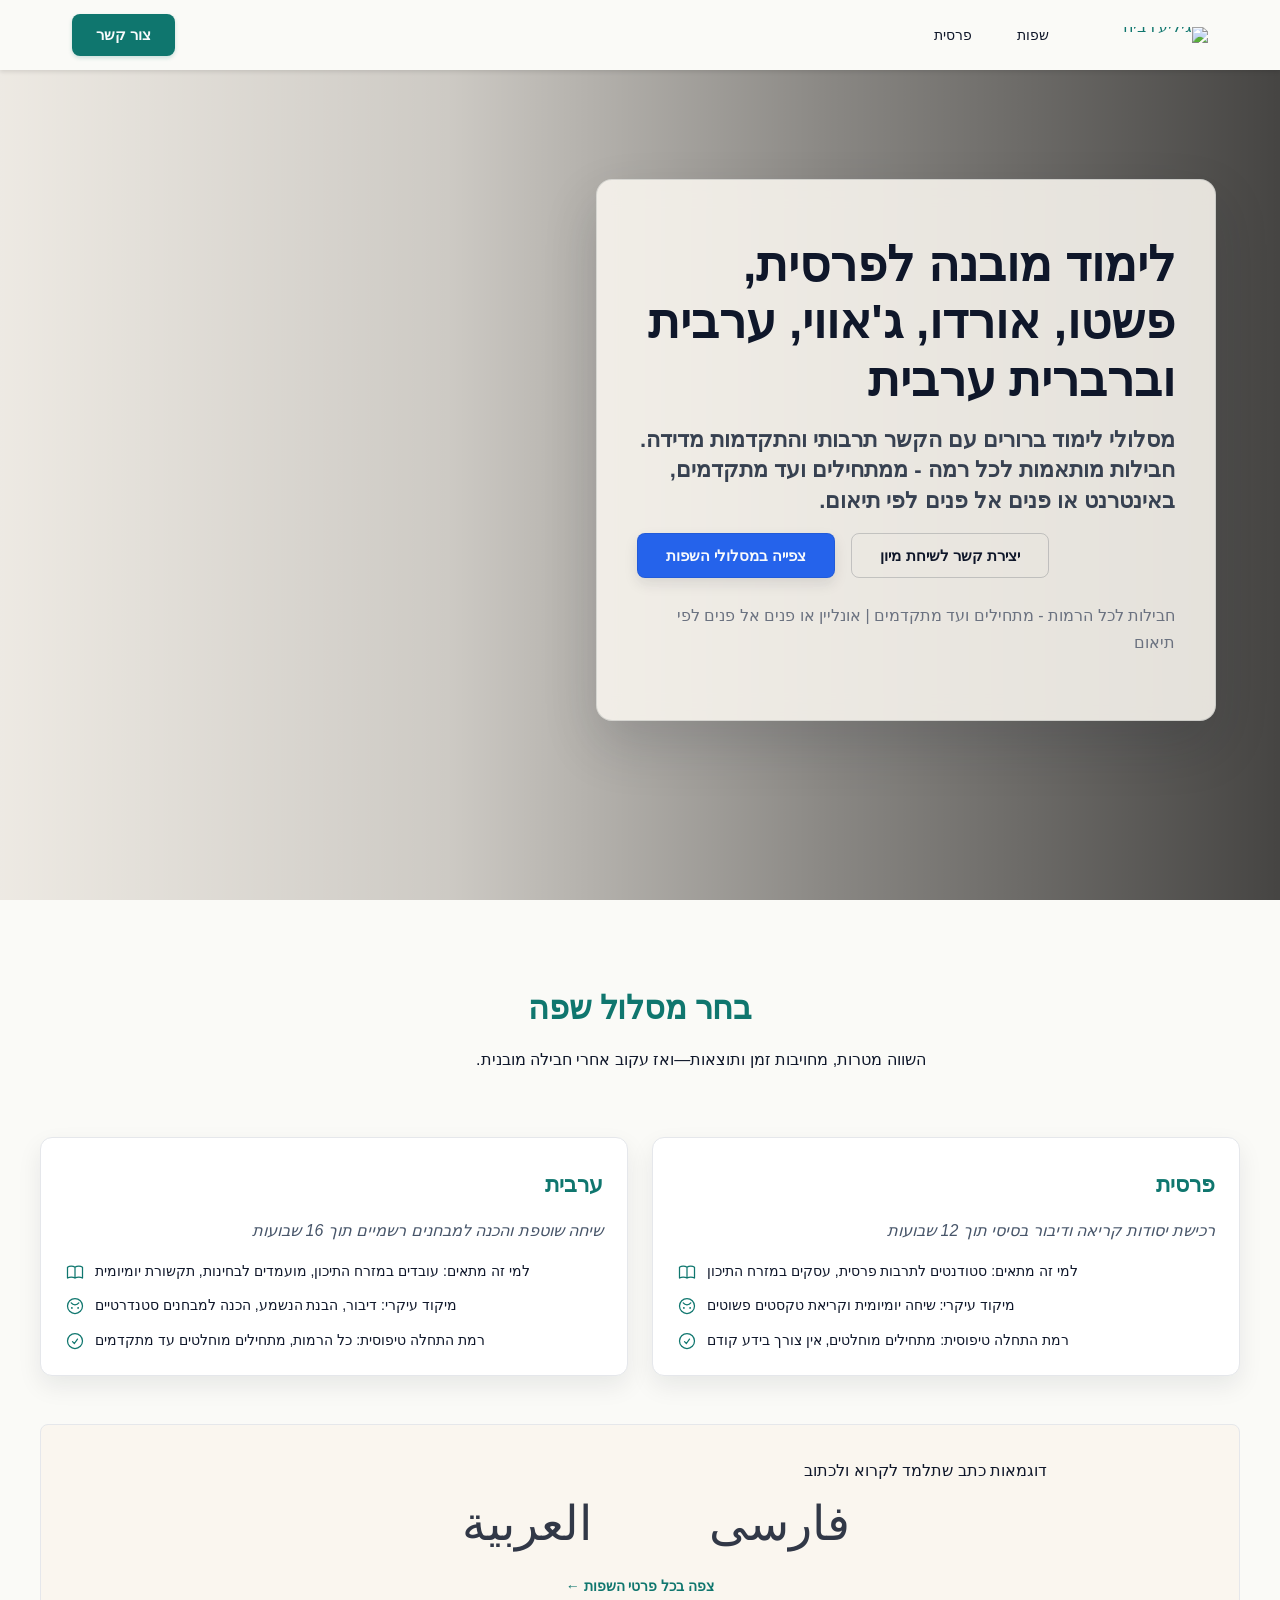
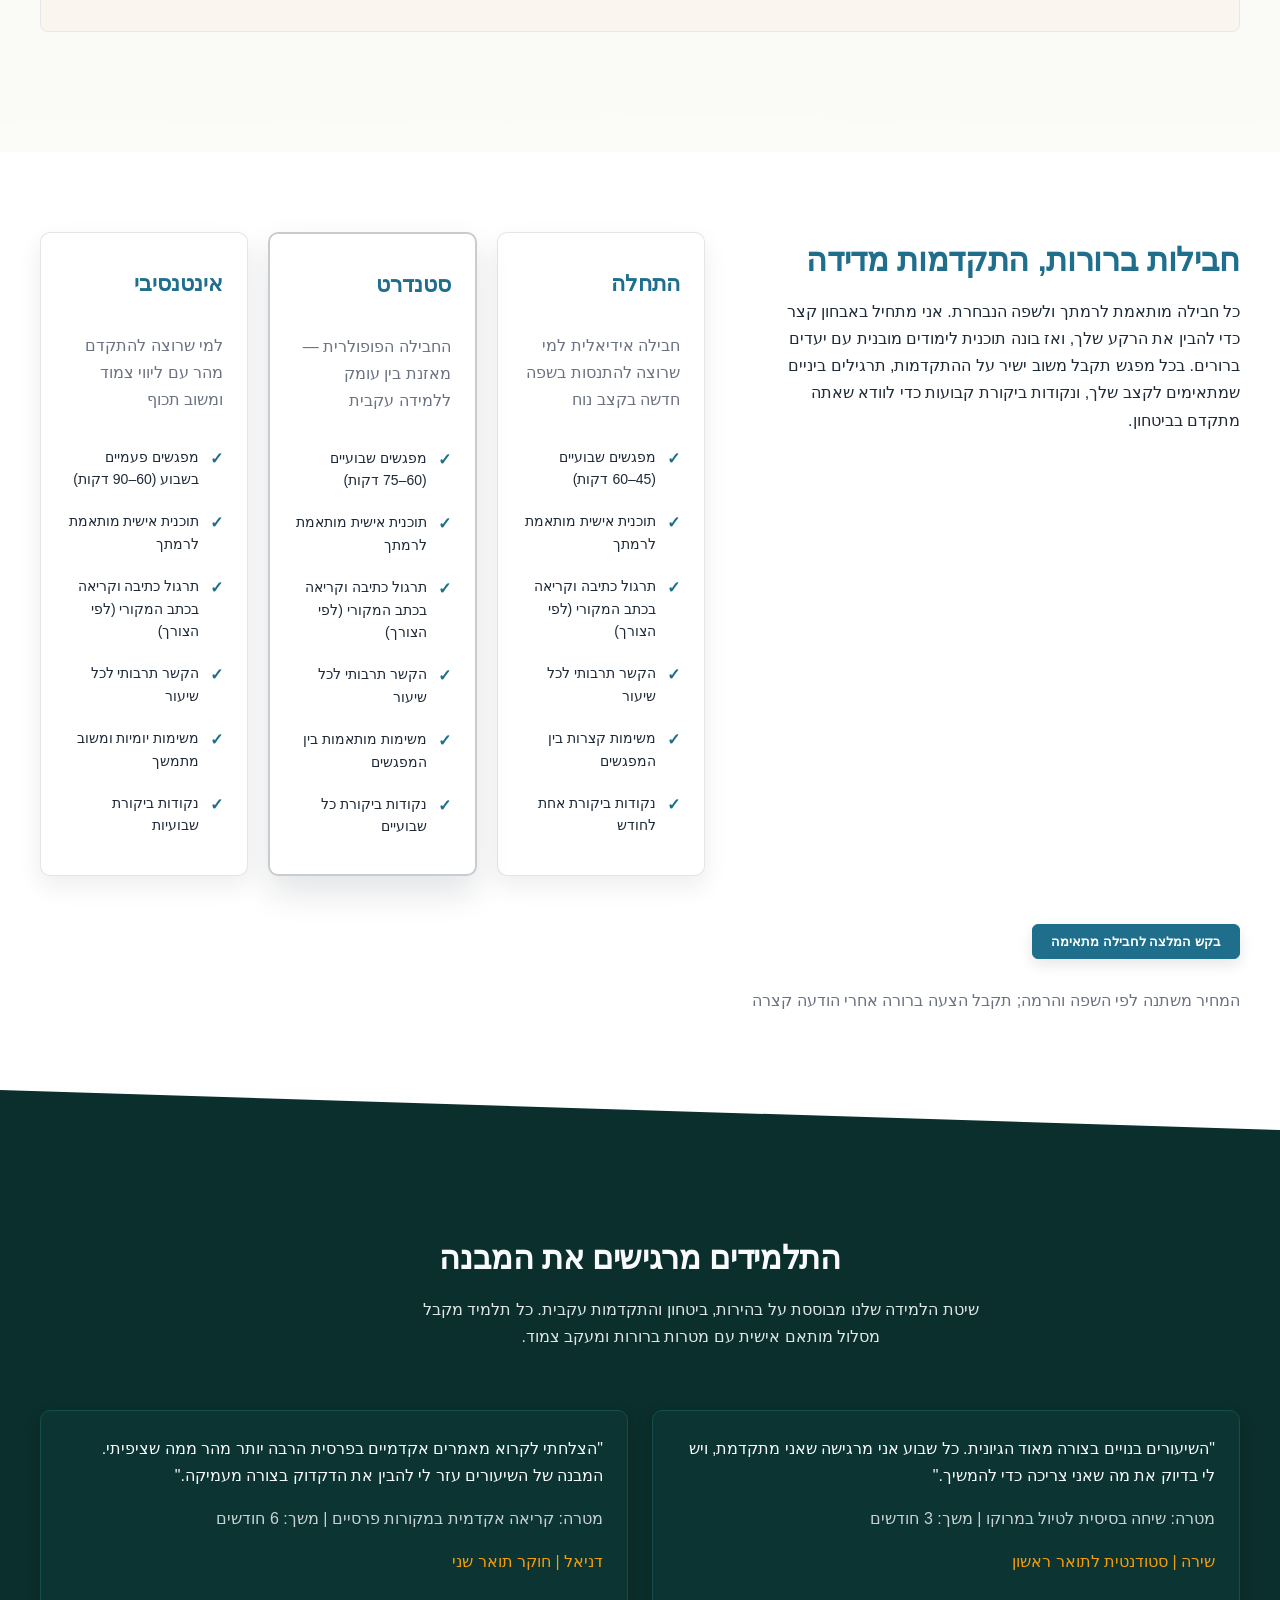
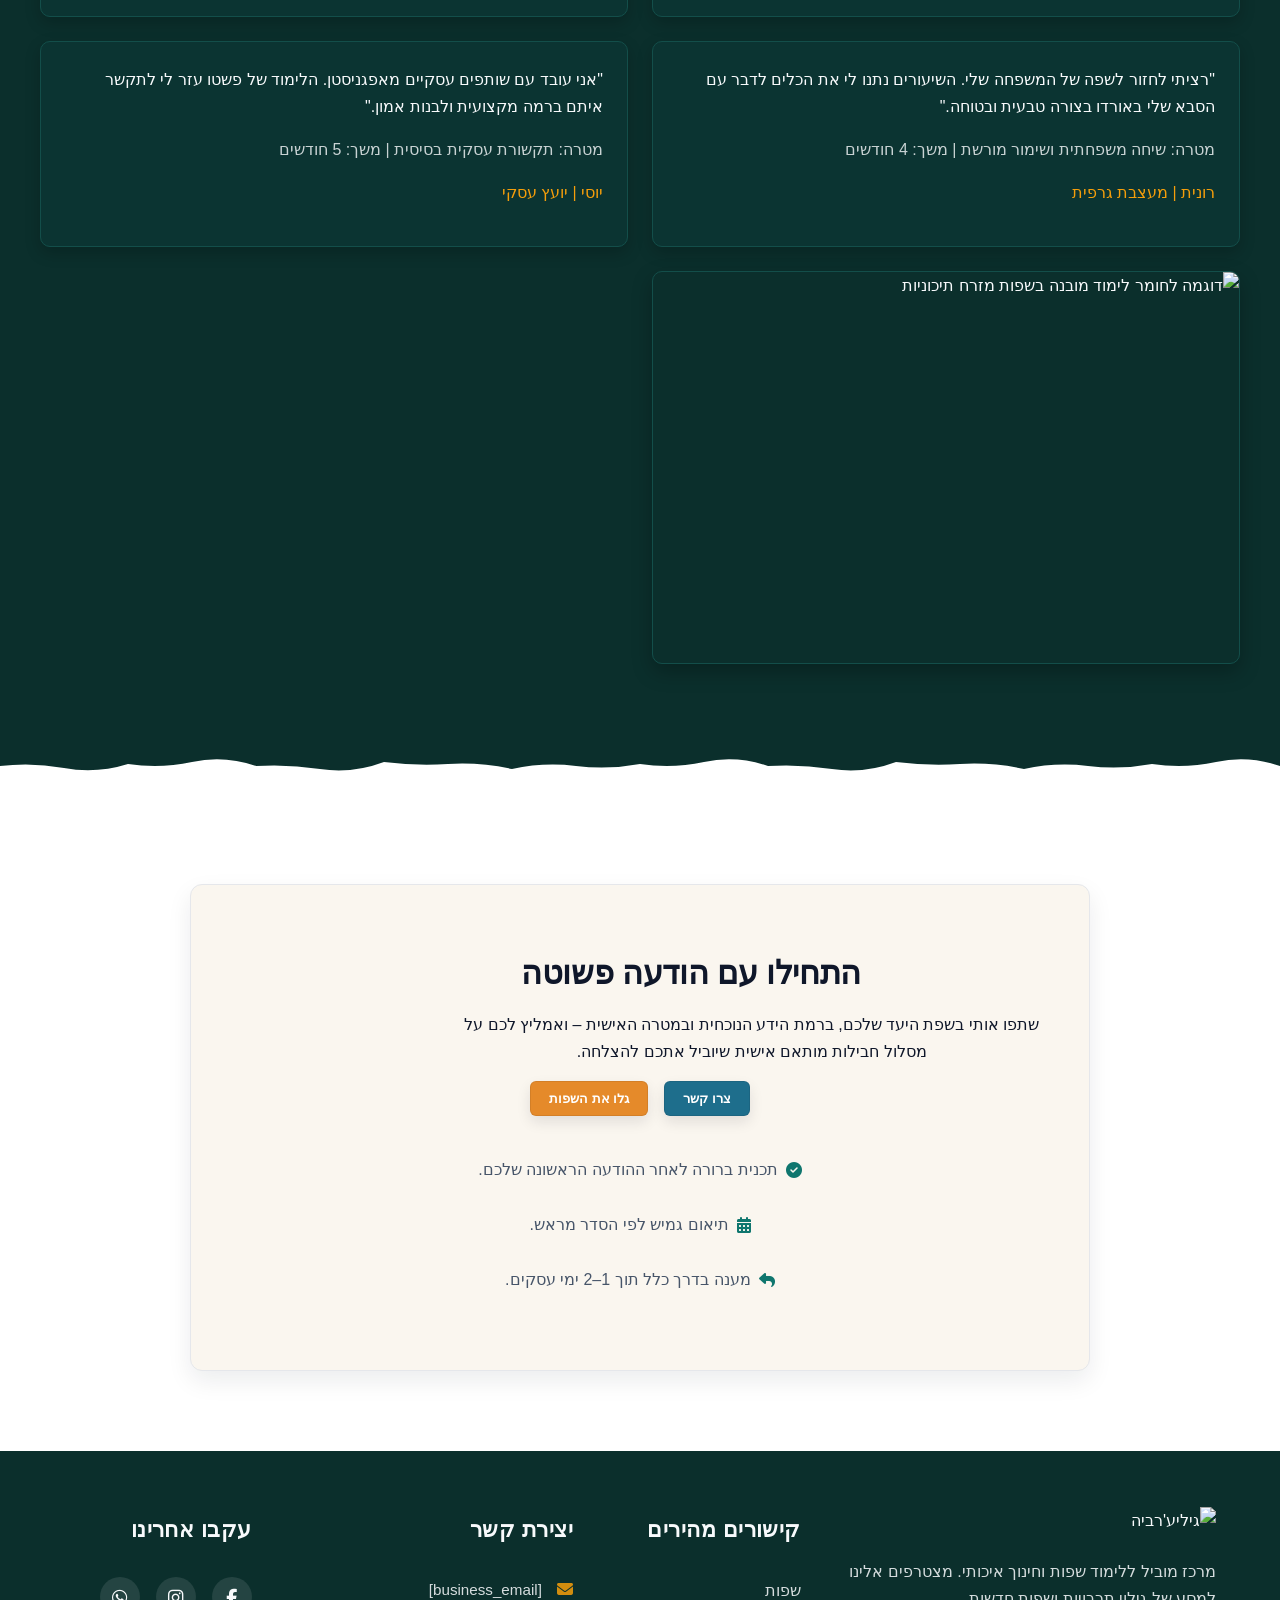
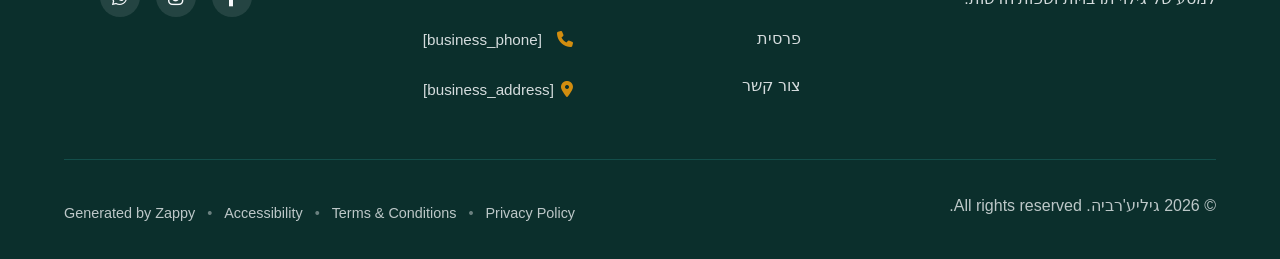
==== commit 95983886: "Background sync: Progressive GitHub Sync" ====
--- a/public/index.html
+++ b/public/index.html
@@ -1 +1 @@
-<!doctype html><html dir="rtl" lang="he"><head><meta charset="UTF-8"><meta content="width=device-width,initial-scale=1" name="viewport"><meta content="index, follow" name="robots"><title>למדו שפות מזרח תיכוניות עם מורה פרטי מומחה — גיליע&#39;רביה</title><meta content="לימוד פרסית, ערבית, אורדו, פשטו וברברית עם מורה פרטי מנוסה. חבילות לימוד מותאמות אישית לכל שפה. התחילו את המסע הלשוני שלכם עוד היום!" name="description"><meta content="לימוד ערבית, מורה פרטי לפרסית בישראל, לימוד שפות מזרח תיכוניות בהדרכה פרטית, מורה לאורדו ופשטו, לימוד שפות דרום אסיה" name="keywords"><link href="/assets/favicon.ico" rel="icon" type="image/x-icon"><link href="/assets/favicon-16x16.png" rel="icon" type="image/png" sizes="16x16"><link href="/assets/favicon-32x32.png" rel="icon" type="image/png" sizes="32x32"><link href="/assets/favicon-48x48.png" rel="icon" type="image/png" sizes="48x48"><link href="/assets/favicon-192x192.png" rel="icon" type="image/png" sizes="192x192"><link href="/assets/favicon-512x512.png" rel="icon" type="image/png" sizes="512x512"><link href="/assets/apple-touch-icon.png" rel="apple-touch-icon"><script>!function(){"use strict";var t="30eac104-630b-41bf-9811-fc5c2acde9de",e="https://api.zappy5.com/api/analytics/track",a=18e5,n=2592e6,o=!0,i=!0,r=!0;var s=function(){var e="zappy_visitor_"+t,a=null;try{if(a=localStorage.getItem(e)){var o=JSON.parse(a),i=Date.now();if(i-o.created<n)return o.lastSeen=i,localStorage.setItem(e,JSON.stringify(o)),o.id}}catch(t){console.warn("Zappy Analytics: LocalStorage not available")}var r="zv_"+Date.now()+"_"+Math.random().toString(36).substr(2,9);try{localStorage.setItem(e,JSON.stringify({id:r,created:Date.now(),lastSeen:Date.now()}))}catch(t){}return r}(),c=function(){var e="zappy_session_"+t,n=null;try{if(n=sessionStorage.getItem(e)){var o=JSON.parse(n),i=Date.now();if(i-o.timestamp<a)return o.timestamp=i,sessionStorage.setItem(e,JSON.stringify(o)),o.id}}catch(t){console.warn("Zappy Analytics: SessionStorage not available")}var r="zs_"+Date.now()+"_"+Math.random().toString(36).substr(2,9);try{sessionStorage.setItem(e,JSON.stringify({id:r,timestamp:Date.now()}))}catch(t){}return r}();function l(a,n){n=n||{};var o={website_id:t,event_type:a,page_path:window.location.pathname,referrer:document.referrer||"direct",visitor_id:s,session_id:c,metadata:n};if(navigator.sendBeacon){var i=new Blob([JSON.stringify(o)],{type:"application/json"});navigator.sendBeacon(e,i)}else fetch(e,{method:"POST",headers:{"Content-Type":"application/json"},body:JSON.stringify(o),keepalive:!0}).catch(function(t){console.warn("Zappy Analytics: Failed to track event",t)})}o&&l("pageview",{title:document.title,url:window.location.href}),i&&document.addEventListener("click",function(t){var e=t.target;if("BUTTON"===e.tagName||e.closest("button")){var a="BUTTON"===e.tagName?e:e.closest("button");l("click",{element:"button",text:a.textContent.trim().substring(0,100),id:a.id||null,class:a.className||null})}else if("A"===e.tagName||e.closest("a")){var n="A"===e.tagName?e:e.closest("a");l("navigation",{element:"link",text:n.textContent.trim().substring(0,100),href:n.href,external:n.hostname!==window.location.hostname})}},!0),r&&document.addEventListener("submit",function(t){var e=t.target;l("form_submit",{form_id:e.id||null,form_name:e.name||null,form_action:e.action||null,form_method:e.method||"GET"})},!0);var d=Date.now();window.addEventListener("beforeunload",function(){l("page_unload",{time_on_page:Math.floor((Date.now()-d)/1e3),page_path:window.location.pathname})}),window.zappyAnalytics={track:l,getVisitorId:function(){return s},getSessionId:function(){return c}}}()</script><meta content="למדו שפות מזרח תיכוניות עם מורה פרטי מומחה — גיליע'רביה" property="og:title"><meta content="לימוד פרסית, ערבית, אורדו, פשטו וברברית עם מורה פרטי מנוסה. חבילות לימוד מותאמות אישית לכל שפה. התחילו את המסע הלשוני שלכם עוד היום!" property="og:description"><meta content="website" property="og:type"><meta content="he_IL" property="og:locale"><meta content="summary_large_image" name="twitter:card"><meta content="למדו שפות מזרח תיכוניות עם מורה פרטי מומחה — גיליע'רביה" name="twitter:title"><meta content="לימוד פרסית, ערבית, אורדו, פשטו וברברית עם מורה פרטי מנוסה. חבילות לימוד מותאמות אישית לכל שפה. התחילו את המסע הלשוני שלכם עוד היום!" name="twitter:description"><link href="https://cdnjs.cloudflare.com/ajax/libs/font-awesome/6.4.0/css/all.min.css" rel="stylesheet"><link href="/assets/favicon.ico" rel="icon" type="image/x-icon"><link href="/assets/favicon-16x16.png" rel="icon" type="image/png" sizes="16x16"><link href="/assets/favicon-32x32.png" rel="icon" type="image/png" sizes="32x32"><link href="/assets/favicon-48x48.png" rel="icon" type="image/png" sizes="48x48"><link href="/assets/favicon-192x192.png" rel="icon" type="image/png" sizes="192x192"><link href="/assets/favicon-512x512.png" rel="icon" type="image/png" sizes="512x512"><link href="/assets/apple-touch-icon.png" rel="apple-touch-icon"><link href="https://cdn.jsdelivr.net/npm/vanilla-cookieconsent@3/dist/cookieconsent.css" rel="stylesheet"><script src="https://cdn.jsdelivr.net/npm/vanilla-cookieconsent@3/dist/cookieconsent.umd.js"></script><script src="https://cdn.jsdelivr.net/gh/mickidum/acc_toolbar/acctoolbar/acctoolbar.min.js"></script><link href="/styles.css" rel="stylesheet"><style id="zappy-dropdown-submenu-styles">#navMenu li:has(.sub-menu),.nav-menu li:has(.sub-menu),.navbar li:has(.sub-menu),nav li:has(.sub-menu){position:relative}#navMenu .sub-menu,.nav-menu .sub-menu,.navbar .sub-menu,nav .sub-menu{display:block!important;position:absolute!important;top:100%;left:0;min-width:220px;background:#fff;border-radius:8px;box-shadow:0 8px 25px rgba(0,0,0,.15);padding:8px 0;opacity:0;visibility:hidden;transform:translateY(10px);transition:all .3s ease;z-index:1000;list-style:none;pointer-events:none}#navMenu li:hover>.sub-menu,.nav-menu li:hover>.sub-menu,.navbar li:hover>.sub-menu,nav li:hover>.sub-menu{opacity:1!important;visibility:visible!important;transform:translateY(0)!important;pointer-events:auto!important}.sub-menu li{list-style:none;margin:0;padding:0}.sub-menu a{display:block!important;padding:10px 16px!important;color:#333!important;font-weight:500;text-decoration:none;white-space:nowrap;transition:background-color .2s}.sub-menu a:hover{background-color:#f5f5f5}[dir=rtl] .nav-menu .sub-menu,[dir=rtl] .navbar .sub-menu,[dir=rtl] nav .sub-menu,html[lang=ar] .nav-menu .sub-menu,html[lang=ar] .navbar .sub-menu,html[lang=ar] nav .sub-menu,html[lang=he] .nav-menu .sub-menu,html[lang=he] .navbar .sub-menu,html[lang=he] nav .sub-menu{left:auto!important;right:0!important}.sub-menu:empty,.sub-menu:not(:has(li)),.sub-menu:not(:has(li:not(.zappy-hidden-menu-item))){display:none!important;opacity:0!important;visibility:hidden!important;pointer-events:none!important}li:has(.menu-group-title):hover>.sub-menu{opacity:1!important;visibility:visible!important;transform:translateY(0)!important;pointer-events:auto!important}#navMenu>li>.menu-group-title,.nav-menu>li>.menu-group-title{display:inline-block;padding:.5rem 1rem;cursor:default;user-select:none}@media (max-width:768px){#navMenu .sub-menu,.nav-menu .sub-menu,.navbar .sub-menu,nav .sub-menu{position:static!important;transform:none!important;box-shadow:none!important;background:0 0!important;max-height:0;overflow:hidden;opacity:0;visibility:hidden;transition:max-height .3s ease,opacity .3s ease;padding:0!important;border-radius:0!important}.sub-menu.mobile-expanded{max-height:500px!important;opacity:1!important;visibility:visible!important;padding:8px 0 8px 16px!important}[dir=rtl] .sub-menu.mobile-expanded,html[lang=he] .sub-menu.mobile-expanded{padding:8px 16px 8px 0!important}#navMenu li:hover>.sub-menu,.nav-menu li:hover>.sub-menu,.navbar li:hover>.sub-menu,nav li:hover>.sub-menu{opacity:0;visibility:hidden;pointer-events:none}#navMenu li>.sub-menu.mobile-expanded,.nav-menu li>.sub-menu.mobile-expanded,.navbar li>.sub-menu.mobile-expanded,nav li>.sub-menu.mobile-expanded{opacity:1!important;visibility:visible!important;pointer-events:auto!important}#navMenu li:has(.sub-menu),.nav-menu li:has(.sub-menu),.navbar li:has(.sub-menu),nav li:has(.sub-menu){display:flex!important;flex-wrap:wrap!important;align-items:center!important;position:relative!important;min-height:44px!important}#navMenu li:has(.sub-menu)>a,.nav-menu li:has(.sub-menu)>a,.navbar li:has(.sub-menu)>a,nav li:has(.sub-menu)>a{flex:1!important;min-width:0!important}#navMenu li:has(.sub-menu)>.menu-group-title,.nav-menu li:has(.sub-menu)>.menu-group-title,.navbar li:has(.sub-menu)>.menu-group-title,nav li:has(.sub-menu)>.menu-group-title{flex:1!important;min-width:0!important;padding:0!important;line-height:inherit!important}#navMenu li:has(.sub-menu)>.sub-menu,.nav-menu li:has(.sub-menu)>.sub-menu,.navbar li:has(.sub-menu)>.sub-menu,nav li:has(.sub-menu)>.sub-menu{flex-basis:100%!important;width:100%!important}#navMenu li:has(.sub-menu)>a [class*=arrow],#navMenu li:has(.sub-menu)>a [class*=chevron],.nav-menu li:has(.sub-menu)>a .fa-angle-down,.nav-menu li:has(.sub-menu)>a .fa-chevron-down,.nav-menu li:has(.sub-menu)>a [class*=arrow],.nav-menu li:has(.sub-menu)>a [class*=chevron],nav li:has(.sub-menu)>a [class*=arrow],nav li:has(.sub-menu)>a [class*=chevron]{display:none!important;visibility:hidden!important}.mobile-submenu-toggle{display:flex!important;align-items:center!important;justify-content:center!important;width:44px!important;height:auto!important;background:0 0!important;border:none!important;cursor:pointer!important;color:var(--text-dark)!important;position:static!important;flex-shrink:0!important;align-self:stretch!important;z-index:2!important;padding:0!important;margin:0!important}.mobile-submenu-toggle::after{content:''!important;width:0!important;height:0!important;border-left:6px solid transparent!important;border-right:6px solid transparent!important;border-top:7px solid currentColor!important;transition:transform .3s ease!important}.mobile-submenu-toggle.expanded::after{transform:rotate(180deg)!important}.sub-menu a{padding:10px 0!important;display:block!important;color:var(--text-dark)!important}.navbar .sub-menu li a,.zappy-products-dropdown .sub-menu a,nav.navbar .sub-menu li a{color:var(--text-dark)!important}}@media (min-width:769px){.mobile-submenu-toggle{display:none!important}}</style><style id="zappy-widget-visibility">#mic-access-tool-box,#mic-access-tool-general-button,#mic-init-access-tool #mic-access-tool-box,#mic-init-access-tool #mic-access-tool-general-button,#mic-init-access-tool .mic-access-tool-general-button,._access-icon,._access-menu,.mic-access-tool-box,.mic-access-tool-general-button,div[id*=mic-access-tool-box]{display:none!important;visibility:hidden!important;opacity:0!important;pointer-events:none!important}</style></head><body><nav class="navbar" dir="rtl"><button aria-label="Menu" class="mobile-toggle" id="mobileToggle"><svg viewBox="0 0 24 24" fill="none" class="hamburger-icon" height="24" width="24"><path d="M3 12h18M3 6h18M3 18h18" stroke="currentColor" stroke-linecap="round" stroke-width="2"></path></svg><svg viewBox="0 0 24 24" fill="none" class="close-icon" height="24" width="24" style="display:none"><path d="M18 6L6 18M6 6l12 12" stroke="currentColor" stroke-linecap="round" stroke-width="2"></path></svg></button><button aria-label="Call" class="phone-header-btn"><svg viewBox="0 0 24 24" fill="currentColor" height="20" width="20"><path d="M22 16.92v3a2 2 0 0 1-2.18 2 19.79 19.79 0 0 1-8.63-3.07 19.5 19.5 0 0 1-6-6 19.79 19.79 0 0 1-3.07-8.67A2 2 0 0 1 4.11 2h3a2 2 0 0 1 2 1.72 12.84 12.84 0 0 0 .7 2.81 2 2 0 0 1-.45 2.11L8.09 9.91a16 16 0 0 0 6 6l1.27-1.27a2 2 0 0 1 2.11-.45 12.84 12.84 0 0 0 2.81.7A2 2 0 0 1 22 16.92z"></path></svg></button><div class="nav-container"><div class="nav-brand"><a href="/" class="logo-link"><img alt="גיליע&#39;רביה" src="/assets/business-logo.webp" class="logo"></a></div><ul class="nav-menu" id="navMenu"><li><a href="/languages">שפות</a></li><li><a href="/languages/persian">פרסית</a></li></ul><div class="nav-cta-container"><a href="/contact" class="nav-cta-btn">צור קשר</a></div></div></nav><main><section class="index-hero-section" data-layout-spec="בית-hero" data-hero-type="fullscreen-scrim"><div class="index-hero-section__bg-wrapper"><img alt="סביבת לימוד שקטה ומזמינה עם מחברת ערבית פתוחה על שולחן עץ" src="/assets/site-index-hero-bg.webp" class="index-hero-section__bg-image" data-context="Bright, warm tutoring moment: a clean wooden desk with an open notebook showing Arabic script practice, a pen resting on the page, soft natural daylight streaming from a window, creating a calm and focused learning atmosphere. The scene should feel inviting and educational, with subtle warm tones and gentle shadows. The composition should leave clear space in the center-right area for text overlay." data-hero-bg="true" data-placeholder="index-hero-bg" height="1080" width="1920"></div><div class="index-hero-section__scrim" aria-hidden="true"></div><div class="index-hero-section__content-wrapper"><div class="index-hero-section__overlay-card"><h1 class="index-hero-section__headline">לימוד מובנה לפרסית, פשטו, אורדו, ג'אווי, ערבית וברברית ערבית</h1><h3 class="index-hero-section__subtitle">מסלולי לימוד ברורים עם הקשר תרבותי והתקדמות מדידה. חבילות מותאמות לכל רמה - ממתחילים ועד מתקדמים, באינטרנט או פנים אל פנים לפי תיאום.</h3><div class="index-hero-section__cta-row"><a href="/languages" class="index-hero-section__btn-primary">צפייה במסלולי השפות</a><a href="/contact" class="index-hero-section__btn-secondary">יצירת קשר לשיחת מיון</a></div><p class="index-hero-section__micro-proof">חבילות לכל הרמות - מתחילים ועד מתקדמים | אונליין או פנים אל פנים לפי תיאום</p></div></div></section><section class="index-showcase-section" data-layout-spec="בית-showcase"><div class="showcase-container"><div class="showcase-intro"><h2>בחר מסלול שפה</h2><p>השווה מטרות, מחויבות זמן ותוצאות—ואז עקוב אחרי חבילה מובנית.</p></div><div class="showcase-grid zappy-preserve-css-grid" data-original-gap="24px" data-original-item-width="384" data-zappy-auto-grid="true" data-zappy-explicit-columns="true" id="zappy-auto-grid-1772612669003-l29rpq" style="display:grid;grid-template-columns:repeat(2,minmax(0,1fr))"><div class="language-card"><h3>פרסית</h3><p class="card-promise">רכישת יסודות קריאה ודיבור בסיסי תוך 12 שבועות</p><ul class="card-bullets"><li><svg viewBox="0 0 24 24" fill="none" class="bullet-icon" data-element-type="icon" data-icon-type="svg" xmlns="http://www.w3.org/2000/svg" style="cursor:pointer"><path d="M12 6.25278V19.2528M12 6.25278C10.8321 5.47686 9.24649 5 7.5 5C5.75351 5 4.16789 5.47686 3 6.25278V19.2528C4.16789 18.4769 5.75351 18 7.5 18C9.24649 18 10.8321 18.4769 12 19.2528M12 6.25278C13.1679 5.47686 14.7535 5 16.5 5C18.2465 5 19.8321 5.47686 21 6.25278V19.2528C19.8321 18.4769 18.2465 18 16.5 18C14.7535 18 13.1679 18.4769 12 19.2528" stroke="currentColor" stroke-linecap="round" stroke-width="1.5" stroke-linejoin="round"></path></svg><span>למי זה מתאים: סטודנטים לתרבות פרסית, עסקים במזרח התיכון</span></li><li><svg viewBox="0 0 24 24" fill="none" class="bullet-icon" data-element-type="icon" data-icon-type="svg" xmlns="http://www.w3.org/2000/svg"><path d="M7.5 8.25C7.5 8.25 9 10.5 12 10.5C15 10.5 16.5 8.25 16.5 8.25M8.25 14.25H8.26M15.75 14.25H15.76M21 12C21 16.9706 16.9706 21 12 21C7.02944 21 3 16.9706 3 12C3 7.02944 7.02944 3 12 3C16.9706 3 21 7.02944 21 12ZM8.625 14.25C8.625 14.4571 8.45711 14.625 8.25 14.625C8.04289 14.625 7.875 14.4571 7.875 14.25C7.875 14.0429 8.04289 13.875 8.25 13.875C8.45711 13.875 8.625 14.0429 8.625 14.25ZM16.125 14.25C16.125 14.4571 15.9571 14.625 15.75 14.625C15.5429 14.625 15.375 14.4571 15.375 14.25C15.375 14.0429 15.5429 13.875 15.75 13.875C15.9571 13.875 16.125 14.0429 16.125 14.25Z" stroke="currentColor" stroke-linecap="round" stroke-width="1.5" stroke-linejoin="round"></path></svg><span>מיקוד עיקרי: שיחה יומיומית וקריאת טקסטים פשוטים</span></li><li><svg viewBox="0 0 24 24" fill="none" class="bullet-icon" data-element-type="icon" data-icon-type="svg" xmlns="http://www.w3.org/2000/svg"><path d="M9 12.75L11.25 15L15 9.75M21 12C21 16.9706 16.9706 21 12 21C7.02944 21 3 16.9706 3 12C3 7.02944 7.02944 3 12 3C16.9706 3 21 7.02944 21 12Z" stroke="currentColor" stroke-linecap="round" stroke-width="1.5" stroke-linejoin="round"></path></svg><span>רמת התחלה טיפוסית: מתחילים מוחלטים, אין צורך בידע קודם</span></li></ul></div><div class="language-card"><h3>ערבית</h3><p class="card-promise">שיחה שוטפת והכנה למבחנים רשמיים תוך 16 שבועות</p><ul class="card-bullets"><li><svg viewBox="0 0 24 24" fill="none" class="bullet-icon" data-element-type="icon" data-icon-type="svg" xmlns="http://www.w3.org/2000/svg"><path d="M12 6.25278V19.2528M12 6.25278C10.8321 5.47686 9.24649 5 7.5 5C5.75351 5 4.16789 5.47686 3 6.25278V19.2528C4.16789 18.4769 5.75351 18 7.5 18C9.24649 18 10.8321 18.4769 12 19.2528M12 6.25278C13.1679 5.47686 14.7535 5 16.5 5C18.2465 5 19.8321 5.47686 21 6.25278V19.2528C19.8321 18.4769 18.2465 18 16.5 18C14.7535 18 13.1679 18.4769 12 19.2528" stroke="currentColor" stroke-linecap="round" stroke-width="1.5" stroke-linejoin="round"></path></svg><span>למי זה מתאים: עובדים במזרח התיכון, מועמדים לבחינות, תקשורת יומיומית</span></li><li><svg viewBox="0 0 24 24" fill="none" class="bullet-icon" data-element-type="icon" data-icon-type="svg" xmlns="http://www.w3.org/2000/svg"><path d="M7.5 8.25C7.5 8.25 9 10.5 12 10.5C15 10.5 16.5 8.25 16.5 8.25M8.25 14.25H8.26M15.75 14.25H15.76M21 12C21 16.9706 16.9706 21 12 21C7.02944 21 3 16.9706 3 12C3 7.02944 7.02944 3 12 3C16.9706 3 21 7.02944 21 12ZM8.625 14.25C8.625 14.4571 8.45711 14.625 8.25 14.625C8.04289 14.625 7.875 14.4571 7.875 14.25C7.875 14.0429 8.04289 13.875 8.25 13.875C8.45711 13.875 8.625 14.0429 8.625 14.25ZM16.125 14.25C16.125 14.4571 15.9571 14.625 15.75 14.625C15.5429 14.625 15.375 14.4571 15.375 14.25C15.375 14.0429 15.5429 13.875 15.75 13.875C15.9571 13.875 16.125 14.0429 16.125 14.25Z" stroke="currentColor" stroke-linecap="round" stroke-width="1.5" stroke-linejoin="round"></path></svg><span>מיקוד עיקרי: דיבור, הבנת הנשמע, הכנה למבחנים סטנדרטיים</span></li><li><svg viewBox="0 0 24 24" fill="none" class="bullet-icon" data-element-type="icon" data-icon-type="svg" xmlns="http://www.w3.org/2000/svg"><path d="M9 12.75L11.25 15L15 9.75M21 12C21 16.9706 16.9706 21 12 21C7.02944 21 3 16.9706 3 12C3 7.02944 7.02944 3 12 3C16.9706 3 21 7.02944 21 12Z" stroke="currentColor" stroke-linecap="round" stroke-width="1.5" stroke-linejoin="round"></path></svg><span>רמת התחלה טיפוסית: כל הרמות, מתחילים מוחלטים עד מתקדמים</span></li></ul></div></div><div class="script-band"><p class="script-intro">דוגמאות כתב שתלמד לקרוא ולכתוב</p><div class="script-samples" dir="rtl" lang="ar"><span class="script-glyph persian">فارسی&nbsp;&nbsp;</span><span class="script-glyph jawi">&nbsp;&nbsp;</span><span class="script-glyph arabic">العربية</span><span class="script-glyph berber"><br></span></div><a href="/languages" class="script-cta">צפה בכל פרטי השפות ←</a></div></div><div class="showcase-divider-wrapper"><svg viewBox="0 0 1200 60" xmlns="http://www.w3.org/2000/svg" aria-hidden="true" preserveAspectRatio="none"><path d="M0,60 L0,30 Q100,25 200,32 T400,28 Q500,32 600,25 T800,30 Q900,28 1000,32 T1200,28 L1200,60 Z" fill="#FFFFFF" opacity="0.15"></path></svg></div></section><section class="index-pricing-section" data-layout-spec="בית-pricing"><div class="index-pricing-container"><div class="index-pricing-grid"><div class="index-pricing-content"><h2>חבילות ברורות, התקדמות מדידה</h2><p>כל חבילה מותאמת לרמתך ולשפה הנבחרת. אני מתחיל באבחון קצר כדי להבין את הרקע שלך, ואז בונה תוכנית לימודים מובנית עם יעדים ברורים. בכל מפגש תקבל משוב ישיר על ההתקדמות, תרגילים ביניים שמתאימים לקצב שלך, ונקודות ביקורת קבועות כדי לוודא שאתה מתקדם בביטחון.</p></div><div class="index-pricing-table"><div class="index-pricing-card"><h3>התחלה</h3><p class="index-pricing-card-desc">חבילה אידיאלית למי שרוצה להתנסות בשפה חדשה בקצב נוח</p><ul class="index-pricing-list"><li>מפגשים שבועיים (45–60 דקות)</li><li>תוכנית אישית מותאמת לרמתך</li><li>תרגול כתיבה וקריאה בכתב המקורי (לפי הצורך)</li><li>הקשר תרבותי לכל שיעור</li><li>משימות קצרות בין המפגשים</li><li>נקודות ביקורת אחת לחודש</li></ul></div><div class="index-pricing-card index-pricing-card-recommended"><h3>סטנדרט</h3><p class="index-pricing-card-desc">החבילה הפופולרית — מאזנת בין עומק ללמידה עקבית</p><ul class="index-pricing-list"><li>מפגשים שבועיים (60–75 דקות)</li><li>תוכנית אישית מותאמת לרמתך</li><li>תרגול כתיבה וקריאה בכתב המקורי (לפי הצורך)</li><li>הקשר תרבותי לכל שיעור</li><li>משימות מותאמות בין המפגשים</li><li>נקודות ביקורת כל שבועיים</li></ul></div><div class="index-pricing-card"><h3>אינטנסיבי</h3><p class="index-pricing-card-desc">למי שרוצה להתקדם מהר עם ליווי צמוד ומשוב תכוף</p><ul class="index-pricing-list"><li>מפגשים פעמיים בשבוע (60–90 דקות)</li><li>תוכנית אישית מותאמת לרמתך</li><li>תרגול כתיבה וקריאה בכתב המקורי (לפי הצורך)</li><li>הקשר תרבותי לכל שיעור</li><li>משימות יומיות ומשוב מתמשך</li><li>נקודות ביקורת שבועיות</li></ul></div></div></div><div class="index-pricing-cta-wrapper"><a href="/contact" class="index-pricing-cta">בקש המלצה לחבילה מתאימה</a><p class="index-pricing-note">המחיר משתנה לפי השפה והרמה; תקבל הצעה ברורה אחרי הודעה קצרה</p></div></div><div class="index-pricing-divider-wrapper"><svg viewBox="0 0 1200 80" xmlns="http://www.w3.org/2000/svg" aria-hidden="true" preserveAspectRatio="none"><path d="M0,80 L0,20 L1200,60 L1200,80 Z" fill="var(--bg-dark)"></path></svg></div></section><section class="index-testimonials-section" data-layout-spec="בית-testimonials"><div class="index-testimonials-container"><div class="index-testimonials-intro"><h2>התלמידים מרגישים את המבנה</h2><p>שיטת הלמידה שלנו מבוססת על בהירות, ביטחון והתקדמות עקבית. כל תלמיד מקבל מסלול מותאם אישית עם מטרות ברורות ומעקב צמוד.</p></div><div class="index-testimonials-grid"><div class="index-testimonials-card"><p class="index-testimonials-quote">"השיעורים בנויים בצורה מאוד הגיונית. כל שבוע אני מרגישה שאני מתקדמת, ויש לי בדיוק את מה שאני צריכה כדי להמשיך."</p><p class="index-testimonials-context">מטרה: שיחה בסיסית לטיול במרוקו | משך: 3 חודשים</p><p class="index-testimonials-attribution">שירה | סטודנטית לתואר ראשון</p></div><div class="index-testimonials-card"><p class="index-testimonials-quote">"הצלחתי לקרוא מאמרים אקדמיים בפרסית הרבה יותר מהר ממה שציפיתי. המבנה של השיעורים עזר לי להבין את הדקדוק בצורה מעמיקה."</p><p class="index-testimonials-context">מטרה: קריאה אקדמית במקורות פרסיים | משך: 6 חודשים</p><p class="index-testimonials-attribution">דניאל | חוקר תואר שני</p></div><div class="index-testimonials-card"><p class="index-testimonials-quote">"רציתי לחזור לשפה של המשפחה שלי. השיעורים נתנו לי את הכלים לדבר עם הסבא שלי באורדו בצורה טבעית ובטוחה."</p><p class="index-testimonials-context">מטרה: שיחה משפחתית ושימור מורשת | משך: 4 חודשים</p><p class="index-testimonials-attribution">רונית | מעצבת גרפית</p></div><div class="index-testimonials-card"><p class="index-testimonials-quote">"אני עובד עם שותפים עסקיים מאפגניסטן. הלימוד של פשטו עזר לי לתקשר איתם ברמה מקצועית ולבנות אמון."</p><p class="index-testimonials-context">מטרה: תקשורת עסקית בסיסית | משך: 5 חודשים</p><p class="index-testimonials-attribution">יוסי | יועץ עסקי</p></div><div class="index-testimonials-image-wrapper"><img alt="דוגמה לחומר לימוד מובנה בשפות מזרח תיכוניות" src="/assets/site-index-testimonials-image-1.webp" data-context="A clean, professional screenshot-style image of a language learning worksheet or annotated text page for Middle Eastern languages (Persian, Arabic, Pashto, or Urdu). The page should show structured lesson material with clear headings, bullet points, vocabulary lists, and handwritten-style annotations or highlights. Use a neutral, organized layout that conveys educational structure and clarity. No personal data or faces. The design should feel like a professional tutoring material page with clean typography and organized sections." data-placeholder="index-testimonials-image-1" height="400" width="600"></div></div></div><div class="index-testimonials-divider-wrapper"><svg viewBox="0 0 1200 80" xmlns="http://www.w3.org/2000/svg" aria-hidden="true" preserveAspectRatio="none"><path d="M0,80 L0,42 Q30,38 60,44 T120,40 Q150,45 180,38 T240,42 Q270,40 300,45 T360,38 Q390,42 420,40 T480,45 Q510,38 540,42 T600,40 Q630,45 660,38 T720,42 Q750,40 780,45 T840,38 Q870,42 900,40 T960,45 Q990,38 1020,42 T1080,40 Q1110,45 1140,38 T1200,42 L1200,80 Z" fill="#FFFFFF"></path></svg></div></section><section class="index-cta-section" data-layout-spec="בית-cta"><div class="index-cta-container"><div class="index-cta-panel"><h2 class="index-cta-heading">התחילו עם הודעה פשוטה</h2><p class="index-cta-description">שתפו אותי בשפת היעד שלכם, ברמת הידע הנוכחית ובמטרה האישית – ואמליץ לכם על מסלול חבילות מותאם אישית שיוביל אתכם להצלחה.</p><div class="index-cta-buttons"><a href="/contact" class="index-cta-btn btn-primary">צרו קשר</a><a href="/languages" class="index-cta-btn btn-secondary">גלו את השפות</a></div><div class="index-cta-reassurance"><p class="index-cta-reassurance-item"><i class="fas fa-check-circle" aria-hidden="true"></i>תכנית ברורה לאחר ההודעה הראשונה שלכם.</p><p class="index-cta-reassurance-item"><i class="fas fa-calendar-alt" aria-hidden="true"></i>תיאום גמיש לפי הסדר מראש.</p><p class="index-cta-reassurance-item"><i class="fas fa-reply" aria-hidden="true"></i>מענה בדרך כלל תוך 1–2 ימי עסקים.</p></div></div></div></section></main><footer class="site-footer"><div class="footer-container"><div class="footer-top"><div class="footer-column footer-company"><img alt="גיליע&#39;רביה" src="/assets/business-logo.webp" class="logo"><p class="footer-description">מרכז מוביל ללימוד שפות וחינוך איכותי. מצטרפים אלינו למסע של גילוי תרבויות ושפות חדשות.</p></div><div class="footer-column footer-links"><h3 class="footer-heading">קישורים מהירים</h3><ul class="footer-menu"><li><a href="/languages">שפות</a></li><li><a href="/languages/persian">פרסית</a></li><li><a href="/contact">צור קשר</a></li></ul></div><div class="footer-column footer-contact"><h3 class="footer-heading">יצירת קשר</h3><ul class="contact-list"><li><i class="fas fa-envelope"></i><a href="mailto:[business_email]">[business_email]</a></li><li><i class="fas fa-phone"></i><a href="tel:[business_phone]">[business_phone]</a></li><li><a href="/"><i class="fas fa-map-marker-alt"></i><span>[business_address]</span></a></li></ul></div><div class="footer-column footer-social"><h3 class="footer-heading">עקבו אחרינו</h3><div class="social-links"><a href="[facebook_handle]" aria-label="Facebook"><i class="fab fa-facebook-f"></i></a><a href="[instagram_handle]" aria-label="Instagram"><i class="fab fa-instagram"></i></a><a href="[whatsapp_handle]" aria-label="WhatsApp"><i class="fab fa-whatsapp"></i></a></div></div></div><div class="footer-bottom"><div class="footer-bottom-content"><p class="copyright">© 2026 גיליע'רביה. All rights reserved.</p><div class="footer-legal"><a href="/privacy">Privacy Policy</a><span class="separator">•</span><a href="/terms">Terms &amp; Conditions</a><span class="separator">•</span><a href="/accessibility">Accessibility</a><span class="separator">•</span><a href="https://zappy5.com" class="zappy-attribution" target="_blank">Generated by Zappy</a></div></div></div></div></footer><a href="https://wa.me/[whatsapp_handle]" class="whatsapp-float" aria-label="WhatsApp"><i class="fab fa-whatsapp"></i></a><div data-integration="accessibility:toolbar"></div><script src="/script.js"></script><script id="zappy-mobile-submenu-script">!function(){function e(){if(window.innerWidth>768)return document.querySelectorAll(".mobile-submenu-toggle").forEach(function(e){e.remove()}),void document.querySelectorAll(".sub-menu.mobile-expanded").forEach(function(e){e.classList.remove("mobile-expanded")});document.querySelectorAll(".nav-menu li:has(.sub-menu), nav li:has(.sub-menu), .navbar li:has(.sub-menu), #navMenu li:has(.sub-menu)").forEach(function(e){if(!e.querySelector(".mobile-submenu-toggle")){var t=e.querySelector(".sub-menu"),n=e.querySelector(":scope > a");if(t&&n){var o=document.createElement("button");o.className="mobile-submenu-toggle",o.setAttribute("aria-label","Toggle submenu"),o.setAttribute("type","button"),n.insertAdjacentElement("afterend",o),o.addEventListener("click",function(e){e.preventDefault(),e.stopPropagation(),document.querySelectorAll(".sub-menu.mobile-expanded").forEach(function(e){if(e!==t){e.classList.remove("mobile-expanded");var n=e.parentElement.querySelector(".mobile-submenu-toggle");n&&n.classList.remove("expanded")}}),t.classList.toggle("mobile-expanded"),o.classList.toggle("expanded")})}}})}var t;"loading"===document.readyState?document.addEventListener("DOMContentLoaded",e):e(),window.addEventListener("resize",function(){clearTimeout(t),t=setTimeout(e,250)});var n=new MutationObserver(function(t){t.forEach(function(t){if("attributes"===t.type){var n=t.target;n.classList&&(n.classList.contains("active")||n.classList.contains("open"))&&setTimeout(e,100)}})});setTimeout(function(){document.querySelectorAll(".mobile-menu, .nav-menu, #navMenu, nav").forEach(function(e){n.observe(e,{attributes:!0,attributeFilter:["class","style"]})})},500)}()</script></body></html>+<!doctype html><html dir="rtl" lang="he"><head><meta charset="UTF-8"><meta content="width=device-width,initial-scale=1" name="viewport"><meta content="index, follow" name="robots"><title>למדו שפות מזרח תיכוניות עם מורה פרטי מומחה — גיליע&#39;רביה</title><meta content="לימוד פרסית, ערבית, אורדו, פשטו וברברית עם מורה פרטי מנוסה. חבילות לימוד מותאמות אישית לכל שפה. התחילו את המסע הלשוני שלכם עוד היום!" name="description"><meta content="לימוד ערבית, מורה פרטי לפרסית בישראל, לימוד שפות מזרח תיכוניות בהדרכה פרטית, מורה לאורדו ופשטו, לימוד שפות דרום אסיה" name="keywords"><link href="/assets/favicon.ico" rel="icon" type="image/x-icon"><link href="/assets/favicon-16x16.png" rel="icon" type="image/png" sizes="16x16"><link href="/assets/favicon-32x32.png" rel="icon" type="image/png" sizes="32x32"><link href="/assets/favicon-48x48.png" rel="icon" type="image/png" sizes="48x48"><link href="/assets/favicon-192x192.png" rel="icon" type="image/png" sizes="192x192"><link href="/assets/favicon-512x512.png" rel="icon" type="image/png" sizes="512x512"><link href="/assets/apple-touch-icon.png" rel="apple-touch-icon"><script>!function(){"use strict";var t="30eac104-630b-41bf-9811-fc5c2acde9de",e="https://api.zappy5.com/api/analytics/track",a=18e5,n=2592e6,o=!0,i=!0,r=!0;var s=function(){var e="zappy_visitor_"+t,a=null;try{if(a=localStorage.getItem(e)){var o=JSON.parse(a),i=Date.now();if(i-o.created<n)return o.lastSeen=i,localStorage.setItem(e,JSON.stringify(o)),o.id}}catch(t){console.warn("Zappy Analytics: LocalStorage not available")}var r="zv_"+Date.now()+"_"+Math.random().toString(36).substr(2,9);try{localStorage.setItem(e,JSON.stringify({id:r,created:Date.now(),lastSeen:Date.now()}))}catch(t){}return r}(),c=function(){var e="zappy_session_"+t,n=null;try{if(n=sessionStorage.getItem(e)){var o=JSON.parse(n),i=Date.now();if(i-o.timestamp<a)return o.timestamp=i,sessionStorage.setItem(e,JSON.stringify(o)),o.id}}catch(t){console.warn("Zappy Analytics: SessionStorage not available")}var r="zs_"+Date.now()+"_"+Math.random().toString(36).substr(2,9);try{sessionStorage.setItem(e,JSON.stringify({id:r,timestamp:Date.now()}))}catch(t){}return r}();function l(a,n){n=n||{};var o={website_id:t,event_type:a,page_path:window.location.pathname,referrer:document.referrer||"direct",visitor_id:s,session_id:c,metadata:n};if(navigator.sendBeacon){var i=new Blob([JSON.stringify(o)],{type:"application/json"});navigator.sendBeacon(e,i)}else fetch(e,{method:"POST",headers:{"Content-Type":"application/json"},body:JSON.stringify(o),keepalive:!0}).catch(function(t){console.warn("Zappy Analytics: Failed to track event",t)})}o&&l("pageview",{title:document.title,url:window.location.href}),i&&document.addEventListener("click",function(t){var e=t.target;if("BUTTON"===e.tagName||e.closest("button")){var a="BUTTON"===e.tagName?e:e.closest("button");l("click",{element:"button",text:a.textContent.trim().substring(0,100),id:a.id||null,class:a.className||null})}else if("A"===e.tagName||e.closest("a")){var n="A"===e.tagName?e:e.closest("a");l("navigation",{element:"link",text:n.textContent.trim().substring(0,100),href:n.href,external:n.hostname!==window.location.hostname})}},!0),r&&document.addEventListener("submit",function(t){var e=t.target;l("form_submit",{form_id:e.id||null,form_name:e.name||null,form_action:e.action||null,form_method:e.method||"GET"})},!0);var d=Date.now();window.addEventListener("beforeunload",function(){l("page_unload",{time_on_page:Math.floor((Date.now()-d)/1e3),page_path:window.location.pathname})}),window.zappyAnalytics={track:l,getVisitorId:function(){return s},getSessionId:function(){return c}}}()</script><meta content="למדו שפות מזרח תיכוניות עם מורה פרטי מומחה — גיליע'רביה" property="og:title"><meta content="לימוד פרסית, ערבית, אורדו, פשטו וברברית עם מורה פרטי מנוסה. חבילות לימוד מותאמות אישית לכל שפה. התחילו את המסע הלשוני שלכם עוד היום!" property="og:description"><meta content="website" property="og:type"><meta content="he_IL" property="og:locale"><meta content="summary_large_image" name="twitter:card"><meta content="למדו שפות מזרח תיכוניות עם מורה פרטי מומחה — גיליע'רביה" name="twitter:title"><meta content="לימוד פרסית, ערבית, אורדו, פשטו וברברית עם מורה פרטי מנוסה. חבילות לימוד מותאמות אישית לכל שפה. התחילו את המסע הלשוני שלכם עוד היום!" name="twitter:description"><link href="https://cdnjs.cloudflare.com/ajax/libs/font-awesome/6.4.0/css/all.min.css" rel="stylesheet"><link href="/assets/favicon.ico" rel="icon" type="image/x-icon"><link href="/assets/favicon-16x16.png" rel="icon" type="image/png" sizes="16x16"><link href="/assets/favicon-32x32.png" rel="icon" type="image/png" sizes="32x32"><link href="/assets/favicon-48x48.png" rel="icon" type="image/png" sizes="48x48"><link href="/assets/favicon-192x192.png" rel="icon" type="image/png" sizes="192x192"><link href="/assets/favicon-512x512.png" rel="icon" type="image/png" sizes="512x512"><link href="/assets/apple-touch-icon.png" rel="apple-touch-icon"><link href="https://cdn.jsdelivr.net/npm/vanilla-cookieconsent@3/dist/cookieconsent.css" rel="stylesheet"><script src="https://cdn.jsdelivr.net/npm/vanilla-cookieconsent@3/dist/cookieconsent.umd.js"></script><script src="https://cdn.jsdelivr.net/gh/mickidum/acc_toolbar/acctoolbar/acctoolbar.min.js"></script><link href="/styles.css" rel="stylesheet"><style id="zappy-dropdown-submenu-styles">#navMenu li:has(.sub-menu),.nav-menu li:has(.sub-menu),.navbar li:has(.sub-menu),nav li:has(.sub-menu){position:relative}#navMenu .sub-menu,.nav-menu .sub-menu,.navbar .sub-menu,nav .sub-menu{display:block!important;position:absolute!important;top:100%;left:0;min-width:220px;background:#fff;border-radius:8px;box-shadow:0 8px 25px rgba(0,0,0,.15);padding:8px 0;opacity:0;visibility:hidden;transform:translateY(10px);transition:all .3s ease;z-index:1000;list-style:none;pointer-events:none}#navMenu li:hover>.sub-menu,.nav-menu li:hover>.sub-menu,.navbar li:hover>.sub-menu,nav li:hover>.sub-menu{opacity:1!important;visibility:visible!important;transform:translateY(0)!important;pointer-events:auto!important}.sub-menu li{list-style:none;margin:0;padding:0}.sub-menu a{display:block!important;padding:10px 16px!important;color:#333!important;font-weight:500;text-decoration:none;white-space:nowrap;transition:background-color .2s}.sub-menu a:hover{background-color:#f5f5f5}[dir=rtl] .nav-menu .sub-menu,[dir=rtl] .navbar .sub-menu,[dir=rtl] nav .sub-menu,html[lang=ar] .nav-menu .sub-menu,html[lang=ar] .navbar .sub-menu,html[lang=ar] nav .sub-menu,html[lang=he] .nav-menu .sub-menu,html[lang=he] .navbar .sub-menu,html[lang=he] nav .sub-menu{left:auto!important;right:0!important}.sub-menu:empty,.sub-menu:not(:has(li)),.sub-menu:not(:has(li:not(.zappy-hidden-menu-item))){display:none!important;opacity:0!important;visibility:hidden!important;pointer-events:none!important}li:has(.menu-group-title):hover>.sub-menu{opacity:1!important;visibility:visible!important;transform:translateY(0)!important;pointer-events:auto!important}#navMenu>li>.menu-group-title,.nav-menu>li>.menu-group-title{display:inline-block;padding:.5rem 1rem;cursor:default;user-select:none}@media (max-width:768px){#navMenu .sub-menu,.nav-menu .sub-menu,.navbar .sub-menu,nav .sub-menu{position:static!important;transform:none!important;box-shadow:none!important;background:0 0!important;max-height:0;overflow:hidden;opacity:0;visibility:hidden;transition:max-height .3s ease,opacity .3s ease;padding:0!important;border-radius:0!important}.sub-menu.mobile-expanded{max-height:500px!important;opacity:1!important;visibility:visible!important;padding:8px 0 8px 16px!important}[dir=rtl] .sub-menu.mobile-expanded,html[lang=he] .sub-menu.mobile-expanded{padding:8px 16px 8px 0!important}#navMenu li:hover>.sub-menu,.nav-menu li:hover>.sub-menu,.navbar li:hover>.sub-menu,nav li:hover>.sub-menu{opacity:0;visibility:hidden;pointer-events:none}#navMenu li>.sub-menu.mobile-expanded,.nav-menu li>.sub-menu.mobile-expanded,.navbar li>.sub-menu.mobile-expanded,nav li>.sub-menu.mobile-expanded{opacity:1!important;visibility:visible!important;pointer-events:auto!important}#navMenu li:has(.sub-menu),.nav-menu li:has(.sub-menu),.navbar li:has(.sub-menu),nav li:has(.sub-menu){display:flex!important;flex-wrap:wrap!important;align-items:center!important;position:relative!important;min-height:44px!important}#navMenu li:has(.sub-menu)>a,.nav-menu li:has(.sub-menu)>a,.navbar li:has(.sub-menu)>a,nav li:has(.sub-menu)>a{flex:1!important;min-width:0!important}#navMenu li:has(.sub-menu)>.menu-group-title,.nav-menu li:has(.sub-menu)>.menu-group-title,.navbar li:has(.sub-menu)>.menu-group-title,nav li:has(.sub-menu)>.menu-group-title{flex:1!important;min-width:0!important;padding:0!important;line-height:inherit!important}#navMenu li:has(.sub-menu)>.sub-menu,.nav-menu li:has(.sub-menu)>.sub-menu,.navbar li:has(.sub-menu)>.sub-menu,nav li:has(.sub-menu)>.sub-menu{flex-basis:100%!important;width:100%!important}#navMenu li:has(.sub-menu)>a [class*=arrow],#navMenu li:has(.sub-menu)>a [class*=chevron],.nav-menu li:has(.sub-menu)>a .fa-angle-down,.nav-menu li:has(.sub-menu)>a .fa-chevron-down,.nav-menu li:has(.sub-menu)>a [class*=arrow],.nav-menu li:has(.sub-menu)>a [class*=chevron],nav li:has(.sub-menu)>a [class*=arrow],nav li:has(.sub-menu)>a [class*=chevron]{display:none!important;visibility:hidden!important}.mobile-submenu-toggle{display:flex!important;align-items:center!important;justify-content:center!important;width:44px!important;height:auto!important;background:0 0!important;border:none!important;cursor:pointer!important;color:var(--text-dark)!important;position:static!important;flex-shrink:0!important;align-self:stretch!important;z-index:2!important;padding:0!important;margin:0!important}.mobile-submenu-toggle::after{content:''!important;width:0!important;height:0!important;border-left:6px solid transparent!important;border-right:6px solid transparent!important;border-top:7px solid currentColor!important;transition:transform .3s ease!important}.mobile-submenu-toggle.expanded::after{transform:rotate(180deg)!important}.sub-menu a{padding:10px 0!important;display:block!important;color:var(--text-dark)!important}.navbar .sub-menu li a,.zappy-products-dropdown .sub-menu a,nav.navbar .sub-menu li a{color:var(--text-dark)!important}}@media (min-width:769px){.mobile-submenu-toggle{display:none!important}}</style><style id="zappy-widget-visibility">#mic-access-tool-box,#mic-access-tool-general-button,#mic-init-access-tool #mic-access-tool-box,#mic-init-access-tool #mic-access-tool-general-button,#mic-init-access-tool .mic-access-tool-general-button,._access-icon,._access-menu,.mic-access-tool-box,.mic-access-tool-general-button,div[id*=mic-access-tool-box]{display:none!important;visibility:hidden!important;opacity:0!important;pointer-events:none!important}</style></head><body><nav class="navbar" dir="rtl"><button aria-label="Menu" class="mobile-toggle" id="mobileToggle"><svg viewBox="0 0 24 24" fill="none" class="hamburger-icon" height="24" width="24"><path d="M3 12h18M3 6h18M3 18h18" stroke="currentColor" stroke-linecap="round" stroke-width="2"></path></svg><svg viewBox="0 0 24 24" fill="none" class="close-icon" height="24" width="24" style="display:none"><path d="M18 6L6 18M6 6l12 12" stroke="currentColor" stroke-linecap="round" stroke-width="2"></path></svg></button><button aria-label="Call" class="phone-header-btn"><svg viewBox="0 0 24 24" fill="currentColor" height="20" width="20"><path d="M22 16.92v3a2 2 0 0 1-2.18 2 19.79 19.79 0 0 1-8.63-3.07 19.5 19.5 0 0 1-6-6 19.79 19.79 0 0 1-3.07-8.67A2 2 0 0 1 4.11 2h3a2 2 0 0 1 2 1.72 12.84 12.84 0 0 0 .7 2.81 2 2 0 0 1-.45 2.11L8.09 9.91a16 16 0 0 0 6 6l1.27-1.27a2 2 0 0 1 2.11-.45 12.84 12.84 0 0 0 2.81.7A2 2 0 0 1 22 16.92z"></path></svg></button><div class="nav-container"><div class="nav-brand"><a href="/" class="logo-link"><img alt="גיליע'רביה" src="/assets/business-logo.webp" class="logo"></a></div><ul class="nav-menu" id="navMenu"><li><a href="/languages">שפות</a></li><li><a href="/languages/persian">פרסית</a></li></ul><div class="nav-cta-container"><a href="/contact" class="nav-cta-btn">צור קשר</a></div></div></nav><main><section class="index-hero-section" data-layout-spec="בית-hero" data-hero-type="fullscreen-scrim"><div class="index-hero-section__bg-wrapper"><img alt="סביבת לימוד שקטה ומזמינה עם מחברת ערבית פתוחה על שולחן עץ" src="/assets/site-index-hero-bg.webp" class="index-hero-section__bg-image" data-context="Bright, warm tutoring moment: a clean wooden desk with an open notebook showing Arabic script practice, a pen resting on the page, soft natural daylight streaming from a window, creating a calm and focused learning atmosphere. The scene should feel inviting and educational, with subtle warm tones and gentle shadows. The composition should leave clear space in the center-right area for text overlay." data-hero-bg="true" data-placeholder="index-hero-bg" height="1080" width="1920"></div><div class="index-hero-section__scrim" aria-hidden="true"></div><div class="index-hero-section__content-wrapper"><div class="index-hero-section__overlay-card"><h1 class="index-hero-section__headline">לימוד מובנה לפרסית, פשטו, אורדו, ג'אווי, ערבית וברברית ערבית</h1><h3 class="index-hero-section__subtitle">מסלולי לימוד ברורים עם הקשר תרבותי והתקדמות מדידה. חבילות מותאמות לכל רמה - ממתחילים ועד מתקדמים, באינטרנט או פנים אל פנים לפי תיאום.</h3><div class="index-hero-section__cta-row"><a href="/languages" class="index-hero-section__btn-primary">צפייה במסלולי השפות</a><a href="/contact" class="index-hero-section__btn-secondary">יצירת קשר לשיחת מיון</a></div><p class="index-hero-section__micro-proof">חבילות לכל הרמות - מתחילים ועד מתקדמים | אונליין או פנים אל פנים לפי תיאום</p></div></div></section><section class="index-showcase-section" data-layout-spec="בית-showcase"><div class="showcase-container"><div class="showcase-intro"><h2>בחר מסלול שפה</h2><p>השווה מטרות, מחויבות זמן ותוצאות—ואז עקוב אחרי חבילה מובנית.</p></div><div class="zappy-preserve-css-grid showcase-grid" style="display:grid;grid-template-columns:repeat(2,minmax(0,1fr))" data-original-gap="24px" data-original-item-width="384" data-zappy-auto-grid="true" id="zappy-auto-grid-1772612669003-l29rpq" data-zappy-explicit-columns="true"><div class="language-card"><h3>פרסית</h3><p class="card-promise">רכישת יסודות קריאה ודיבור בסיסי תוך 12 שבועות</p><ul class="card-bullets"><li><svg viewBox="0 0 24 24" fill="none" class="bullet-icon" data-element-type="icon" data-icon-type="svg" xmlns="http://www.w3.org/2000/svg" style="cursor:pointer"><path d="M12 6.25278V19.2528M12 6.25278C10.8321 5.47686 9.24649 5 7.5 5C5.75351 5 4.16789 5.47686 3 6.25278V19.2528C4.16789 18.4769 5.75351 18 7.5 18C9.24649 18 10.8321 18.4769 12 19.2528M12 6.25278C13.1679 5.47686 14.7535 5 16.5 5C18.2465 5 19.8321 5.47686 21 6.25278V19.2528C19.8321 18.4769 18.2465 18 16.5 18C14.7535 18 13.1679 18.4769 12 19.2528" stroke="currentColor" stroke-linecap="round" stroke-width="1.5" stroke-linejoin="round"></path></svg><span>למי זה מתאים: סטודנטים לתרבות פרסית, עסקים במזרח התיכון</span></li><li><svg viewBox="0 0 24 24" fill="none" class="bullet-icon" data-element-type="icon" data-icon-type="svg" xmlns="http://www.w3.org/2000/svg"><path d="M7.5 8.25C7.5 8.25 9 10.5 12 10.5C15 10.5 16.5 8.25 16.5 8.25M8.25 14.25H8.26M15.75 14.25H15.76M21 12C21 16.9706 16.9706 21 12 21C7.02944 21 3 16.9706 3 12C3 7.02944 7.02944 3 12 3C16.9706 3 21 7.02944 21 12ZM8.625 14.25C8.625 14.4571 8.45711 14.625 8.25 14.625C8.04289 14.625 7.875 14.4571 7.875 14.25C7.875 14.0429 8.04289 13.875 8.25 13.875C8.45711 13.875 8.625 14.0429 8.625 14.25ZM16.125 14.25C16.125 14.4571 15.9571 14.625 15.75 14.625C15.5429 14.625 15.375 14.4571 15.375 14.25C15.375 14.0429 15.5429 13.875 15.75 13.875C15.9571 13.875 16.125 14.0429 16.125 14.25Z" stroke="currentColor" stroke-linecap="round" stroke-width="1.5" stroke-linejoin="round"></path></svg><span>מיקוד עיקרי: שיחה יומיומית וקריאת טקסטים פשוטים</span></li><li><svg viewBox="0 0 24 24" fill="none" class="bullet-icon" data-element-type="icon" data-icon-type="svg" xmlns="http://www.w3.org/2000/svg"><path d="M9 12.75L11.25 15L15 9.75M21 12C21 16.9706 16.9706 21 12 21C7.02944 21 3 16.9706 3 12C3 7.02944 7.02944 3 12 3C16.9706 3 21 7.02944 21 12Z" stroke="currentColor" stroke-linecap="round" stroke-width="1.5" stroke-linejoin="round"></path></svg><span>רמת התחלה טיפוסית: מתחילים מוחלטים, אין צורך בידע קודם</span></li></ul></div><div class="language-card"><h3>ערבית</h3><p class="card-promise">שיחה שוטפת והכנה למבחנים רשמיים תוך 16 שבועות</p><ul class="card-bullets"><li><svg viewBox="0 0 24 24" fill="none" class="bullet-icon" data-element-type="icon" data-icon-type="svg" xmlns="http://www.w3.org/2000/svg"><path d="M12 6.25278V19.2528M12 6.25278C10.8321 5.47686 9.24649 5 7.5 5C5.75351 5 4.16789 5.47686 3 6.25278V19.2528C4.16789 18.4769 5.75351 18 7.5 18C9.24649 18 10.8321 18.4769 12 19.2528M12 6.25278C13.1679 5.47686 14.7535 5 16.5 5C18.2465 5 19.8321 5.47686 21 6.25278V19.2528C19.8321 18.4769 18.2465 18 16.5 18C14.7535 18 13.1679 18.4769 12 19.2528" stroke="currentColor" stroke-linecap="round" stroke-width="1.5" stroke-linejoin="round"></path></svg><span>למי זה מתאים: עובדים במזרח התיכון, מועמדים לבחינות, תקשורת יומיומית</span></li><li><svg viewBox="0 0 24 24" fill="none" class="bullet-icon" data-element-type="icon" data-icon-type="svg" xmlns="http://www.w3.org/2000/svg"><path d="M7.5 8.25C7.5 8.25 9 10.5 12 10.5C15 10.5 16.5 8.25 16.5 8.25M8.25 14.25H8.26M15.75 14.25H15.76M21 12C21 16.9706 16.9706 21 12 21C7.02944 21 3 16.9706 3 12C3 7.02944 7.02944 3 12 3C16.9706 3 21 7.02944 21 12ZM8.625 14.25C8.625 14.4571 8.45711 14.625 8.25 14.625C8.04289 14.625 7.875 14.4571 7.875 14.25C7.875 14.0429 8.04289 13.875 8.25 13.875C8.45711 13.875 8.625 14.0429 8.625 14.25ZM16.125 14.25C16.125 14.4571 15.9571 14.625 15.75 14.625C15.5429 14.625 15.375 14.4571 15.375 14.25C15.375 14.0429 15.5429 13.875 15.75 13.875C15.9571 13.875 16.125 14.0429 16.125 14.25Z" stroke="currentColor" stroke-linecap="round" stroke-width="1.5" stroke-linejoin="round"></path></svg><span>מיקוד עיקרי: דיבור, הבנת הנשמע, הכנה למבחנים סטנדרטיים</span></li><li><svg viewBox="0 0 24 24" fill="none" class="bullet-icon" data-element-type="icon" data-icon-type="svg" xmlns="http://www.w3.org/2000/svg"><path d="M9 12.75L11.25 15L15 9.75M21 12C21 16.9706 16.9706 21 12 21C7.02944 21 3 16.9706 3 12C3 7.02944 7.02944 3 12 3C16.9706 3 21 7.02944 21 12Z" stroke="currentColor" stroke-linecap="round" stroke-width="1.5" stroke-linejoin="round"></path></svg><span>רמת התחלה טיפוסית: כל הרמות, מתחילים מוחלטים עד מתקדמים</span></li></ul></div></div><div class="script-band"><p class="script-intro">דוגמאות כתב שתלמד לקרוא ולכתוב</p><div class="script-samples" dir="rtl" lang="ar"><span class="script-glyph persian">فارسی&nbsp;&nbsp;</span><span class="script-glyph jawi">&nbsp;&nbsp;</span><span class="script-glyph arabic">العربية</span><span class="script-glyph berber"><br></span></div><a href="/languages" class="script-cta">צפה בכל פרטי השפות ←</a></div></div><div class="showcase-divider-wrapper"><svg viewBox="0 0 1200 60" xmlns="http://www.w3.org/2000/svg" aria-hidden="true" preserveAspectRatio="none"><path d="M0,60 L0,30 Q100,25 200,32 T400,28 Q500,32 600,25 T800,30 Q900,28 1000,32 T1200,28 L1200,60 Z" fill="#FFFFFF" opacity="0.15"></path></svg></div></section><section class="index-pricing-section" data-layout-spec="בית-pricing" id="zappy-section-2"><div class="index-pricing-container"><div class="zappy-preserve-css-grid index-pricing-grid" style="grid-template-columns:475px 665px" data-original-gap="60px" data-original-item-width="475" data-zappy-auto-grid="true" id="zappy-auto-grid-1772612669013-4noigj" data-zappy-grid-align="start"><div class="index-pricing-content" data-grid-item-index="0"><h2>חבילות ברורות, התקדמות מדידה</h2><p>כל חבילה מותאמת לרמתך ולשפה הנבחרת. אני מתחיל באבחון קצר כדי להבין את הרקע שלך, ואז בונה תוכנית לימודים מובנית עם יעדים ברורים. בכל מפגש תקבל משוב ישיר על ההתקדמות, תרגילים ביניים שמתאימים לקצב שלך, ונקודות ביקורת קבועות כדי לוודא שאתה מתקדם בביטחון.</p></div><div class="index-pricing-table zappy-grid-item-nested-grid" data-grid-item-index="1"><div class="index-pricing-card"><h3>התחלה</h3><p class="index-pricing-card-desc">חבילה אידיאלית למי שרוצה להתנסות בשפה חדשה בקצב נוח</p><ul class="index-pricing-list"><li>מפגשים שבועיים&nbsp;<br>(45–60 דקות)</li><li>תוכנית אישית מותאמת לרמתך</li><li>תרגול כתיבה וקריאה בכתב המקורי (לפי הצורך)</li><li>הקשר תרבותי לכל שיעור</li><li>משימות קצרות בין המפגשים</li><li>נקודות ביקורת אחת לחודש</li></ul></div><div class="index-pricing-card index-pricing-card-recommended"><h3>סטנדרט</h3><p class="index-pricing-card-desc">החבילה הפופולרית — מאזנת בין עומק ללמידה עקבית</p><ul class="index-pricing-list"><li>מפגשים שבועיים&nbsp;<br>(60–75 דקות)</li><li>תוכנית אישית מותאמת לרמתך</li><li>תרגול כתיבה וקריאה בכתב המקורי (לפי הצורך)</li><li>הקשר תרבותי לכל שיעור</li><li>משימות מותאמות בין המפגשים</li><li>נקודות ביקורת כל שבועיים</li></ul></div><div class="index-pricing-card"><h3>אינטנסיבי</h3><p class="index-pricing-card-desc">למי שרוצה להתקדם מהר עם ליווי צמוד ומשוב תכוף</p><ul class="index-pricing-list"><li>מפגשים פעמיים בשבוע (60–90 דקות)</li><li>תוכנית אישית מותאמת לרמתך</li><li>תרגול כתיבה וקריאה בכתב המקורי (לפי הצורך)</li><li>הקשר תרבותי לכל שיעור</li><li>משימות יומיות ומשוב מתמשך</li><li>נקודות ביקורת שבועיות</li></ul></div></div></div><div class="index-pricing-cta-wrapper" style="text-align:center!important;display:flex!important;justify-content:center!important;align-items:flex-start!important;width:100%!important"><p class="zappy-editable"><a href="/contact" class="index-pricing-cta" data-element-id="btn-1772612816665-h4wlwahd0" data-element-type="button" data-native-element="true" data-text-color="light" style="outline:0;border-color:#1e6e8c!important;color:var(--light-text,#fff)!important;background-color:#1e6e8c!important;background-image:none!important">בקש המלצה לחבילה מתאימה</a></p><p class="index-pricing-note">המחיר משתנה לפי השפה והרמה; תקבל הצעה ברורה אחרי הודעה קצרה</p></div></div><div class="index-pricing-divider-wrapper"><svg viewBox="0 0 1200 80" xmlns="http://www.w3.org/2000/svg" aria-hidden="true" preserveAspectRatio="none" data-no-icon-edit="true"><path d="M0,80 L0,20 L1200,60 L1200,80 Z" fill="var(--bg-dark)"></path></svg></div></section><section class="index-testimonials-section" data-layout-spec="בית-testimonials"><div class="index-testimonials-container"><div class="index-testimonials-intro"><h2>התלמידים מרגישים את המבנה</h2><p>שיטת הלמידה שלנו מבוססת על בהירות, ביטחון והתקדמות עקבית. כל תלמיד מקבל מסלול מותאם אישית עם מטרות ברורות ומעקב צמוד.</p></div><div class="index-testimonials-grid"><div class="index-testimonials-card"><p class="index-testimonials-quote">"השיעורים בנויים בצורה מאוד הגיונית. כל שבוע אני מרגישה שאני מתקדמת, ויש לי בדיוק את מה שאני צריכה כדי להמשיך."</p><p class="index-testimonials-context">מטרה: שיחה בסיסית לטיול במרוקו | משך: 3 חודשים</p><p class="index-testimonials-attribution">שירה | סטודנטית לתואר ראשון</p></div><div class="index-testimonials-card"><p class="index-testimonials-quote">"הצלחתי לקרוא מאמרים אקדמיים בפרסית הרבה יותר מהר ממה שציפיתי. המבנה של השיעורים עזר לי להבין את הדקדוק בצורה מעמיקה."</p><p class="index-testimonials-context">מטרה: קריאה אקדמית במקורות פרסיים | משך: 6 חודשים</p><p class="index-testimonials-attribution">דניאל | חוקר תואר שני</p></div><div class="index-testimonials-card"><p class="index-testimonials-quote">"רציתי לחזור לשפה של המשפחה שלי. השיעורים נתנו לי את הכלים לדבר עם הסבא שלי באורדו בצורה טבעית ובטוחה."</p><p class="index-testimonials-context">מטרה: שיחה משפחתית ושימור מורשת | משך: 4 חודשים</p><p class="index-testimonials-attribution">רונית | מעצבת גרפית</p></div><div class="index-testimonials-card"><p class="index-testimonials-quote">"אני עובד עם שותפים עסקיים מאפגניסטן. הלימוד של פשטו עזר לי לתקשר איתם ברמה מקצועית ולבנות אמון."</p><p class="index-testimonials-context">מטרה: תקשורת עסקית בסיסית | משך: 5 חודשים</p><p class="index-testimonials-attribution">יוסי | יועץ עסקי</p></div><div class="index-testimonials-image-wrapper"><img alt="דוגמה לחומר לימוד מובנה בשפות מזרח תיכוניות" src="/assets/site-index-testimonials-image-1.webp" data-context="A clean, professional screenshot-style image of a language learning worksheet or annotated text page for Middle Eastern languages (Persian, Arabic, Pashto, or Urdu). The page should show structured lesson material with clear headings, bullet points, vocabulary lists, and handwritten-style annotations or highlights. Use a neutral, organized layout that conveys educational structure and clarity. No personal data or faces. The design should feel like a professional tutoring material page with clean typography and organized sections." data-placeholder="index-testimonials-image-1" height="400" width="600"></div></div></div><div class="index-testimonials-divider-wrapper"><svg viewBox="0 0 1200 80" xmlns="http://www.w3.org/2000/svg" aria-hidden="true" preserveAspectRatio="none"><path d="M0,80 L0,42 Q30,38 60,44 T120,40 Q150,45 180,38 T240,42 Q270,40 300,45 T360,38 Q390,42 420,40 T480,45 Q510,38 540,42 T600,40 Q630,45 660,38 T720,42 Q750,40 780,45 T840,38 Q870,42 900,40 T960,45 Q990,38 1020,42 T1080,40 Q1110,45 1140,38 T1200,42 L1200,80 Z" fill="#FFFFFF"></path></svg></div></section><section class="index-cta-section" data-layout-spec="בית-cta"><div class="index-cta-container"><div class="index-cta-panel"><h2 class="index-cta-heading">התחילו עם הודעה פשוטה</h2><p class="index-cta-description">שתפו אותי בשפת היעד שלכם, ברמת הידע הנוכחית ובמטרה האישית – ואמליץ לכם על מסלול חבילות מותאם אישית שיוביל אתכם להצלחה.</p><div class="index-cta-buttons"><a href="/contact" class="index-cta-btn btn-primary">צרו קשר</a><a href="/languages" class="index-cta-btn btn-secondary">גלו את השפות</a></div><div class="index-cta-reassurance"><p class="index-cta-reassurance-item"><i class="fas fa-check-circle" aria-hidden="true"></i>תכנית ברורה לאחר ההודעה הראשונה שלכם.</p><p class="index-cta-reassurance-item"><i class="fas fa-calendar-alt" aria-hidden="true"></i>תיאום גמיש לפי הסדר מראש.</p><p class="index-cta-reassurance-item"><i class="fas fa-reply" aria-hidden="true"></i>מענה בדרך כלל תוך 1–2 ימי עסקים.</p></div></div></div></section></main><footer class="site-footer"><div class="footer-container"><div class="footer-top"><div class="footer-column footer-company"><img alt="גיליע'רביה" src="/assets/business-logo.webp" class="logo"><p class="footer-description">מרכז מוביל ללימוד שפות וחינוך איכותי. מצטרפים אלינו למסע של גילוי תרבויות ושפות חדשות.</p></div><div class="footer-column footer-links"><h3 class="footer-heading">קישורים מהירים</h3><ul class="footer-menu"><li><a href="/languages">שפות</a></li><li><a href="/languages/persian">פרסית</a></li><li><a href="/contact">צור קשר</a></li></ul></div><div class="footer-column footer-contact"><h3 class="footer-heading">יצירת קשר</h3><ul class="contact-list"><li><i class="fas fa-envelope"></i><a href="mailto:[business_email]">[business_email]</a></li><li><i class="fas fa-phone"></i><a href="tel:[business_phone]">[business_phone]</a></li><li><a href="/"><i class="fas fa-map-marker-alt"></i><span>[business_address]</span></a></li></ul></div><div class="footer-column footer-social"><h3 class="footer-heading">עקבו אחרינו</h3><div class="social-links"><a href="[facebook_handle]" aria-label="Facebook"><i class="fab fa-facebook-f"></i></a><a href="[instagram_handle]" aria-label="Instagram"><i class="fab fa-instagram"></i></a><a href="[whatsapp_handle]" aria-label="WhatsApp"><i class="fab fa-whatsapp"></i></a></div></div></div><div class="footer-bottom"><div class="footer-bottom-content"><p class="copyright">© 2026 גיליע'רביה. All rights reserved.</p><div class="footer-legal"><a href="/privacy">Privacy Policy</a><span class="separator">•</span><a href="/terms">Terms &amp; Conditions</a><span class="separator">•</span><a href="/accessibility">Accessibility</a><span class="separator">•</span><a href="https://zappy5.com" class="zappy-attribution" target="_blank">Generated by Zappy</a></div></div></div></div></footer><a href="https://wa.me/[whatsapp_handle]" class="whatsapp-float" aria-label="WhatsApp"><i class="fab fa-whatsapp"></i></a><div data-integration="accessibility:toolbar"></div><script src="/script.js"></script><script id="zappy-mobile-submenu-script">!function(){function e(){if(window.innerWidth>768)return document.querySelectorAll(".mobile-submenu-toggle").forEach(function(e){e.remove()}),void document.querySelectorAll(".sub-menu.mobile-expanded").forEach(function(e){e.classList.remove("mobile-expanded")});document.querySelectorAll(".nav-menu li:has(.sub-menu), nav li:has(.sub-menu), .navbar li:has(.sub-menu), #navMenu li:has(.sub-menu)").forEach(function(e){if(!e.querySelector(".mobile-submenu-toggle")){var t=e.querySelector(".sub-menu"),n=e.querySelector(":scope > a");if(t&&n){var o=document.createElement("button");o.className="mobile-submenu-toggle",o.setAttribute("aria-label","Toggle submenu"),o.setAttribute("type","button"),n.insertAdjacentElement("afterend",o),o.addEventListener("click",function(e){e.preventDefault(),e.stopPropagation(),document.querySelectorAll(".sub-menu.mobile-expanded").forEach(function(e){if(e!==t){e.classList.remove("mobile-expanded");var n=e.parentElement.querySelector(".mobile-submenu-toggle");n&&n.classList.remove("expanded")}}),t.classList.toggle("mobile-expanded"),o.classList.toggle("expanded")})}}})}var t;"loading"===document.readyState?document.addEventListener("DOMContentLoaded",e):e(),window.addEventListener("resize",function(){clearTimeout(t),t=setTimeout(e,250)});var n=new MutationObserver(function(t){t.forEach(function(t){if("attributes"===t.type){var n=t.target;n.classList&&(n.classList.contains("active")||n.classList.contains("open"))&&setTimeout(e,100)}})});setTimeout(function(){document.querySelectorAll(".mobile-menu, .nav-menu, #navMenu, nav").forEach(function(e){n.observe(e,{attributes:!0,attributeFilter:["class","style"]})})},500)}()</script></body></html>
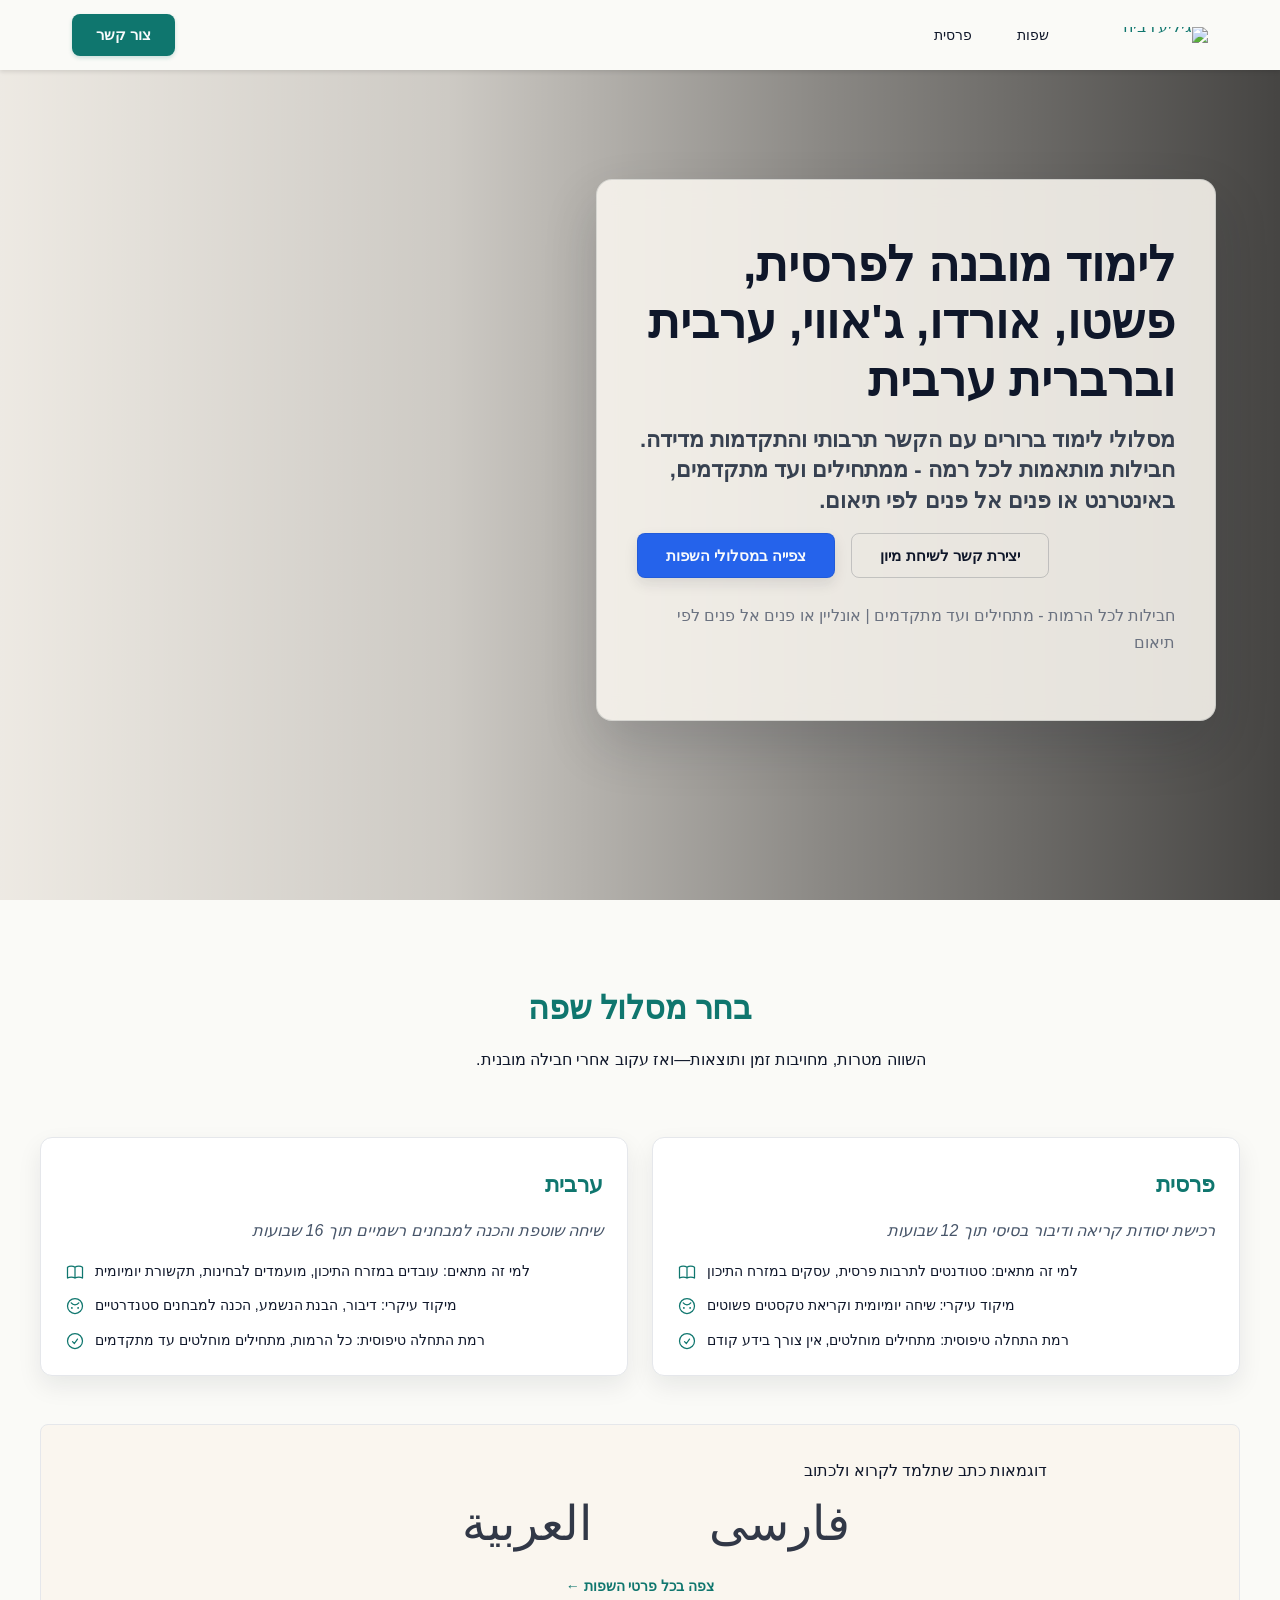
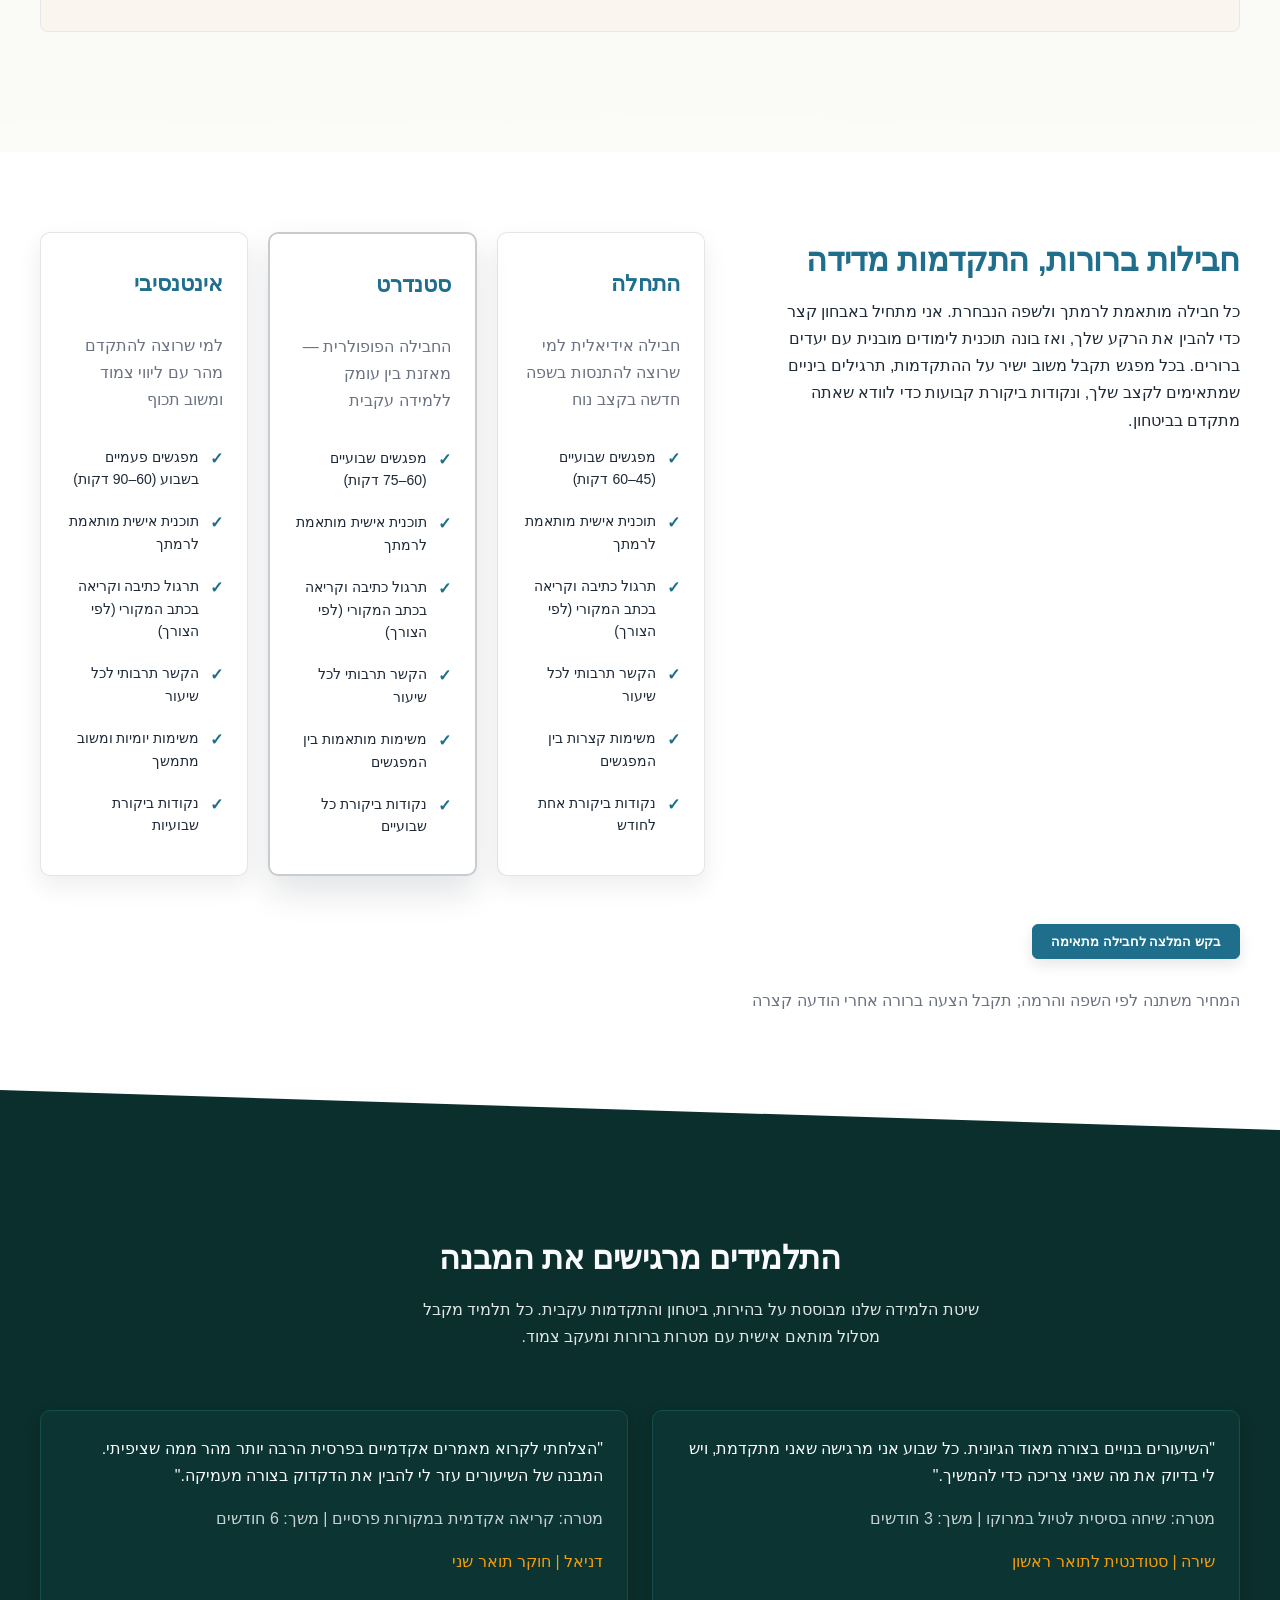
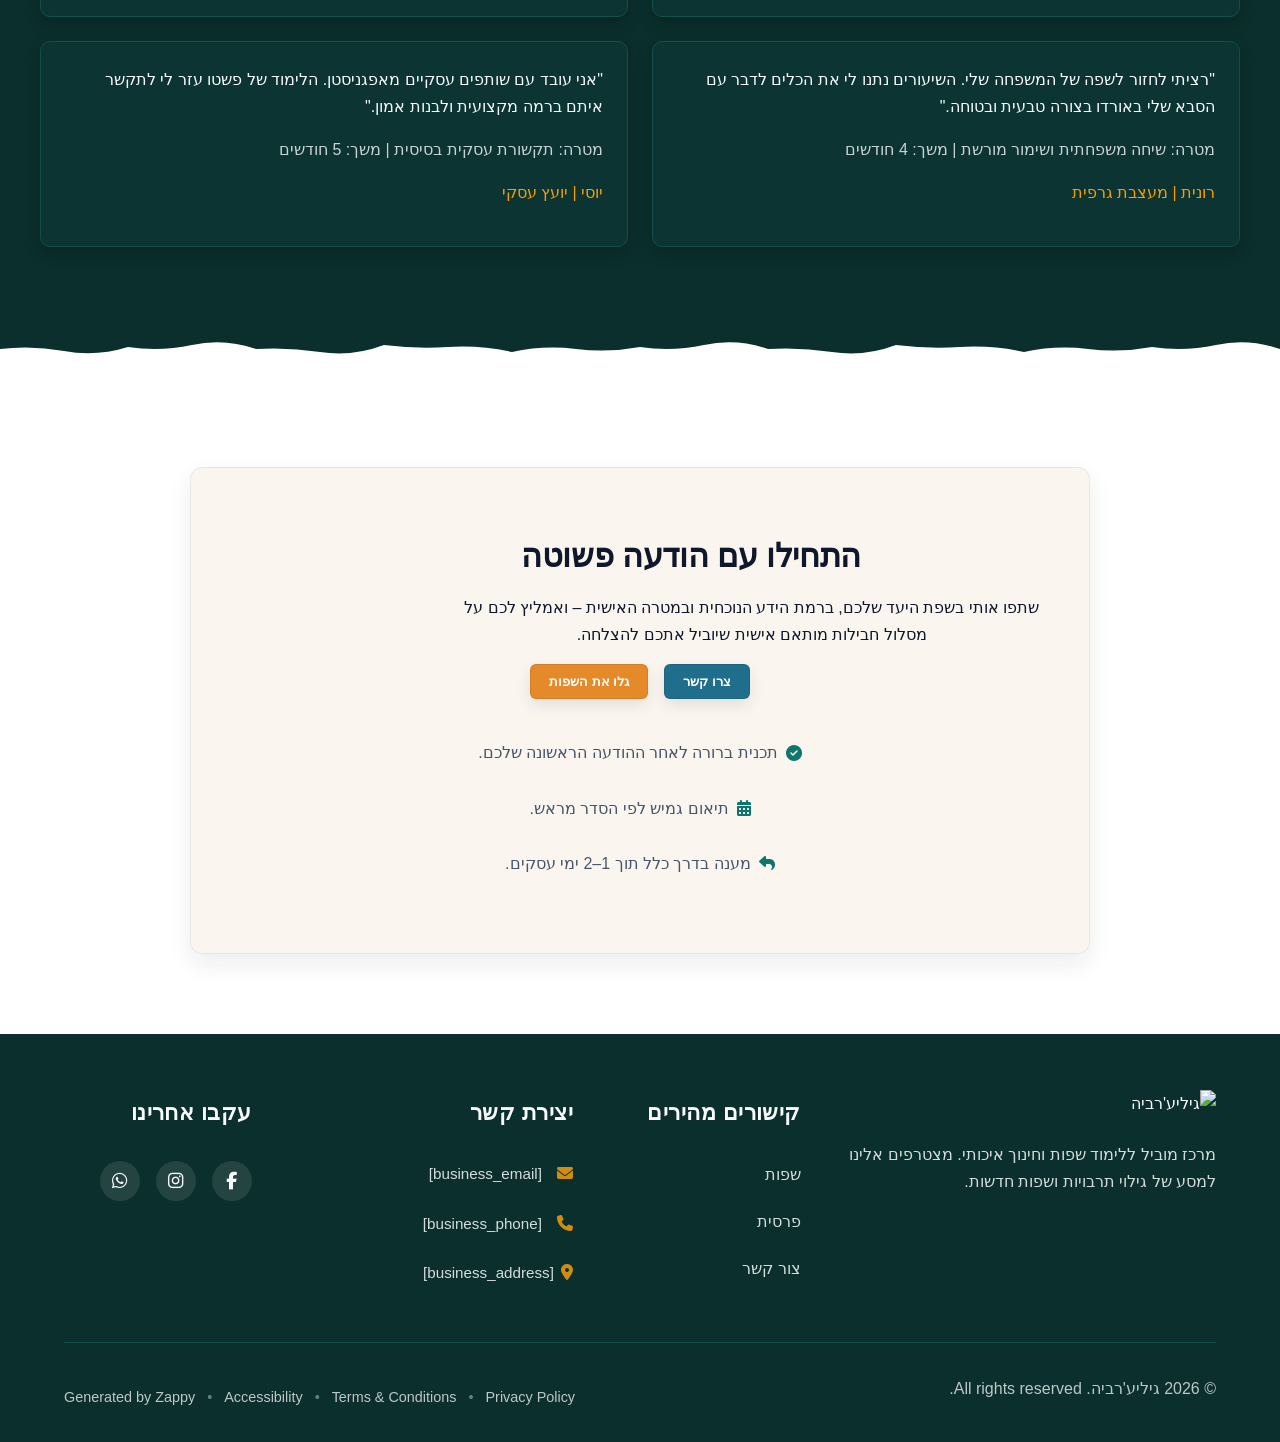
==== commit 317debce: "Background sync: Progressive GitHub Sync" ====
--- a/public/index.html
+++ b/public/index.html
@@ -1 +1 @@
-<!doctype html><html dir="rtl" lang="he"><head><meta charset="UTF-8"><meta content="width=device-width,initial-scale=1" name="viewport"><meta content="index, follow" name="robots"><title>למדו שפות מזרח תיכוניות עם מורה פרטי מומחה — גיליע&#39;רביה</title><meta content="לימוד פרסית, ערבית, אורדו, פשטו וברברית עם מורה פרטי מנוסה. חבילות לימוד מותאמות אישית לכל שפה. התחילו את המסע הלשוני שלכם עוד היום!" name="description"><meta content="לימוד ערבית, מורה פרטי לפרסית בישראל, לימוד שפות מזרח תיכוניות בהדרכה פרטית, מורה לאורדו ופשטו, לימוד שפות דרום אסיה" name="keywords"><link href="/assets/favicon.ico" rel="icon" type="image/x-icon"><link href="/assets/favicon-16x16.png" rel="icon" type="image/png" sizes="16x16"><link href="/assets/favicon-32x32.png" rel="icon" type="image/png" sizes="32x32"><link href="/assets/favicon-48x48.png" rel="icon" type="image/png" sizes="48x48"><link href="/assets/favicon-192x192.png" rel="icon" type="image/png" sizes="192x192"><link href="/assets/favicon-512x512.png" rel="icon" type="image/png" sizes="512x512"><link href="/assets/apple-touch-icon.png" rel="apple-touch-icon"><script>!function(){"use strict";var t="30eac104-630b-41bf-9811-fc5c2acde9de",e="https://api.zappy5.com/api/analytics/track",a=18e5,n=2592e6,o=!0,i=!0,r=!0;var s=function(){var e="zappy_visitor_"+t,a=null;try{if(a=localStorage.getItem(e)){var o=JSON.parse(a),i=Date.now();if(i-o.created<n)return o.lastSeen=i,localStorage.setItem(e,JSON.stringify(o)),o.id}}catch(t){console.warn("Zappy Analytics: LocalStorage not available")}var r="zv_"+Date.now()+"_"+Math.random().toString(36).substr(2,9);try{localStorage.setItem(e,JSON.stringify({id:r,created:Date.now(),lastSeen:Date.now()}))}catch(t){}return r}(),c=function(){var e="zappy_session_"+t,n=null;try{if(n=sessionStorage.getItem(e)){var o=JSON.parse(n),i=Date.now();if(i-o.timestamp<a)return o.timestamp=i,sessionStorage.setItem(e,JSON.stringify(o)),o.id}}catch(t){console.warn("Zappy Analytics: SessionStorage not available")}var r="zs_"+Date.now()+"_"+Math.random().toString(36).substr(2,9);try{sessionStorage.setItem(e,JSON.stringify({id:r,timestamp:Date.now()}))}catch(t){}return r}();function l(a,n){n=n||{};var o={website_id:t,event_type:a,page_path:window.location.pathname,referrer:document.referrer||"direct",visitor_id:s,session_id:c,metadata:n};if(navigator.sendBeacon){var i=new Blob([JSON.stringify(o)],{type:"application/json"});navigator.sendBeacon(e,i)}else fetch(e,{method:"POST",headers:{"Content-Type":"application/json"},body:JSON.stringify(o),keepalive:!0}).catch(function(t){console.warn("Zappy Analytics: Failed to track event",t)})}o&&l("pageview",{title:document.title,url:window.location.href}),i&&document.addEventListener("click",function(t){var e=t.target;if("BUTTON"===e.tagName||e.closest("button")){var a="BUTTON"===e.tagName?e:e.closest("button");l("click",{element:"button",text:a.textContent.trim().substring(0,100),id:a.id||null,class:a.className||null})}else if("A"===e.tagName||e.closest("a")){var n="A"===e.tagName?e:e.closest("a");l("navigation",{element:"link",text:n.textContent.trim().substring(0,100),href:n.href,external:n.hostname!==window.location.hostname})}},!0),r&&document.addEventListener("submit",function(t){var e=t.target;l("form_submit",{form_id:e.id||null,form_name:e.name||null,form_action:e.action||null,form_method:e.method||"GET"})},!0);var d=Date.now();window.addEventListener("beforeunload",function(){l("page_unload",{time_on_page:Math.floor((Date.now()-d)/1e3),page_path:window.location.pathname})}),window.zappyAnalytics={track:l,getVisitorId:function(){return s},getSessionId:function(){return c}}}()</script><meta content="למדו שפות מזרח תיכוניות עם מורה פרטי מומחה — גיליע'רביה" property="og:title"><meta content="לימוד פרסית, ערבית, אורדו, פשטו וברברית עם מורה פרטי מנוסה. חבילות לימוד מותאמות אישית לכל שפה. התחילו את המסע הלשוני שלכם עוד היום!" property="og:description"><meta content="website" property="og:type"><meta content="he_IL" property="og:locale"><meta content="summary_large_image" name="twitter:card"><meta content="למדו שפות מזרח תיכוניות עם מורה פרטי מומחה — גיליע'רביה" name="twitter:title"><meta content="לימוד פרסית, ערבית, אורדו, פשטו וברברית עם מורה פרטי מנוסה. חבילות לימוד מותאמות אישית לכל שפה. התחילו את המסע הלשוני שלכם עוד היום!" name="twitter:description"><link href="https://cdnjs.cloudflare.com/ajax/libs/font-awesome/6.4.0/css/all.min.css" rel="stylesheet"><link href="/assets/favicon.ico" rel="icon" type="image/x-icon"><link href="/assets/favicon-16x16.png" rel="icon" type="image/png" sizes="16x16"><link href="/assets/favicon-32x32.png" rel="icon" type="image/png" sizes="32x32"><link href="/assets/favicon-48x48.png" rel="icon" type="image/png" sizes="48x48"><link href="/assets/favicon-192x192.png" rel="icon" type="image/png" sizes="192x192"><link href="/assets/favicon-512x512.png" rel="icon" type="image/png" sizes="512x512"><link href="/assets/apple-touch-icon.png" rel="apple-touch-icon"><link href="https://cdn.jsdelivr.net/npm/vanilla-cookieconsent@3/dist/cookieconsent.css" rel="stylesheet"><script src="https://cdn.jsdelivr.net/npm/vanilla-cookieconsent@3/dist/cookieconsent.umd.js"></script><script src="https://cdn.jsdelivr.net/gh/mickidum/acc_toolbar/acctoolbar/acctoolbar.min.js"></script><link href="/styles.css" rel="stylesheet"><style id="zappy-dropdown-submenu-styles">#navMenu li:has(.sub-menu),.nav-menu li:has(.sub-menu),.navbar li:has(.sub-menu),nav li:has(.sub-menu){position:relative}#navMenu .sub-menu,.nav-menu .sub-menu,.navbar .sub-menu,nav .sub-menu{display:block!important;position:absolute!important;top:100%;left:0;min-width:220px;background:#fff;border-radius:8px;box-shadow:0 8px 25px rgba(0,0,0,.15);padding:8px 0;opacity:0;visibility:hidden;transform:translateY(10px);transition:all .3s ease;z-index:1000;list-style:none;pointer-events:none}#navMenu li:hover>.sub-menu,.nav-menu li:hover>.sub-menu,.navbar li:hover>.sub-menu,nav li:hover>.sub-menu{opacity:1!important;visibility:visible!important;transform:translateY(0)!important;pointer-events:auto!important}.sub-menu li{list-style:none;margin:0;padding:0}.sub-menu a{display:block!important;padding:10px 16px!important;color:#333!important;font-weight:500;text-decoration:none;white-space:nowrap;transition:background-color .2s}.sub-menu a:hover{background-color:#f5f5f5}[dir=rtl] .nav-menu .sub-menu,[dir=rtl] .navbar .sub-menu,[dir=rtl] nav .sub-menu,html[lang=ar] .nav-menu .sub-menu,html[lang=ar] .navbar .sub-menu,html[lang=ar] nav .sub-menu,html[lang=he] .nav-menu .sub-menu,html[lang=he] .navbar .sub-menu,html[lang=he] nav .sub-menu{left:auto!important;right:0!important}.sub-menu:empty,.sub-menu:not(:has(li)),.sub-menu:not(:has(li:not(.zappy-hidden-menu-item))){display:none!important;opacity:0!important;visibility:hidden!important;pointer-events:none!important}li:has(.menu-group-title):hover>.sub-menu{opacity:1!important;visibility:visible!important;transform:translateY(0)!important;pointer-events:auto!important}#navMenu>li>.menu-group-title,.nav-menu>li>.menu-group-title{display:inline-block;padding:.5rem 1rem;cursor:default;user-select:none}@media (max-width:768px){#navMenu .sub-menu,.nav-menu .sub-menu,.navbar .sub-menu,nav .sub-menu{position:static!important;transform:none!important;box-shadow:none!important;background:0 0!important;max-height:0;overflow:hidden;opacity:0;visibility:hidden;transition:max-height .3s ease,opacity .3s ease;padding:0!important;border-radius:0!important}.sub-menu.mobile-expanded{max-height:500px!important;opacity:1!important;visibility:visible!important;padding:8px 0 8px 16px!important}[dir=rtl] .sub-menu.mobile-expanded,html[lang=he] .sub-menu.mobile-expanded{padding:8px 16px 8px 0!important}#navMenu li:hover>.sub-menu,.nav-menu li:hover>.sub-menu,.navbar li:hover>.sub-menu,nav li:hover>.sub-menu{opacity:0;visibility:hidden;pointer-events:none}#navMenu li>.sub-menu.mobile-expanded,.nav-menu li>.sub-menu.mobile-expanded,.navbar li>.sub-menu.mobile-expanded,nav li>.sub-menu.mobile-expanded{opacity:1!important;visibility:visible!important;pointer-events:auto!important}#navMenu li:has(.sub-menu),.nav-menu li:has(.sub-menu),.navbar li:has(.sub-menu),nav li:has(.sub-menu){display:flex!important;flex-wrap:wrap!important;align-items:center!important;position:relative!important;min-height:44px!important}#navMenu li:has(.sub-menu)>a,.nav-menu li:has(.sub-menu)>a,.navbar li:has(.sub-menu)>a,nav li:has(.sub-menu)>a{flex:1!important;min-width:0!important}#navMenu li:has(.sub-menu)>.menu-group-title,.nav-menu li:has(.sub-menu)>.menu-group-title,.navbar li:has(.sub-menu)>.menu-group-title,nav li:has(.sub-menu)>.menu-group-title{flex:1!important;min-width:0!important;padding:0!important;line-height:inherit!important}#navMenu li:has(.sub-menu)>.sub-menu,.nav-menu li:has(.sub-menu)>.sub-menu,.navbar li:has(.sub-menu)>.sub-menu,nav li:has(.sub-menu)>.sub-menu{flex-basis:100%!important;width:100%!important}#navMenu li:has(.sub-menu)>a [class*=arrow],#navMenu li:has(.sub-menu)>a [class*=chevron],.nav-menu li:has(.sub-menu)>a .fa-angle-down,.nav-menu li:has(.sub-menu)>a .fa-chevron-down,.nav-menu li:has(.sub-menu)>a [class*=arrow],.nav-menu li:has(.sub-menu)>a [class*=chevron],nav li:has(.sub-menu)>a [class*=arrow],nav li:has(.sub-menu)>a [class*=chevron]{display:none!important;visibility:hidden!important}.mobile-submenu-toggle{display:flex!important;align-items:center!important;justify-content:center!important;width:44px!important;height:auto!important;background:0 0!important;border:none!important;cursor:pointer!important;color:var(--text-dark)!important;position:static!important;flex-shrink:0!important;align-self:stretch!important;z-index:2!important;padding:0!important;margin:0!important}.mobile-submenu-toggle::after{content:''!important;width:0!important;height:0!important;border-left:6px solid transparent!important;border-right:6px solid transparent!important;border-top:7px solid currentColor!important;transition:transform .3s ease!important}.mobile-submenu-toggle.expanded::after{transform:rotate(180deg)!important}.sub-menu a{padding:10px 0!important;display:block!important;color:var(--text-dark)!important}.navbar .sub-menu li a,.zappy-products-dropdown .sub-menu a,nav.navbar .sub-menu li a{color:var(--text-dark)!important}}@media (min-width:769px){.mobile-submenu-toggle{display:none!important}}</style><style id="zappy-widget-visibility">#mic-access-tool-box,#mic-access-tool-general-button,#mic-init-access-tool #mic-access-tool-box,#mic-init-access-tool #mic-access-tool-general-button,#mic-init-access-tool .mic-access-tool-general-button,._access-icon,._access-menu,.mic-access-tool-box,.mic-access-tool-general-button,div[id*=mic-access-tool-box]{display:none!important;visibility:hidden!important;opacity:0!important;pointer-events:none!important}</style></head><body><nav class="navbar" dir="rtl"><button aria-label="Menu" class="mobile-toggle" id="mobileToggle"><svg viewBox="0 0 24 24" fill="none" class="hamburger-icon" height="24" width="24"><path d="M3 12h18M3 6h18M3 18h18" stroke="currentColor" stroke-linecap="round" stroke-width="2"></path></svg><svg viewBox="0 0 24 24" fill="none" class="close-icon" height="24" width="24" style="display:none"><path d="M18 6L6 18M6 6l12 12" stroke="currentColor" stroke-linecap="round" stroke-width="2"></path></svg></button><button aria-label="Call" class="phone-header-btn"><svg viewBox="0 0 24 24" fill="currentColor" height="20" width="20"><path d="M22 16.92v3a2 2 0 0 1-2.18 2 19.79 19.79 0 0 1-8.63-3.07 19.5 19.5 0 0 1-6-6 19.79 19.79 0 0 1-3.07-8.67A2 2 0 0 1 4.11 2h3a2 2 0 0 1 2 1.72 12.84 12.84 0 0 0 .7 2.81 2 2 0 0 1-.45 2.11L8.09 9.91a16 16 0 0 0 6 6l1.27-1.27a2 2 0 0 1 2.11-.45 12.84 12.84 0 0 0 2.81.7A2 2 0 0 1 22 16.92z"></path></svg></button><div class="nav-container"><div class="nav-brand"><a href="/" class="logo-link"><img alt="גיליע'רביה" src="/assets/business-logo.webp" class="logo"></a></div><ul class="nav-menu" id="navMenu"><li><a href="/languages">שפות</a></li><li><a href="/languages/persian">פרסית</a></li></ul><div class="nav-cta-container"><a href="/contact" class="nav-cta-btn">צור קשר</a></div></div></nav><main><section class="index-hero-section" data-layout-spec="בית-hero" data-hero-type="fullscreen-scrim"><div class="index-hero-section__bg-wrapper"><img alt="סביבת לימוד שקטה ומזמינה עם מחברת ערבית פתוחה על שולחן עץ" src="/assets/site-index-hero-bg.webp" class="index-hero-section__bg-image" data-context="Bright, warm tutoring moment: a clean wooden desk with an open notebook showing Arabic script practice, a pen resting on the page, soft natural daylight streaming from a window, creating a calm and focused learning atmosphere. The scene should feel inviting and educational, with subtle warm tones and gentle shadows. The composition should leave clear space in the center-right area for text overlay." data-hero-bg="true" data-placeholder="index-hero-bg" height="1080" width="1920"></div><div class="index-hero-section__scrim" aria-hidden="true"></div><div class="index-hero-section__content-wrapper"><div class="index-hero-section__overlay-card"><h1 class="index-hero-section__headline">לימוד מובנה לפרסית, פשטו, אורדו, ג'אווי, ערבית וברברית ערבית</h1><h3 class="index-hero-section__subtitle">מסלולי לימוד ברורים עם הקשר תרבותי והתקדמות מדידה. חבילות מותאמות לכל רמה - ממתחילים ועד מתקדמים, באינטרנט או פנים אל פנים לפי תיאום.</h3><div class="index-hero-section__cta-row"><a href="/languages" class="index-hero-section__btn-primary">צפייה במסלולי השפות</a><a href="/contact" class="index-hero-section__btn-secondary">יצירת קשר לשיחת מיון</a></div><p class="index-hero-section__micro-proof">חבילות לכל הרמות - מתחילים ועד מתקדמים | אונליין או פנים אל פנים לפי תיאום</p></div></div></section><section class="index-showcase-section" data-layout-spec="בית-showcase"><div class="showcase-container"><div class="showcase-intro"><h2>בחר מסלול שפה</h2><p>השווה מטרות, מחויבות זמן ותוצאות—ואז עקוב אחרי חבילה מובנית.</p></div><div class="zappy-preserve-css-grid showcase-grid" style="display:grid;grid-template-columns:repeat(2,minmax(0,1fr))" data-original-gap="24px" data-original-item-width="384" data-zappy-auto-grid="true" id="zappy-auto-grid-1772612669003-l29rpq" data-zappy-explicit-columns="true"><div class="language-card"><h3>פרסית</h3><p class="card-promise">רכישת יסודות קריאה ודיבור בסיסי תוך 12 שבועות</p><ul class="card-bullets"><li><svg viewBox="0 0 24 24" fill="none" class="bullet-icon" data-element-type="icon" data-icon-type="svg" xmlns="http://www.w3.org/2000/svg" style="cursor:pointer"><path d="M12 6.25278V19.2528M12 6.25278C10.8321 5.47686 9.24649 5 7.5 5C5.75351 5 4.16789 5.47686 3 6.25278V19.2528C4.16789 18.4769 5.75351 18 7.5 18C9.24649 18 10.8321 18.4769 12 19.2528M12 6.25278C13.1679 5.47686 14.7535 5 16.5 5C18.2465 5 19.8321 5.47686 21 6.25278V19.2528C19.8321 18.4769 18.2465 18 16.5 18C14.7535 18 13.1679 18.4769 12 19.2528" stroke="currentColor" stroke-linecap="round" stroke-width="1.5" stroke-linejoin="round"></path></svg><span>למי זה מתאים: סטודנטים לתרבות פרסית, עסקים במזרח התיכון</span></li><li><svg viewBox="0 0 24 24" fill="none" class="bullet-icon" data-element-type="icon" data-icon-type="svg" xmlns="http://www.w3.org/2000/svg"><path d="M7.5 8.25C7.5 8.25 9 10.5 12 10.5C15 10.5 16.5 8.25 16.5 8.25M8.25 14.25H8.26M15.75 14.25H15.76M21 12C21 16.9706 16.9706 21 12 21C7.02944 21 3 16.9706 3 12C3 7.02944 7.02944 3 12 3C16.9706 3 21 7.02944 21 12ZM8.625 14.25C8.625 14.4571 8.45711 14.625 8.25 14.625C8.04289 14.625 7.875 14.4571 7.875 14.25C7.875 14.0429 8.04289 13.875 8.25 13.875C8.45711 13.875 8.625 14.0429 8.625 14.25ZM16.125 14.25C16.125 14.4571 15.9571 14.625 15.75 14.625C15.5429 14.625 15.375 14.4571 15.375 14.25C15.375 14.0429 15.5429 13.875 15.75 13.875C15.9571 13.875 16.125 14.0429 16.125 14.25Z" stroke="currentColor" stroke-linecap="round" stroke-width="1.5" stroke-linejoin="round"></path></svg><span>מיקוד עיקרי: שיחה יומיומית וקריאת טקסטים פשוטים</span></li><li><svg viewBox="0 0 24 24" fill="none" class="bullet-icon" data-element-type="icon" data-icon-type="svg" xmlns="http://www.w3.org/2000/svg"><path d="M9 12.75L11.25 15L15 9.75M21 12C21 16.9706 16.9706 21 12 21C7.02944 21 3 16.9706 3 12C3 7.02944 7.02944 3 12 3C16.9706 3 21 7.02944 21 12Z" stroke="currentColor" stroke-linecap="round" stroke-width="1.5" stroke-linejoin="round"></path></svg><span>רמת התחלה טיפוסית: מתחילים מוחלטים, אין צורך בידע קודם</span></li></ul></div><div class="language-card"><h3>ערבית</h3><p class="card-promise">שיחה שוטפת והכנה למבחנים רשמיים תוך 16 שבועות</p><ul class="card-bullets"><li><svg viewBox="0 0 24 24" fill="none" class="bullet-icon" data-element-type="icon" data-icon-type="svg" xmlns="http://www.w3.org/2000/svg"><path d="M12 6.25278V19.2528M12 6.25278C10.8321 5.47686 9.24649 5 7.5 5C5.75351 5 4.16789 5.47686 3 6.25278V19.2528C4.16789 18.4769 5.75351 18 7.5 18C9.24649 18 10.8321 18.4769 12 19.2528M12 6.25278C13.1679 5.47686 14.7535 5 16.5 5C18.2465 5 19.8321 5.47686 21 6.25278V19.2528C19.8321 18.4769 18.2465 18 16.5 18C14.7535 18 13.1679 18.4769 12 19.2528" stroke="currentColor" stroke-linecap="round" stroke-width="1.5" stroke-linejoin="round"></path></svg><span>למי זה מתאים: עובדים במזרח התיכון, מועמדים לבחינות, תקשורת יומיומית</span></li><li><svg viewBox="0 0 24 24" fill="none" class="bullet-icon" data-element-type="icon" data-icon-type="svg" xmlns="http://www.w3.org/2000/svg"><path d="M7.5 8.25C7.5 8.25 9 10.5 12 10.5C15 10.5 16.5 8.25 16.5 8.25M8.25 14.25H8.26M15.75 14.25H15.76M21 12C21 16.9706 16.9706 21 12 21C7.02944 21 3 16.9706 3 12C3 7.02944 7.02944 3 12 3C16.9706 3 21 7.02944 21 12ZM8.625 14.25C8.625 14.4571 8.45711 14.625 8.25 14.625C8.04289 14.625 7.875 14.4571 7.875 14.25C7.875 14.0429 8.04289 13.875 8.25 13.875C8.45711 13.875 8.625 14.0429 8.625 14.25ZM16.125 14.25C16.125 14.4571 15.9571 14.625 15.75 14.625C15.5429 14.625 15.375 14.4571 15.375 14.25C15.375 14.0429 15.5429 13.875 15.75 13.875C15.9571 13.875 16.125 14.0429 16.125 14.25Z" stroke="currentColor" stroke-linecap="round" stroke-width="1.5" stroke-linejoin="round"></path></svg><span>מיקוד עיקרי: דיבור, הבנת הנשמע, הכנה למבחנים סטנדרטיים</span></li><li><svg viewBox="0 0 24 24" fill="none" class="bullet-icon" data-element-type="icon" data-icon-type="svg" xmlns="http://www.w3.org/2000/svg"><path d="M9 12.75L11.25 15L15 9.75M21 12C21 16.9706 16.9706 21 12 21C7.02944 21 3 16.9706 3 12C3 7.02944 7.02944 3 12 3C16.9706 3 21 7.02944 21 12Z" stroke="currentColor" stroke-linecap="round" stroke-width="1.5" stroke-linejoin="round"></path></svg><span>רמת התחלה טיפוסית: כל הרמות, מתחילים מוחלטים עד מתקדמים</span></li></ul></div></div><div class="script-band"><p class="script-intro">דוגמאות כתב שתלמד לקרוא ולכתוב</p><div class="script-samples" dir="rtl" lang="ar"><span class="script-glyph persian">فارسی&nbsp;&nbsp;</span><span class="script-glyph jawi">&nbsp;&nbsp;</span><span class="script-glyph arabic">العربية</span><span class="script-glyph berber"><br></span></div><a href="/languages" class="script-cta">צפה בכל פרטי השפות ←</a></div></div><div class="showcase-divider-wrapper"><svg viewBox="0 0 1200 60" xmlns="http://www.w3.org/2000/svg" aria-hidden="true" preserveAspectRatio="none"><path d="M0,60 L0,30 Q100,25 200,32 T400,28 Q500,32 600,25 T800,30 Q900,28 1000,32 T1200,28 L1200,60 Z" fill="#FFFFFF" opacity="0.15"></path></svg></div></section><section class="index-pricing-section" data-layout-spec="בית-pricing" id="zappy-section-2"><div class="index-pricing-container"><div class="zappy-preserve-css-grid index-pricing-grid" style="grid-template-columns:475px 665px" data-original-gap="60px" data-original-item-width="475" data-zappy-auto-grid="true" id="zappy-auto-grid-1772612669013-4noigj" data-zappy-grid-align="start"><div class="index-pricing-content" data-grid-item-index="0"><h2>חבילות ברורות, התקדמות מדידה</h2><p>כל חבילה מותאמת לרמתך ולשפה הנבחרת. אני מתחיל באבחון קצר כדי להבין את הרקע שלך, ואז בונה תוכנית לימודים מובנית עם יעדים ברורים. בכל מפגש תקבל משוב ישיר על ההתקדמות, תרגילים ביניים שמתאימים לקצב שלך, ונקודות ביקורת קבועות כדי לוודא שאתה מתקדם בביטחון.</p></div><div class="index-pricing-table zappy-grid-item-nested-grid" data-grid-item-index="1"><div class="index-pricing-card"><h3>התחלה</h3><p class="index-pricing-card-desc">חבילה אידיאלית למי שרוצה להתנסות בשפה חדשה בקצב נוח</p><ul class="index-pricing-list"><li>מפגשים שבועיים&nbsp;<br>(45–60 דקות)</li><li>תוכנית אישית מותאמת לרמתך</li><li>תרגול כתיבה וקריאה בכתב המקורי (לפי הצורך)</li><li>הקשר תרבותי לכל שיעור</li><li>משימות קצרות בין המפגשים</li><li>נקודות ביקורת אחת לחודש</li></ul></div><div class="index-pricing-card index-pricing-card-recommended"><h3>סטנדרט</h3><p class="index-pricing-card-desc">החבילה הפופולרית — מאזנת בין עומק ללמידה עקבית</p><ul class="index-pricing-list"><li>מפגשים שבועיים&nbsp;<br>(60–75 דקות)</li><li>תוכנית אישית מותאמת לרמתך</li><li>תרגול כתיבה וקריאה בכתב המקורי (לפי הצורך)</li><li>הקשר תרבותי לכל שיעור</li><li>משימות מותאמות בין המפגשים</li><li>נקודות ביקורת כל שבועיים</li></ul></div><div class="index-pricing-card"><h3>אינטנסיבי</h3><p class="index-pricing-card-desc">למי שרוצה להתקדם מהר עם ליווי צמוד ומשוב תכוף</p><ul class="index-pricing-list"><li>מפגשים פעמיים בשבוע (60–90 דקות)</li><li>תוכנית אישית מותאמת לרמתך</li><li>תרגול כתיבה וקריאה בכתב המקורי (לפי הצורך)</li><li>הקשר תרבותי לכל שיעור</li><li>משימות יומיות ומשוב מתמשך</li><li>נקודות ביקורת שבועיות</li></ul></div></div></div><div class="index-pricing-cta-wrapper" style="text-align:center!important;display:flex!important;justify-content:center!important;align-items:flex-start!important;width:100%!important"><p class="zappy-editable"><a href="/contact" class="index-pricing-cta" data-element-id="btn-1772612816665-h4wlwahd0" data-element-type="button" data-native-element="true" data-text-color="light" style="outline:0;border-color:#1e6e8c!important;color:var(--light-text,#fff)!important;background-color:#1e6e8c!important;background-image:none!important">בקש המלצה לחבילה מתאימה</a></p><p class="index-pricing-note">המחיר משתנה לפי השפה והרמה; תקבל הצעה ברורה אחרי הודעה קצרה</p></div></div><div class="index-pricing-divider-wrapper"><svg viewBox="0 0 1200 80" xmlns="http://www.w3.org/2000/svg" aria-hidden="true" preserveAspectRatio="none" data-no-icon-edit="true"><path d="M0,80 L0,20 L1200,60 L1200,80 Z" fill="var(--bg-dark)"></path></svg></div></section><section class="index-testimonials-section" data-layout-spec="בית-testimonials"><div class="index-testimonials-container"><div class="index-testimonials-intro"><h2>התלמידים מרגישים את המבנה</h2><p>שיטת הלמידה שלנו מבוססת על בהירות, ביטחון והתקדמות עקבית. כל תלמיד מקבל מסלול מותאם אישית עם מטרות ברורות ומעקב צמוד.</p></div><div class="index-testimonials-grid"><div class="index-testimonials-card"><p class="index-testimonials-quote">"השיעורים בנויים בצורה מאוד הגיונית. כל שבוע אני מרגישה שאני מתקדמת, ויש לי בדיוק את מה שאני צריכה כדי להמשיך."</p><p class="index-testimonials-context">מטרה: שיחה בסיסית לטיול במרוקו | משך: 3 חודשים</p><p class="index-testimonials-attribution">שירה | סטודנטית לתואר ראשון</p></div><div class="index-testimonials-card"><p class="index-testimonials-quote">"הצלחתי לקרוא מאמרים אקדמיים בפרסית הרבה יותר מהר ממה שציפיתי. המבנה של השיעורים עזר לי להבין את הדקדוק בצורה מעמיקה."</p><p class="index-testimonials-context">מטרה: קריאה אקדמית במקורות פרסיים | משך: 6 חודשים</p><p class="index-testimonials-attribution">דניאל | חוקר תואר שני</p></div><div class="index-testimonials-card"><p class="index-testimonials-quote">"רציתי לחזור לשפה של המשפחה שלי. השיעורים נתנו לי את הכלים לדבר עם הסבא שלי באורדו בצורה טבעית ובטוחה."</p><p class="index-testimonials-context">מטרה: שיחה משפחתית ושימור מורשת | משך: 4 חודשים</p><p class="index-testimonials-attribution">רונית | מעצבת גרפית</p></div><div class="index-testimonials-card"><p class="index-testimonials-quote">"אני עובד עם שותפים עסקיים מאפגניסטן. הלימוד של פשטו עזר לי לתקשר איתם ברמה מקצועית ולבנות אמון."</p><p class="index-testimonials-context">מטרה: תקשורת עסקית בסיסית | משך: 5 חודשים</p><p class="index-testimonials-attribution">יוסי | יועץ עסקי</p></div><div class="index-testimonials-image-wrapper"><img alt="דוגמה לחומר לימוד מובנה בשפות מזרח תיכוניות" src="/assets/site-index-testimonials-image-1.webp" data-context="A clean, professional screenshot-style image of a language learning worksheet or annotated text page for Middle Eastern languages (Persian, Arabic, Pashto, or Urdu). The page should show structured lesson material with clear headings, bullet points, vocabulary lists, and handwritten-style annotations or highlights. Use a neutral, organized layout that conveys educational structure and clarity. No personal data or faces. The design should feel like a professional tutoring material page with clean typography and organized sections." data-placeholder="index-testimonials-image-1" height="400" width="600"></div></div></div><div class="index-testimonials-divider-wrapper"><svg viewBox="0 0 1200 80" xmlns="http://www.w3.org/2000/svg" aria-hidden="true" preserveAspectRatio="none"><path d="M0,80 L0,42 Q30,38 60,44 T120,40 Q150,45 180,38 T240,42 Q270,40 300,45 T360,38 Q390,42 420,40 T480,45 Q510,38 540,42 T600,40 Q630,45 660,38 T720,42 Q750,40 780,45 T840,38 Q870,42 900,40 T960,45 Q990,38 1020,42 T1080,40 Q1110,45 1140,38 T1200,42 L1200,80 Z" fill="#FFFFFF"></path></svg></div></section><section class="index-cta-section" data-layout-spec="בית-cta"><div class="index-cta-container"><div class="index-cta-panel"><h2 class="index-cta-heading">התחילו עם הודעה פשוטה</h2><p class="index-cta-description">שתפו אותי בשפת היעד שלכם, ברמת הידע הנוכחית ובמטרה האישית – ואמליץ לכם על מסלול חבילות מותאם אישית שיוביל אתכם להצלחה.</p><div class="index-cta-buttons"><a href="/contact" class="index-cta-btn btn-primary">צרו קשר</a><a href="/languages" class="index-cta-btn btn-secondary">גלו את השפות</a></div><div class="index-cta-reassurance"><p class="index-cta-reassurance-item"><i class="fas fa-check-circle" aria-hidden="true"></i>תכנית ברורה לאחר ההודעה הראשונה שלכם.</p><p class="index-cta-reassurance-item"><i class="fas fa-calendar-alt" aria-hidden="true"></i>תיאום גמיש לפי הסדר מראש.</p><p class="index-cta-reassurance-item"><i class="fas fa-reply" aria-hidden="true"></i>מענה בדרך כלל תוך 1–2 ימי עסקים.</p></div></div></div></section></main><footer class="site-footer"><div class="footer-container"><div class="footer-top"><div class="footer-column footer-company"><img alt="גיליע'רביה" src="/assets/business-logo.webp" class="logo"><p class="footer-description">מרכז מוביל ללימוד שפות וחינוך איכותי. מצטרפים אלינו למסע של גילוי תרבויות ושפות חדשות.</p></div><div class="footer-column footer-links"><h3 class="footer-heading">קישורים מהירים</h3><ul class="footer-menu"><li><a href="/languages">שפות</a></li><li><a href="/languages/persian">פרסית</a></li><li><a href="/contact">צור קשר</a></li></ul></div><div class="footer-column footer-contact"><h3 class="footer-heading">יצירת קשר</h3><ul class="contact-list"><li><i class="fas fa-envelope"></i><a href="mailto:[business_email]">[business_email]</a></li><li><i class="fas fa-phone"></i><a href="tel:[business_phone]">[business_phone]</a></li><li><a href="/"><i class="fas fa-map-marker-alt"></i><span>[business_address]</span></a></li></ul></div><div class="footer-column footer-social"><h3 class="footer-heading">עקבו אחרינו</h3><div class="social-links"><a href="[facebook_handle]" aria-label="Facebook"><i class="fab fa-facebook-f"></i></a><a href="[instagram_handle]" aria-label="Instagram"><i class="fab fa-instagram"></i></a><a href="[whatsapp_handle]" aria-label="WhatsApp"><i class="fab fa-whatsapp"></i></a></div></div></div><div class="footer-bottom"><div class="footer-bottom-content"><p class="copyright">© 2026 גיליע'רביה. All rights reserved.</p><div class="footer-legal"><a href="/privacy">Privacy Policy</a><span class="separator">•</span><a href="/terms">Terms &amp; Conditions</a><span class="separator">•</span><a href="/accessibility">Accessibility</a><span class="separator">•</span><a href="https://zappy5.com" class="zappy-attribution" target="_blank">Generated by Zappy</a></div></div></div></div></footer><a href="https://wa.me/[whatsapp_handle]" class="whatsapp-float" aria-label="WhatsApp"><i class="fab fa-whatsapp"></i></a><div data-integration="accessibility:toolbar"></div><script src="/script.js"></script><script id="zappy-mobile-submenu-script">!function(){function e(){if(window.innerWidth>768)return document.querySelectorAll(".mobile-submenu-toggle").forEach(function(e){e.remove()}),void document.querySelectorAll(".sub-menu.mobile-expanded").forEach(function(e){e.classList.remove("mobile-expanded")});document.querySelectorAll(".nav-menu li:has(.sub-menu), nav li:has(.sub-menu), .navbar li:has(.sub-menu), #navMenu li:has(.sub-menu)").forEach(function(e){if(!e.querySelector(".mobile-submenu-toggle")){var t=e.querySelector(".sub-menu"),n=e.querySelector(":scope > a");if(t&&n){var o=document.createElement("button");o.className="mobile-submenu-toggle",o.setAttribute("aria-label","Toggle submenu"),o.setAttribute("type","button"),n.insertAdjacentElement("afterend",o),o.addEventListener("click",function(e){e.preventDefault(),e.stopPropagation(),document.querySelectorAll(".sub-menu.mobile-expanded").forEach(function(e){if(e!==t){e.classList.remove("mobile-expanded");var n=e.parentElement.querySelector(".mobile-submenu-toggle");n&&n.classList.remove("expanded")}}),t.classList.toggle("mobile-expanded"),o.classList.toggle("expanded")})}}})}var t;"loading"===document.readyState?document.addEventListener("DOMContentLoaded",e):e(),window.addEventListener("resize",function(){clearTimeout(t),t=setTimeout(e,250)});var n=new MutationObserver(function(t){t.forEach(function(t){if("attributes"===t.type){var n=t.target;n.classList&&(n.classList.contains("active")||n.classList.contains("open"))&&setTimeout(e,100)}})});setTimeout(function(){document.querySelectorAll(".mobile-menu, .nav-menu, #navMenu, nav").forEach(function(e){n.observe(e,{attributes:!0,attributeFilter:["class","style"]})})},500)}()</script></body></html>+<!doctype html><html dir="rtl" lang="he"><head><meta charset="UTF-8"><meta content="width=device-width,initial-scale=1" name="viewport"><meta content="index, follow" name="robots"><title>למדו שפות מזרח תיכוניות עם מורה פרטי מומחה — גיליע&#39;רביה</title><meta content="לימוד פרסית, ערבית, אורדו, פשטו וברברית עם מורה פרטי מנוסה. חבילות לימוד מותאמות אישית לכל שפה. התחילו את המסע הלשוני שלכם עוד היום!" name="description"><meta content="לימוד ערבית, מורה פרטי לפרסית בישראל, לימוד שפות מזרח תיכוניות בהדרכה פרטית, מורה לאורדו ופשטו, לימוד שפות דרום אסיה" name="keywords"><link href="/assets/favicon.ico" rel="icon" type="image/x-icon"><link href="/assets/favicon-16x16.png" rel="icon" type="image/png" sizes="16x16"><link href="/assets/favicon-32x32.png" rel="icon" type="image/png" sizes="32x32"><link href="/assets/favicon-48x48.png" rel="icon" type="image/png" sizes="48x48"><link href="/assets/favicon-192x192.png" rel="icon" type="image/png" sizes="192x192"><link href="/assets/favicon-512x512.png" rel="icon" type="image/png" sizes="512x512"><link href="/assets/apple-touch-icon.png" rel="apple-touch-icon"><script>!function(){"use strict";var t="30eac104-630b-41bf-9811-fc5c2acde9de",e="https://api.zappy5.com/api/analytics/track",a=18e5,n=2592e6,o=!0,i=!0,r=!0;var s=function(){var e="zappy_visitor_"+t,a=null;try{if(a=localStorage.getItem(e)){var o=JSON.parse(a),i=Date.now();if(i-o.created<n)return o.lastSeen=i,localStorage.setItem(e,JSON.stringify(o)),o.id}}catch(t){console.warn("Zappy Analytics: LocalStorage not available")}var r="zv_"+Date.now()+"_"+Math.random().toString(36).substr(2,9);try{localStorage.setItem(e,JSON.stringify({id:r,created:Date.now(),lastSeen:Date.now()}))}catch(t){}return r}(),c=function(){var e="zappy_session_"+t,n=null;try{if(n=sessionStorage.getItem(e)){var o=JSON.parse(n),i=Date.now();if(i-o.timestamp<a)return o.timestamp=i,sessionStorage.setItem(e,JSON.stringify(o)),o.id}}catch(t){console.warn("Zappy Analytics: SessionStorage not available")}var r="zs_"+Date.now()+"_"+Math.random().toString(36).substr(2,9);try{sessionStorage.setItem(e,JSON.stringify({id:r,timestamp:Date.now()}))}catch(t){}return r}();function l(a,n){n=n||{};var o={website_id:t,event_type:a,page_path:window.location.pathname,referrer:document.referrer||"direct",visitor_id:s,session_id:c,metadata:n};if(navigator.sendBeacon){var i=new Blob([JSON.stringify(o)],{type:"application/json"});navigator.sendBeacon(e,i)}else fetch(e,{method:"POST",headers:{"Content-Type":"application/json"},body:JSON.stringify(o),keepalive:!0}).catch(function(t){console.warn("Zappy Analytics: Failed to track event",t)})}o&&l("pageview",{title:document.title,url:window.location.href}),i&&document.addEventListener("click",function(t){var e=t.target;if("BUTTON"===e.tagName||e.closest("button")){var a="BUTTON"===e.tagName?e:e.closest("button");l("click",{element:"button",text:a.textContent.trim().substring(0,100),id:a.id||null,class:a.className||null})}else if("A"===e.tagName||e.closest("a")){var n="A"===e.tagName?e:e.closest("a");l("navigation",{element:"link",text:n.textContent.trim().substring(0,100),href:n.href,external:n.hostname!==window.location.hostname})}},!0),r&&document.addEventListener("submit",function(t){var e=t.target;l("form_submit",{form_id:e.id||null,form_name:e.name||null,form_action:e.action||null,form_method:e.method||"GET"})},!0);var d=Date.now();window.addEventListener("beforeunload",function(){l("page_unload",{time_on_page:Math.floor((Date.now()-d)/1e3),page_path:window.location.pathname})}),window.zappyAnalytics={track:l,getVisitorId:function(){return s},getSessionId:function(){return c}}}()</script><meta content="למדו שפות מזרח תיכוניות עם מורה פרטי מומחה — גיליע'רביה" property="og:title"><meta content="לימוד פרסית, ערבית, אורדו, פשטו וברברית עם מורה פרטי מנוסה. חבילות לימוד מותאמות אישית לכל שפה. התחילו את המסע הלשוני שלכם עוד היום!" property="og:description"><meta content="website" property="og:type"><meta content="he_IL" property="og:locale"><meta content="summary_large_image" name="twitter:card"><meta content="למדו שפות מזרח תיכוניות עם מורה פרטי מומחה — גיליע'רביה" name="twitter:title"><meta content="לימוד פרסית, ערבית, אורדו, פשטו וברברית עם מורה פרטי מנוסה. חבילות לימוד מותאמות אישית לכל שפה. התחילו את המסע הלשוני שלכם עוד היום!" name="twitter:description"><link href="https://cdnjs.cloudflare.com/ajax/libs/font-awesome/6.4.0/css/all.min.css" rel="stylesheet"><link href="/assets/favicon.ico" rel="icon" type="image/x-icon"><link href="/assets/favicon-16x16.png" rel="icon" type="image/png" sizes="16x16"><link href="/assets/favicon-32x32.png" rel="icon" type="image/png" sizes="32x32"><link href="/assets/favicon-48x48.png" rel="icon" type="image/png" sizes="48x48"><link href="/assets/favicon-192x192.png" rel="icon" type="image/png" sizes="192x192"><link href="/assets/favicon-512x512.png" rel="icon" type="image/png" sizes="512x512"><link href="/assets/apple-touch-icon.png" rel="apple-touch-icon"><link href="https://cdn.jsdelivr.net/npm/vanilla-cookieconsent@3/dist/cookieconsent.css" rel="stylesheet"><script src="https://cdn.jsdelivr.net/npm/vanilla-cookieconsent@3/dist/cookieconsent.umd.js"></script><script src="https://cdn.jsdelivr.net/gh/mickidum/acc_toolbar/acctoolbar/acctoolbar.min.js"></script><link href="/styles.css" rel="stylesheet"><style id="zappy-dropdown-submenu-styles">#navMenu li:has(.sub-menu),.nav-menu li:has(.sub-menu),.navbar li:has(.sub-menu),nav li:has(.sub-menu){position:relative}#navMenu .sub-menu,.nav-menu .sub-menu,.navbar .sub-menu,nav .sub-menu{display:block!important;position:absolute!important;top:100%;left:0;min-width:220px;background:#fff;border-radius:8px;box-shadow:0 8px 25px rgba(0,0,0,.15);padding:8px 0;opacity:0;visibility:hidden;transform:translateY(10px);transition:all .3s ease;z-index:1000;list-style:none;pointer-events:none}#navMenu li:hover>.sub-menu,.nav-menu li:hover>.sub-menu,.navbar li:hover>.sub-menu,nav li:hover>.sub-menu{opacity:1!important;visibility:visible!important;transform:translateY(0)!important;pointer-events:auto!important}.sub-menu li{list-style:none;margin:0;padding:0}.sub-menu a{display:block!important;padding:10px 16px!important;color:#333!important;font-weight:500;text-decoration:none;white-space:nowrap;transition:background-color .2s}.sub-menu a:hover{background-color:#f5f5f5}[dir=rtl] .nav-menu .sub-menu,[dir=rtl] .navbar .sub-menu,[dir=rtl] nav .sub-menu,html[lang=ar] .nav-menu .sub-menu,html[lang=ar] .navbar .sub-menu,html[lang=ar] nav .sub-menu,html[lang=he] .nav-menu .sub-menu,html[lang=he] .navbar .sub-menu,html[lang=he] nav .sub-menu{left:auto!important;right:0!important}.sub-menu:empty,.sub-menu:not(:has(li)),.sub-menu:not(:has(li:not(.zappy-hidden-menu-item))){display:none!important;opacity:0!important;visibility:hidden!important;pointer-events:none!important}li:has(.menu-group-title):hover>.sub-menu{opacity:1!important;visibility:visible!important;transform:translateY(0)!important;pointer-events:auto!important}#navMenu>li>.menu-group-title,.nav-menu>li>.menu-group-title{display:inline-block;padding:.5rem 1rem;cursor:default;user-select:none}@media (max-width:768px){#navMenu .sub-menu,.nav-menu .sub-menu,.navbar .sub-menu,nav .sub-menu{position:static!important;transform:none!important;box-shadow:none!important;background:0 0!important;max-height:0;overflow:hidden;opacity:0;visibility:hidden;transition:max-height .3s ease,opacity .3s ease;padding:0!important;border-radius:0!important}.sub-menu.mobile-expanded{max-height:500px!important;opacity:1!important;visibility:visible!important;padding:8px 0 8px 16px!important}[dir=rtl] .sub-menu.mobile-expanded,html[lang=he] .sub-menu.mobile-expanded{padding:8px 16px 8px 0!important}#navMenu li:hover>.sub-menu,.nav-menu li:hover>.sub-menu,.navbar li:hover>.sub-menu,nav li:hover>.sub-menu{opacity:0;visibility:hidden;pointer-events:none}#navMenu li>.sub-menu.mobile-expanded,.nav-menu li>.sub-menu.mobile-expanded,.navbar li>.sub-menu.mobile-expanded,nav li>.sub-menu.mobile-expanded{opacity:1!important;visibility:visible!important;pointer-events:auto!important}#navMenu li:has(.sub-menu),.nav-menu li:has(.sub-menu),.navbar li:has(.sub-menu),nav li:has(.sub-menu){display:flex!important;flex-wrap:wrap!important;align-items:center!important;position:relative!important;min-height:44px!important}#navMenu li:has(.sub-menu)>a,.nav-menu li:has(.sub-menu)>a,.navbar li:has(.sub-menu)>a,nav li:has(.sub-menu)>a{flex:1!important;min-width:0!important}#navMenu li:has(.sub-menu)>.menu-group-title,.nav-menu li:has(.sub-menu)>.menu-group-title,.navbar li:has(.sub-menu)>.menu-group-title,nav li:has(.sub-menu)>.menu-group-title{flex:1!important;min-width:0!important;padding:0!important;line-height:inherit!important}#navMenu li:has(.sub-menu)>.sub-menu,.nav-menu li:has(.sub-menu)>.sub-menu,.navbar li:has(.sub-menu)>.sub-menu,nav li:has(.sub-menu)>.sub-menu{flex-basis:100%!important;width:100%!important}#navMenu li:has(.sub-menu)>a [class*=arrow],#navMenu li:has(.sub-menu)>a [class*=chevron],.nav-menu li:has(.sub-menu)>a .fa-angle-down,.nav-menu li:has(.sub-menu)>a .fa-chevron-down,.nav-menu li:has(.sub-menu)>a [class*=arrow],.nav-menu li:has(.sub-menu)>a [class*=chevron],nav li:has(.sub-menu)>a [class*=arrow],nav li:has(.sub-menu)>a [class*=chevron]{display:none!important;visibility:hidden!important}.mobile-submenu-toggle{display:flex!important;align-items:center!important;justify-content:center!important;width:44px!important;height:auto!important;background:0 0!important;border:none!important;cursor:pointer!important;color:var(--text-dark)!important;position:static!important;flex-shrink:0!important;align-self:stretch!important;z-index:2!important;padding:0!important;margin:0!important}.mobile-submenu-toggle::after{content:''!important;width:0!important;height:0!important;border-left:6px solid transparent!important;border-right:6px solid transparent!important;border-top:7px solid currentColor!important;transition:transform .3s ease!important}.mobile-submenu-toggle.expanded::after{transform:rotate(180deg)!important}.sub-menu a{padding:10px 0!important;display:block!important;color:var(--text-dark)!important}.navbar .sub-menu li a,.zappy-products-dropdown .sub-menu a,nav.navbar .sub-menu li a{color:var(--text-dark)!important}}@media (min-width:769px){.mobile-submenu-toggle{display:none!important}}</style><style id="zappy-widget-visibility">#mic-access-tool-box,#mic-access-tool-general-button,#mic-init-access-tool #mic-access-tool-box,#mic-init-access-tool #mic-access-tool-general-button,#mic-init-access-tool .mic-access-tool-general-button,._access-icon,._access-menu,.mic-access-tool-box,.mic-access-tool-general-button,div[id*=mic-access-tool-box]{display:none!important;visibility:hidden!important;opacity:0!important;pointer-events:none!important}</style></head><body><nav class="navbar" dir="rtl"><button aria-label="Menu" class="mobile-toggle" id="mobileToggle"><svg viewbox="0 0 24 24" fill="none" class="hamburger-icon" height="24" width="24"><path d="M3 12h18M3 6h18M3 18h18" stroke="currentColor" stroke-linecap="round" stroke-width="2"></path></svg><svg viewbox="0 0 24 24" fill="none" class="close-icon" height="24" width="24" style="display:none"><path d="M18 6L6 18M6 6l12 12" stroke="currentColor" stroke-linecap="round" stroke-width="2"></path></svg></button><button aria-label="Call" class="phone-header-btn"><svg viewbox="0 0 24 24" fill="currentColor" height="20" width="20"><path d="M22 16.92v3a2 2 0 0 1-2.18 2 19.79 19.79 0 0 1-8.63-3.07 19.5 19.5 0 0 1-6-6 19.79 19.79 0 0 1-3.07-8.67A2 2 0 0 1 4.11 2h3a2 2 0 0 1 2 1.72 12.84 12.84 0 0 0 .7 2.81 2 2 0 0 1-.45 2.11L8.09 9.91a16 16 0 0 0 6 6l1.27-1.27a2 2 0 0 1 2.11-.45 12.84 12.84 0 0 0 2.81.7A2 2 0 0 1 22 16.92z"></path></svg></button><div class="nav-container"><div class="nav-brand"><a href="/" class="logo-link"><img alt="גיליע'רביה" class="logo" src="/assets/business-logo.webp"></a></div><ul class="nav-menu" id="navMenu"><li><a href="/languages">שפות</a></li><li><a href="/languages/persian">פרסית</a></li></ul><div class="nav-cta-container"><a href="/contact" class="nav-cta-btn">צור קשר</a></div></div></nav><main><section class="index-hero-section" data-layout-spec="בית-hero" data-hero-type="fullscreen-scrim"><div class="index-hero-section__bg-wrapper"><img alt="סביבת לימוד שקטה ומזמינה עם מחברת ערבית פתוחה על שולחן עץ" class="index-hero-section__bg-image" src="/assets/site-index-hero-bg.webp" data-context="Bright, warm tutoring moment: a clean wooden desk with an open notebook showing Arabic script practice, a pen resting on the page, soft natural daylight streaming from a window, creating a calm and focused learning atmosphere. The scene should feel inviting and educational, with subtle warm tones and gentle shadows. The composition should leave clear space in the center-right area for text overlay." data-hero-bg="true" data-placeholder="index-hero-bg" height="1080" width="1920"></div><div class="index-hero-section__scrim" aria-hidden="true"></div><div class="index-hero-section__content-wrapper"><div class="index-hero-section__overlay-card"><h1 class="index-hero-section__headline">לימוד מובנה לפרסית, פשטו, אורדו, ג'אווי, ערבית וברברית ערבית</h1><h3 class="index-hero-section__subtitle">מסלולי לימוד ברורים עם הקשר תרבותי והתקדמות מדידה. חבילות מותאמות לכל רמה - ממתחילים ועד מתקדמים, באינטרנט או פנים אל פנים לפי תיאום.</h3><div class="index-hero-section__cta-row"><a href="/languages" class="index-hero-section__btn-primary">צפייה במסלולי השפות</a><a href="/contact" class="index-hero-section__btn-secondary">יצירת קשר לשיחת מיון</a></div><p class="index-hero-section__micro-proof">חבילות לכל הרמות - מתחילים ועד מתקדמים | אונליין או פנים אל פנים לפי תיאום</p></div></div></section><section class="index-showcase-section" data-layout-spec="בית-showcase"><div class="showcase-container"><div class="showcase-intro"><h2>בחר מסלול שפה</h2><p>השווה מטרות, מחויבות זמן ותוצאות—ואז עקוב אחרי חבילה מובנית.</p></div><div class="zappy-preserve-css-grid showcase-grid" style="display:grid;grid-template-columns:repeat(2,minmax(0,1fr))" data-original-gap="24px" data-original-item-width="384" data-zappy-auto-grid="true" id="zappy-auto-grid-1772612669003-l29rpq" data-zappy-explicit-columns="true"><div class="language-card"><h3>פרסית</h3><p class="card-promise">רכישת יסודות קריאה ודיבור בסיסי תוך 12 שבועות</p><ul class="card-bullets"><li><svg viewbox="0 0 24 24" fill="none" class="bullet-icon" data-element-type="icon" data-icon-type="svg" xmlns="http://www.w3.org/2000/svg" style="cursor:pointer"><path d="M12 6.25278V19.2528M12 6.25278C10.8321 5.47686 9.24649 5 7.5 5C5.75351 5 4.16789 5.47686 3 6.25278V19.2528C4.16789 18.4769 5.75351 18 7.5 18C9.24649 18 10.8321 18.4769 12 19.2528M12 6.25278C13.1679 5.47686 14.7535 5 16.5 5C18.2465 5 19.8321 5.47686 21 6.25278V19.2528C19.8321 18.4769 18.2465 18 16.5 18C14.7535 18 13.1679 18.4769 12 19.2528" stroke="currentColor" stroke-linecap="round" stroke-width="1.5" stroke-linejoin="round"></path></svg><span>למי זה מתאים: סטודנטים לתרבות פרסית, עסקים במזרח התיכון</span></li><li><svg viewbox="0 0 24 24" fill="none" class="bullet-icon" data-element-type="icon" data-icon-type="svg" xmlns="http://www.w3.org/2000/svg"><path d="M7.5 8.25C7.5 8.25 9 10.5 12 10.5C15 10.5 16.5 8.25 16.5 8.25M8.25 14.25H8.26M15.75 14.25H15.76M21 12C21 16.9706 16.9706 21 12 21C7.02944 21 3 16.9706 3 12C3 7.02944 7.02944 3 12 3C16.9706 3 21 7.02944 21 12ZM8.625 14.25C8.625 14.4571 8.45711 14.625 8.25 14.625C8.04289 14.625 7.875 14.4571 7.875 14.25C7.875 14.0429 8.04289 13.875 8.25 13.875C8.45711 13.875 8.625 14.0429 8.625 14.25ZM16.125 14.25C16.125 14.4571 15.9571 14.625 15.75 14.625C15.5429 14.625 15.375 14.4571 15.375 14.25C15.375 14.0429 15.5429 13.875 15.75 13.875C15.9571 13.875 16.125 14.0429 16.125 14.25Z" stroke="currentColor" stroke-linecap="round" stroke-width="1.5" stroke-linejoin="round"></path></svg><span>מיקוד עיקרי: שיחה יומיומית וקריאת טקסטים פשוטים</span></li><li><svg viewbox="0 0 24 24" fill="none" class="bullet-icon" data-element-type="icon" data-icon-type="svg" xmlns="http://www.w3.org/2000/svg"><path d="M9 12.75L11.25 15L15 9.75M21 12C21 16.9706 16.9706 21 12 21C7.02944 21 3 16.9706 3 12C3 7.02944 7.02944 3 12 3C16.9706 3 21 7.02944 21 12Z" stroke="currentColor" stroke-linecap="round" stroke-width="1.5" stroke-linejoin="round"></path></svg><span>רמת התחלה טיפוסית: מתחילים מוחלטים, אין צורך בידע קודם</span></li></ul></div><div class="language-card"><h3>ערבית</h3><p class="card-promise">שיחה שוטפת והכנה למבחנים רשמיים תוך 16 שבועות</p><ul class="card-bullets"><li><svg viewbox="0 0 24 24" fill="none" class="bullet-icon" data-element-type="icon" data-icon-type="svg" xmlns="http://www.w3.org/2000/svg"><path d="M12 6.25278V19.2528M12 6.25278C10.8321 5.47686 9.24649 5 7.5 5C5.75351 5 4.16789 5.47686 3 6.25278V19.2528C4.16789 18.4769 5.75351 18 7.5 18C9.24649 18 10.8321 18.4769 12 19.2528M12 6.25278C13.1679 5.47686 14.7535 5 16.5 5C18.2465 5 19.8321 5.47686 21 6.25278V19.2528C19.8321 18.4769 18.2465 18 16.5 18C14.7535 18 13.1679 18.4769 12 19.2528" stroke="currentColor" stroke-linecap="round" stroke-width="1.5" stroke-linejoin="round"></path></svg><span>למי זה מתאים: עובדים במזרח התיכון, מועמדים לבחינות, תקשורת יומיומית</span></li><li><svg viewbox="0 0 24 24" fill="none" class="bullet-icon" data-element-type="icon" data-icon-type="svg" xmlns="http://www.w3.org/2000/svg"><path d="M7.5 8.25C7.5 8.25 9 10.5 12 10.5C15 10.5 16.5 8.25 16.5 8.25M8.25 14.25H8.26M15.75 14.25H15.76M21 12C21 16.9706 16.9706 21 12 21C7.02944 21 3 16.9706 3 12C3 7.02944 7.02944 3 12 3C16.9706 3 21 7.02944 21 12ZM8.625 14.25C8.625 14.4571 8.45711 14.625 8.25 14.625C8.04289 14.625 7.875 14.4571 7.875 14.25C7.875 14.0429 8.04289 13.875 8.25 13.875C8.45711 13.875 8.625 14.0429 8.625 14.25ZM16.125 14.25C16.125 14.4571 15.9571 14.625 15.75 14.625C15.5429 14.625 15.375 14.4571 15.375 14.25C15.375 14.0429 15.5429 13.875 15.75 13.875C15.9571 13.875 16.125 14.0429 16.125 14.25Z" stroke="currentColor" stroke-linecap="round" stroke-width="1.5" stroke-linejoin="round"></path></svg><span>מיקוד עיקרי: דיבור, הבנת הנשמע, הכנה למבחנים סטנדרטיים</span></li><li><svg viewbox="0 0 24 24" fill="none" class="bullet-icon" data-element-type="icon" data-icon-type="svg" xmlns="http://www.w3.org/2000/svg"><path d="M9 12.75L11.25 15L15 9.75M21 12C21 16.9706 16.9706 21 12 21C7.02944 21 3 16.9706 3 12C3 7.02944 7.02944 3 12 3C16.9706 3 21 7.02944 21 12Z" stroke="currentColor" stroke-linecap="round" stroke-width="1.5" stroke-linejoin="round"></path></svg><span>רמת התחלה טיפוסית: כל הרמות, מתחילים מוחלטים עד מתקדמים</span></li></ul></div></div><div class="script-band"><p class="script-intro">דוגמאות כתב שתלמד לקרוא ולכתוב</p><div class="script-samples" dir="rtl" lang="ar"><span class="script-glyph persian">فارسی&nbsp;&nbsp;</span><span class="script-glyph jawi">&nbsp;&nbsp;</span><span class="script-glyph arabic">العربية</span><span class="script-glyph berber"><br></span></div><a href="/languages" class="script-cta">צפה בכל פרטי השפות ←</a></div></div><div class="showcase-divider-wrapper"><svg viewbox="0 0 1200 60" xmlns="http://www.w3.org/2000/svg" aria-hidden="true" preserveaspectratio="none"><path d="M0,60 L0,30 Q100,25 200,32 T400,28 Q500,32 600,25 T800,30 Q900,28 1000,32 T1200,28 L1200,60 Z" fill="#FFFFFF" opacity="0.15"></path></svg></div></section><section class="index-pricing-section" data-layout-spec="בית-pricing" id="zappy-section-2"><div class="index-pricing-container"><div class="zappy-preserve-css-grid index-pricing-grid" style="grid-template-columns:475px 665px" data-original-gap="60px" data-original-item-width="475" data-zappy-auto-grid="true" id="zappy-auto-grid-1772612669013-4noigj" data-zappy-grid-align="start"><div class="index-pricing-content" data-grid-item-index="0"><h2>חבילות ברורות, התקדמות מדידה</h2><p>כל חבילה מותאמת לרמתך ולשפה הנבחרת. אני מתחיל באבחון קצר כדי להבין את הרקע שלך, ואז בונה תוכנית לימודים מובנית עם יעדים ברורים. בכל מפגש תקבל משוב ישיר על ההתקדמות, תרגילים ביניים שמתאימים לקצב שלך, ונקודות ביקורת קבועות כדי לוודא שאתה מתקדם בביטחון.</p></div><div class="index-pricing-table zappy-grid-item-nested-grid" data-grid-item-index="1"><div class="index-pricing-card"><h3>התחלה</h3><p class="index-pricing-card-desc">חבילה אידיאלית למי שרוצה להתנסות בשפה חדשה בקצב נוח</p><ul class="index-pricing-list"><li>מפגשים שבועיים&nbsp;<br>(45–60 דקות)</li><li>תוכנית אישית מותאמת לרמתך</li><li>תרגול כתיבה וקריאה בכתב המקורי (לפי הצורך)</li><li>הקשר תרבותי לכל שיעור</li><li>משימות קצרות בין המפגשים</li><li>נקודות ביקורת אחת לחודש</li></ul></div><div class="index-pricing-card index-pricing-card-recommended"><h3>סטנדרט</h3><p class="index-pricing-card-desc">החבילה הפופולרית — מאזנת בין עומק ללמידה עקבית</p><ul class="index-pricing-list"><li>מפגשים שבועיים&nbsp;<br>(60–75 דקות)</li><li>תוכנית אישית מותאמת לרמתך</li><li>תרגול כתיבה וקריאה בכתב המקורי (לפי הצורך)</li><li>הקשר תרבותי לכל שיעור</li><li>משימות מותאמות בין המפגשים</li><li>נקודות ביקורת כל שבועיים</li></ul></div><div class="index-pricing-card"><h3>אינטנסיבי</h3><p class="index-pricing-card-desc">למי שרוצה להתקדם מהר עם ליווי צמוד ומשוב תכוף</p><ul class="index-pricing-list"><li>מפגשים פעמיים בשבוע (60–90 דקות)</li><li>תוכנית אישית מותאמת לרמתך</li><li>תרגול כתיבה וקריאה בכתב המקורי (לפי הצורך)</li><li>הקשר תרבותי לכל שיעור</li><li>משימות יומיות ומשוב מתמשך</li><li>נקודות ביקורת שבועיות</li></ul></div></div></div><div class="index-pricing-cta-wrapper" style="text-align:center!important;display:flex!important;justify-content:center!important;align-items:flex-start!important;width:100%!important"><p class="zappy-editable"><a href="/contact" class="index-pricing-cta" data-element-id="btn-1772612816665-h4wlwahd0" data-element-type="button" data-native-element="true" data-text-color="light" style="outline:0;border-color:#1e6e8c!important;color:var(--light-text,#fff)!important;background-color:#1e6e8c!important;background-image:none!important">בקש המלצה לחבילה מתאימה</a></p><p class="index-pricing-note">המחיר משתנה לפי השפה והרמה; תקבל הצעה ברורה אחרי הודעה קצרה</p></div></div><div class="index-pricing-divider-wrapper"><svg viewbox="0 0 1200 80" xmlns="http://www.w3.org/2000/svg" aria-hidden="true" preserveaspectratio="none" data-no-icon-edit="true"><path d="M0,80 L0,20 L1200,60 L1200,80 Z" fill="var(--bg-dark)"></path></svg></div></section><section class="index-testimonials-section" data-layout-spec="בית-testimonials"><div class="index-testimonials-container"><div class="index-testimonials-intro"><h2>התלמידים מרגישים את המבנה</h2><p>שיטת הלמידה שלנו מבוססת על בהירות, ביטחון והתקדמות עקבית. כל תלמיד מקבל מסלול מותאם אישית עם מטרות ברורות ומעקב צמוד.</p></div><div class="zappy-preserve-css-grid index-testimonials-grid" style="display:grid;grid-template-columns:repeat(4,minmax(0,1fr))" data-original-gap="24px" data-original-item-width="588" data-zappy-auto-grid="true" id="zappy-auto-grid-1772612669019-otcu2f" data-zappy-explicit-columns="true" data-zappy-grid-align="start"><div class="index-testimonials-card"><p class="zappy-editable index-testimonials-quote">"השיעורים בנויים בצורה מאוד הגיונית. כל שבוע אני מרגישה שאני מתקדמת, ויש לי בדיוק את מה שאני צריכה כדי להמשיך."</p><p class="zappy-editable index-testimonials-context">מטרה: שיחה בסיסית לטיול במרוקו | משך: 3 חודשים</p><p class="zappy-editable index-testimonials-attribution">שירה | סטודנטית לתואר ראשון</p></div><div class="index-testimonials-card"><p class="zappy-editable index-testimonials-quote">"הצלחתי לקרוא מאמרים אקדמיים בפרסית הרבה יותר מהר ממה שציפיתי. המבנה של השיעורים עזר לי להבין את הדקדוק בצורה מעמיקה."</p><p class="zappy-editable index-testimonials-context">מטרה: קריאה אקדמית במקורות פרסיים | משך: 6 חודשים</p><p class="zappy-editable index-testimonials-attribution">דניאל | חוקר תואר שני</p></div><div class="index-testimonials-card"><p class="zappy-editable index-testimonials-quote">"רציתי לחזור לשפה של המשפחה שלי. השיעורים נתנו לי את הכלים לדבר עם הסבא שלי באורדו בצורה טבעית ובטוחה."</p><p class="zappy-editable index-testimonials-context">מטרה: שיחה משפחתית ושימור מורשת | משך: 4 חודשים</p><p class="zappy-editable index-testimonials-attribution">רונית | מעצבת גרפית</p></div><div class="index-testimonials-card"><p class="zappy-editable index-testimonials-quote">"אני עובד עם שותפים עסקיים מאפגניסטן. הלימוד של פשטו עזר לי לתקשר איתם ברמה מקצועית ולבנות אמון."</p><p class="zappy-editable index-testimonials-context">מטרה: תקשורת עסקית בסיסית | משך: 5 חודשים</p><p class="zappy-editable index-testimonials-attribution">יוסי | יועץ עסקי</p></div></div></div><div class="index-testimonials-divider-wrapper"><svg viewbox="0 0 1200 80" xmlns="http://www.w3.org/2000/svg" aria-hidden="true" preserveaspectratio="none"><path d="M0,80 L0,42 Q30,38 60,44 T120,40 Q150,45 180,38 T240,42 Q270,40 300,45 T360,38 Q390,42 420,40 T480,45 Q510,38 540,42 T600,40 Q630,45 660,38 T720,42 Q750,40 780,45 T840,38 Q870,42 900,40 T960,45 Q990,38 1020,42 T1080,40 Q1110,45 1140,38 T1200,42 L1200,80 Z" fill="#FFFFFF"></path></svg></div></section><section class="index-cta-section" data-layout-spec="בית-cta"><div class="index-cta-container"><div class="index-cta-panel"><h2 class="index-cta-heading">התחילו עם הודעה פשוטה</h2><p class="index-cta-description">שתפו אותי בשפת היעד שלכם, ברמת הידע הנוכחית ובמטרה האישית – ואמליץ לכם על מסלול חבילות מותאם אישית שיוביל אתכם להצלחה.</p><div class="index-cta-buttons"><a href="/contact" class="index-cta-btn btn-primary">צרו קשר</a><a href="/languages" class="index-cta-btn btn-secondary">גלו את השפות</a></div><div class="index-cta-reassurance"><p class="index-cta-reassurance-item"><i class="fas fa-check-circle" aria-hidden="true"></i>תכנית ברורה לאחר ההודעה הראשונה שלכם.</p><p class="index-cta-reassurance-item"><i class="fas fa-calendar-alt" aria-hidden="true"></i>תיאום גמיש לפי הסדר מראש.</p><p class="index-cta-reassurance-item"><i class="fas fa-reply" aria-hidden="true"></i>מענה בדרך כלל תוך 1–2 ימי עסקים.</p></div></div></div></section></main><footer class="site-footer"><div class="footer-container"><div class="footer-top"><div class="footer-column footer-company"><img alt="גיליע'רביה" class="logo" src="/assets/business-logo.webp"><p class="footer-description">מרכז מוביל ללימוד שפות וחינוך איכותי. מצטרפים אלינו למסע של גילוי תרבויות ושפות חדשות.</p></div><div class="footer-column footer-links"><h3 class="footer-heading">קישורים מהירים</h3><ul class="footer-menu"><li><a href="/languages">שפות</a></li><li><a href="/languages/persian">פרסית</a></li><li><a href="/contact">צור קשר</a></li></ul></div><div class="footer-column footer-contact"><h3 class="footer-heading">יצירת קשר</h3><ul class="contact-list"><li><i class="fas fa-envelope"></i><a href="mailto:[business_email]">[business_email]</a></li><li><i class="fas fa-phone"></i><a href="tel:[business_phone]">[business_phone]</a></li><li><a href="/"><i class="fas fa-map-marker-alt"></i><span>[business_address]</span></a></li></ul></div><div class="footer-column footer-social"><h3 class="footer-heading">עקבו אחרינו</h3><div class="social-links"><a href="[facebook_handle]" aria-label="Facebook"><i class="fab fa-facebook-f"></i></a><a href="[instagram_handle]" aria-label="Instagram"><i class="fab fa-instagram"></i></a><a href="[whatsapp_handle]" aria-label="WhatsApp"><i class="fab fa-whatsapp"></i></a></div></div></div><div class="footer-bottom"><div class="footer-bottom-content"><p class="copyright">© 2026 גיליע'רביה. All rights reserved.</p><div class="footer-legal"><a href="/privacy">Privacy Policy</a><span class="separator">•</span><a href="/terms">Terms &amp; Conditions</a><span class="separator">•</span><a href="/accessibility">Accessibility</a><span class="separator">•</span><a href="https://zappy5.com" class="zappy-attribution" target="_blank">Generated by Zappy</a></div></div></div></div></footer><a href="https://wa.me/[whatsapp_handle]" class="whatsapp-float" aria-label="WhatsApp"><i class="fab fa-whatsapp"></i></a><div data-integration="accessibility:toolbar"></div><script src="/script.js"></script><script id="zappy-mobile-submenu-script">!function(){function e(){if(window.innerWidth>768)return document.querySelectorAll(".mobile-submenu-toggle").forEach(function(e){e.remove()}),void document.querySelectorAll(".sub-menu.mobile-expanded").forEach(function(e){e.classList.remove("mobile-expanded")});document.querySelectorAll(".nav-menu li:has(.sub-menu), nav li:has(.sub-menu), .navbar li:has(.sub-menu), #navMenu li:has(.sub-menu)").forEach(function(e){if(!e.querySelector(".mobile-submenu-toggle")){var t=e.querySelector(".sub-menu"),n=e.querySelector(":scope > a");if(t&&n){var o=document.createElement("button");o.className="mobile-submenu-toggle",o.setAttribute("aria-label","Toggle submenu"),o.setAttribute("type","button"),n.insertAdjacentElement("afterend",o),o.addEventListener("click",function(e){e.preventDefault(),e.stopPropagation(),document.querySelectorAll(".sub-menu.mobile-expanded").forEach(function(e){if(e!==t){e.classList.remove("mobile-expanded");var n=e.parentElement.querySelector(".mobile-submenu-toggle");n&&n.classList.remove("expanded")}}),t.classList.toggle("mobile-expanded"),o.classList.toggle("expanded")})}}})}var t;"loading"===document.readyState?document.addEventListener("DOMContentLoaded",e):e(),window.addEventListener("resize",function(){clearTimeout(t),t=setTimeout(e,250)});var n=new MutationObserver(function(t){t.forEach(function(t){if("attributes"===t.type){var n=t.target;n.classList&&(n.classList.contains("active")||n.classList.contains("open"))&&setTimeout(e,100)}})});setTimeout(function(){document.querySelectorAll(".mobile-menu, .nav-menu, #navMenu, nav").forEach(function(e){n.observe(e,{attributes:!0,attributeFilter:["class","style"]})})},500)}()</script></body></html>
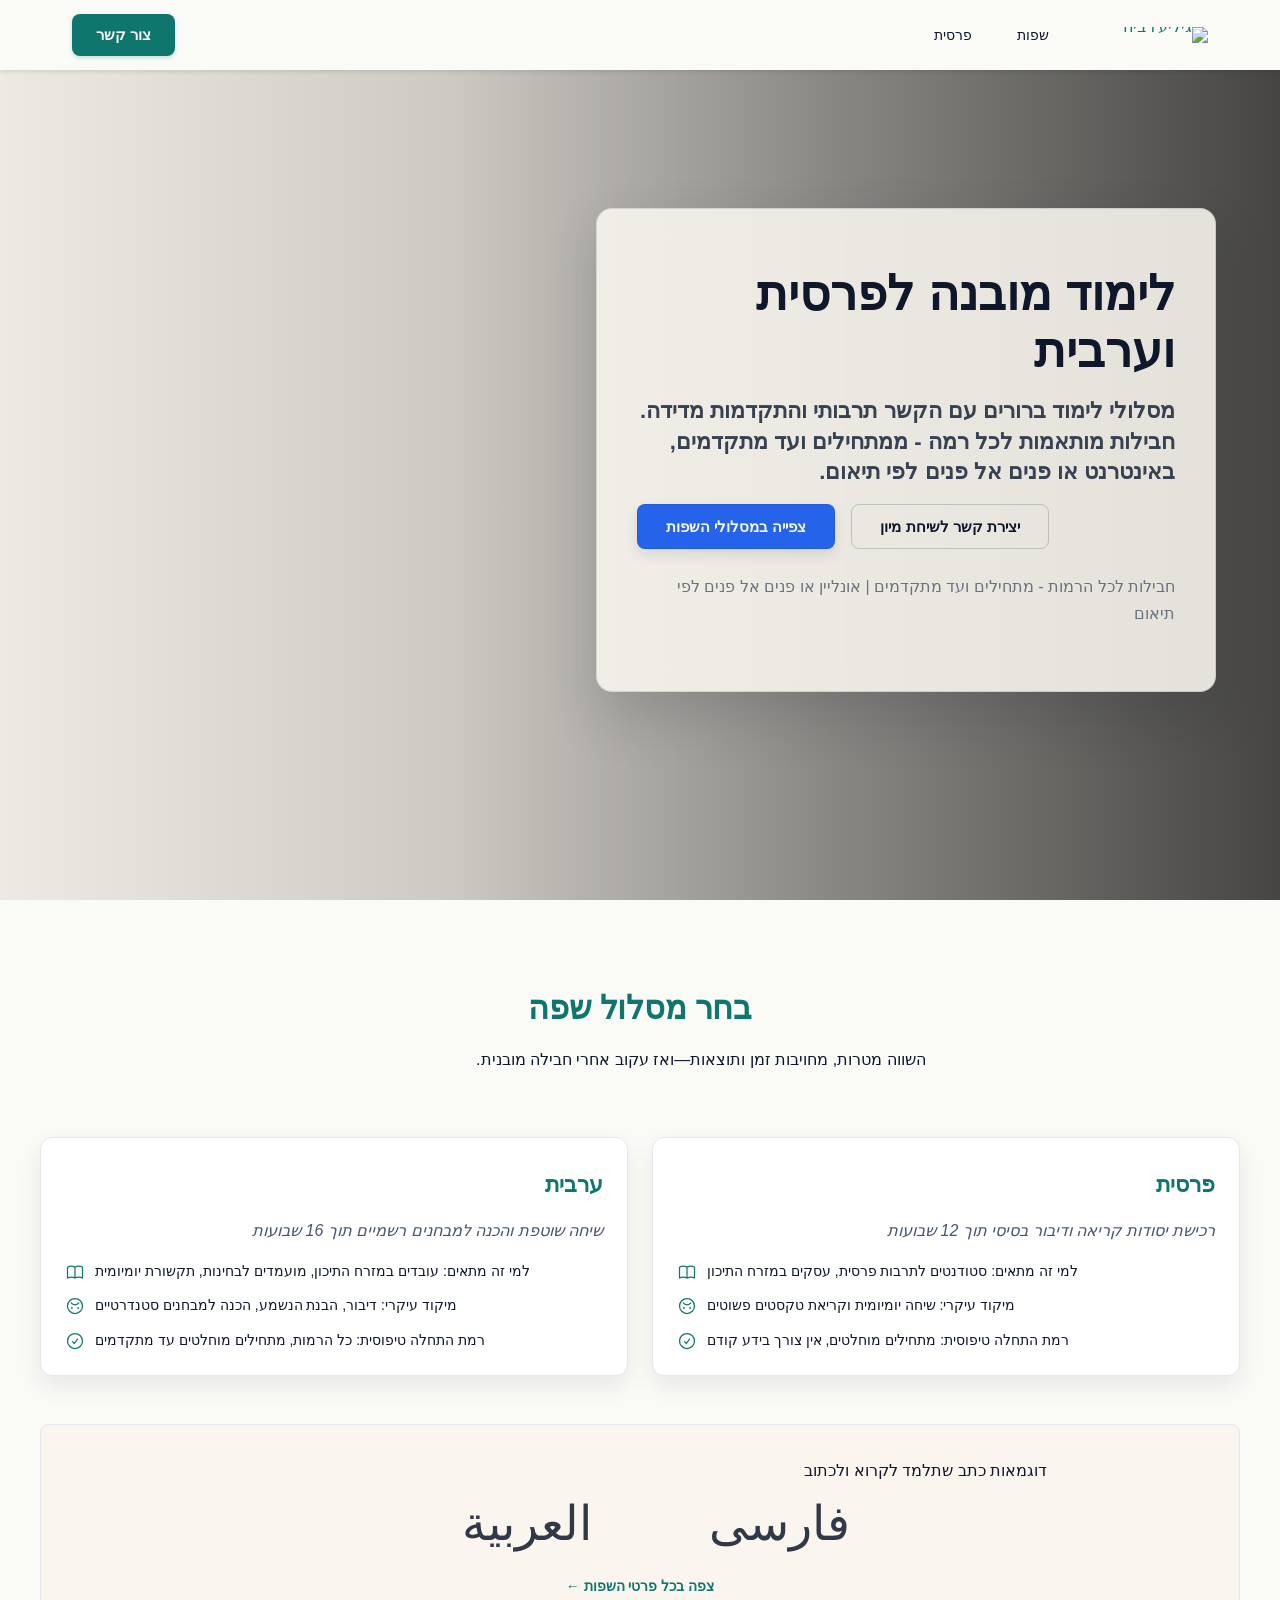
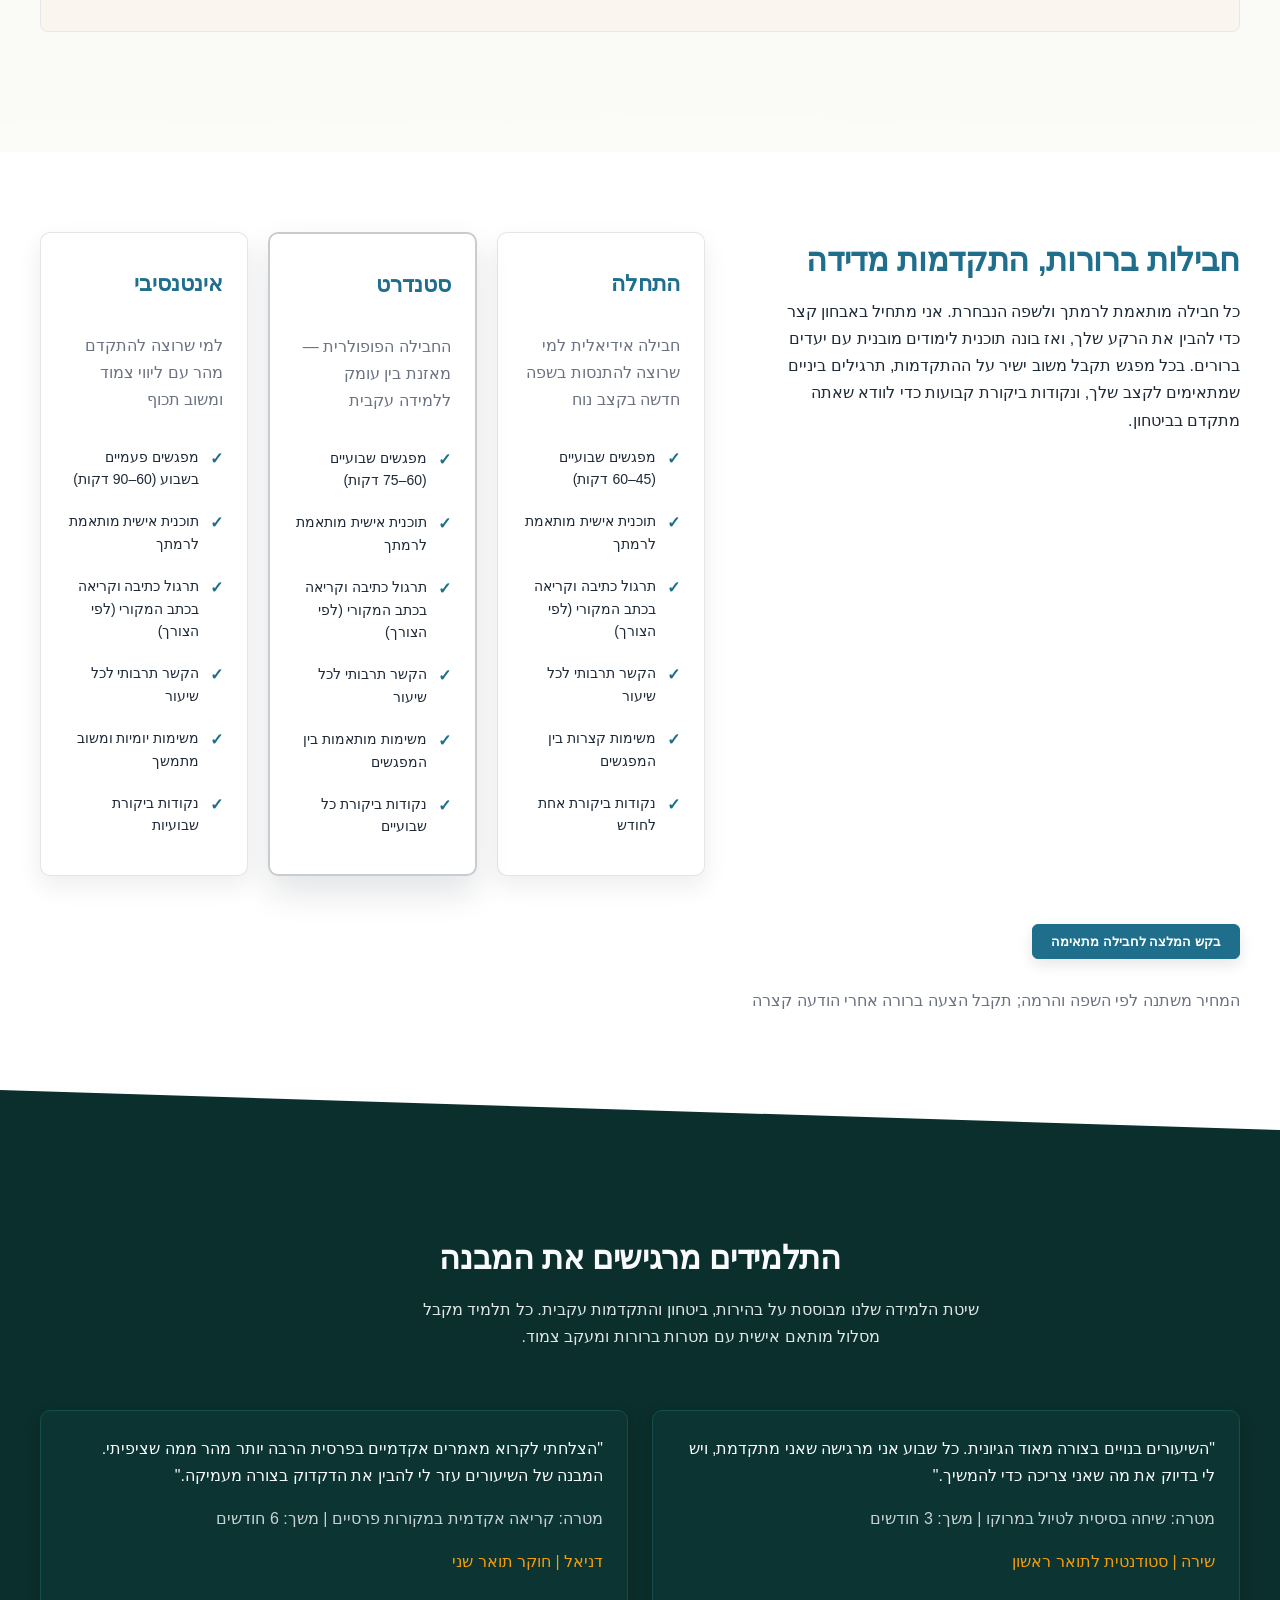
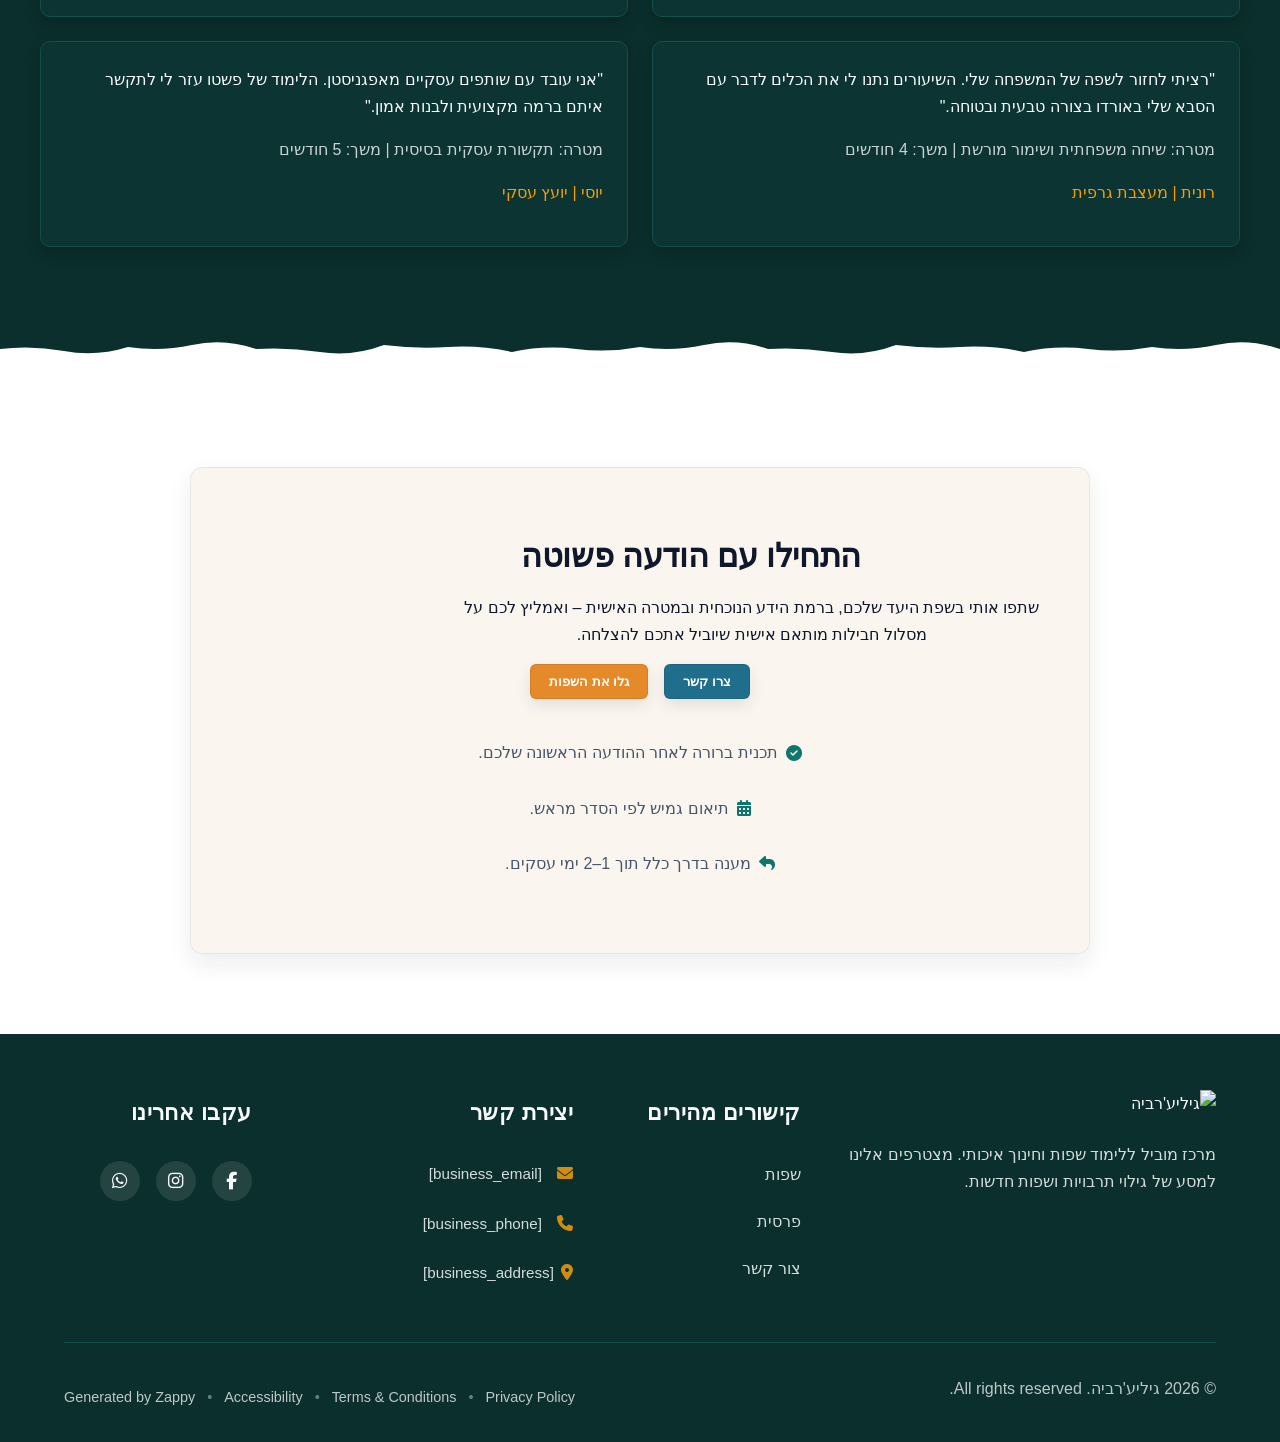
==== commit 90cee4ed: "Background sync: Progressive GitHub Sync" ====
--- a/public/index.html
+++ b/public/index.html
@@ -1 +1 @@
-<!doctype html><html dir="rtl" lang="he"><head><meta charset="UTF-8"><meta content="width=device-width,initial-scale=1" name="viewport"><meta content="index, follow" name="robots"><title>למדו שפות מזרח תיכוניות עם מורה פרטי מומחה — גיליע&#39;רביה</title><meta content="לימוד פרסית, ערבית, אורדו, פשטו וברברית עם מורה פרטי מנוסה. חבילות לימוד מותאמות אישית לכל שפה. התחילו את המסע הלשוני שלכם עוד היום!" name="description"><meta content="לימוד ערבית, מורה פרטי לפרסית בישראל, לימוד שפות מזרח תיכוניות בהדרכה פרטית, מורה לאורדו ופשטו, לימוד שפות דרום אסיה" name="keywords"><link href="/assets/favicon.ico" rel="icon" type="image/x-icon"><link href="/assets/favicon-16x16.png" rel="icon" type="image/png" sizes="16x16"><link href="/assets/favicon-32x32.png" rel="icon" type="image/png" sizes="32x32"><link href="/assets/favicon-48x48.png" rel="icon" type="image/png" sizes="48x48"><link href="/assets/favicon-192x192.png" rel="icon" type="image/png" sizes="192x192"><link href="/assets/favicon-512x512.png" rel="icon" type="image/png" sizes="512x512"><link href="/assets/apple-touch-icon.png" rel="apple-touch-icon"><script>!function(){"use strict";var t="30eac104-630b-41bf-9811-fc5c2acde9de",e="https://api.zappy5.com/api/analytics/track",a=18e5,n=2592e6,o=!0,i=!0,r=!0;var s=function(){var e="zappy_visitor_"+t,a=null;try{if(a=localStorage.getItem(e)){var o=JSON.parse(a),i=Date.now();if(i-o.created<n)return o.lastSeen=i,localStorage.setItem(e,JSON.stringify(o)),o.id}}catch(t){console.warn("Zappy Analytics: LocalStorage not available")}var r="zv_"+Date.now()+"_"+Math.random().toString(36).substr(2,9);try{localStorage.setItem(e,JSON.stringify({id:r,created:Date.now(),lastSeen:Date.now()}))}catch(t){}return r}(),c=function(){var e="zappy_session_"+t,n=null;try{if(n=sessionStorage.getItem(e)){var o=JSON.parse(n),i=Date.now();if(i-o.timestamp<a)return o.timestamp=i,sessionStorage.setItem(e,JSON.stringify(o)),o.id}}catch(t){console.warn("Zappy Analytics: SessionStorage not available")}var r="zs_"+Date.now()+"_"+Math.random().toString(36).substr(2,9);try{sessionStorage.setItem(e,JSON.stringify({id:r,timestamp:Date.now()}))}catch(t){}return r}();function l(a,n){n=n||{};var o={website_id:t,event_type:a,page_path:window.location.pathname,referrer:document.referrer||"direct",visitor_id:s,session_id:c,metadata:n};if(navigator.sendBeacon){var i=new Blob([JSON.stringify(o)],{type:"application/json"});navigator.sendBeacon(e,i)}else fetch(e,{method:"POST",headers:{"Content-Type":"application/json"},body:JSON.stringify(o),keepalive:!0}).catch(function(t){console.warn("Zappy Analytics: Failed to track event",t)})}o&&l("pageview",{title:document.title,url:window.location.href}),i&&document.addEventListener("click",function(t){var e=t.target;if("BUTTON"===e.tagName||e.closest("button")){var a="BUTTON"===e.tagName?e:e.closest("button");l("click",{element:"button",text:a.textContent.trim().substring(0,100),id:a.id||null,class:a.className||null})}else if("A"===e.tagName||e.closest("a")){var n="A"===e.tagName?e:e.closest("a");l("navigation",{element:"link",text:n.textContent.trim().substring(0,100),href:n.href,external:n.hostname!==window.location.hostname})}},!0),r&&document.addEventListener("submit",function(t){var e=t.target;l("form_submit",{form_id:e.id||null,form_name:e.name||null,form_action:e.action||null,form_method:e.method||"GET"})},!0);var d=Date.now();window.addEventListener("beforeunload",function(){l("page_unload",{time_on_page:Math.floor((Date.now()-d)/1e3),page_path:window.location.pathname})}),window.zappyAnalytics={track:l,getVisitorId:function(){return s},getSessionId:function(){return c}}}()</script><meta content="למדו שפות מזרח תיכוניות עם מורה פרטי מומחה — גיליע'רביה" property="og:title"><meta content="לימוד פרסית, ערבית, אורדו, פשטו וברברית עם מורה פרטי מנוסה. חבילות לימוד מותאמות אישית לכל שפה. התחילו את המסע הלשוני שלכם עוד היום!" property="og:description"><meta content="website" property="og:type"><meta content="he_IL" property="og:locale"><meta content="summary_large_image" name="twitter:card"><meta content="למדו שפות מזרח תיכוניות עם מורה פרטי מומחה — גיליע'רביה" name="twitter:title"><meta content="לימוד פרסית, ערבית, אורדו, פשטו וברברית עם מורה פרטי מנוסה. חבילות לימוד מותאמות אישית לכל שפה. התחילו את המסע הלשוני שלכם עוד היום!" name="twitter:description"><link href="https://cdnjs.cloudflare.com/ajax/libs/font-awesome/6.4.0/css/all.min.css" rel="stylesheet"><link href="/assets/favicon.ico" rel="icon" type="image/x-icon"><link href="/assets/favicon-16x16.png" rel="icon" type="image/png" sizes="16x16"><link href="/assets/favicon-32x32.png" rel="icon" type="image/png" sizes="32x32"><link href="/assets/favicon-48x48.png" rel="icon" type="image/png" sizes="48x48"><link href="/assets/favicon-192x192.png" rel="icon" type="image/png" sizes="192x192"><link href="/assets/favicon-512x512.png" rel="icon" type="image/png" sizes="512x512"><link href="/assets/apple-touch-icon.png" rel="apple-touch-icon"><link href="https://cdn.jsdelivr.net/npm/vanilla-cookieconsent@3/dist/cookieconsent.css" rel="stylesheet"><script src="https://cdn.jsdelivr.net/npm/vanilla-cookieconsent@3/dist/cookieconsent.umd.js"></script><script src="https://cdn.jsdelivr.net/gh/mickidum/acc_toolbar/acctoolbar/acctoolbar.min.js"></script><link href="/styles.css" rel="stylesheet"><style id="zappy-dropdown-submenu-styles">#navMenu li:has(.sub-menu),.nav-menu li:has(.sub-menu),.navbar li:has(.sub-menu),nav li:has(.sub-menu){position:relative}#navMenu .sub-menu,.nav-menu .sub-menu,.navbar .sub-menu,nav .sub-menu{display:block!important;position:absolute!important;top:100%;left:0;min-width:220px;background:#fff;border-radius:8px;box-shadow:0 8px 25px rgba(0,0,0,.15);padding:8px 0;opacity:0;visibility:hidden;transform:translateY(10px);transition:all .3s ease;z-index:1000;list-style:none;pointer-events:none}#navMenu li:hover>.sub-menu,.nav-menu li:hover>.sub-menu,.navbar li:hover>.sub-menu,nav li:hover>.sub-menu{opacity:1!important;visibility:visible!important;transform:translateY(0)!important;pointer-events:auto!important}.sub-menu li{list-style:none;margin:0;padding:0}.sub-menu a{display:block!important;padding:10px 16px!important;color:#333!important;font-weight:500;text-decoration:none;white-space:nowrap;transition:background-color .2s}.sub-menu a:hover{background-color:#f5f5f5}[dir=rtl] .nav-menu .sub-menu,[dir=rtl] .navbar .sub-menu,[dir=rtl] nav .sub-menu,html[lang=ar] .nav-menu .sub-menu,html[lang=ar] .navbar .sub-menu,html[lang=ar] nav .sub-menu,html[lang=he] .nav-menu .sub-menu,html[lang=he] .navbar .sub-menu,html[lang=he] nav .sub-menu{left:auto!important;right:0!important}.sub-menu:empty,.sub-menu:not(:has(li)),.sub-menu:not(:has(li:not(.zappy-hidden-menu-item))){display:none!important;opacity:0!important;visibility:hidden!important;pointer-events:none!important}li:has(.menu-group-title):hover>.sub-menu{opacity:1!important;visibility:visible!important;transform:translateY(0)!important;pointer-events:auto!important}#navMenu>li>.menu-group-title,.nav-menu>li>.menu-group-title{display:inline-block;padding:.5rem 1rem;cursor:default;user-select:none}@media (max-width:768px){#navMenu .sub-menu,.nav-menu .sub-menu,.navbar .sub-menu,nav .sub-menu{position:static!important;transform:none!important;box-shadow:none!important;background:0 0!important;max-height:0;overflow:hidden;opacity:0;visibility:hidden;transition:max-height .3s ease,opacity .3s ease;padding:0!important;border-radius:0!important}.sub-menu.mobile-expanded{max-height:500px!important;opacity:1!important;visibility:visible!important;padding:8px 0 8px 16px!important}[dir=rtl] .sub-menu.mobile-expanded,html[lang=he] .sub-menu.mobile-expanded{padding:8px 16px 8px 0!important}#navMenu li:hover>.sub-menu,.nav-menu li:hover>.sub-menu,.navbar li:hover>.sub-menu,nav li:hover>.sub-menu{opacity:0;visibility:hidden;pointer-events:none}#navMenu li>.sub-menu.mobile-expanded,.nav-menu li>.sub-menu.mobile-expanded,.navbar li>.sub-menu.mobile-expanded,nav li>.sub-menu.mobile-expanded{opacity:1!important;visibility:visible!important;pointer-events:auto!important}#navMenu li:has(.sub-menu),.nav-menu li:has(.sub-menu),.navbar li:has(.sub-menu),nav li:has(.sub-menu){display:flex!important;flex-wrap:wrap!important;align-items:center!important;position:relative!important;min-height:44px!important}#navMenu li:has(.sub-menu)>a,.nav-menu li:has(.sub-menu)>a,.navbar li:has(.sub-menu)>a,nav li:has(.sub-menu)>a{flex:1!important;min-width:0!important}#navMenu li:has(.sub-menu)>.menu-group-title,.nav-menu li:has(.sub-menu)>.menu-group-title,.navbar li:has(.sub-menu)>.menu-group-title,nav li:has(.sub-menu)>.menu-group-title{flex:1!important;min-width:0!important;padding:0!important;line-height:inherit!important}#navMenu li:has(.sub-menu)>.sub-menu,.nav-menu li:has(.sub-menu)>.sub-menu,.navbar li:has(.sub-menu)>.sub-menu,nav li:has(.sub-menu)>.sub-menu{flex-basis:100%!important;width:100%!important}#navMenu li:has(.sub-menu)>a [class*=arrow],#navMenu li:has(.sub-menu)>a [class*=chevron],.nav-menu li:has(.sub-menu)>a .fa-angle-down,.nav-menu li:has(.sub-menu)>a .fa-chevron-down,.nav-menu li:has(.sub-menu)>a [class*=arrow],.nav-menu li:has(.sub-menu)>a [class*=chevron],nav li:has(.sub-menu)>a [class*=arrow],nav li:has(.sub-menu)>a [class*=chevron]{display:none!important;visibility:hidden!important}.mobile-submenu-toggle{display:flex!important;align-items:center!important;justify-content:center!important;width:44px!important;height:auto!important;background:0 0!important;border:none!important;cursor:pointer!important;color:var(--text-dark)!important;position:static!important;flex-shrink:0!important;align-self:stretch!important;z-index:2!important;padding:0!important;margin:0!important}.mobile-submenu-toggle::after{content:''!important;width:0!important;height:0!important;border-left:6px solid transparent!important;border-right:6px solid transparent!important;border-top:7px solid currentColor!important;transition:transform .3s ease!important}.mobile-submenu-toggle.expanded::after{transform:rotate(180deg)!important}.sub-menu a{padding:10px 0!important;display:block!important;color:var(--text-dark)!important}.navbar .sub-menu li a,.zappy-products-dropdown .sub-menu a,nav.navbar .sub-menu li a{color:var(--text-dark)!important}}@media (min-width:769px){.mobile-submenu-toggle{display:none!important}}</style><style id="zappy-widget-visibility">#mic-access-tool-box,#mic-access-tool-general-button,#mic-init-access-tool #mic-access-tool-box,#mic-init-access-tool #mic-access-tool-general-button,#mic-init-access-tool .mic-access-tool-general-button,._access-icon,._access-menu,.mic-access-tool-box,.mic-access-tool-general-button,div[id*=mic-access-tool-box]{display:none!important;visibility:hidden!important;opacity:0!important;pointer-events:none!important}</style></head><body><nav class="navbar" dir="rtl"><button aria-label="Menu" class="mobile-toggle" id="mobileToggle"><svg viewbox="0 0 24 24" fill="none" class="hamburger-icon" height="24" width="24"><path d="M3 12h18M3 6h18M3 18h18" stroke="currentColor" stroke-linecap="round" stroke-width="2"></path></svg><svg viewbox="0 0 24 24" fill="none" class="close-icon" height="24" width="24" style="display:none"><path d="M18 6L6 18M6 6l12 12" stroke="currentColor" stroke-linecap="round" stroke-width="2"></path></svg></button><button aria-label="Call" class="phone-header-btn"><svg viewbox="0 0 24 24" fill="currentColor" height="20" width="20"><path d="M22 16.92v3a2 2 0 0 1-2.18 2 19.79 19.79 0 0 1-8.63-3.07 19.5 19.5 0 0 1-6-6 19.79 19.79 0 0 1-3.07-8.67A2 2 0 0 1 4.11 2h3a2 2 0 0 1 2 1.72 12.84 12.84 0 0 0 .7 2.81 2 2 0 0 1-.45 2.11L8.09 9.91a16 16 0 0 0 6 6l1.27-1.27a2 2 0 0 1 2.11-.45 12.84 12.84 0 0 0 2.81.7A2 2 0 0 1 22 16.92z"></path></svg></button><div class="nav-container"><div class="nav-brand"><a href="/" class="logo-link"><img alt="גיליע'רביה" class="logo" src="/assets/business-logo.webp"></a></div><ul class="nav-menu" id="navMenu"><li><a href="/languages">שפות</a></li><li><a href="/languages/persian">פרסית</a></li></ul><div class="nav-cta-container"><a href="/contact" class="nav-cta-btn">צור קשר</a></div></div></nav><main><section class="index-hero-section" data-layout-spec="בית-hero" data-hero-type="fullscreen-scrim"><div class="index-hero-section__bg-wrapper"><img alt="סביבת לימוד שקטה ומזמינה עם מחברת ערבית פתוחה על שולחן עץ" class="index-hero-section__bg-image" src="/assets/site-index-hero-bg.webp" data-context="Bright, warm tutoring moment: a clean wooden desk with an open notebook showing Arabic script practice, a pen resting on the page, soft natural daylight streaming from a window, creating a calm and focused learning atmosphere. The scene should feel inviting and educational, with subtle warm tones and gentle shadows. The composition should leave clear space in the center-right area for text overlay." data-hero-bg="true" data-placeholder="index-hero-bg" height="1080" width="1920"></div><div class="index-hero-section__scrim" aria-hidden="true"></div><div class="index-hero-section__content-wrapper"><div class="index-hero-section__overlay-card"><h1 class="index-hero-section__headline">לימוד מובנה לפרסית, פשטו, אורדו, ג'אווי, ערבית וברברית ערבית</h1><h3 class="index-hero-section__subtitle">מסלולי לימוד ברורים עם הקשר תרבותי והתקדמות מדידה. חבילות מותאמות לכל רמה - ממתחילים ועד מתקדמים, באינטרנט או פנים אל פנים לפי תיאום.</h3><div class="index-hero-section__cta-row"><a href="/languages" class="index-hero-section__btn-primary">צפייה במסלולי השפות</a><a href="/contact" class="index-hero-section__btn-secondary">יצירת קשר לשיחת מיון</a></div><p class="index-hero-section__micro-proof">חבילות לכל הרמות - מתחילים ועד מתקדמים | אונליין או פנים אל פנים לפי תיאום</p></div></div></section><section class="index-showcase-section" data-layout-spec="בית-showcase"><div class="showcase-container"><div class="showcase-intro"><h2>בחר מסלול שפה</h2><p>השווה מטרות, מחויבות זמן ותוצאות—ואז עקוב אחרי חבילה מובנית.</p></div><div class="zappy-preserve-css-grid showcase-grid" style="display:grid;grid-template-columns:repeat(2,minmax(0,1fr))" data-original-gap="24px" data-original-item-width="384" data-zappy-auto-grid="true" id="zappy-auto-grid-1772612669003-l29rpq" data-zappy-explicit-columns="true"><div class="language-card"><h3>פרסית</h3><p class="card-promise">רכישת יסודות קריאה ודיבור בסיסי תוך 12 שבועות</p><ul class="card-bullets"><li><svg viewbox="0 0 24 24" fill="none" class="bullet-icon" data-element-type="icon" data-icon-type="svg" xmlns="http://www.w3.org/2000/svg" style="cursor:pointer"><path d="M12 6.25278V19.2528M12 6.25278C10.8321 5.47686 9.24649 5 7.5 5C5.75351 5 4.16789 5.47686 3 6.25278V19.2528C4.16789 18.4769 5.75351 18 7.5 18C9.24649 18 10.8321 18.4769 12 19.2528M12 6.25278C13.1679 5.47686 14.7535 5 16.5 5C18.2465 5 19.8321 5.47686 21 6.25278V19.2528C19.8321 18.4769 18.2465 18 16.5 18C14.7535 18 13.1679 18.4769 12 19.2528" stroke="currentColor" stroke-linecap="round" stroke-width="1.5" stroke-linejoin="round"></path></svg><span>למי זה מתאים: סטודנטים לתרבות פרסית, עסקים במזרח התיכון</span></li><li><svg viewbox="0 0 24 24" fill="none" class="bullet-icon" data-element-type="icon" data-icon-type="svg" xmlns="http://www.w3.org/2000/svg"><path d="M7.5 8.25C7.5 8.25 9 10.5 12 10.5C15 10.5 16.5 8.25 16.5 8.25M8.25 14.25H8.26M15.75 14.25H15.76M21 12C21 16.9706 16.9706 21 12 21C7.02944 21 3 16.9706 3 12C3 7.02944 7.02944 3 12 3C16.9706 3 21 7.02944 21 12ZM8.625 14.25C8.625 14.4571 8.45711 14.625 8.25 14.625C8.04289 14.625 7.875 14.4571 7.875 14.25C7.875 14.0429 8.04289 13.875 8.25 13.875C8.45711 13.875 8.625 14.0429 8.625 14.25ZM16.125 14.25C16.125 14.4571 15.9571 14.625 15.75 14.625C15.5429 14.625 15.375 14.4571 15.375 14.25C15.375 14.0429 15.5429 13.875 15.75 13.875C15.9571 13.875 16.125 14.0429 16.125 14.25Z" stroke="currentColor" stroke-linecap="round" stroke-width="1.5" stroke-linejoin="round"></path></svg><span>מיקוד עיקרי: שיחה יומיומית וקריאת טקסטים פשוטים</span></li><li><svg viewbox="0 0 24 24" fill="none" class="bullet-icon" data-element-type="icon" data-icon-type="svg" xmlns="http://www.w3.org/2000/svg"><path d="M9 12.75L11.25 15L15 9.75M21 12C21 16.9706 16.9706 21 12 21C7.02944 21 3 16.9706 3 12C3 7.02944 7.02944 3 12 3C16.9706 3 21 7.02944 21 12Z" stroke="currentColor" stroke-linecap="round" stroke-width="1.5" stroke-linejoin="round"></path></svg><span>רמת התחלה טיפוסית: מתחילים מוחלטים, אין צורך בידע קודם</span></li></ul></div><div class="language-card"><h3>ערבית</h3><p class="card-promise">שיחה שוטפת והכנה למבחנים רשמיים תוך 16 שבועות</p><ul class="card-bullets"><li><svg viewbox="0 0 24 24" fill="none" class="bullet-icon" data-element-type="icon" data-icon-type="svg" xmlns="http://www.w3.org/2000/svg"><path d="M12 6.25278V19.2528M12 6.25278C10.8321 5.47686 9.24649 5 7.5 5C5.75351 5 4.16789 5.47686 3 6.25278V19.2528C4.16789 18.4769 5.75351 18 7.5 18C9.24649 18 10.8321 18.4769 12 19.2528M12 6.25278C13.1679 5.47686 14.7535 5 16.5 5C18.2465 5 19.8321 5.47686 21 6.25278V19.2528C19.8321 18.4769 18.2465 18 16.5 18C14.7535 18 13.1679 18.4769 12 19.2528" stroke="currentColor" stroke-linecap="round" stroke-width="1.5" stroke-linejoin="round"></path></svg><span>למי זה מתאים: עובדים במזרח התיכון, מועמדים לבחינות, תקשורת יומיומית</span></li><li><svg viewbox="0 0 24 24" fill="none" class="bullet-icon" data-element-type="icon" data-icon-type="svg" xmlns="http://www.w3.org/2000/svg"><path d="M7.5 8.25C7.5 8.25 9 10.5 12 10.5C15 10.5 16.5 8.25 16.5 8.25M8.25 14.25H8.26M15.75 14.25H15.76M21 12C21 16.9706 16.9706 21 12 21C7.02944 21 3 16.9706 3 12C3 7.02944 7.02944 3 12 3C16.9706 3 21 7.02944 21 12ZM8.625 14.25C8.625 14.4571 8.45711 14.625 8.25 14.625C8.04289 14.625 7.875 14.4571 7.875 14.25C7.875 14.0429 8.04289 13.875 8.25 13.875C8.45711 13.875 8.625 14.0429 8.625 14.25ZM16.125 14.25C16.125 14.4571 15.9571 14.625 15.75 14.625C15.5429 14.625 15.375 14.4571 15.375 14.25C15.375 14.0429 15.5429 13.875 15.75 13.875C15.9571 13.875 16.125 14.0429 16.125 14.25Z" stroke="currentColor" stroke-linecap="round" stroke-width="1.5" stroke-linejoin="round"></path></svg><span>מיקוד עיקרי: דיבור, הבנת הנשמע, הכנה למבחנים סטנדרטיים</span></li><li><svg viewbox="0 0 24 24" fill="none" class="bullet-icon" data-element-type="icon" data-icon-type="svg" xmlns="http://www.w3.org/2000/svg"><path d="M9 12.75L11.25 15L15 9.75M21 12C21 16.9706 16.9706 21 12 21C7.02944 21 3 16.9706 3 12C3 7.02944 7.02944 3 12 3C16.9706 3 21 7.02944 21 12Z" stroke="currentColor" stroke-linecap="round" stroke-width="1.5" stroke-linejoin="round"></path></svg><span>רמת התחלה טיפוסית: כל הרמות, מתחילים מוחלטים עד מתקדמים</span></li></ul></div></div><div class="script-band"><p class="script-intro">דוגמאות כתב שתלמד לקרוא ולכתוב</p><div class="script-samples" dir="rtl" lang="ar"><span class="script-glyph persian">فارسی&nbsp;&nbsp;</span><span class="script-glyph jawi">&nbsp;&nbsp;</span><span class="script-glyph arabic">العربية</span><span class="script-glyph berber"><br></span></div><a href="/languages" class="script-cta">צפה בכל פרטי השפות ←</a></div></div><div class="showcase-divider-wrapper"><svg viewbox="0 0 1200 60" xmlns="http://www.w3.org/2000/svg" aria-hidden="true" preserveaspectratio="none"><path d="M0,60 L0,30 Q100,25 200,32 T400,28 Q500,32 600,25 T800,30 Q900,28 1000,32 T1200,28 L1200,60 Z" fill="#FFFFFF" opacity="0.15"></path></svg></div></section><section class="index-pricing-section" data-layout-spec="בית-pricing" id="zappy-section-2"><div class="index-pricing-container"><div class="zappy-preserve-css-grid index-pricing-grid" style="grid-template-columns:475px 665px" data-original-gap="60px" data-original-item-width="475" data-zappy-auto-grid="true" id="zappy-auto-grid-1772612669013-4noigj" data-zappy-grid-align="start"><div class="index-pricing-content" data-grid-item-index="0"><h2>חבילות ברורות, התקדמות מדידה</h2><p>כל חבילה מותאמת לרמתך ולשפה הנבחרת. אני מתחיל באבחון קצר כדי להבין את הרקע שלך, ואז בונה תוכנית לימודים מובנית עם יעדים ברורים. בכל מפגש תקבל משוב ישיר על ההתקדמות, תרגילים ביניים שמתאימים לקצב שלך, ונקודות ביקורת קבועות כדי לוודא שאתה מתקדם בביטחון.</p></div><div class="index-pricing-table zappy-grid-item-nested-grid" data-grid-item-index="1"><div class="index-pricing-card"><h3>התחלה</h3><p class="index-pricing-card-desc">חבילה אידיאלית למי שרוצה להתנסות בשפה חדשה בקצב נוח</p><ul class="index-pricing-list"><li>מפגשים שבועיים&nbsp;<br>(45–60 דקות)</li><li>תוכנית אישית מותאמת לרמתך</li><li>תרגול כתיבה וקריאה בכתב המקורי (לפי הצורך)</li><li>הקשר תרבותי לכל שיעור</li><li>משימות קצרות בין המפגשים</li><li>נקודות ביקורת אחת לחודש</li></ul></div><div class="index-pricing-card index-pricing-card-recommended"><h3>סטנדרט</h3><p class="index-pricing-card-desc">החבילה הפופולרית — מאזנת בין עומק ללמידה עקבית</p><ul class="index-pricing-list"><li>מפגשים שבועיים&nbsp;<br>(60–75 דקות)</li><li>תוכנית אישית מותאמת לרמתך</li><li>תרגול כתיבה וקריאה בכתב המקורי (לפי הצורך)</li><li>הקשר תרבותי לכל שיעור</li><li>משימות מותאמות בין המפגשים</li><li>נקודות ביקורת כל שבועיים</li></ul></div><div class="index-pricing-card"><h3>אינטנסיבי</h3><p class="index-pricing-card-desc">למי שרוצה להתקדם מהר עם ליווי צמוד ומשוב תכוף</p><ul class="index-pricing-list"><li>מפגשים פעמיים בשבוע (60–90 דקות)</li><li>תוכנית אישית מותאמת לרמתך</li><li>תרגול כתיבה וקריאה בכתב המקורי (לפי הצורך)</li><li>הקשר תרבותי לכל שיעור</li><li>משימות יומיות ומשוב מתמשך</li><li>נקודות ביקורת שבועיות</li></ul></div></div></div><div class="index-pricing-cta-wrapper" style="text-align:center!important;display:flex!important;justify-content:center!important;align-items:flex-start!important;width:100%!important"><p class="zappy-editable"><a href="/contact" class="index-pricing-cta" data-element-id="btn-1772612816665-h4wlwahd0" data-element-type="button" data-native-element="true" data-text-color="light" style="outline:0;border-color:#1e6e8c!important;color:var(--light-text,#fff)!important;background-color:#1e6e8c!important;background-image:none!important">בקש המלצה לחבילה מתאימה</a></p><p class="index-pricing-note">המחיר משתנה לפי השפה והרמה; תקבל הצעה ברורה אחרי הודעה קצרה</p></div></div><div class="index-pricing-divider-wrapper"><svg viewbox="0 0 1200 80" xmlns="http://www.w3.org/2000/svg" aria-hidden="true" preserveaspectratio="none" data-no-icon-edit="true"><path d="M0,80 L0,20 L1200,60 L1200,80 Z" fill="var(--bg-dark)"></path></svg></div></section><section class="index-testimonials-section" data-layout-spec="בית-testimonials"><div class="index-testimonials-container"><div class="index-testimonials-intro"><h2>התלמידים מרגישים את המבנה</h2><p>שיטת הלמידה שלנו מבוססת על בהירות, ביטחון והתקדמות עקבית. כל תלמיד מקבל מסלול מותאם אישית עם מטרות ברורות ומעקב צמוד.</p></div><div class="zappy-preserve-css-grid index-testimonials-grid" style="display:grid;grid-template-columns:repeat(4,minmax(0,1fr))" data-original-gap="24px" data-original-item-width="588" data-zappy-auto-grid="true" id="zappy-auto-grid-1772612669019-otcu2f" data-zappy-explicit-columns="true" data-zappy-grid-align="start"><div class="index-testimonials-card"><p class="zappy-editable index-testimonials-quote">"השיעורים בנויים בצורה מאוד הגיונית. כל שבוע אני מרגישה שאני מתקדמת, ויש לי בדיוק את מה שאני צריכה כדי להמשיך."</p><p class="zappy-editable index-testimonials-context">מטרה: שיחה בסיסית לטיול במרוקו | משך: 3 חודשים</p><p class="zappy-editable index-testimonials-attribution">שירה | סטודנטית לתואר ראשון</p></div><div class="index-testimonials-card"><p class="zappy-editable index-testimonials-quote">"הצלחתי לקרוא מאמרים אקדמיים בפרסית הרבה יותר מהר ממה שציפיתי. המבנה של השיעורים עזר לי להבין את הדקדוק בצורה מעמיקה."</p><p class="zappy-editable index-testimonials-context">מטרה: קריאה אקדמית במקורות פרסיים | משך: 6 חודשים</p><p class="zappy-editable index-testimonials-attribution">דניאל | חוקר תואר שני</p></div><div class="index-testimonials-card"><p class="zappy-editable index-testimonials-quote">"רציתי לחזור לשפה של המשפחה שלי. השיעורים נתנו לי את הכלים לדבר עם הסבא שלי באורדו בצורה טבעית ובטוחה."</p><p class="zappy-editable index-testimonials-context">מטרה: שיחה משפחתית ושימור מורשת | משך: 4 חודשים</p><p class="zappy-editable index-testimonials-attribution">רונית | מעצבת גרפית</p></div><div class="index-testimonials-card"><p class="zappy-editable index-testimonials-quote">"אני עובד עם שותפים עסקיים מאפגניסטן. הלימוד של פשטו עזר לי לתקשר איתם ברמה מקצועית ולבנות אמון."</p><p class="zappy-editable index-testimonials-context">מטרה: תקשורת עסקית בסיסית | משך: 5 חודשים</p><p class="zappy-editable index-testimonials-attribution">יוסי | יועץ עסקי</p></div></div></div><div class="index-testimonials-divider-wrapper"><svg viewbox="0 0 1200 80" xmlns="http://www.w3.org/2000/svg" aria-hidden="true" preserveaspectratio="none"><path d="M0,80 L0,42 Q30,38 60,44 T120,40 Q150,45 180,38 T240,42 Q270,40 300,45 T360,38 Q390,42 420,40 T480,45 Q510,38 540,42 T600,40 Q630,45 660,38 T720,42 Q750,40 780,45 T840,38 Q870,42 900,40 T960,45 Q990,38 1020,42 T1080,40 Q1110,45 1140,38 T1200,42 L1200,80 Z" fill="#FFFFFF"></path></svg></div></section><section class="index-cta-section" data-layout-spec="בית-cta"><div class="index-cta-container"><div class="index-cta-panel"><h2 class="index-cta-heading">התחילו עם הודעה פשוטה</h2><p class="index-cta-description">שתפו אותי בשפת היעד שלכם, ברמת הידע הנוכחית ובמטרה האישית – ואמליץ לכם על מסלול חבילות מותאם אישית שיוביל אתכם להצלחה.</p><div class="index-cta-buttons"><a href="/contact" class="index-cta-btn btn-primary">צרו קשר</a><a href="/languages" class="index-cta-btn btn-secondary">גלו את השפות</a></div><div class="index-cta-reassurance"><p class="index-cta-reassurance-item"><i class="fas fa-check-circle" aria-hidden="true"></i>תכנית ברורה לאחר ההודעה הראשונה שלכם.</p><p class="index-cta-reassurance-item"><i class="fas fa-calendar-alt" aria-hidden="true"></i>תיאום גמיש לפי הסדר מראש.</p><p class="index-cta-reassurance-item"><i class="fas fa-reply" aria-hidden="true"></i>מענה בדרך כלל תוך 1–2 ימי עסקים.</p></div></div></div></section></main><footer class="site-footer"><div class="footer-container"><div class="footer-top"><div class="footer-column footer-company"><img alt="גיליע'רביה" class="logo" src="/assets/business-logo.webp"><p class="footer-description">מרכז מוביל ללימוד שפות וחינוך איכותי. מצטרפים אלינו למסע של גילוי תרבויות ושפות חדשות.</p></div><div class="footer-column footer-links"><h3 class="footer-heading">קישורים מהירים</h3><ul class="footer-menu"><li><a href="/languages">שפות</a></li><li><a href="/languages/persian">פרסית</a></li><li><a href="/contact">צור קשר</a></li></ul></div><div class="footer-column footer-contact"><h3 class="footer-heading">יצירת קשר</h3><ul class="contact-list"><li><i class="fas fa-envelope"></i><a href="mailto:[business_email]">[business_email]</a></li><li><i class="fas fa-phone"></i><a href="tel:[business_phone]">[business_phone]</a></li><li><a href="/"><i class="fas fa-map-marker-alt"></i><span>[business_address]</span></a></li></ul></div><div class="footer-column footer-social"><h3 class="footer-heading">עקבו אחרינו</h3><div class="social-links"><a href="[facebook_handle]" aria-label="Facebook"><i class="fab fa-facebook-f"></i></a><a href="[instagram_handle]" aria-label="Instagram"><i class="fab fa-instagram"></i></a><a href="[whatsapp_handle]" aria-label="WhatsApp"><i class="fab fa-whatsapp"></i></a></div></div></div><div class="footer-bottom"><div class="footer-bottom-content"><p class="copyright">© 2026 גיליע'רביה. All rights reserved.</p><div class="footer-legal"><a href="/privacy">Privacy Policy</a><span class="separator">•</span><a href="/terms">Terms &amp; Conditions</a><span class="separator">•</span><a href="/accessibility">Accessibility</a><span class="separator">•</span><a href="https://zappy5.com" class="zappy-attribution" target="_blank">Generated by Zappy</a></div></div></div></div></footer><a href="https://wa.me/[whatsapp_handle]" class="whatsapp-float" aria-label="WhatsApp"><i class="fab fa-whatsapp"></i></a><div data-integration="accessibility:toolbar"></div><script src="/script.js"></script><script id="zappy-mobile-submenu-script">!function(){function e(){if(window.innerWidth>768)return document.querySelectorAll(".mobile-submenu-toggle").forEach(function(e){e.remove()}),void document.querySelectorAll(".sub-menu.mobile-expanded").forEach(function(e){e.classList.remove("mobile-expanded")});document.querySelectorAll(".nav-menu li:has(.sub-menu), nav li:has(.sub-menu), .navbar li:has(.sub-menu), #navMenu li:has(.sub-menu)").forEach(function(e){if(!e.querySelector(".mobile-submenu-toggle")){var t=e.querySelector(".sub-menu"),n=e.querySelector(":scope > a");if(t&&n){var o=document.createElement("button");o.className="mobile-submenu-toggle",o.setAttribute("aria-label","Toggle submenu"),o.setAttribute("type","button"),n.insertAdjacentElement("afterend",o),o.addEventListener("click",function(e){e.preventDefault(),e.stopPropagation(),document.querySelectorAll(".sub-menu.mobile-expanded").forEach(function(e){if(e!==t){e.classList.remove("mobile-expanded");var n=e.parentElement.querySelector(".mobile-submenu-toggle");n&&n.classList.remove("expanded")}}),t.classList.toggle("mobile-expanded"),o.classList.toggle("expanded")})}}})}var t;"loading"===document.readyState?document.addEventListener("DOMContentLoaded",e):e(),window.addEventListener("resize",function(){clearTimeout(t),t=setTimeout(e,250)});var n=new MutationObserver(function(t){t.forEach(function(t){if("attributes"===t.type){var n=t.target;n.classList&&(n.classList.contains("active")||n.classList.contains("open"))&&setTimeout(e,100)}})});setTimeout(function(){document.querySelectorAll(".mobile-menu, .nav-menu, #navMenu, nav").forEach(function(e){n.observe(e,{attributes:!0,attributeFilter:["class","style"]})})},500)}()</script></body></html>+<!doctype html><html dir="rtl" lang="he"><head><meta charset="UTF-8"><meta content="width=device-width,initial-scale=1" name="viewport"><meta content="index, follow" name="robots"><title>למדו שפות מזרח תיכוניות עם מורה פרטי מומחה — גיליע&#39;רביה</title><meta content="לימוד פרסית, ערבית, אורדו, פשטו וברברית עם מורה פרטי מנוסה. חבילות לימוד מותאמות אישית לכל שפה. התחילו את המסע הלשוני שלכם עוד היום!" name="description"><meta content="לימוד ערבית, מורה פרטי לפרסית בישראל, לימוד שפות מזרח תיכוניות בהדרכה פרטית, מורה לאורדו ופשטו, לימוד שפות דרום אסיה" name="keywords"><link href="/assets/favicon.ico" rel="icon" type="image/x-icon"><link href="/assets/favicon-16x16.png" rel="icon" type="image/png" sizes="16x16"><link href="/assets/favicon-32x32.png" rel="icon" type="image/png" sizes="32x32"><link href="/assets/favicon-48x48.png" rel="icon" type="image/png" sizes="48x48"><link href="/assets/favicon-192x192.png" rel="icon" type="image/png" sizes="192x192"><link href="/assets/favicon-512x512.png" rel="icon" type="image/png" sizes="512x512"><link href="/assets/apple-touch-icon.png" rel="apple-touch-icon"><script>!function(){"use strict";var t="30eac104-630b-41bf-9811-fc5c2acde9de",e="https://api.zappy5.com/api/analytics/track",a=18e5,n=2592e6,o=!0,i=!0,r=!0;var s=function(){var e="zappy_visitor_"+t,a=null;try{if(a=localStorage.getItem(e)){var o=JSON.parse(a),i=Date.now();if(i-o.created<n)return o.lastSeen=i,localStorage.setItem(e,JSON.stringify(o)),o.id}}catch(t){console.warn("Zappy Analytics: LocalStorage not available")}var r="zv_"+Date.now()+"_"+Math.random().toString(36).substr(2,9);try{localStorage.setItem(e,JSON.stringify({id:r,created:Date.now(),lastSeen:Date.now()}))}catch(t){}return r}(),c=function(){var e="zappy_session_"+t,n=null;try{if(n=sessionStorage.getItem(e)){var o=JSON.parse(n),i=Date.now();if(i-o.timestamp<a)return o.timestamp=i,sessionStorage.setItem(e,JSON.stringify(o)),o.id}}catch(t){console.warn("Zappy Analytics: SessionStorage not available")}var r="zs_"+Date.now()+"_"+Math.random().toString(36).substr(2,9);try{sessionStorage.setItem(e,JSON.stringify({id:r,timestamp:Date.now()}))}catch(t){}return r}();function l(a,n){n=n||{};var o={website_id:t,event_type:a,page_path:window.location.pathname,referrer:document.referrer||"direct",visitor_id:s,session_id:c,metadata:n};if(navigator.sendBeacon){var i=new Blob([JSON.stringify(o)],{type:"application/json"});navigator.sendBeacon(e,i)}else fetch(e,{method:"POST",headers:{"Content-Type":"application/json"},body:JSON.stringify(o),keepalive:!0}).catch(function(t){console.warn("Zappy Analytics: Failed to track event",t)})}o&&l("pageview",{title:document.title,url:window.location.href}),i&&document.addEventListener("click",function(t){var e=t.target;if("BUTTON"===e.tagName||e.closest("button")){var a="BUTTON"===e.tagName?e:e.closest("button");l("click",{element:"button",text:a.textContent.trim().substring(0,100),id:a.id||null,class:a.className||null})}else if("A"===e.tagName||e.closest("a")){var n="A"===e.tagName?e:e.closest("a");l("navigation",{element:"link",text:n.textContent.trim().substring(0,100),href:n.href,external:n.hostname!==window.location.hostname})}},!0),r&&document.addEventListener("submit",function(t){var e=t.target;l("form_submit",{form_id:e.id||null,form_name:e.name||null,form_action:e.action||null,form_method:e.method||"GET"})},!0);var d=Date.now();window.addEventListener("beforeunload",function(){l("page_unload",{time_on_page:Math.floor((Date.now()-d)/1e3),page_path:window.location.pathname})}),window.zappyAnalytics={track:l,getVisitorId:function(){return s},getSessionId:function(){return c}}}()</script><meta content="למדו שפות מזרח תיכוניות עם מורה פרטי מומחה — גיליע'רביה" property="og:title"><meta content="לימוד פרסית, ערבית, אורדו, פשטו וברברית עם מורה פרטי מנוסה. חבילות לימוד מותאמות אישית לכל שפה. התחילו את המסע הלשוני שלכם עוד היום!" property="og:description"><meta content="website" property="og:type"><meta content="he_IL" property="og:locale"><meta content="summary_large_image" name="twitter:card"><meta content="למדו שפות מזרח תיכוניות עם מורה פרטי מומחה — גיליע'רביה" name="twitter:title"><meta content="לימוד פרסית, ערבית, אורדו, פשטו וברברית עם מורה פרטי מנוסה. חבילות לימוד מותאמות אישית לכל שפה. התחילו את המסע הלשוני שלכם עוד היום!" name="twitter:description"><link href="https://cdnjs.cloudflare.com/ajax/libs/font-awesome/6.4.0/css/all.min.css" rel="stylesheet"><link href="/assets/favicon.ico" rel="icon" type="image/x-icon"><link href="/assets/favicon-16x16.png" rel="icon" type="image/png" sizes="16x16"><link href="/assets/favicon-32x32.png" rel="icon" type="image/png" sizes="32x32"><link href="/assets/favicon-48x48.png" rel="icon" type="image/png" sizes="48x48"><link href="/assets/favicon-192x192.png" rel="icon" type="image/png" sizes="192x192"><link href="/assets/favicon-512x512.png" rel="icon" type="image/png" sizes="512x512"><link href="/assets/apple-touch-icon.png" rel="apple-touch-icon"><link href="https://cdn.jsdelivr.net/npm/vanilla-cookieconsent@3/dist/cookieconsent.css" rel="stylesheet"><script src="https://cdn.jsdelivr.net/npm/vanilla-cookieconsent@3/dist/cookieconsent.umd.js"></script><script src="https://cdn.jsdelivr.net/gh/mickidum/acc_toolbar/acctoolbar/acctoolbar.min.js"></script><link href="/styles.css" rel="stylesheet"><style id="zappy-dropdown-submenu-styles">#navMenu li:has(.sub-menu),.nav-menu li:has(.sub-menu),.navbar li:has(.sub-menu),nav li:has(.sub-menu){position:relative}#navMenu .sub-menu,.nav-menu .sub-menu,.navbar .sub-menu,nav .sub-menu{display:block!important;position:absolute!important;top:100%;left:0;min-width:220px;background:#fff;border-radius:8px;box-shadow:0 8px 25px rgba(0,0,0,.15);padding:8px 0;opacity:0;visibility:hidden;transform:translateY(10px);transition:all .3s ease;z-index:1000;list-style:none;pointer-events:none}#navMenu li:hover>.sub-menu,.nav-menu li:hover>.sub-menu,.navbar li:hover>.sub-menu,nav li:hover>.sub-menu{opacity:1!important;visibility:visible!important;transform:translateY(0)!important;pointer-events:auto!important}.sub-menu li{list-style:none;margin:0;padding:0}.sub-menu a{display:block!important;padding:10px 16px!important;color:#333!important;font-weight:500;text-decoration:none;white-space:nowrap;transition:background-color .2s}.sub-menu a:hover{background-color:#f5f5f5}[dir=rtl] .nav-menu .sub-menu,[dir=rtl] .navbar .sub-menu,[dir=rtl] nav .sub-menu,html[lang=ar] .nav-menu .sub-menu,html[lang=ar] .navbar .sub-menu,html[lang=ar] nav .sub-menu,html[lang=he] .nav-menu .sub-menu,html[lang=he] .navbar .sub-menu,html[lang=he] nav .sub-menu{left:auto!important;right:0!important}.sub-menu:empty,.sub-menu:not(:has(li)),.sub-menu:not(:has(li:not(.zappy-hidden-menu-item))){display:none!important;opacity:0!important;visibility:hidden!important;pointer-events:none!important}li:has(.menu-group-title):hover>.sub-menu{opacity:1!important;visibility:visible!important;transform:translateY(0)!important;pointer-events:auto!important}#navMenu>li>.menu-group-title,.nav-menu>li>.menu-group-title{display:inline-block;padding:.5rem 1rem;cursor:default;user-select:none}@media (max-width:768px){#navMenu .sub-menu,.nav-menu .sub-menu,.navbar .sub-menu,nav .sub-menu{position:static!important;transform:none!important;box-shadow:none!important;background:0 0!important;max-height:0;overflow:hidden;opacity:0;visibility:hidden;transition:max-height .3s ease,opacity .3s ease;padding:0!important;border-radius:0!important}.sub-menu.mobile-expanded{max-height:500px!important;opacity:1!important;visibility:visible!important;padding:8px 0 8px 16px!important}[dir=rtl] .sub-menu.mobile-expanded,html[lang=he] .sub-menu.mobile-expanded{padding:8px 16px 8px 0!important}#navMenu li:hover>.sub-menu,.nav-menu li:hover>.sub-menu,.navbar li:hover>.sub-menu,nav li:hover>.sub-menu{opacity:0;visibility:hidden;pointer-events:none}#navMenu li>.sub-menu.mobile-expanded,.nav-menu li>.sub-menu.mobile-expanded,.navbar li>.sub-menu.mobile-expanded,nav li>.sub-menu.mobile-expanded{opacity:1!important;visibility:visible!important;pointer-events:auto!important}#navMenu li:has(.sub-menu),.nav-menu li:has(.sub-menu),.navbar li:has(.sub-menu),nav li:has(.sub-menu){display:flex!important;flex-wrap:wrap!important;align-items:center!important;position:relative!important;min-height:44px!important}#navMenu li:has(.sub-menu)>a,.nav-menu li:has(.sub-menu)>a,.navbar li:has(.sub-menu)>a,nav li:has(.sub-menu)>a{flex:1!important;min-width:0!important}#navMenu li:has(.sub-menu)>.menu-group-title,.nav-menu li:has(.sub-menu)>.menu-group-title,.navbar li:has(.sub-menu)>.menu-group-title,nav li:has(.sub-menu)>.menu-group-title{flex:1!important;min-width:0!important;padding:0!important;line-height:inherit!important}#navMenu li:has(.sub-menu)>.sub-menu,.nav-menu li:has(.sub-menu)>.sub-menu,.navbar li:has(.sub-menu)>.sub-menu,nav li:has(.sub-menu)>.sub-menu{flex-basis:100%!important;width:100%!important}#navMenu li:has(.sub-menu)>a [class*=arrow],#navMenu li:has(.sub-menu)>a [class*=chevron],.nav-menu li:has(.sub-menu)>a .fa-angle-down,.nav-menu li:has(.sub-menu)>a .fa-chevron-down,.nav-menu li:has(.sub-menu)>a [class*=arrow],.nav-menu li:has(.sub-menu)>a [class*=chevron],nav li:has(.sub-menu)>a [class*=arrow],nav li:has(.sub-menu)>a [class*=chevron]{display:none!important;visibility:hidden!important}.mobile-submenu-toggle{display:flex!important;align-items:center!important;justify-content:center!important;width:44px!important;height:auto!important;background:0 0!important;border:none!important;cursor:pointer!important;color:var(--text-dark)!important;position:static!important;flex-shrink:0!important;align-self:stretch!important;z-index:2!important;padding:0!important;margin:0!important}.mobile-submenu-toggle::after{content:''!important;width:0!important;height:0!important;border-left:6px solid transparent!important;border-right:6px solid transparent!important;border-top:7px solid currentColor!important;transition:transform .3s ease!important}.mobile-submenu-toggle.expanded::after{transform:rotate(180deg)!important}.sub-menu a{padding:10px 0!important;display:block!important;color:var(--text-dark)!important}.navbar .sub-menu li a,.zappy-products-dropdown .sub-menu a,nav.navbar .sub-menu li a{color:var(--text-dark)!important}}@media (min-width:769px){.mobile-submenu-toggle{display:none!important}}</style><style id="zappy-widget-visibility">#mic-access-tool-box,#mic-access-tool-general-button,#mic-init-access-tool #mic-access-tool-box,#mic-init-access-tool #mic-access-tool-general-button,#mic-init-access-tool .mic-access-tool-general-button,._access-icon,._access-menu,.mic-access-tool-box,.mic-access-tool-general-button,div[id*=mic-access-tool-box]{display:none!important;visibility:hidden!important;opacity:0!important;pointer-events:none!important}</style></head><body><nav class="navbar" dir="rtl"><button aria-label="Menu" class="mobile-toggle" id="mobileToggle"><svg viewBox="0 0 24 24" fill="none" class="hamburger-icon" height="24" width="24"><path d="M3 12h18M3 6h18M3 18h18" stroke="currentColor" stroke-linecap="round" stroke-width="2"></path></svg><svg viewBox="0 0 24 24" fill="none" class="close-icon" height="24" width="24" style="display:none"><path d="M18 6L6 18M6 6l12 12" stroke="currentColor" stroke-linecap="round" stroke-width="2"></path></svg></button><button aria-label="Call" class="phone-header-btn"><svg viewBox="0 0 24 24" fill="currentColor" height="20" width="20"><path d="M22 16.92v3a2 2 0 0 1-2.18 2 19.79 19.79 0 0 1-8.63-3.07 19.5 19.5 0 0 1-6-6 19.79 19.79 0 0 1-3.07-8.67A2 2 0 0 1 4.11 2h3a2 2 0 0 1 2 1.72 12.84 12.84 0 0 0 .7 2.81 2 2 0 0 1-.45 2.11L8.09 9.91a16 16 0 0 0 6 6l1.27-1.27a2 2 0 0 1 2.11-.45 12.84 12.84 0 0 0 2.81.7A2 2 0 0 1 22 16.92z"></path></svg></button><div class="nav-container"><div class="nav-brand"><a href="/" class="logo-link"><img alt="גיליע'רביה" class="logo" src="/assets/business-logo.webp"></a></div><ul class="nav-menu" id="navMenu"><li><a href="/languages">שפות</a></li><li><a href="/languages/persian">פרסית</a></li></ul><div class="nav-cta-container"><a href="/contact" class="nav-cta-btn">צור קשר</a></div></div></nav><main><section class="index-hero-section" data-layout-spec="בית-hero" data-hero-type="fullscreen-scrim"><div class="index-hero-section__bg-wrapper"><img alt="סביבת לימוד שקטה ומזמינה עם מחברת ערבית פתוחה על שולחן עץ" class="index-hero-section__bg-image" src="/assets/site-index-hero-bg.webp" data-context="Bright, warm tutoring moment: a clean wooden desk with an open notebook showing Arabic script practice, a pen resting on the page, soft natural daylight streaming from a window, creating a calm and focused learning atmosphere. The scene should feel inviting and educational, with subtle warm tones and gentle shadows. The composition should leave clear space in the center-right area for text overlay." data-hero-bg="true" data-placeholder="index-hero-bg" height="1080" width="1920"></div><div class="index-hero-section__scrim" aria-hidden="true"></div><div class="index-hero-section__content-wrapper"><div class="index-hero-section__overlay-card"><h1 class="index-hero-section__headline">לימוד מובנה לפרסית וערבית</h1><h3 class="index-hero-section__subtitle">מסלולי לימוד ברורים עם הקשר תרבותי והתקדמות מדידה. חבילות מותאמות לכל רמה - ממתחילים ועד מתקדמים, באינטרנט או פנים אל פנים לפי תיאום.</h3><div class="index-hero-section__cta-row"><a href="/languages" class="index-hero-section__btn-primary">צפייה במסלולי השפות</a><a href="/contact" class="index-hero-section__btn-secondary">יצירת קשר לשיחת מיון</a></div><p class="index-hero-section__micro-proof">חבילות לכל הרמות - מתחילים ועד מתקדמים | אונליין או פנים אל פנים לפי תיאום</p></div></div></section><section class="index-showcase-section" data-layout-spec="בית-showcase"><div class="showcase-container"><div class="showcase-intro"><h2>בחר מסלול שפה</h2><p>השווה מטרות, מחויבות זמן ותוצאות—ואז עקוב אחרי חבילה מובנית.</p></div><div class="zappy-preserve-css-grid showcase-grid" style="display:grid;grid-template-columns:repeat(2,minmax(0,1fr))" data-original-gap="24px" data-original-item-width="384" data-zappy-auto-grid="true" id="zappy-auto-grid-1772612669003-l29rpq" data-zappy-explicit-columns="true"><div class="language-card"><h3>פרסית</h3><p class="card-promise">רכישת יסודות קריאה ודיבור בסיסי תוך 12 שבועות</p><ul class="card-bullets"><li><svg viewBox="0 0 24 24" fill="none" class="bullet-icon" data-element-type="icon" data-icon-type="svg" xmlns="http://www.w3.org/2000/svg" style="cursor:pointer"><path d="M12 6.25278V19.2528M12 6.25278C10.8321 5.47686 9.24649 5 7.5 5C5.75351 5 4.16789 5.47686 3 6.25278V19.2528C4.16789 18.4769 5.75351 18 7.5 18C9.24649 18 10.8321 18.4769 12 19.2528M12 6.25278C13.1679 5.47686 14.7535 5 16.5 5C18.2465 5 19.8321 5.47686 21 6.25278V19.2528C19.8321 18.4769 18.2465 18 16.5 18C14.7535 18 13.1679 18.4769 12 19.2528" stroke="currentColor" stroke-linecap="round" stroke-width="1.5" stroke-linejoin="round"></path></svg><span>למי זה מתאים: סטודנטים לתרבות פרסית, עסקים במזרח התיכון</span></li><li><svg viewBox="0 0 24 24" fill="none" class="bullet-icon" data-element-type="icon" data-icon-type="svg" xmlns="http://www.w3.org/2000/svg"><path d="M7.5 8.25C7.5 8.25 9 10.5 12 10.5C15 10.5 16.5 8.25 16.5 8.25M8.25 14.25H8.26M15.75 14.25H15.76M21 12C21 16.9706 16.9706 21 12 21C7.02944 21 3 16.9706 3 12C3 7.02944 7.02944 3 12 3C16.9706 3 21 7.02944 21 12ZM8.625 14.25C8.625 14.4571 8.45711 14.625 8.25 14.625C8.04289 14.625 7.875 14.4571 7.875 14.25C7.875 14.0429 8.04289 13.875 8.25 13.875C8.45711 13.875 8.625 14.0429 8.625 14.25ZM16.125 14.25C16.125 14.4571 15.9571 14.625 15.75 14.625C15.5429 14.625 15.375 14.4571 15.375 14.25C15.375 14.0429 15.5429 13.875 15.75 13.875C15.9571 13.875 16.125 14.0429 16.125 14.25Z" stroke="currentColor" stroke-linecap="round" stroke-width="1.5" stroke-linejoin="round"></path></svg><span>מיקוד עיקרי: שיחה יומיומית וקריאת טקסטים פשוטים</span></li><li><svg viewBox="0 0 24 24" fill="none" class="bullet-icon" data-element-type="icon" data-icon-type="svg" xmlns="http://www.w3.org/2000/svg"><path d="M9 12.75L11.25 15L15 9.75M21 12C21 16.9706 16.9706 21 12 21C7.02944 21 3 16.9706 3 12C3 7.02944 7.02944 3 12 3C16.9706 3 21 7.02944 21 12Z" stroke="currentColor" stroke-linecap="round" stroke-width="1.5" stroke-linejoin="round"></path></svg><span>רמת התחלה טיפוסית: מתחילים מוחלטים, אין צורך בידע קודם</span></li></ul></div><div class="language-card"><h3>ערבית</h3><p class="card-promise">שיחה שוטפת והכנה למבחנים רשמיים תוך 16 שבועות</p><ul class="card-bullets"><li><svg viewBox="0 0 24 24" fill="none" class="bullet-icon" data-element-type="icon" data-icon-type="svg" xmlns="http://www.w3.org/2000/svg"><path d="M12 6.25278V19.2528M12 6.25278C10.8321 5.47686 9.24649 5 7.5 5C5.75351 5 4.16789 5.47686 3 6.25278V19.2528C4.16789 18.4769 5.75351 18 7.5 18C9.24649 18 10.8321 18.4769 12 19.2528M12 6.25278C13.1679 5.47686 14.7535 5 16.5 5C18.2465 5 19.8321 5.47686 21 6.25278V19.2528C19.8321 18.4769 18.2465 18 16.5 18C14.7535 18 13.1679 18.4769 12 19.2528" stroke="currentColor" stroke-linecap="round" stroke-width="1.5" stroke-linejoin="round"></path></svg><span>למי זה מתאים: עובדים במזרח התיכון, מועמדים לבחינות, תקשורת יומיומית</span></li><li><svg viewBox="0 0 24 24" fill="none" class="bullet-icon" data-element-type="icon" data-icon-type="svg" xmlns="http://www.w3.org/2000/svg"><path d="M7.5 8.25C7.5 8.25 9 10.5 12 10.5C15 10.5 16.5 8.25 16.5 8.25M8.25 14.25H8.26M15.75 14.25H15.76M21 12C21 16.9706 16.9706 21 12 21C7.02944 21 3 16.9706 3 12C3 7.02944 7.02944 3 12 3C16.9706 3 21 7.02944 21 12ZM8.625 14.25C8.625 14.4571 8.45711 14.625 8.25 14.625C8.04289 14.625 7.875 14.4571 7.875 14.25C7.875 14.0429 8.04289 13.875 8.25 13.875C8.45711 13.875 8.625 14.0429 8.625 14.25ZM16.125 14.25C16.125 14.4571 15.9571 14.625 15.75 14.625C15.5429 14.625 15.375 14.4571 15.375 14.25C15.375 14.0429 15.5429 13.875 15.75 13.875C15.9571 13.875 16.125 14.0429 16.125 14.25Z" stroke="currentColor" stroke-linecap="round" stroke-width="1.5" stroke-linejoin="round"></path></svg><span>מיקוד עיקרי: דיבור, הבנת הנשמע, הכנה למבחנים סטנדרטיים</span></li><li><svg viewBox="0 0 24 24" fill="none" class="bullet-icon" data-element-type="icon" data-icon-type="svg" xmlns="http://www.w3.org/2000/svg"><path d="M9 12.75L11.25 15L15 9.75M21 12C21 16.9706 16.9706 21 12 21C7.02944 21 3 16.9706 3 12C3 7.02944 7.02944 3 12 3C16.9706 3 21 7.02944 21 12Z" stroke="currentColor" stroke-linecap="round" stroke-width="1.5" stroke-linejoin="round"></path></svg><span>רמת התחלה טיפוסית: כל הרמות, מתחילים מוחלטים עד מתקדמים</span></li></ul></div></div><div class="script-band"><p class="script-intro">דוגמאות כתב שתלמד לקרוא ולכתוב</p><div class="script-samples" dir="rtl" lang="ar"><span class="script-glyph persian">فارسی&nbsp;&nbsp;</span><span class="script-glyph jawi">&nbsp;&nbsp;</span><span class="script-glyph arabic">العربية</span><span class="script-glyph berber"><br></span></div><a href="/languages" class="script-cta">צפה בכל פרטי השפות ←</a></div></div><div class="showcase-divider-wrapper"><svg viewBox="0 0 1200 60" xmlns="http://www.w3.org/2000/svg" aria-hidden="true" preserveAspectRatio="none"><path d="M0,60 L0,30 Q100,25 200,32 T400,28 Q500,32 600,25 T800,30 Q900,28 1000,32 T1200,28 L1200,60 Z" fill="#FFFFFF" opacity="0.15"></path></svg></div></section><section class="index-pricing-section" data-layout-spec="בית-pricing" id="zappy-section-2"><div class="index-pricing-container"><div class="zappy-preserve-css-grid index-pricing-grid" style="grid-template-columns:475px 665px" data-original-gap="60px" data-original-item-width="475" data-zappy-auto-grid="true" id="zappy-auto-grid-1772612669013-4noigj" data-zappy-grid-align="start"><div class="index-pricing-content"><h2>חבילות ברורות, התקדמות מדידה</h2><p>כל חבילה מותאמת לרמתך ולשפה הנבחרת. אני מתחיל באבחון קצר כדי להבין את הרקע שלך, ואז בונה תוכנית לימודים מובנית עם יעדים ברורים. בכל מפגש תקבל משוב ישיר על ההתקדמות, תרגילים ביניים שמתאימים לקצב שלך, ונקודות ביקורת קבועות כדי לוודא שאתה מתקדם בביטחון.</p></div><div class="index-pricing-table zappy-grid-item-nested-grid"><div class="index-pricing-card"><h3>התחלה</h3><p class="index-pricing-card-desc">חבילה אידיאלית למי שרוצה להתנסות בשפה חדשה בקצב נוח</p><ul class="index-pricing-list"><li>מפגשים שבועיים&nbsp;<br>(45–60 דקות)</li><li>תוכנית אישית מותאמת לרמתך</li><li>תרגול כתיבה וקריאה בכתב המקורי (לפי הצורך)</li><li>הקשר תרבותי לכל שיעור</li><li>משימות קצרות בין המפגשים</li><li>נקודות ביקורת אחת לחודש</li></ul></div><div class="index-pricing-card index-pricing-card-recommended"><h3>סטנדרט</h3><p class="index-pricing-card-desc">החבילה הפופולרית — מאזנת בין עומק ללמידה עקבית</p><ul class="index-pricing-list"><li>מפגשים שבועיים&nbsp;<br>(60–75 דקות)</li><li>תוכנית אישית מותאמת לרמתך</li><li>תרגול כתיבה וקריאה בכתב המקורי (לפי הצורך)</li><li>הקשר תרבותי לכל שיעור</li><li>משימות מותאמות בין המפגשים</li><li>נקודות ביקורת כל שבועיים</li></ul></div><div class="index-pricing-card"><h3>אינטנסיבי</h3><p class="index-pricing-card-desc">למי שרוצה להתקדם מהר עם ליווי צמוד ומשוב תכוף</p><ul class="index-pricing-list"><li>מפגשים פעמיים בשבוע (60–90 דקות)</li><li>תוכנית אישית מותאמת לרמתך</li><li>תרגול כתיבה וקריאה בכתב המקורי (לפי הצורך)</li><li>הקשר תרבותי לכל שיעור</li><li>משימות יומיות ומשוב מתמשך</li><li>נקודות ביקורת שבועיות</li></ul></div></div></div><div class="index-pricing-cta-wrapper" style="text-align:center!important;display:flex!important;justify-content:center!important;align-items:flex-start!important;width:100%!important"><p><a href="/contact" class="index-pricing-cta" data-element-id="btn-1772612816665-h4wlwahd0" data-element-type="button" data-native-element="true" data-text-color="light" style="outline:0;border-color:#1e6e8c!important;color:var(--light-text,#fff)!important;background-color:#1e6e8c!important;background-image:none!important">בקש המלצה לחבילה מתאימה</a></p><p class="index-pricing-note">המחיר משתנה לפי השפה והרמה; תקבל הצעה ברורה אחרי הודעה קצרה</p></div></div><div class="index-pricing-divider-wrapper"><svg viewBox="0 0 1200 80" xmlns="http://www.w3.org/2000/svg" aria-hidden="true" preserveAspectRatio="none"><path d="M0,80 L0,20 L1200,60 L1200,80 Z" fill="var(--bg-dark)"></path></svg></div></section><section class="index-testimonials-section" data-layout-spec="בית-testimonials"><div class="index-testimonials-container"><div class="index-testimonials-intro"><h2>התלמידים מרגישים את המבנה</h2><p>שיטת הלמידה שלנו מבוססת על בהירות, ביטחון והתקדמות עקבית. כל תלמיד מקבל מסלול מותאם אישית עם מטרות ברורות ומעקב צמוד.</p></div><div class="zappy-preserve-css-grid index-testimonials-grid" style="display:grid;grid-template-columns:repeat(4,minmax(0,1fr))" data-original-gap="24px" data-original-item-width="588" data-zappy-auto-grid="true" id="zappy-auto-grid-1772612669019-otcu2f" data-zappy-explicit-columns="true" data-zappy-grid-align="start"><div class="index-testimonials-card"><p class="index-testimonials-quote">"השיעורים בנויים בצורה מאוד הגיונית. כל שבוע אני מרגישה שאני מתקדמת, ויש לי בדיוק את מה שאני צריכה כדי להמשיך."</p><p class="index-testimonials-context">מטרה: שיחה בסיסית לטיול במרוקו | משך: 3 חודשים</p><p class="index-testimonials-attribution">שירה | סטודנטית לתואר ראשון</p></div><div class="index-testimonials-card"><p class="index-testimonials-quote">"הצלחתי לקרוא מאמרים אקדמיים בפרסית הרבה יותר מהר ממה שציפיתי. המבנה של השיעורים עזר לי להבין את הדקדוק בצורה מעמיקה."</p><p class="index-testimonials-context">מטרה: קריאה אקדמית במקורות פרסיים | משך: 6 חודשים</p><p class="index-testimonials-attribution">דניאל | חוקר תואר שני</p></div><div class="index-testimonials-card"><p class="index-testimonials-quote">"רציתי לחזור לשפה של המשפחה שלי. השיעורים נתנו לי את הכלים לדבר עם הסבא שלי באורדו בצורה טבעית ובטוחה."</p><p class="index-testimonials-context">מטרה: שיחה משפחתית ושימור מורשת | משך: 4 חודשים</p><p class="index-testimonials-attribution">רונית | מעצבת גרפית</p></div><div class="index-testimonials-card"><p class="index-testimonials-quote">"אני עובד עם שותפים עסקיים מאפגניסטן. הלימוד של פשטו עזר לי לתקשר איתם ברמה מקצועית ולבנות אמון."</p><p class="index-testimonials-context">מטרה: תקשורת עסקית בסיסית | משך: 5 חודשים</p><p class="index-testimonials-attribution">יוסי | יועץ עסקי</p></div></div></div><div class="index-testimonials-divider-wrapper"><svg viewBox="0 0 1200 80" xmlns="http://www.w3.org/2000/svg" aria-hidden="true" preserveAspectRatio="none"><path d="M0,80 L0,42 Q30,38 60,44 T120,40 Q150,45 180,38 T240,42 Q270,40 300,45 T360,38 Q390,42 420,40 T480,45 Q510,38 540,42 T600,40 Q630,45 660,38 T720,42 Q750,40 780,45 T840,38 Q870,42 900,40 T960,45 Q990,38 1020,42 T1080,40 Q1110,45 1140,38 T1200,42 L1200,80 Z" fill="#FFFFFF"></path></svg></div></section><section class="index-cta-section" data-layout-spec="בית-cta"><div class="index-cta-container"><div class="index-cta-panel"><h2 class="index-cta-heading">התחילו עם הודעה פשוטה</h2><p class="index-cta-description">שתפו אותי בשפת היעד שלכם, ברמת הידע הנוכחית ובמטרה האישית – ואמליץ לכם על מסלול חבילות מותאם אישית שיוביל אתכם להצלחה.</p><div class="index-cta-buttons"><a href="/contact" class="index-cta-btn btn-primary">צרו קשר</a><a href="/languages" class="index-cta-btn btn-secondary">גלו את השפות</a></div><div class="index-cta-reassurance"><p class="index-cta-reassurance-item"><i class="fas fa-check-circle" aria-hidden="true"></i>תכנית ברורה לאחר ההודעה הראשונה שלכם.</p><p class="index-cta-reassurance-item"><i class="fas fa-calendar-alt" aria-hidden="true"></i>תיאום גמיש לפי הסדר מראש.</p><p class="index-cta-reassurance-item"><i class="fas fa-reply" aria-hidden="true"></i>מענה בדרך כלל תוך 1–2 ימי עסקים.</p></div></div></div></section></main><footer class="site-footer"><div class="footer-container"><div class="footer-top"><div class="footer-column footer-company"><img alt="גיליע'רביה" class="logo" src="/assets/business-logo.webp"><p class="footer-description">מרכז מוביל ללימוד שפות וחינוך איכותי. מצטרפים אלינו למסע של גילוי תרבויות ושפות חדשות.</p></div><div class="footer-column footer-links"><h3 class="footer-heading">קישורים מהירים</h3><ul class="footer-menu"><li><a href="/languages">שפות</a></li><li><a href="/languages/persian">פרסית</a></li><li><a href="/contact">צור קשר</a></li></ul></div><div class="footer-column footer-contact"><h3 class="footer-heading">יצירת קשר</h3><ul class="contact-list"><li><i class="fas fa-envelope"></i><a href="mailto:[business_email]">[business_email]</a></li><li><i class="fas fa-phone"></i><a href="tel:[business_phone]">[business_phone]</a></li><li><a href="/"><i class="fas fa-map-marker-alt"></i><span>[business_address]</span></a></li></ul></div><div class="footer-column footer-social"><h3 class="footer-heading">עקבו אחרינו</h3><div class="social-links"><a href="[facebook_handle]" aria-label="Facebook"><i class="fab fa-facebook-f"></i></a><a href="[instagram_handle]" aria-label="Instagram"><i class="fab fa-instagram"></i></a><a href="[whatsapp_handle]" aria-label="WhatsApp"><i class="fab fa-whatsapp"></i></a></div></div></div><div class="footer-bottom"><div class="footer-bottom-content"><p class="copyright">© 2026 גיליע'רביה. All rights reserved.</p><div class="footer-legal"><a href="/privacy">Privacy Policy</a><span class="separator">•</span><a href="/terms">Terms &amp; Conditions</a><span class="separator">•</span><a href="/accessibility">Accessibility</a><span class="separator">•</span><a href="https://zappy5.com" class="zappy-attribution" target="_blank">Generated by Zappy</a></div></div></div></div></footer><a href="https://wa.me/[whatsapp_handle]" class="whatsapp-float" aria-label="WhatsApp"><i class="fab fa-whatsapp"></i></a><div data-integration="accessibility:toolbar"></div><script src="/script.js"></script><script id="zappy-mobile-submenu-script">!function(){function e(){if(window.innerWidth>768)return document.querySelectorAll(".mobile-submenu-toggle").forEach(function(e){e.remove()}),void document.querySelectorAll(".sub-menu.mobile-expanded").forEach(function(e){e.classList.remove("mobile-expanded")});document.querySelectorAll(".nav-menu li:has(.sub-menu), nav li:has(.sub-menu), .navbar li:has(.sub-menu), #navMenu li:has(.sub-menu)").forEach(function(e){if(!e.querySelector(".mobile-submenu-toggle")){var t=e.querySelector(".sub-menu"),n=e.querySelector(":scope > a");if(t&&n){var o=document.createElement("button");o.className="mobile-submenu-toggle",o.setAttribute("aria-label","Toggle submenu"),o.setAttribute("type","button"),n.insertAdjacentElement("afterend",o),o.addEventListener("click",function(e){e.preventDefault(),e.stopPropagation(),document.querySelectorAll(".sub-menu.mobile-expanded").forEach(function(e){if(e!==t){e.classList.remove("mobile-expanded");var n=e.parentElement.querySelector(".mobile-submenu-toggle");n&&n.classList.remove("expanded")}}),t.classList.toggle("mobile-expanded"),o.classList.toggle("expanded")})}}})}var t;"loading"===document.readyState?document.addEventListener("DOMContentLoaded",e):e(),window.addEventListener("resize",function(){clearTimeout(t),t=setTimeout(e,250)});var n=new MutationObserver(function(t){t.forEach(function(t){if("attributes"===t.type){var n=t.target;n.classList&&(n.classList.contains("active")||n.classList.contains("open"))&&setTimeout(e,100)}})});setTimeout(function(){document.querySelectorAll(".mobile-menu, .nav-menu, #navMenu, nav").forEach(function(e){n.observe(e,{attributes:!0,attributeFilter:["class","style"]})})},500)}()</script></body></html>
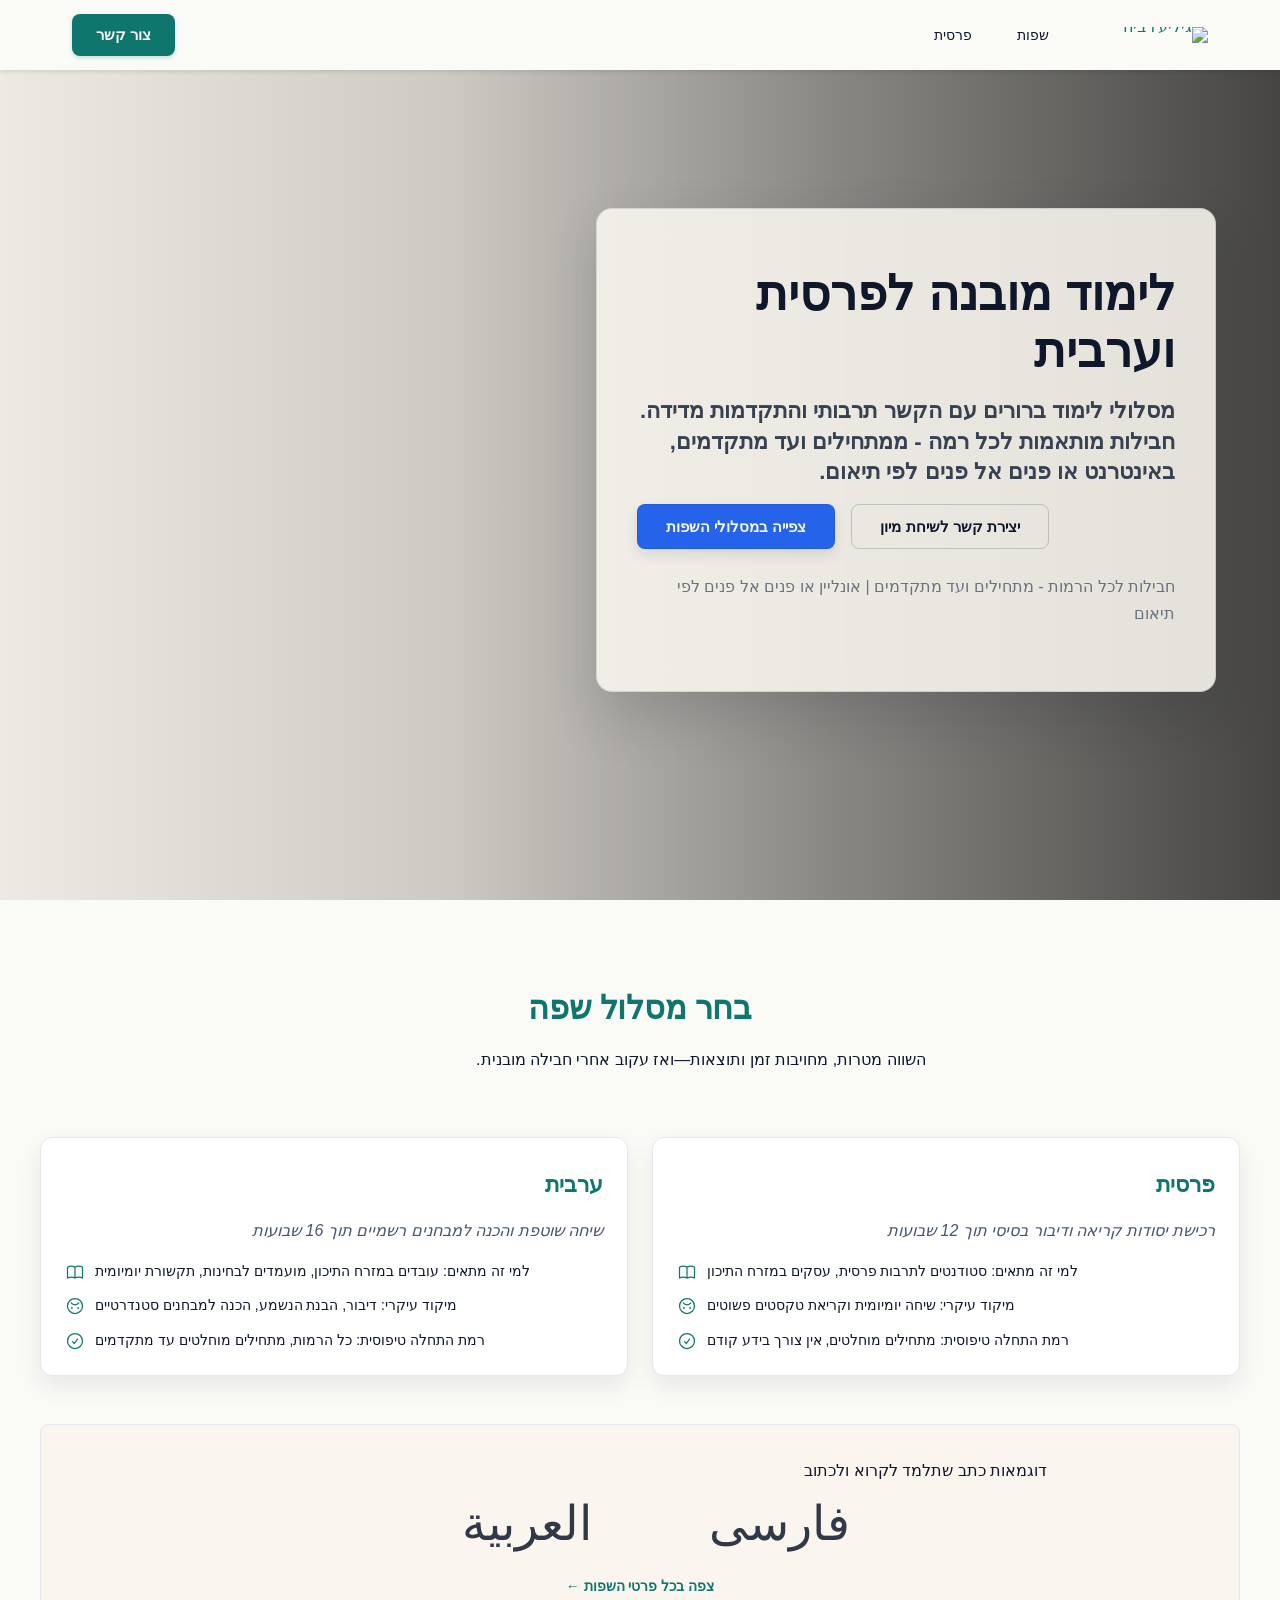
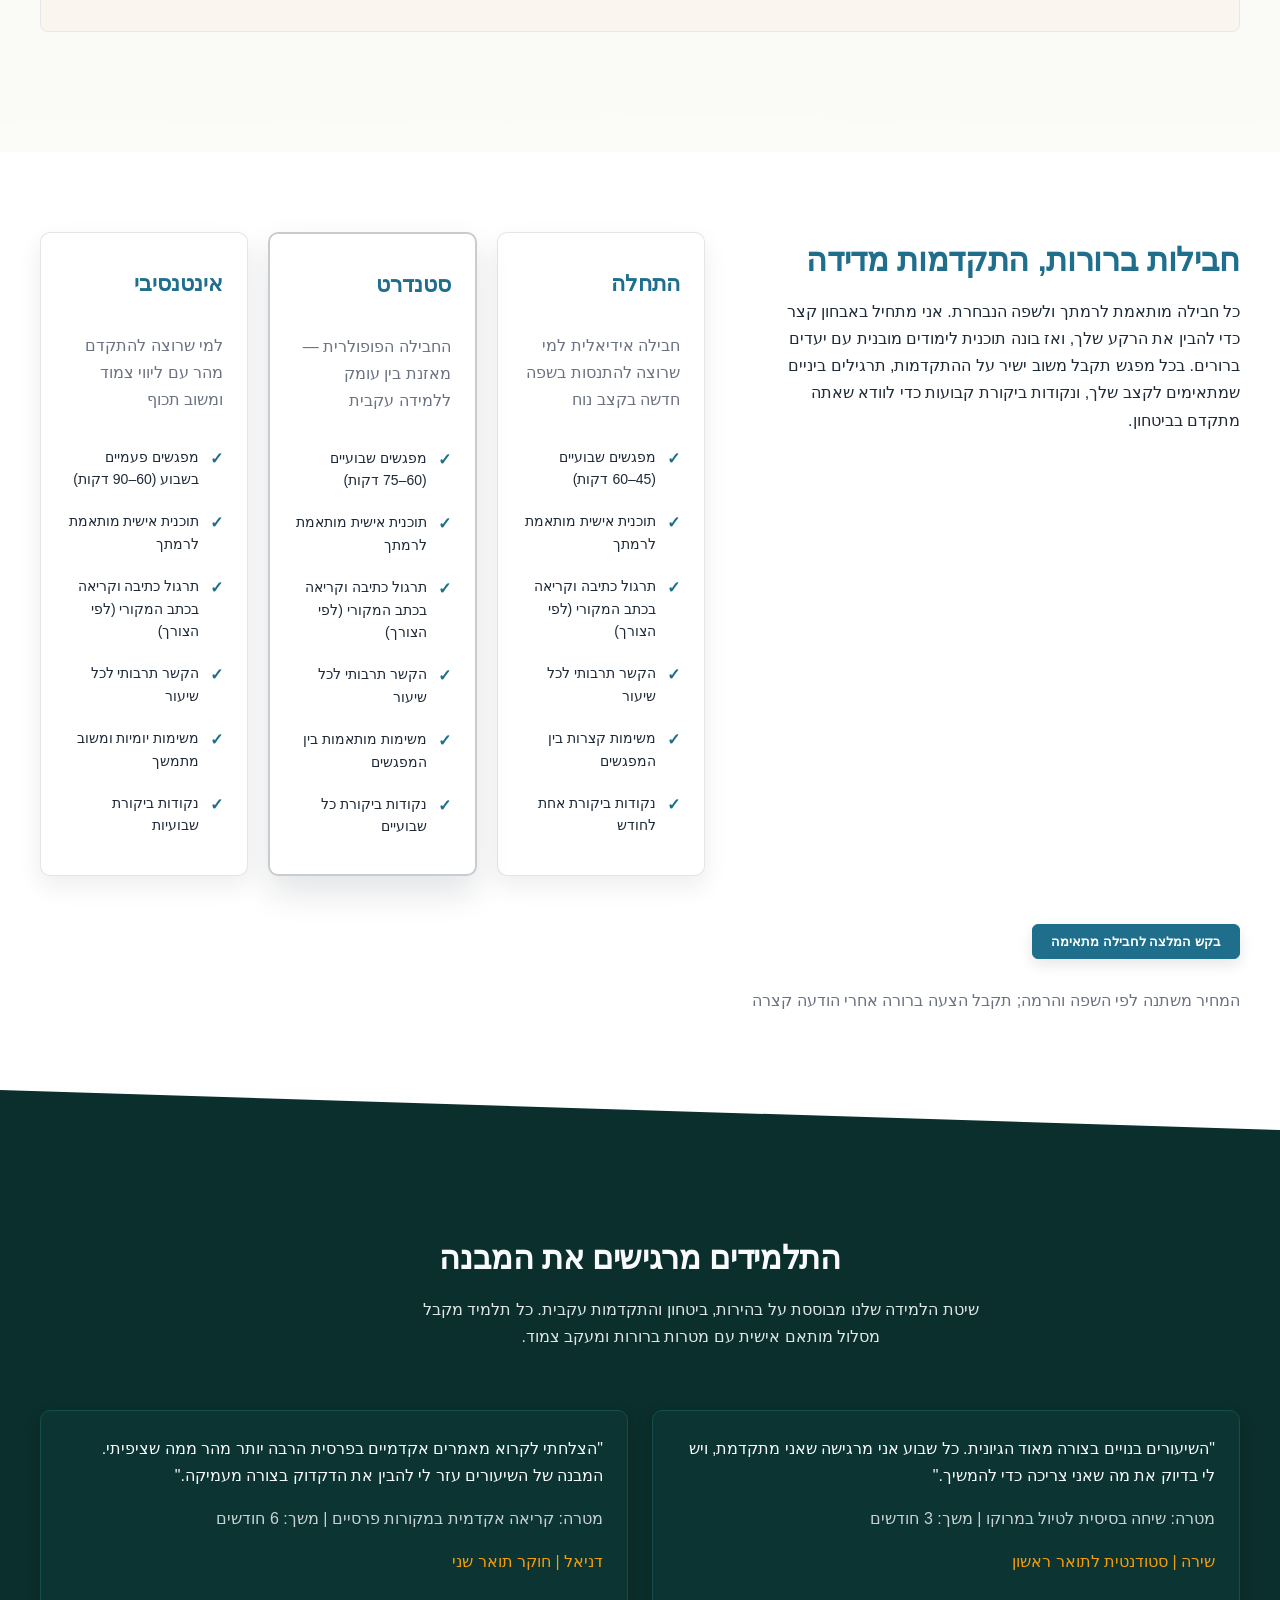
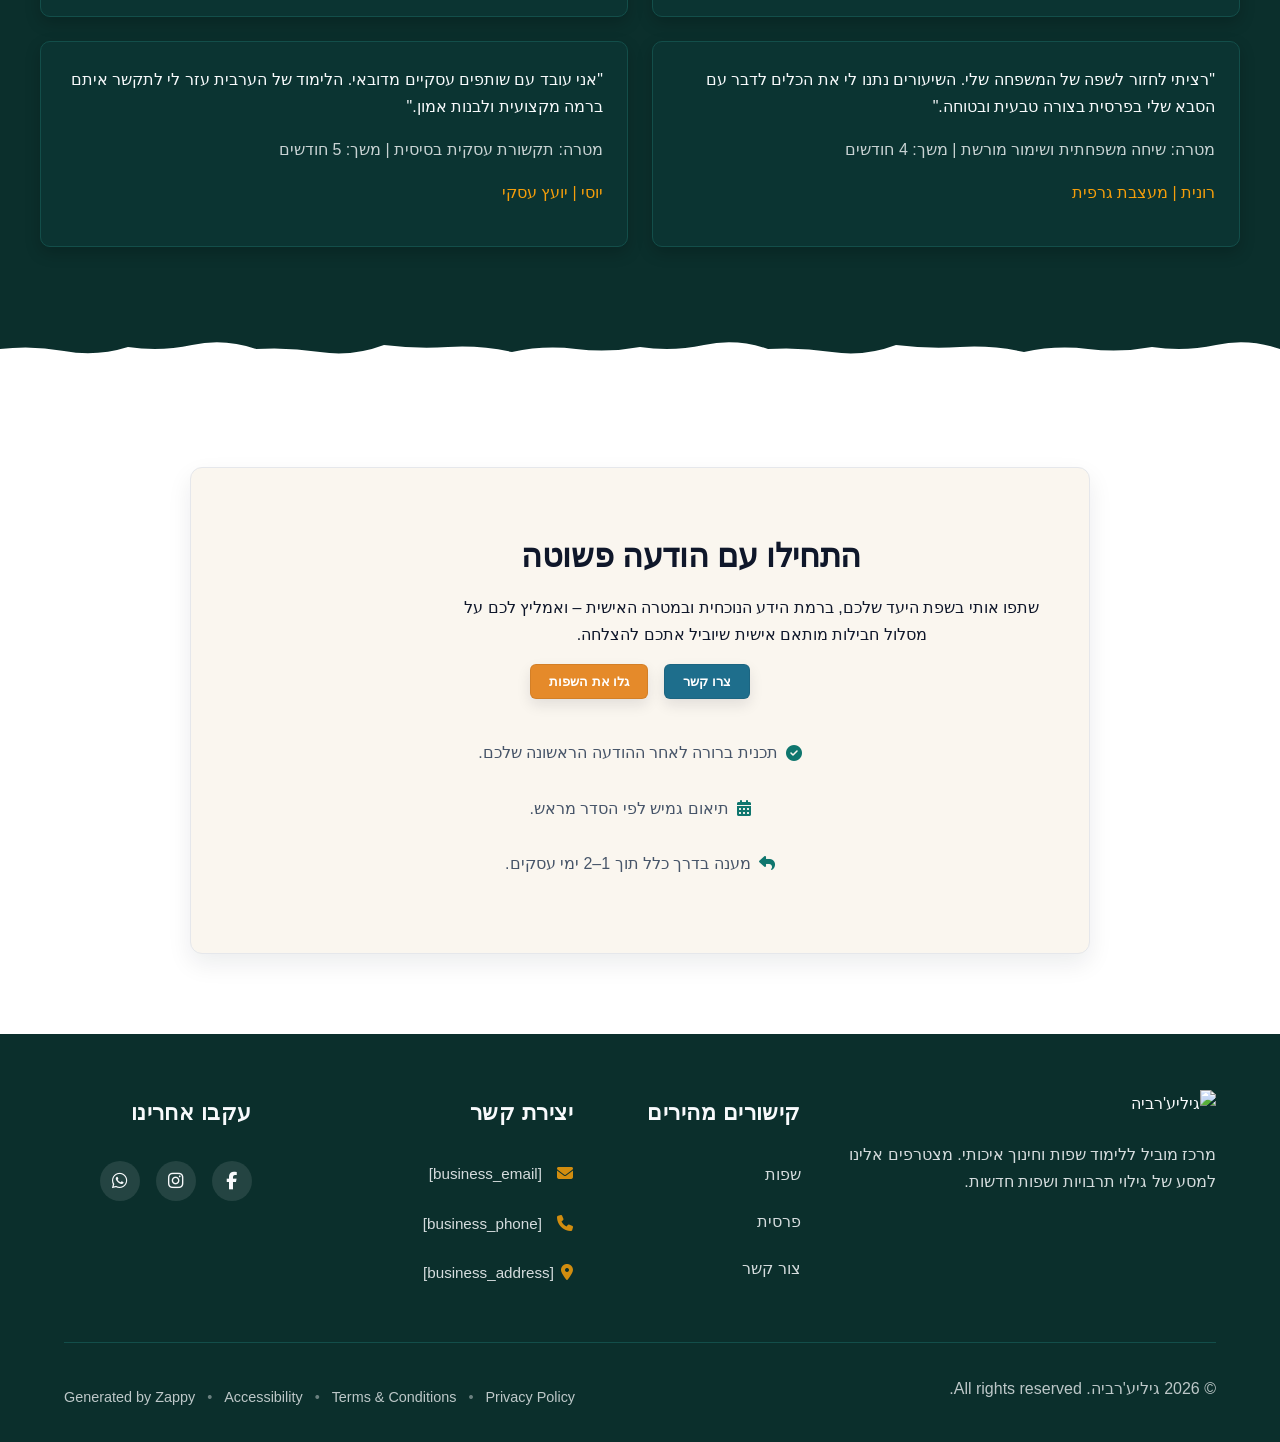
==== commit fd9297fc: "Background sync: Progressive GitHub Sync" ====
--- a/public/index.html
+++ b/public/index.html
@@ -1 +1 @@
-<!doctype html><html dir="rtl" lang="he"><head><meta charset="UTF-8"><meta content="width=device-width,initial-scale=1" name="viewport"><meta content="index, follow" name="robots"><title>למדו שפות מזרח תיכוניות עם מורה פרטי מומחה — גיליע&#39;רביה</title><meta content="לימוד פרסית, ערבית, אורדו, פשטו וברברית עם מורה פרטי מנוסה. חבילות לימוד מותאמות אישית לכל שפה. התחילו את המסע הלשוני שלכם עוד היום!" name="description"><meta content="לימוד ערבית, מורה פרטי לפרסית בישראל, לימוד שפות מזרח תיכוניות בהדרכה פרטית, מורה לאורדו ופשטו, לימוד שפות דרום אסיה" name="keywords"><link href="/assets/favicon.ico" rel="icon" type="image/x-icon"><link href="/assets/favicon-16x16.png" rel="icon" type="image/png" sizes="16x16"><link href="/assets/favicon-32x32.png" rel="icon" type="image/png" sizes="32x32"><link href="/assets/favicon-48x48.png" rel="icon" type="image/png" sizes="48x48"><link href="/assets/favicon-192x192.png" rel="icon" type="image/png" sizes="192x192"><link href="/assets/favicon-512x512.png" rel="icon" type="image/png" sizes="512x512"><link href="/assets/apple-touch-icon.png" rel="apple-touch-icon"><script>!function(){"use strict";var t="30eac104-630b-41bf-9811-fc5c2acde9de",e="https://api.zappy5.com/api/analytics/track",a=18e5,n=2592e6,o=!0,i=!0,r=!0;var s=function(){var e="zappy_visitor_"+t,a=null;try{if(a=localStorage.getItem(e)){var o=JSON.parse(a),i=Date.now();if(i-o.created<n)return o.lastSeen=i,localStorage.setItem(e,JSON.stringify(o)),o.id}}catch(t){console.warn("Zappy Analytics: LocalStorage not available")}var r="zv_"+Date.now()+"_"+Math.random().toString(36).substr(2,9);try{localStorage.setItem(e,JSON.stringify({id:r,created:Date.now(),lastSeen:Date.now()}))}catch(t){}return r}(),c=function(){var e="zappy_session_"+t,n=null;try{if(n=sessionStorage.getItem(e)){var o=JSON.parse(n),i=Date.now();if(i-o.timestamp<a)return o.timestamp=i,sessionStorage.setItem(e,JSON.stringify(o)),o.id}}catch(t){console.warn("Zappy Analytics: SessionStorage not available")}var r="zs_"+Date.now()+"_"+Math.random().toString(36).substr(2,9);try{sessionStorage.setItem(e,JSON.stringify({id:r,timestamp:Date.now()}))}catch(t){}return r}();function l(a,n){n=n||{};var o={website_id:t,event_type:a,page_path:window.location.pathname,referrer:document.referrer||"direct",visitor_id:s,session_id:c,metadata:n};if(navigator.sendBeacon){var i=new Blob([JSON.stringify(o)],{type:"application/json"});navigator.sendBeacon(e,i)}else fetch(e,{method:"POST",headers:{"Content-Type":"application/json"},body:JSON.stringify(o),keepalive:!0}).catch(function(t){console.warn("Zappy Analytics: Failed to track event",t)})}o&&l("pageview",{title:document.title,url:window.location.href}),i&&document.addEventListener("click",function(t){var e=t.target;if("BUTTON"===e.tagName||e.closest("button")){var a="BUTTON"===e.tagName?e:e.closest("button");l("click",{element:"button",text:a.textContent.trim().substring(0,100),id:a.id||null,class:a.className||null})}else if("A"===e.tagName||e.closest("a")){var n="A"===e.tagName?e:e.closest("a");l("navigation",{element:"link",text:n.textContent.trim().substring(0,100),href:n.href,external:n.hostname!==window.location.hostname})}},!0),r&&document.addEventListener("submit",function(t){var e=t.target;l("form_submit",{form_id:e.id||null,form_name:e.name||null,form_action:e.action||null,form_method:e.method||"GET"})},!0);var d=Date.now();window.addEventListener("beforeunload",function(){l("page_unload",{time_on_page:Math.floor((Date.now()-d)/1e3),page_path:window.location.pathname})}),window.zappyAnalytics={track:l,getVisitorId:function(){return s},getSessionId:function(){return c}}}()</script><meta content="למדו שפות מזרח תיכוניות עם מורה פרטי מומחה — גיליע'רביה" property="og:title"><meta content="לימוד פרסית, ערבית, אורדו, פשטו וברברית עם מורה פרטי מנוסה. חבילות לימוד מותאמות אישית לכל שפה. התחילו את המסע הלשוני שלכם עוד היום!" property="og:description"><meta content="website" property="og:type"><meta content="he_IL" property="og:locale"><meta content="summary_large_image" name="twitter:card"><meta content="למדו שפות מזרח תיכוניות עם מורה פרטי מומחה — גיליע'רביה" name="twitter:title"><meta content="לימוד פרסית, ערבית, אורדו, פשטו וברברית עם מורה פרטי מנוסה. חבילות לימוד מותאמות אישית לכל שפה. התחילו את המסע הלשוני שלכם עוד היום!" name="twitter:description"><link href="https://cdnjs.cloudflare.com/ajax/libs/font-awesome/6.4.0/css/all.min.css" rel="stylesheet"><link href="/assets/favicon.ico" rel="icon" type="image/x-icon"><link href="/assets/favicon-16x16.png" rel="icon" type="image/png" sizes="16x16"><link href="/assets/favicon-32x32.png" rel="icon" type="image/png" sizes="32x32"><link href="/assets/favicon-48x48.png" rel="icon" type="image/png" sizes="48x48"><link href="/assets/favicon-192x192.png" rel="icon" type="image/png" sizes="192x192"><link href="/assets/favicon-512x512.png" rel="icon" type="image/png" sizes="512x512"><link href="/assets/apple-touch-icon.png" rel="apple-touch-icon"><link href="https://cdn.jsdelivr.net/npm/vanilla-cookieconsent@3/dist/cookieconsent.css" rel="stylesheet"><script src="https://cdn.jsdelivr.net/npm/vanilla-cookieconsent@3/dist/cookieconsent.umd.js"></script><script src="https://cdn.jsdelivr.net/gh/mickidum/acc_toolbar/acctoolbar/acctoolbar.min.js"></script><link href="/styles.css" rel="stylesheet"><style id="zappy-dropdown-submenu-styles">#navMenu li:has(.sub-menu),.nav-menu li:has(.sub-menu),.navbar li:has(.sub-menu),nav li:has(.sub-menu){position:relative}#navMenu .sub-menu,.nav-menu .sub-menu,.navbar .sub-menu,nav .sub-menu{display:block!important;position:absolute!important;top:100%;left:0;min-width:220px;background:#fff;border-radius:8px;box-shadow:0 8px 25px rgba(0,0,0,.15);padding:8px 0;opacity:0;visibility:hidden;transform:translateY(10px);transition:all .3s ease;z-index:1000;list-style:none;pointer-events:none}#navMenu li:hover>.sub-menu,.nav-menu li:hover>.sub-menu,.navbar li:hover>.sub-menu,nav li:hover>.sub-menu{opacity:1!important;visibility:visible!important;transform:translateY(0)!important;pointer-events:auto!important}.sub-menu li{list-style:none;margin:0;padding:0}.sub-menu a{display:block!important;padding:10px 16px!important;color:#333!important;font-weight:500;text-decoration:none;white-space:nowrap;transition:background-color .2s}.sub-menu a:hover{background-color:#f5f5f5}[dir=rtl] .nav-menu .sub-menu,[dir=rtl] .navbar .sub-menu,[dir=rtl] nav .sub-menu,html[lang=ar] .nav-menu .sub-menu,html[lang=ar] .navbar .sub-menu,html[lang=ar] nav .sub-menu,html[lang=he] .nav-menu .sub-menu,html[lang=he] .navbar .sub-menu,html[lang=he] nav .sub-menu{left:auto!important;right:0!important}.sub-menu:empty,.sub-menu:not(:has(li)),.sub-menu:not(:has(li:not(.zappy-hidden-menu-item))){display:none!important;opacity:0!important;visibility:hidden!important;pointer-events:none!important}li:has(.menu-group-title):hover>.sub-menu{opacity:1!important;visibility:visible!important;transform:translateY(0)!important;pointer-events:auto!important}#navMenu>li>.menu-group-title,.nav-menu>li>.menu-group-title{display:inline-block;padding:.5rem 1rem;cursor:default;user-select:none}@media (max-width:768px){#navMenu .sub-menu,.nav-menu .sub-menu,.navbar .sub-menu,nav .sub-menu{position:static!important;transform:none!important;box-shadow:none!important;background:0 0!important;max-height:0;overflow:hidden;opacity:0;visibility:hidden;transition:max-height .3s ease,opacity .3s ease;padding:0!important;border-radius:0!important}.sub-menu.mobile-expanded{max-height:500px!important;opacity:1!important;visibility:visible!important;padding:8px 0 8px 16px!important}[dir=rtl] .sub-menu.mobile-expanded,html[lang=he] .sub-menu.mobile-expanded{padding:8px 16px 8px 0!important}#navMenu li:hover>.sub-menu,.nav-menu li:hover>.sub-menu,.navbar li:hover>.sub-menu,nav li:hover>.sub-menu{opacity:0;visibility:hidden;pointer-events:none}#navMenu li>.sub-menu.mobile-expanded,.nav-menu li>.sub-menu.mobile-expanded,.navbar li>.sub-menu.mobile-expanded,nav li>.sub-menu.mobile-expanded{opacity:1!important;visibility:visible!important;pointer-events:auto!important}#navMenu li:has(.sub-menu),.nav-menu li:has(.sub-menu),.navbar li:has(.sub-menu),nav li:has(.sub-menu){display:flex!important;flex-wrap:wrap!important;align-items:center!important;position:relative!important;min-height:44px!important}#navMenu li:has(.sub-menu)>a,.nav-menu li:has(.sub-menu)>a,.navbar li:has(.sub-menu)>a,nav li:has(.sub-menu)>a{flex:1!important;min-width:0!important}#navMenu li:has(.sub-menu)>.menu-group-title,.nav-menu li:has(.sub-menu)>.menu-group-title,.navbar li:has(.sub-menu)>.menu-group-title,nav li:has(.sub-menu)>.menu-group-title{flex:1!important;min-width:0!important;padding:0!important;line-height:inherit!important}#navMenu li:has(.sub-menu)>.sub-menu,.nav-menu li:has(.sub-menu)>.sub-menu,.navbar li:has(.sub-menu)>.sub-menu,nav li:has(.sub-menu)>.sub-menu{flex-basis:100%!important;width:100%!important}#navMenu li:has(.sub-menu)>a [class*=arrow],#navMenu li:has(.sub-menu)>a [class*=chevron],.nav-menu li:has(.sub-menu)>a .fa-angle-down,.nav-menu li:has(.sub-menu)>a .fa-chevron-down,.nav-menu li:has(.sub-menu)>a [class*=arrow],.nav-menu li:has(.sub-menu)>a [class*=chevron],nav li:has(.sub-menu)>a [class*=arrow],nav li:has(.sub-menu)>a [class*=chevron]{display:none!important;visibility:hidden!important}.mobile-submenu-toggle{display:flex!important;align-items:center!important;justify-content:center!important;width:44px!important;height:auto!important;background:0 0!important;border:none!important;cursor:pointer!important;color:var(--text-dark)!important;position:static!important;flex-shrink:0!important;align-self:stretch!important;z-index:2!important;padding:0!important;margin:0!important}.mobile-submenu-toggle::after{content:''!important;width:0!important;height:0!important;border-left:6px solid transparent!important;border-right:6px solid transparent!important;border-top:7px solid currentColor!important;transition:transform .3s ease!important}.mobile-submenu-toggle.expanded::after{transform:rotate(180deg)!important}.sub-menu a{padding:10px 0!important;display:block!important;color:var(--text-dark)!important}.navbar .sub-menu li a,.zappy-products-dropdown .sub-menu a,nav.navbar .sub-menu li a{color:var(--text-dark)!important}}@media (min-width:769px){.mobile-submenu-toggle{display:none!important}}</style><style id="zappy-widget-visibility">#mic-access-tool-box,#mic-access-tool-general-button,#mic-init-access-tool #mic-access-tool-box,#mic-init-access-tool #mic-access-tool-general-button,#mic-init-access-tool .mic-access-tool-general-button,._access-icon,._access-menu,.mic-access-tool-box,.mic-access-tool-general-button,div[id*=mic-access-tool-box]{display:none!important;visibility:hidden!important;opacity:0!important;pointer-events:none!important}</style></head><body><nav class="navbar" dir="rtl"><button aria-label="Menu" class="mobile-toggle" id="mobileToggle"><svg viewBox="0 0 24 24" fill="none" class="hamburger-icon" height="24" width="24"><path d="M3 12h18M3 6h18M3 18h18" stroke="currentColor" stroke-linecap="round" stroke-width="2"></path></svg><svg viewBox="0 0 24 24" fill="none" class="close-icon" height="24" width="24" style="display:none"><path d="M18 6L6 18M6 6l12 12" stroke="currentColor" stroke-linecap="round" stroke-width="2"></path></svg></button><button aria-label="Call" class="phone-header-btn"><svg viewBox="0 0 24 24" fill="currentColor" height="20" width="20"><path d="M22 16.92v3a2 2 0 0 1-2.18 2 19.79 19.79 0 0 1-8.63-3.07 19.5 19.5 0 0 1-6-6 19.79 19.79 0 0 1-3.07-8.67A2 2 0 0 1 4.11 2h3a2 2 0 0 1 2 1.72 12.84 12.84 0 0 0 .7 2.81 2 2 0 0 1-.45 2.11L8.09 9.91a16 16 0 0 0 6 6l1.27-1.27a2 2 0 0 1 2.11-.45 12.84 12.84 0 0 0 2.81.7A2 2 0 0 1 22 16.92z"></path></svg></button><div class="nav-container"><div class="nav-brand"><a href="/" class="logo-link"><img alt="גיליע'רביה" class="logo" src="/assets/business-logo.webp"></a></div><ul class="nav-menu" id="navMenu"><li><a href="/languages">שפות</a></li><li><a href="/languages/persian">פרסית</a></li></ul><div class="nav-cta-container"><a href="/contact" class="nav-cta-btn">צור קשר</a></div></div></nav><main><section class="index-hero-section" data-layout-spec="בית-hero" data-hero-type="fullscreen-scrim"><div class="index-hero-section__bg-wrapper"><img alt="סביבת לימוד שקטה ומזמינה עם מחברת ערבית פתוחה על שולחן עץ" class="index-hero-section__bg-image" src="/assets/site-index-hero-bg.webp" data-context="Bright, warm tutoring moment: a clean wooden desk with an open notebook showing Arabic script practice, a pen resting on the page, soft natural daylight streaming from a window, creating a calm and focused learning atmosphere. The scene should feel inviting and educational, with subtle warm tones and gentle shadows. The composition should leave clear space in the center-right area for text overlay." data-hero-bg="true" data-placeholder="index-hero-bg" height="1080" width="1920"></div><div class="index-hero-section__scrim" aria-hidden="true"></div><div class="index-hero-section__content-wrapper"><div class="index-hero-section__overlay-card"><h1 class="index-hero-section__headline">לימוד מובנה לפרסית וערבית</h1><h3 class="index-hero-section__subtitle">מסלולי לימוד ברורים עם הקשר תרבותי והתקדמות מדידה. חבילות מותאמות לכל רמה - ממתחילים ועד מתקדמים, באינטרנט או פנים אל פנים לפי תיאום.</h3><div class="index-hero-section__cta-row"><a href="/languages" class="index-hero-section__btn-primary">צפייה במסלולי השפות</a><a href="/contact" class="index-hero-section__btn-secondary">יצירת קשר לשיחת מיון</a></div><p class="index-hero-section__micro-proof">חבילות לכל הרמות - מתחילים ועד מתקדמים | אונליין או פנים אל פנים לפי תיאום</p></div></div></section><section class="index-showcase-section" data-layout-spec="בית-showcase"><div class="showcase-container"><div class="showcase-intro"><h2>בחר מסלול שפה</h2><p>השווה מטרות, מחויבות זמן ותוצאות—ואז עקוב אחרי חבילה מובנית.</p></div><div class="zappy-preserve-css-grid showcase-grid" style="display:grid;grid-template-columns:repeat(2,minmax(0,1fr))" data-original-gap="24px" data-original-item-width="384" data-zappy-auto-grid="true" id="zappy-auto-grid-1772612669003-l29rpq" data-zappy-explicit-columns="true"><div class="language-card"><h3>פרסית</h3><p class="card-promise">רכישת יסודות קריאה ודיבור בסיסי תוך 12 שבועות</p><ul class="card-bullets"><li><svg viewBox="0 0 24 24" fill="none" class="bullet-icon" data-element-type="icon" data-icon-type="svg" xmlns="http://www.w3.org/2000/svg" style="cursor:pointer"><path d="M12 6.25278V19.2528M12 6.25278C10.8321 5.47686 9.24649 5 7.5 5C5.75351 5 4.16789 5.47686 3 6.25278V19.2528C4.16789 18.4769 5.75351 18 7.5 18C9.24649 18 10.8321 18.4769 12 19.2528M12 6.25278C13.1679 5.47686 14.7535 5 16.5 5C18.2465 5 19.8321 5.47686 21 6.25278V19.2528C19.8321 18.4769 18.2465 18 16.5 18C14.7535 18 13.1679 18.4769 12 19.2528" stroke="currentColor" stroke-linecap="round" stroke-width="1.5" stroke-linejoin="round"></path></svg><span>למי זה מתאים: סטודנטים לתרבות פרסית, עסקים במזרח התיכון</span></li><li><svg viewBox="0 0 24 24" fill="none" class="bullet-icon" data-element-type="icon" data-icon-type="svg" xmlns="http://www.w3.org/2000/svg"><path d="M7.5 8.25C7.5 8.25 9 10.5 12 10.5C15 10.5 16.5 8.25 16.5 8.25M8.25 14.25H8.26M15.75 14.25H15.76M21 12C21 16.9706 16.9706 21 12 21C7.02944 21 3 16.9706 3 12C3 7.02944 7.02944 3 12 3C16.9706 3 21 7.02944 21 12ZM8.625 14.25C8.625 14.4571 8.45711 14.625 8.25 14.625C8.04289 14.625 7.875 14.4571 7.875 14.25C7.875 14.0429 8.04289 13.875 8.25 13.875C8.45711 13.875 8.625 14.0429 8.625 14.25ZM16.125 14.25C16.125 14.4571 15.9571 14.625 15.75 14.625C15.5429 14.625 15.375 14.4571 15.375 14.25C15.375 14.0429 15.5429 13.875 15.75 13.875C15.9571 13.875 16.125 14.0429 16.125 14.25Z" stroke="currentColor" stroke-linecap="round" stroke-width="1.5" stroke-linejoin="round"></path></svg><span>מיקוד עיקרי: שיחה יומיומית וקריאת טקסטים פשוטים</span></li><li><svg viewBox="0 0 24 24" fill="none" class="bullet-icon" data-element-type="icon" data-icon-type="svg" xmlns="http://www.w3.org/2000/svg"><path d="M9 12.75L11.25 15L15 9.75M21 12C21 16.9706 16.9706 21 12 21C7.02944 21 3 16.9706 3 12C3 7.02944 7.02944 3 12 3C16.9706 3 21 7.02944 21 12Z" stroke="currentColor" stroke-linecap="round" stroke-width="1.5" stroke-linejoin="round"></path></svg><span>רמת התחלה טיפוסית: מתחילים מוחלטים, אין צורך בידע קודם</span></li></ul></div><div class="language-card"><h3>ערבית</h3><p class="card-promise">שיחה שוטפת והכנה למבחנים רשמיים תוך 16 שבועות</p><ul class="card-bullets"><li><svg viewBox="0 0 24 24" fill="none" class="bullet-icon" data-element-type="icon" data-icon-type="svg" xmlns="http://www.w3.org/2000/svg"><path d="M12 6.25278V19.2528M12 6.25278C10.8321 5.47686 9.24649 5 7.5 5C5.75351 5 4.16789 5.47686 3 6.25278V19.2528C4.16789 18.4769 5.75351 18 7.5 18C9.24649 18 10.8321 18.4769 12 19.2528M12 6.25278C13.1679 5.47686 14.7535 5 16.5 5C18.2465 5 19.8321 5.47686 21 6.25278V19.2528C19.8321 18.4769 18.2465 18 16.5 18C14.7535 18 13.1679 18.4769 12 19.2528" stroke="currentColor" stroke-linecap="round" stroke-width="1.5" stroke-linejoin="round"></path></svg><span>למי זה מתאים: עובדים במזרח התיכון, מועמדים לבחינות, תקשורת יומיומית</span></li><li><svg viewBox="0 0 24 24" fill="none" class="bullet-icon" data-element-type="icon" data-icon-type="svg" xmlns="http://www.w3.org/2000/svg"><path d="M7.5 8.25C7.5 8.25 9 10.5 12 10.5C15 10.5 16.5 8.25 16.5 8.25M8.25 14.25H8.26M15.75 14.25H15.76M21 12C21 16.9706 16.9706 21 12 21C7.02944 21 3 16.9706 3 12C3 7.02944 7.02944 3 12 3C16.9706 3 21 7.02944 21 12ZM8.625 14.25C8.625 14.4571 8.45711 14.625 8.25 14.625C8.04289 14.625 7.875 14.4571 7.875 14.25C7.875 14.0429 8.04289 13.875 8.25 13.875C8.45711 13.875 8.625 14.0429 8.625 14.25ZM16.125 14.25C16.125 14.4571 15.9571 14.625 15.75 14.625C15.5429 14.625 15.375 14.4571 15.375 14.25C15.375 14.0429 15.5429 13.875 15.75 13.875C15.9571 13.875 16.125 14.0429 16.125 14.25Z" stroke="currentColor" stroke-linecap="round" stroke-width="1.5" stroke-linejoin="round"></path></svg><span>מיקוד עיקרי: דיבור, הבנת הנשמע, הכנה למבחנים סטנדרטיים</span></li><li><svg viewBox="0 0 24 24" fill="none" class="bullet-icon" data-element-type="icon" data-icon-type="svg" xmlns="http://www.w3.org/2000/svg"><path d="M9 12.75L11.25 15L15 9.75M21 12C21 16.9706 16.9706 21 12 21C7.02944 21 3 16.9706 3 12C3 7.02944 7.02944 3 12 3C16.9706 3 21 7.02944 21 12Z" stroke="currentColor" stroke-linecap="round" stroke-width="1.5" stroke-linejoin="round"></path></svg><span>רמת התחלה טיפוסית: כל הרמות, מתחילים מוחלטים עד מתקדמים</span></li></ul></div></div><div class="script-band"><p class="script-intro">דוגמאות כתב שתלמד לקרוא ולכתוב</p><div class="script-samples" dir="rtl" lang="ar"><span class="script-glyph persian">فارسی&nbsp;&nbsp;</span><span class="script-glyph jawi">&nbsp;&nbsp;</span><span class="script-glyph arabic">العربية</span><span class="script-glyph berber"><br></span></div><a href="/languages" class="script-cta">צפה בכל פרטי השפות ←</a></div></div><div class="showcase-divider-wrapper"><svg viewBox="0 0 1200 60" xmlns="http://www.w3.org/2000/svg" aria-hidden="true" preserveAspectRatio="none"><path d="M0,60 L0,30 Q100,25 200,32 T400,28 Q500,32 600,25 T800,30 Q900,28 1000,32 T1200,28 L1200,60 Z" fill="#FFFFFF" opacity="0.15"></path></svg></div></section><section class="index-pricing-section" data-layout-spec="בית-pricing" id="zappy-section-2"><div class="index-pricing-container"><div class="zappy-preserve-css-grid index-pricing-grid" style="grid-template-columns:475px 665px" data-original-gap="60px" data-original-item-width="475" data-zappy-auto-grid="true" id="zappy-auto-grid-1772612669013-4noigj" data-zappy-grid-align="start"><div class="index-pricing-content"><h2>חבילות ברורות, התקדמות מדידה</h2><p>כל חבילה מותאמת לרמתך ולשפה הנבחרת. אני מתחיל באבחון קצר כדי להבין את הרקע שלך, ואז בונה תוכנית לימודים מובנית עם יעדים ברורים. בכל מפגש תקבל משוב ישיר על ההתקדמות, תרגילים ביניים שמתאימים לקצב שלך, ונקודות ביקורת קבועות כדי לוודא שאתה מתקדם בביטחון.</p></div><div class="index-pricing-table zappy-grid-item-nested-grid"><div class="index-pricing-card"><h3>התחלה</h3><p class="index-pricing-card-desc">חבילה אידיאלית למי שרוצה להתנסות בשפה חדשה בקצב נוח</p><ul class="index-pricing-list"><li>מפגשים שבועיים&nbsp;<br>(45–60 דקות)</li><li>תוכנית אישית מותאמת לרמתך</li><li>תרגול כתיבה וקריאה בכתב המקורי (לפי הצורך)</li><li>הקשר תרבותי לכל שיעור</li><li>משימות קצרות בין המפגשים</li><li>נקודות ביקורת אחת לחודש</li></ul></div><div class="index-pricing-card index-pricing-card-recommended"><h3>סטנדרט</h3><p class="index-pricing-card-desc">החבילה הפופולרית — מאזנת בין עומק ללמידה עקבית</p><ul class="index-pricing-list"><li>מפגשים שבועיים&nbsp;<br>(60–75 דקות)</li><li>תוכנית אישית מותאמת לרמתך</li><li>תרגול כתיבה וקריאה בכתב המקורי (לפי הצורך)</li><li>הקשר תרבותי לכל שיעור</li><li>משימות מותאמות בין המפגשים</li><li>נקודות ביקורת כל שבועיים</li></ul></div><div class="index-pricing-card"><h3>אינטנסיבי</h3><p class="index-pricing-card-desc">למי שרוצה להתקדם מהר עם ליווי צמוד ומשוב תכוף</p><ul class="index-pricing-list"><li>מפגשים פעמיים בשבוע (60–90 דקות)</li><li>תוכנית אישית מותאמת לרמתך</li><li>תרגול כתיבה וקריאה בכתב המקורי (לפי הצורך)</li><li>הקשר תרבותי לכל שיעור</li><li>משימות יומיות ומשוב מתמשך</li><li>נקודות ביקורת שבועיות</li></ul></div></div></div><div class="index-pricing-cta-wrapper" style="text-align:center!important;display:flex!important;justify-content:center!important;align-items:flex-start!important;width:100%!important"><p><a href="/contact" class="index-pricing-cta" data-element-id="btn-1772612816665-h4wlwahd0" data-element-type="button" data-native-element="true" data-text-color="light" style="outline:0;border-color:#1e6e8c!important;color:var(--light-text,#fff)!important;background-color:#1e6e8c!important;background-image:none!important">בקש המלצה לחבילה מתאימה</a></p><p class="index-pricing-note">המחיר משתנה לפי השפה והרמה; תקבל הצעה ברורה אחרי הודעה קצרה</p></div></div><div class="index-pricing-divider-wrapper"><svg viewBox="0 0 1200 80" xmlns="http://www.w3.org/2000/svg" aria-hidden="true" preserveAspectRatio="none"><path d="M0,80 L0,20 L1200,60 L1200,80 Z" fill="var(--bg-dark)"></path></svg></div></section><section class="index-testimonials-section" data-layout-spec="בית-testimonials"><div class="index-testimonials-container"><div class="index-testimonials-intro"><h2>התלמידים מרגישים את המבנה</h2><p>שיטת הלמידה שלנו מבוססת על בהירות, ביטחון והתקדמות עקבית. כל תלמיד מקבל מסלול מותאם אישית עם מטרות ברורות ומעקב צמוד.</p></div><div class="zappy-preserve-css-grid index-testimonials-grid" style="display:grid;grid-template-columns:repeat(4,minmax(0,1fr))" data-original-gap="24px" data-original-item-width="588" data-zappy-auto-grid="true" id="zappy-auto-grid-1772612669019-otcu2f" data-zappy-explicit-columns="true" data-zappy-grid-align="start"><div class="index-testimonials-card"><p class="index-testimonials-quote">"השיעורים בנויים בצורה מאוד הגיונית. כל שבוע אני מרגישה שאני מתקדמת, ויש לי בדיוק את מה שאני צריכה כדי להמשיך."</p><p class="index-testimonials-context">מטרה: שיחה בסיסית לטיול במרוקו | משך: 3 חודשים</p><p class="index-testimonials-attribution">שירה | סטודנטית לתואר ראשון</p></div><div class="index-testimonials-card"><p class="index-testimonials-quote">"הצלחתי לקרוא מאמרים אקדמיים בפרסית הרבה יותר מהר ממה שציפיתי. המבנה של השיעורים עזר לי להבין את הדקדוק בצורה מעמיקה."</p><p class="index-testimonials-context">מטרה: קריאה אקדמית במקורות פרסיים | משך: 6 חודשים</p><p class="index-testimonials-attribution">דניאל | חוקר תואר שני</p></div><div class="index-testimonials-card"><p class="index-testimonials-quote">"רציתי לחזור לשפה של המשפחה שלי. השיעורים נתנו לי את הכלים לדבר עם הסבא שלי באורדו בצורה טבעית ובטוחה."</p><p class="index-testimonials-context">מטרה: שיחה משפחתית ושימור מורשת | משך: 4 חודשים</p><p class="index-testimonials-attribution">רונית | מעצבת גרפית</p></div><div class="index-testimonials-card"><p class="index-testimonials-quote">"אני עובד עם שותפים עסקיים מאפגניסטן. הלימוד של פשטו עזר לי לתקשר איתם ברמה מקצועית ולבנות אמון."</p><p class="index-testimonials-context">מטרה: תקשורת עסקית בסיסית | משך: 5 חודשים</p><p class="index-testimonials-attribution">יוסי | יועץ עסקי</p></div></div></div><div class="index-testimonials-divider-wrapper"><svg viewBox="0 0 1200 80" xmlns="http://www.w3.org/2000/svg" aria-hidden="true" preserveAspectRatio="none"><path d="M0,80 L0,42 Q30,38 60,44 T120,40 Q150,45 180,38 T240,42 Q270,40 300,45 T360,38 Q390,42 420,40 T480,45 Q510,38 540,42 T600,40 Q630,45 660,38 T720,42 Q750,40 780,45 T840,38 Q870,42 900,40 T960,45 Q990,38 1020,42 T1080,40 Q1110,45 1140,38 T1200,42 L1200,80 Z" fill="#FFFFFF"></path></svg></div></section><section class="index-cta-section" data-layout-spec="בית-cta"><div class="index-cta-container"><div class="index-cta-panel"><h2 class="index-cta-heading">התחילו עם הודעה פשוטה</h2><p class="index-cta-description">שתפו אותי בשפת היעד שלכם, ברמת הידע הנוכחית ובמטרה האישית – ואמליץ לכם על מסלול חבילות מותאם אישית שיוביל אתכם להצלחה.</p><div class="index-cta-buttons"><a href="/contact" class="index-cta-btn btn-primary">צרו קשר</a><a href="/languages" class="index-cta-btn btn-secondary">גלו את השפות</a></div><div class="index-cta-reassurance"><p class="index-cta-reassurance-item"><i class="fas fa-check-circle" aria-hidden="true"></i>תכנית ברורה לאחר ההודעה הראשונה שלכם.</p><p class="index-cta-reassurance-item"><i class="fas fa-calendar-alt" aria-hidden="true"></i>תיאום גמיש לפי הסדר מראש.</p><p class="index-cta-reassurance-item"><i class="fas fa-reply" aria-hidden="true"></i>מענה בדרך כלל תוך 1–2 ימי עסקים.</p></div></div></div></section></main><footer class="site-footer"><div class="footer-container"><div class="footer-top"><div class="footer-column footer-company"><img alt="גיליע'רביה" class="logo" src="/assets/business-logo.webp"><p class="footer-description">מרכז מוביל ללימוד שפות וחינוך איכותי. מצטרפים אלינו למסע של גילוי תרבויות ושפות חדשות.</p></div><div class="footer-column footer-links"><h3 class="footer-heading">קישורים מהירים</h3><ul class="footer-menu"><li><a href="/languages">שפות</a></li><li><a href="/languages/persian">פרסית</a></li><li><a href="/contact">צור קשר</a></li></ul></div><div class="footer-column footer-contact"><h3 class="footer-heading">יצירת קשר</h3><ul class="contact-list"><li><i class="fas fa-envelope"></i><a href="mailto:[business_email]">[business_email]</a></li><li><i class="fas fa-phone"></i><a href="tel:[business_phone]">[business_phone]</a></li><li><a href="/"><i class="fas fa-map-marker-alt"></i><span>[business_address]</span></a></li></ul></div><div class="footer-column footer-social"><h3 class="footer-heading">עקבו אחרינו</h3><div class="social-links"><a href="[facebook_handle]" aria-label="Facebook"><i class="fab fa-facebook-f"></i></a><a href="[instagram_handle]" aria-label="Instagram"><i class="fab fa-instagram"></i></a><a href="[whatsapp_handle]" aria-label="WhatsApp"><i class="fab fa-whatsapp"></i></a></div></div></div><div class="footer-bottom"><div class="footer-bottom-content"><p class="copyright">© 2026 גיליע'רביה. All rights reserved.</p><div class="footer-legal"><a href="/privacy">Privacy Policy</a><span class="separator">•</span><a href="/terms">Terms &amp; Conditions</a><span class="separator">•</span><a href="/accessibility">Accessibility</a><span class="separator">•</span><a href="https://zappy5.com" class="zappy-attribution" target="_blank">Generated by Zappy</a></div></div></div></div></footer><a href="https://wa.me/[whatsapp_handle]" class="whatsapp-float" aria-label="WhatsApp"><i class="fab fa-whatsapp"></i></a><div data-integration="accessibility:toolbar"></div><script src="/script.js"></script><script id="zappy-mobile-submenu-script">!function(){function e(){if(window.innerWidth>768)return document.querySelectorAll(".mobile-submenu-toggle").forEach(function(e){e.remove()}),void document.querySelectorAll(".sub-menu.mobile-expanded").forEach(function(e){e.classList.remove("mobile-expanded")});document.querySelectorAll(".nav-menu li:has(.sub-menu), nav li:has(.sub-menu), .navbar li:has(.sub-menu), #navMenu li:has(.sub-menu)").forEach(function(e){if(!e.querySelector(".mobile-submenu-toggle")){var t=e.querySelector(".sub-menu"),n=e.querySelector(":scope > a");if(t&&n){var o=document.createElement("button");o.className="mobile-submenu-toggle",o.setAttribute("aria-label","Toggle submenu"),o.setAttribute("type","button"),n.insertAdjacentElement("afterend",o),o.addEventListener("click",function(e){e.preventDefault(),e.stopPropagation(),document.querySelectorAll(".sub-menu.mobile-expanded").forEach(function(e){if(e!==t){e.classList.remove("mobile-expanded");var n=e.parentElement.querySelector(".mobile-submenu-toggle");n&&n.classList.remove("expanded")}}),t.classList.toggle("mobile-expanded"),o.classList.toggle("expanded")})}}})}var t;"loading"===document.readyState?document.addEventListener("DOMContentLoaded",e):e(),window.addEventListener("resize",function(){clearTimeout(t),t=setTimeout(e,250)});var n=new MutationObserver(function(t){t.forEach(function(t){if("attributes"===t.type){var n=t.target;n.classList&&(n.classList.contains("active")||n.classList.contains("open"))&&setTimeout(e,100)}})});setTimeout(function(){document.querySelectorAll(".mobile-menu, .nav-menu, #navMenu, nav").forEach(function(e){n.observe(e,{attributes:!0,attributeFilter:["class","style"]})})},500)}()</script></body></html>+<!doctype html><html dir="rtl" lang="he"><head><meta charset="UTF-8"><meta content="width=device-width,initial-scale=1" name="viewport"><meta content="index, follow" name="robots"><title>למדו שפות מזרח תיכוניות עם מורה פרטי מומחה — גיליע&#39;רביה</title><meta content="לימוד פרסית, ערבית, אורדו, פשטו וברברית עם מורה פרטי מנוסה. חבילות לימוד מותאמות אישית לכל שפה. התחילו את המסע הלשוני שלכם עוד היום!" name="description"><meta content="לימוד ערבית, מורה פרטי לפרסית בישראל, לימוד שפות מזרח תיכוניות בהדרכה פרטית, מורה לאורדו ופשטו, לימוד שפות דרום אסיה" name="keywords"><link href="/assets/favicon.ico" rel="icon" type="image/x-icon"><link href="/assets/favicon-16x16.png" rel="icon" type="image/png" sizes="16x16"><link href="/assets/favicon-32x32.png" rel="icon" type="image/png" sizes="32x32"><link href="/assets/favicon-48x48.png" rel="icon" type="image/png" sizes="48x48"><link href="/assets/favicon-192x192.png" rel="icon" type="image/png" sizes="192x192"><link href="/assets/favicon-512x512.png" rel="icon" type="image/png" sizes="512x512"><link href="/assets/apple-touch-icon.png" rel="apple-touch-icon"><script>!function(){"use strict";var t="30eac104-630b-41bf-9811-fc5c2acde9de",e="https://api.zappy5.com/api/analytics/track",a=18e5,n=2592e6,o=!0,i=!0,r=!0;var s=function(){var e="zappy_visitor_"+t,a=null;try{if(a=localStorage.getItem(e)){var o=JSON.parse(a),i=Date.now();if(i-o.created<n)return o.lastSeen=i,localStorage.setItem(e,JSON.stringify(o)),o.id}}catch(t){console.warn("Zappy Analytics: LocalStorage not available")}var r="zv_"+Date.now()+"_"+Math.random().toString(36).substr(2,9);try{localStorage.setItem(e,JSON.stringify({id:r,created:Date.now(),lastSeen:Date.now()}))}catch(t){}return r}(),c=function(){var e="zappy_session_"+t,n=null;try{if(n=sessionStorage.getItem(e)){var o=JSON.parse(n),i=Date.now();if(i-o.timestamp<a)return o.timestamp=i,sessionStorage.setItem(e,JSON.stringify(o)),o.id}}catch(t){console.warn("Zappy Analytics: SessionStorage not available")}var r="zs_"+Date.now()+"_"+Math.random().toString(36).substr(2,9);try{sessionStorage.setItem(e,JSON.stringify({id:r,timestamp:Date.now()}))}catch(t){}return r}();function l(a,n){n=n||{};var o={website_id:t,event_type:a,page_path:window.location.pathname,referrer:document.referrer||"direct",visitor_id:s,session_id:c,metadata:n};if(navigator.sendBeacon){var i=new Blob([JSON.stringify(o)],{type:"application/json"});navigator.sendBeacon(e,i)}else fetch(e,{method:"POST",headers:{"Content-Type":"application/json"},body:JSON.stringify(o),keepalive:!0}).catch(function(t){console.warn("Zappy Analytics: Failed to track event",t)})}o&&l("pageview",{title:document.title,url:window.location.href}),i&&document.addEventListener("click",function(t){var e=t.target;if("BUTTON"===e.tagName||e.closest("button")){var a="BUTTON"===e.tagName?e:e.closest("button");l("click",{element:"button",text:a.textContent.trim().substring(0,100),id:a.id||null,class:a.className||null})}else if("A"===e.tagName||e.closest("a")){var n="A"===e.tagName?e:e.closest("a");l("navigation",{element:"link",text:n.textContent.trim().substring(0,100),href:n.href,external:n.hostname!==window.location.hostname})}},!0),r&&document.addEventListener("submit",function(t){var e=t.target;l("form_submit",{form_id:e.id||null,form_name:e.name||null,form_action:e.action||null,form_method:e.method||"GET"})},!0);var d=Date.now();window.addEventListener("beforeunload",function(){l("page_unload",{time_on_page:Math.floor((Date.now()-d)/1e3),page_path:window.location.pathname})}),window.zappyAnalytics={track:l,getVisitorId:function(){return s},getSessionId:function(){return c}}}()</script><meta content="למדו שפות מזרח תיכוניות עם מורה פרטי מומחה — גיליע'רביה" property="og:title"><meta content="לימוד פרסית, ערבית, אורדו, פשטו וברברית עם מורה פרטי מנוסה. חבילות לימוד מותאמות אישית לכל שפה. התחילו את המסע הלשוני שלכם עוד היום!" property="og:description"><meta content="website" property="og:type"><meta content="he_IL" property="og:locale"><meta content="summary_large_image" name="twitter:card"><meta content="למדו שפות מזרח תיכוניות עם מורה פרטי מומחה — גיליע'רביה" name="twitter:title"><meta content="לימוד פרסית, ערבית, אורדו, פשטו וברברית עם מורה פרטי מנוסה. חבילות לימוד מותאמות אישית לכל שפה. התחילו את המסע הלשוני שלכם עוד היום!" name="twitter:description"><link href="https://cdnjs.cloudflare.com/ajax/libs/font-awesome/6.4.0/css/all.min.css" rel="stylesheet"><link href="/assets/favicon.ico" rel="icon" type="image/x-icon"><link href="/assets/favicon-16x16.png" rel="icon" type="image/png" sizes="16x16"><link href="/assets/favicon-32x32.png" rel="icon" type="image/png" sizes="32x32"><link href="/assets/favicon-48x48.png" rel="icon" type="image/png" sizes="48x48"><link href="/assets/favicon-192x192.png" rel="icon" type="image/png" sizes="192x192"><link href="/assets/favicon-512x512.png" rel="icon" type="image/png" sizes="512x512"><link href="/assets/apple-touch-icon.png" rel="apple-touch-icon"><link href="https://cdn.jsdelivr.net/npm/vanilla-cookieconsent@3/dist/cookieconsent.css" rel="stylesheet"><script src="https://cdn.jsdelivr.net/npm/vanilla-cookieconsent@3/dist/cookieconsent.umd.js"></script><script src="https://cdn.jsdelivr.net/gh/mickidum/acc_toolbar/acctoolbar/acctoolbar.min.js"></script><link href="/styles.css" rel="stylesheet"><style id="zappy-dropdown-submenu-styles">#navMenu li:has(.sub-menu),.nav-menu li:has(.sub-menu),.navbar li:has(.sub-menu),nav li:has(.sub-menu){position:relative}#navMenu .sub-menu,.nav-menu .sub-menu,.navbar .sub-menu,nav .sub-menu{display:block!important;position:absolute!important;top:100%;left:0;min-width:220px;background:#fff;border-radius:8px;box-shadow:0 8px 25px rgba(0,0,0,.15);padding:8px 0;opacity:0;visibility:hidden;transform:translateY(10px);transition:all .3s ease;z-index:1000;list-style:none;pointer-events:none}#navMenu li:hover>.sub-menu,.nav-menu li:hover>.sub-menu,.navbar li:hover>.sub-menu,nav li:hover>.sub-menu{opacity:1!important;visibility:visible!important;transform:translateY(0)!important;pointer-events:auto!important}.sub-menu li{list-style:none;margin:0;padding:0}.sub-menu a{display:block!important;padding:10px 16px!important;color:#333!important;font-weight:500;text-decoration:none;white-space:nowrap;transition:background-color .2s}.sub-menu a:hover{background-color:#f5f5f5}[dir=rtl] .nav-menu .sub-menu,[dir=rtl] .navbar .sub-menu,[dir=rtl] nav .sub-menu,html[lang=ar] .nav-menu .sub-menu,html[lang=ar] .navbar .sub-menu,html[lang=ar] nav .sub-menu,html[lang=he] .nav-menu .sub-menu,html[lang=he] .navbar .sub-menu,html[lang=he] nav .sub-menu{left:auto!important;right:0!important}.sub-menu:empty,.sub-menu:not(:has(li)),.sub-menu:not(:has(li:not(.zappy-hidden-menu-item))){display:none!important;opacity:0!important;visibility:hidden!important;pointer-events:none!important}li:has(.menu-group-title):hover>.sub-menu{opacity:1!important;visibility:visible!important;transform:translateY(0)!important;pointer-events:auto!important}#navMenu>li>.menu-group-title,.nav-menu>li>.menu-group-title{display:inline-block;padding:.5rem 1rem;cursor:default;user-select:none}@media (max-width:768px){#navMenu .sub-menu,.nav-menu .sub-menu,.navbar .sub-menu,nav .sub-menu{position:static!important;transform:none!important;box-shadow:none!important;background:0 0!important;max-height:0;overflow:hidden;opacity:0;visibility:hidden;transition:max-height .3s ease,opacity .3s ease;padding:0!important;border-radius:0!important}.sub-menu.mobile-expanded{max-height:500px!important;opacity:1!important;visibility:visible!important;padding:8px 0 8px 16px!important}[dir=rtl] .sub-menu.mobile-expanded,html[lang=he] .sub-menu.mobile-expanded{padding:8px 16px 8px 0!important}#navMenu li:hover>.sub-menu,.nav-menu li:hover>.sub-menu,.navbar li:hover>.sub-menu,nav li:hover>.sub-menu{opacity:0;visibility:hidden;pointer-events:none}#navMenu li>.sub-menu.mobile-expanded,.nav-menu li>.sub-menu.mobile-expanded,.navbar li>.sub-menu.mobile-expanded,nav li>.sub-menu.mobile-expanded{opacity:1!important;visibility:visible!important;pointer-events:auto!important}#navMenu li:has(.sub-menu),.nav-menu li:has(.sub-menu),.navbar li:has(.sub-menu),nav li:has(.sub-menu){display:flex!important;flex-wrap:wrap!important;align-items:center!important;position:relative!important;min-height:44px!important}#navMenu li:has(.sub-menu)>a,.nav-menu li:has(.sub-menu)>a,.navbar li:has(.sub-menu)>a,nav li:has(.sub-menu)>a{flex:1!important;min-width:0!important}#navMenu li:has(.sub-menu)>.menu-group-title,.nav-menu li:has(.sub-menu)>.menu-group-title,.navbar li:has(.sub-menu)>.menu-group-title,nav li:has(.sub-menu)>.menu-group-title{flex:1!important;min-width:0!important;padding:0!important;line-height:inherit!important}#navMenu li:has(.sub-menu)>.sub-menu,.nav-menu li:has(.sub-menu)>.sub-menu,.navbar li:has(.sub-menu)>.sub-menu,nav li:has(.sub-menu)>.sub-menu{flex-basis:100%!important;width:100%!important}#navMenu li:has(.sub-menu)>a [class*=arrow],#navMenu li:has(.sub-menu)>a [class*=chevron],.nav-menu li:has(.sub-menu)>a .fa-angle-down,.nav-menu li:has(.sub-menu)>a .fa-chevron-down,.nav-menu li:has(.sub-menu)>a [class*=arrow],.nav-menu li:has(.sub-menu)>a [class*=chevron],nav li:has(.sub-menu)>a [class*=arrow],nav li:has(.sub-menu)>a [class*=chevron]{display:none!important;visibility:hidden!important}.mobile-submenu-toggle{display:flex!important;align-items:center!important;justify-content:center!important;width:44px!important;height:auto!important;background:0 0!important;border:none!important;cursor:pointer!important;color:var(--text-dark)!important;position:static!important;flex-shrink:0!important;align-self:stretch!important;z-index:2!important;padding:0!important;margin:0!important}.mobile-submenu-toggle::after{content:''!important;width:0!important;height:0!important;border-left:6px solid transparent!important;border-right:6px solid transparent!important;border-top:7px solid currentColor!important;transition:transform .3s ease!important}.mobile-submenu-toggle.expanded::after{transform:rotate(180deg)!important}.sub-menu a{padding:10px 0!important;display:block!important;color:var(--text-dark)!important}.navbar .sub-menu li a,.zappy-products-dropdown .sub-menu a,nav.navbar .sub-menu li a{color:var(--text-dark)!important}}@media (min-width:769px){.mobile-submenu-toggle{display:none!important}}</style><style id="zappy-widget-visibility">#mic-access-tool-box,#mic-access-tool-general-button,#mic-init-access-tool #mic-access-tool-box,#mic-init-access-tool #mic-access-tool-general-button,#mic-init-access-tool .mic-access-tool-general-button,._access-icon,._access-menu,.mic-access-tool-box,.mic-access-tool-general-button,div[id*=mic-access-tool-box]{display:none!important;visibility:hidden!important;opacity:0!important;pointer-events:none!important}</style></head><body><nav class="navbar" dir="rtl"><button aria-label="Menu" class="mobile-toggle" id="mobileToggle"><svg viewbox="0 0 24 24" fill="none" class="hamburger-icon" height="24" width="24"><path d="M3 12h18M3 6h18M3 18h18" stroke="currentColor" stroke-linecap="round" stroke-width="2"></path></svg><svg viewbox="0 0 24 24" fill="none" class="close-icon" height="24" width="24" style="display:none"><path d="M18 6L6 18M6 6l12 12" stroke="currentColor" stroke-linecap="round" stroke-width="2"></path></svg></button><button aria-label="Call" class="phone-header-btn"><svg viewbox="0 0 24 24" fill="currentColor" height="20" width="20"><path d="M22 16.92v3a2 2 0 0 1-2.18 2 19.79 19.79 0 0 1-8.63-3.07 19.5 19.5 0 0 1-6-6 19.79 19.79 0 0 1-3.07-8.67A2 2 0 0 1 4.11 2h3a2 2 0 0 1 2 1.72 12.84 12.84 0 0 0 .7 2.81 2 2 0 0 1-.45 2.11L8.09 9.91a16 16 0 0 0 6 6l1.27-1.27a2 2 0 0 1 2.11-.45 12.84 12.84 0 0 0 2.81.7A2 2 0 0 1 22 16.92z"></path></svg></button><div class="nav-container"><div class="nav-brand"><a href="/" class="logo-link"><img alt="גיליע'רביה" class="logo" src="/assets/business-logo.webp"></a></div><ul class="nav-menu" id="navMenu"><li><a href="/languages">שפות</a></li><li><a href="/languages/persian">פרסית</a></li></ul><div class="nav-cta-container"><a href="/contact" class="nav-cta-btn">צור קשר</a></div></div></nav><main><section class="index-hero-section" data-layout-spec="בית-hero" data-hero-type="fullscreen-scrim"><div class="index-hero-section__bg-wrapper"><img alt="סביבת לימוד שקטה ומזמינה עם מחברת ערבית פתוחה על שולחן עץ" class="index-hero-section__bg-image" src="/assets/site-index-hero-bg.webp" data-context="Bright, warm tutoring moment: a clean wooden desk with an open notebook showing Arabic script practice, a pen resting on the page, soft natural daylight streaming from a window, creating a calm and focused learning atmosphere. The scene should feel inviting and educational, with subtle warm tones and gentle shadows. The composition should leave clear space in the center-right area for text overlay." data-hero-bg="true" data-placeholder="index-hero-bg" height="1080" width="1920"></div><div class="index-hero-section__scrim" aria-hidden="true"></div><div class="index-hero-section__content-wrapper"><div class="index-hero-section__overlay-card"><h1 class="index-hero-section__headline">לימוד מובנה לפרסית וערבית</h1><h3 class="index-hero-section__subtitle">מסלולי לימוד ברורים עם הקשר תרבותי והתקדמות מדידה. חבילות מותאמות לכל רמה - ממתחילים ועד מתקדמים, באינטרנט או פנים אל פנים לפי תיאום.</h3><div class="index-hero-section__cta-row"><a href="/languages" class="index-hero-section__btn-primary">צפייה במסלולי השפות</a><a href="/contact" class="index-hero-section__btn-secondary">יצירת קשר לשיחת מיון</a></div><p class="index-hero-section__micro-proof">חבילות לכל הרמות - מתחילים ועד מתקדמים | אונליין או פנים אל פנים לפי תיאום</p></div></div></section><section class="index-showcase-section" data-layout-spec="בית-showcase"><div class="showcase-container"><div class="showcase-intro"><h2>בחר מסלול שפה</h2><p>השווה מטרות, מחויבות זמן ותוצאות—ואז עקוב אחרי חבילה מובנית.</p></div><div class="zappy-preserve-css-grid showcase-grid" style="display:grid;grid-template-columns:repeat(2,minmax(0,1fr))" data-original-gap="24px" data-original-item-width="384" data-zappy-auto-grid="true" id="zappy-auto-grid-1772612669003-l29rpq" data-zappy-explicit-columns="true"><div class="language-card"><h3>פרסית</h3><p class="card-promise">רכישת יסודות קריאה ודיבור בסיסי תוך 12 שבועות</p><ul class="card-bullets"><li><svg viewbox="0 0 24 24" fill="none" class="bullet-icon" data-element-type="icon" data-icon-type="svg" xmlns="http://www.w3.org/2000/svg" style="cursor:pointer"><path d="M12 6.25278V19.2528M12 6.25278C10.8321 5.47686 9.24649 5 7.5 5C5.75351 5 4.16789 5.47686 3 6.25278V19.2528C4.16789 18.4769 5.75351 18 7.5 18C9.24649 18 10.8321 18.4769 12 19.2528M12 6.25278C13.1679 5.47686 14.7535 5 16.5 5C18.2465 5 19.8321 5.47686 21 6.25278V19.2528C19.8321 18.4769 18.2465 18 16.5 18C14.7535 18 13.1679 18.4769 12 19.2528" stroke="currentColor" stroke-linecap="round" stroke-width="1.5" stroke-linejoin="round"></path></svg><span>למי זה מתאים: סטודנטים לתרבות פרסית, עסקים במזרח התיכון</span></li><li><svg viewbox="0 0 24 24" fill="none" class="bullet-icon" data-element-type="icon" data-icon-type="svg" xmlns="http://www.w3.org/2000/svg"><path d="M7.5 8.25C7.5 8.25 9 10.5 12 10.5C15 10.5 16.5 8.25 16.5 8.25M8.25 14.25H8.26M15.75 14.25H15.76M21 12C21 16.9706 16.9706 21 12 21C7.02944 21 3 16.9706 3 12C3 7.02944 7.02944 3 12 3C16.9706 3 21 7.02944 21 12ZM8.625 14.25C8.625 14.4571 8.45711 14.625 8.25 14.625C8.04289 14.625 7.875 14.4571 7.875 14.25C7.875 14.0429 8.04289 13.875 8.25 13.875C8.45711 13.875 8.625 14.0429 8.625 14.25ZM16.125 14.25C16.125 14.4571 15.9571 14.625 15.75 14.625C15.5429 14.625 15.375 14.4571 15.375 14.25C15.375 14.0429 15.5429 13.875 15.75 13.875C15.9571 13.875 16.125 14.0429 16.125 14.25Z" stroke="currentColor" stroke-linecap="round" stroke-width="1.5" stroke-linejoin="round"></path></svg><span>מיקוד עיקרי: שיחה יומיומית וקריאת טקסטים פשוטים</span></li><li><svg viewbox="0 0 24 24" fill="none" class="bullet-icon" data-element-type="icon" data-icon-type="svg" xmlns="http://www.w3.org/2000/svg"><path d="M9 12.75L11.25 15L15 9.75M21 12C21 16.9706 16.9706 21 12 21C7.02944 21 3 16.9706 3 12C3 7.02944 7.02944 3 12 3C16.9706 3 21 7.02944 21 12Z" stroke="currentColor" stroke-linecap="round" stroke-width="1.5" stroke-linejoin="round"></path></svg><span>רמת התחלה טיפוסית: מתחילים מוחלטים, אין צורך בידע קודם</span></li></ul></div><div class="language-card"><h3>ערבית</h3><p class="card-promise">שיחה שוטפת והכנה למבחנים רשמיים תוך 16 שבועות</p><ul class="card-bullets"><li><svg viewbox="0 0 24 24" fill="none" class="bullet-icon" data-element-type="icon" data-icon-type="svg" xmlns="http://www.w3.org/2000/svg"><path d="M12 6.25278V19.2528M12 6.25278C10.8321 5.47686 9.24649 5 7.5 5C5.75351 5 4.16789 5.47686 3 6.25278V19.2528C4.16789 18.4769 5.75351 18 7.5 18C9.24649 18 10.8321 18.4769 12 19.2528M12 6.25278C13.1679 5.47686 14.7535 5 16.5 5C18.2465 5 19.8321 5.47686 21 6.25278V19.2528C19.8321 18.4769 18.2465 18 16.5 18C14.7535 18 13.1679 18.4769 12 19.2528" stroke="currentColor" stroke-linecap="round" stroke-width="1.5" stroke-linejoin="round"></path></svg><span>למי זה מתאים: עובדים במזרח התיכון, מועמדים לבחינות, תקשורת יומיומית</span></li><li><svg viewbox="0 0 24 24" fill="none" class="bullet-icon" data-element-type="icon" data-icon-type="svg" xmlns="http://www.w3.org/2000/svg"><path d="M7.5 8.25C7.5 8.25 9 10.5 12 10.5C15 10.5 16.5 8.25 16.5 8.25M8.25 14.25H8.26M15.75 14.25H15.76M21 12C21 16.9706 16.9706 21 12 21C7.02944 21 3 16.9706 3 12C3 7.02944 7.02944 3 12 3C16.9706 3 21 7.02944 21 12ZM8.625 14.25C8.625 14.4571 8.45711 14.625 8.25 14.625C8.04289 14.625 7.875 14.4571 7.875 14.25C7.875 14.0429 8.04289 13.875 8.25 13.875C8.45711 13.875 8.625 14.0429 8.625 14.25ZM16.125 14.25C16.125 14.4571 15.9571 14.625 15.75 14.625C15.5429 14.625 15.375 14.4571 15.375 14.25C15.375 14.0429 15.5429 13.875 15.75 13.875C15.9571 13.875 16.125 14.0429 16.125 14.25Z" stroke="currentColor" stroke-linecap="round" stroke-width="1.5" stroke-linejoin="round"></path></svg><span>מיקוד עיקרי: דיבור, הבנת הנשמע, הכנה למבחנים סטנדרטיים</span></li><li><svg viewbox="0 0 24 24" fill="none" class="bullet-icon" data-element-type="icon" data-icon-type="svg" xmlns="http://www.w3.org/2000/svg"><path d="M9 12.75L11.25 15L15 9.75M21 12C21 16.9706 16.9706 21 12 21C7.02944 21 3 16.9706 3 12C3 7.02944 7.02944 3 12 3C16.9706 3 21 7.02944 21 12Z" stroke="currentColor" stroke-linecap="round" stroke-width="1.5" stroke-linejoin="round"></path></svg><span>רמת התחלה טיפוסית: כל הרמות, מתחילים מוחלטים עד מתקדמים</span></li></ul></div></div><div class="script-band"><p class="script-intro">דוגמאות כתב שתלמד לקרוא ולכתוב</p><div class="script-samples" dir="rtl" lang="ar"><span class="script-glyph persian">فارسی&nbsp;&nbsp;</span><span class="script-glyph jawi">&nbsp;&nbsp;</span><span class="script-glyph arabic">العربية</span><span class="script-glyph berber"><br></span></div><a href="/languages" class="script-cta">צפה בכל פרטי השפות ←</a></div></div><div class="showcase-divider-wrapper"><svg viewbox="0 0 1200 60" xmlns="http://www.w3.org/2000/svg" aria-hidden="true" preserveaspectratio="none"><path d="M0,60 L0,30 Q100,25 200,32 T400,28 Q500,32 600,25 T800,30 Q900,28 1000,32 T1200,28 L1200,60 Z" fill="#FFFFFF" opacity="0.15"></path></svg></div></section><section class="index-pricing-section" data-layout-spec="בית-pricing" id="zappy-section-2"><div class="index-pricing-container"><div class="zappy-preserve-css-grid index-pricing-grid" style="grid-template-columns:475px 665px" data-original-gap="60px" data-original-item-width="475" data-zappy-auto-grid="true" id="zappy-auto-grid-1772612669013-4noigj" data-zappy-grid-align="start"><div class="index-pricing-content"><h2>חבילות ברורות, התקדמות מדידה</h2><p>כל חבילה מותאמת לרמתך ולשפה הנבחרת. אני מתחיל באבחון קצר כדי להבין את הרקע שלך, ואז בונה תוכנית לימודים מובנית עם יעדים ברורים. בכל מפגש תקבל משוב ישיר על ההתקדמות, תרגילים ביניים שמתאימים לקצב שלך, ונקודות ביקורת קבועות כדי לוודא שאתה מתקדם בביטחון.</p></div><div class="index-pricing-table zappy-grid-item-nested-grid"><div class="index-pricing-card"><h3>התחלה</h3><p class="index-pricing-card-desc">חבילה אידיאלית למי שרוצה להתנסות בשפה חדשה בקצב נוח</p><ul class="index-pricing-list"><li>מפגשים שבועיים&nbsp;<br>(45–60 דקות)</li><li>תוכנית אישית מותאמת לרמתך</li><li>תרגול כתיבה וקריאה בכתב המקורי (לפי הצורך)</li><li>הקשר תרבותי לכל שיעור</li><li>משימות קצרות בין המפגשים</li><li>נקודות ביקורת אחת לחודש</li></ul></div><div class="index-pricing-card index-pricing-card-recommended"><h3>סטנדרט</h3><p class="index-pricing-card-desc">החבילה הפופולרית — מאזנת בין עומק ללמידה עקבית</p><ul class="index-pricing-list"><li>מפגשים שבועיים&nbsp;<br>(60–75 דקות)</li><li>תוכנית אישית מותאמת לרמתך</li><li>תרגול כתיבה וקריאה בכתב המקורי (לפי הצורך)</li><li>הקשר תרבותי לכל שיעור</li><li>משימות מותאמות בין המפגשים</li><li>נקודות ביקורת כל שבועיים</li></ul></div><div class="index-pricing-card"><h3>אינטנסיבי</h3><p class="index-pricing-card-desc">למי שרוצה להתקדם מהר עם ליווי צמוד ומשוב תכוף</p><ul class="index-pricing-list"><li>מפגשים פעמיים בשבוע (60–90 דקות)</li><li>תוכנית אישית מותאמת לרמתך</li><li>תרגול כתיבה וקריאה בכתב המקורי (לפי הצורך)</li><li>הקשר תרבותי לכל שיעור</li><li>משימות יומיות ומשוב מתמשך</li><li>נקודות ביקורת שבועיות</li></ul></div></div></div><div class="index-pricing-cta-wrapper" style="text-align:center!important;display:flex!important;justify-content:center!important;align-items:flex-start!important;width:100%!important"><p><a href="/contact" class="index-pricing-cta" data-element-id="btn-1772612816665-h4wlwahd0" data-element-type="button" data-native-element="true" data-text-color="light" style="outline:0;border-color:#1e6e8c!important;color:var(--light-text,#fff)!important;background-color:#1e6e8c!important;background-image:none!important">בקש המלצה לחבילה מתאימה</a></p><p class="index-pricing-note">המחיר משתנה לפי השפה והרמה; תקבל הצעה ברורה אחרי הודעה קצרה</p></div></div><div class="index-pricing-divider-wrapper"><svg viewbox="0 0 1200 80" xmlns="http://www.w3.org/2000/svg" aria-hidden="true" preserveaspectratio="none"><path d="M0,80 L0,20 L1200,60 L1200,80 Z" fill="var(--bg-dark)"></path></svg></div></section><section class="index-testimonials-section" data-layout-spec="בית-testimonials"><div class="index-testimonials-container"><div class="index-testimonials-intro"><h2>התלמידים מרגישים את המבנה</h2><p>שיטת הלמידה שלנו מבוססת על בהירות, ביטחון והתקדמות עקבית. כל תלמיד מקבל מסלול מותאם אישית עם מטרות ברורות ומעקב צמוד.</p></div><div class="zappy-preserve-css-grid index-testimonials-grid" style="display:grid;grid-template-columns:repeat(4,minmax(0,1fr))" data-original-gap="24px" data-original-item-width="588" data-zappy-auto-grid="true" id="zappy-auto-grid-1772612669019-otcu2f" data-zappy-explicit-columns="true" data-zappy-grid-align="start"><div class="index-testimonials-card"><p class="zappy-editable index-testimonials-quote">"השיעורים בנויים בצורה מאוד הגיונית. כל שבוע אני מרגישה שאני מתקדמת, ויש לי בדיוק את מה שאני צריכה כדי להמשיך."</p><p class="zappy-editable index-testimonials-context">מטרה: שיחה בסיסית לטיול במרוקו | משך: 3 חודשים</p><p class="zappy-editable index-testimonials-attribution">שירה | סטודנטית לתואר ראשון</p></div><div class="index-testimonials-card"><p class="zappy-editable index-testimonials-quote">"הצלחתי לקרוא מאמרים אקדמיים בפרסית הרבה יותר מהר ממה שציפיתי. המבנה של השיעורים עזר לי להבין את הדקדוק בצורה מעמיקה."</p><p class="zappy-editable index-testimonials-context">מטרה: קריאה אקדמית במקורות פרסיים | משך: 6 חודשים</p><p class="zappy-editable index-testimonials-attribution">דניאל | חוקר תואר שני</p></div><div class="index-testimonials-card"><p class="zappy-editable index-testimonials-quote">"רציתי לחזור לשפה של המשפחה שלי. השיעורים נתנו לי את הכלים לדבר עם הסבא שלי בפרסית בצורה טבעית ובטוחה."</p><p class="zappy-editable index-testimonials-context">מטרה: שיחה משפחתית ושימור מורשת | משך: 4 חודשים</p><p class="zappy-editable index-testimonials-attribution">רונית | מעצבת גרפית</p></div><div class="index-testimonials-card"><p class="zappy-editable index-testimonials-quote">"אני עובד עם שותפים עסקיים מדובאי. הלימוד של הערבית עזר לי לתקשר איתם ברמה מקצועית ולבנות אמון."</p><p class="zappy-editable index-testimonials-context">מטרה: תקשורת עסקית בסיסית | משך: 5 חודשים</p><p class="zappy-editable index-testimonials-attribution">יוסי | יועץ עסקי</p></div></div></div><div class="index-testimonials-divider-wrapper"><svg viewbox="0 0 1200 80" xmlns="http://www.w3.org/2000/svg" aria-hidden="true" preserveaspectratio="none"><path d="M0,80 L0,42 Q30,38 60,44 T120,40 Q150,45 180,38 T240,42 Q270,40 300,45 T360,38 Q390,42 420,40 T480,45 Q510,38 540,42 T600,40 Q630,45 660,38 T720,42 Q750,40 780,45 T840,38 Q870,42 900,40 T960,45 Q990,38 1020,42 T1080,40 Q1110,45 1140,38 T1200,42 L1200,80 Z" fill="#FFFFFF"></path></svg></div></section><section class="index-cta-section" data-layout-spec="בית-cta"><div class="index-cta-container"><div class="index-cta-panel"><h2 class="index-cta-heading">התחילו עם הודעה פשוטה</h2><p class="index-cta-description">שתפו אותי בשפת היעד שלכם, ברמת הידע הנוכחית ובמטרה האישית – ואמליץ לכם על מסלול חבילות מותאם אישית שיוביל אתכם להצלחה.</p><div class="index-cta-buttons"><a href="/contact" class="index-cta-btn btn-primary">צרו קשר</a><a href="/languages" class="index-cta-btn btn-secondary">גלו את השפות</a></div><div class="index-cta-reassurance"><p class="index-cta-reassurance-item"><i class="fas fa-check-circle" aria-hidden="true"></i>תכנית ברורה לאחר ההודעה הראשונה שלכם.</p><p class="index-cta-reassurance-item"><i class="fas fa-calendar-alt" aria-hidden="true"></i>תיאום גמיש לפי הסדר מראש.</p><p class="index-cta-reassurance-item"><i class="fas fa-reply" aria-hidden="true"></i>מענה בדרך כלל תוך 1–2 ימי עסקים.</p></div></div></div></section></main><footer class="site-footer"><div class="footer-container"><div class="footer-top"><div class="footer-column footer-company"><img alt="גיליע'רביה" class="logo" src="/assets/business-logo.webp"><p class="footer-description">מרכז מוביל ללימוד שפות וחינוך איכותי. מצטרפים אלינו למסע של גילוי תרבויות ושפות חדשות.</p></div><div class="footer-column footer-links"><h3 class="footer-heading">קישורים מהירים</h3><ul class="footer-menu"><li><a href="/languages">שפות</a></li><li><a href="/languages/persian">פרסית</a></li><li><a href="/contact">צור קשר</a></li></ul></div><div class="footer-column footer-contact"><h3 class="footer-heading">יצירת קשר</h3><ul class="contact-list"><li><i class="fas fa-envelope"></i><a href="mailto:[business_email]">[business_email]</a></li><li><i class="fas fa-phone"></i><a href="tel:[business_phone]">[business_phone]</a></li><li><a href="/"><i class="fas fa-map-marker-alt"></i><span>[business_address]</span></a></li></ul></div><div class="footer-column footer-social"><h3 class="footer-heading">עקבו אחרינו</h3><div class="social-links"><a href="[facebook_handle]" aria-label="Facebook"><i class="fab fa-facebook-f"></i></a><a href="[instagram_handle]" aria-label="Instagram"><i class="fab fa-instagram"></i></a><a href="[whatsapp_handle]" aria-label="WhatsApp"><i class="fab fa-whatsapp"></i></a></div></div></div><div class="footer-bottom"><div class="footer-bottom-content"><p class="copyright">© 2026 גיליע'רביה. All rights reserved.</p><div class="footer-legal"><a href="/privacy">Privacy Policy</a><span class="separator">•</span><a href="/terms">Terms &amp; Conditions</a><span class="separator">•</span><a href="/accessibility">Accessibility</a><span class="separator">•</span><a href="https://zappy5.com" class="zappy-attribution" target="_blank">Generated by Zappy</a></div></div></div></div></footer><a href="https://wa.me/[whatsapp_handle]" class="whatsapp-float" aria-label="WhatsApp"><i class="fab fa-whatsapp"></i></a><div data-integration="accessibility:toolbar"></div><script src="/script.js"></script><script id="zappy-mobile-submenu-script">!function(){function e(){if(window.innerWidth>768)return document.querySelectorAll(".mobile-submenu-toggle").forEach(function(e){e.remove()}),void document.querySelectorAll(".sub-menu.mobile-expanded").forEach(function(e){e.classList.remove("mobile-expanded")});document.querySelectorAll(".nav-menu li:has(.sub-menu), nav li:has(.sub-menu), .navbar li:has(.sub-menu), #navMenu li:has(.sub-menu)").forEach(function(e){if(!e.querySelector(".mobile-submenu-toggle")){var t=e.querySelector(".sub-menu"),n=e.querySelector(":scope > a");if(t&&n){var o=document.createElement("button");o.className="mobile-submenu-toggle",o.setAttribute("aria-label","Toggle submenu"),o.setAttribute("type","button"),n.insertAdjacentElement("afterend",o),o.addEventListener("click",function(e){e.preventDefault(),e.stopPropagation(),document.querySelectorAll(".sub-menu.mobile-expanded").forEach(function(e){if(e!==t){e.classList.remove("mobile-expanded");var n=e.parentElement.querySelector(".mobile-submenu-toggle");n&&n.classList.remove("expanded")}}),t.classList.toggle("mobile-expanded"),o.classList.toggle("expanded")})}}})}var t;"loading"===document.readyState?document.addEventListener("DOMContentLoaded",e):e(),window.addEventListener("resize",function(){clearTimeout(t),t=setTimeout(e,250)});var n=new MutationObserver(function(t){t.forEach(function(t){if("attributes"===t.type){var n=t.target;n.classList&&(n.classList.contains("active")||n.classList.contains("open"))&&setTimeout(e,100)}})});setTimeout(function(){document.querySelectorAll(".mobile-menu, .nav-menu, #navMenu, nav").forEach(function(e){n.observe(e,{attributes:!0,attributeFilter:["class","style"]})})},500)}()</script></body></html>
